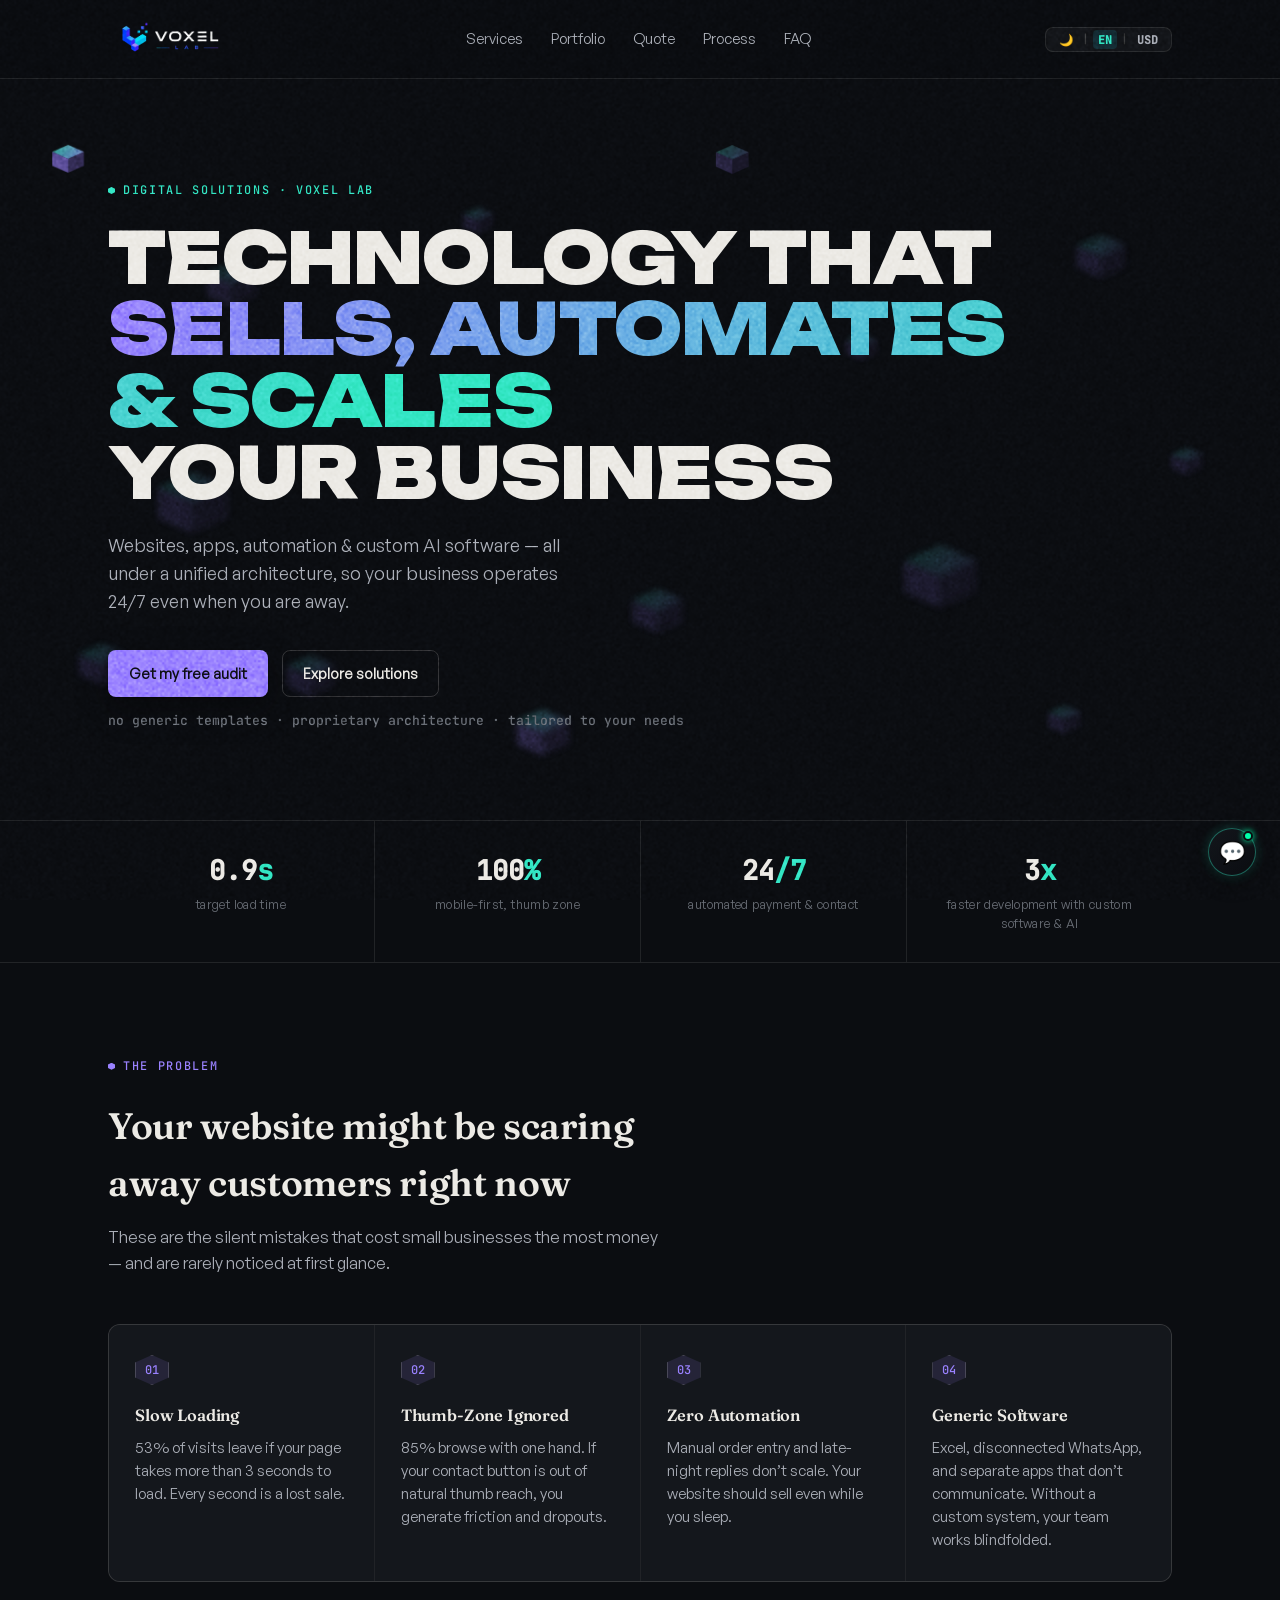
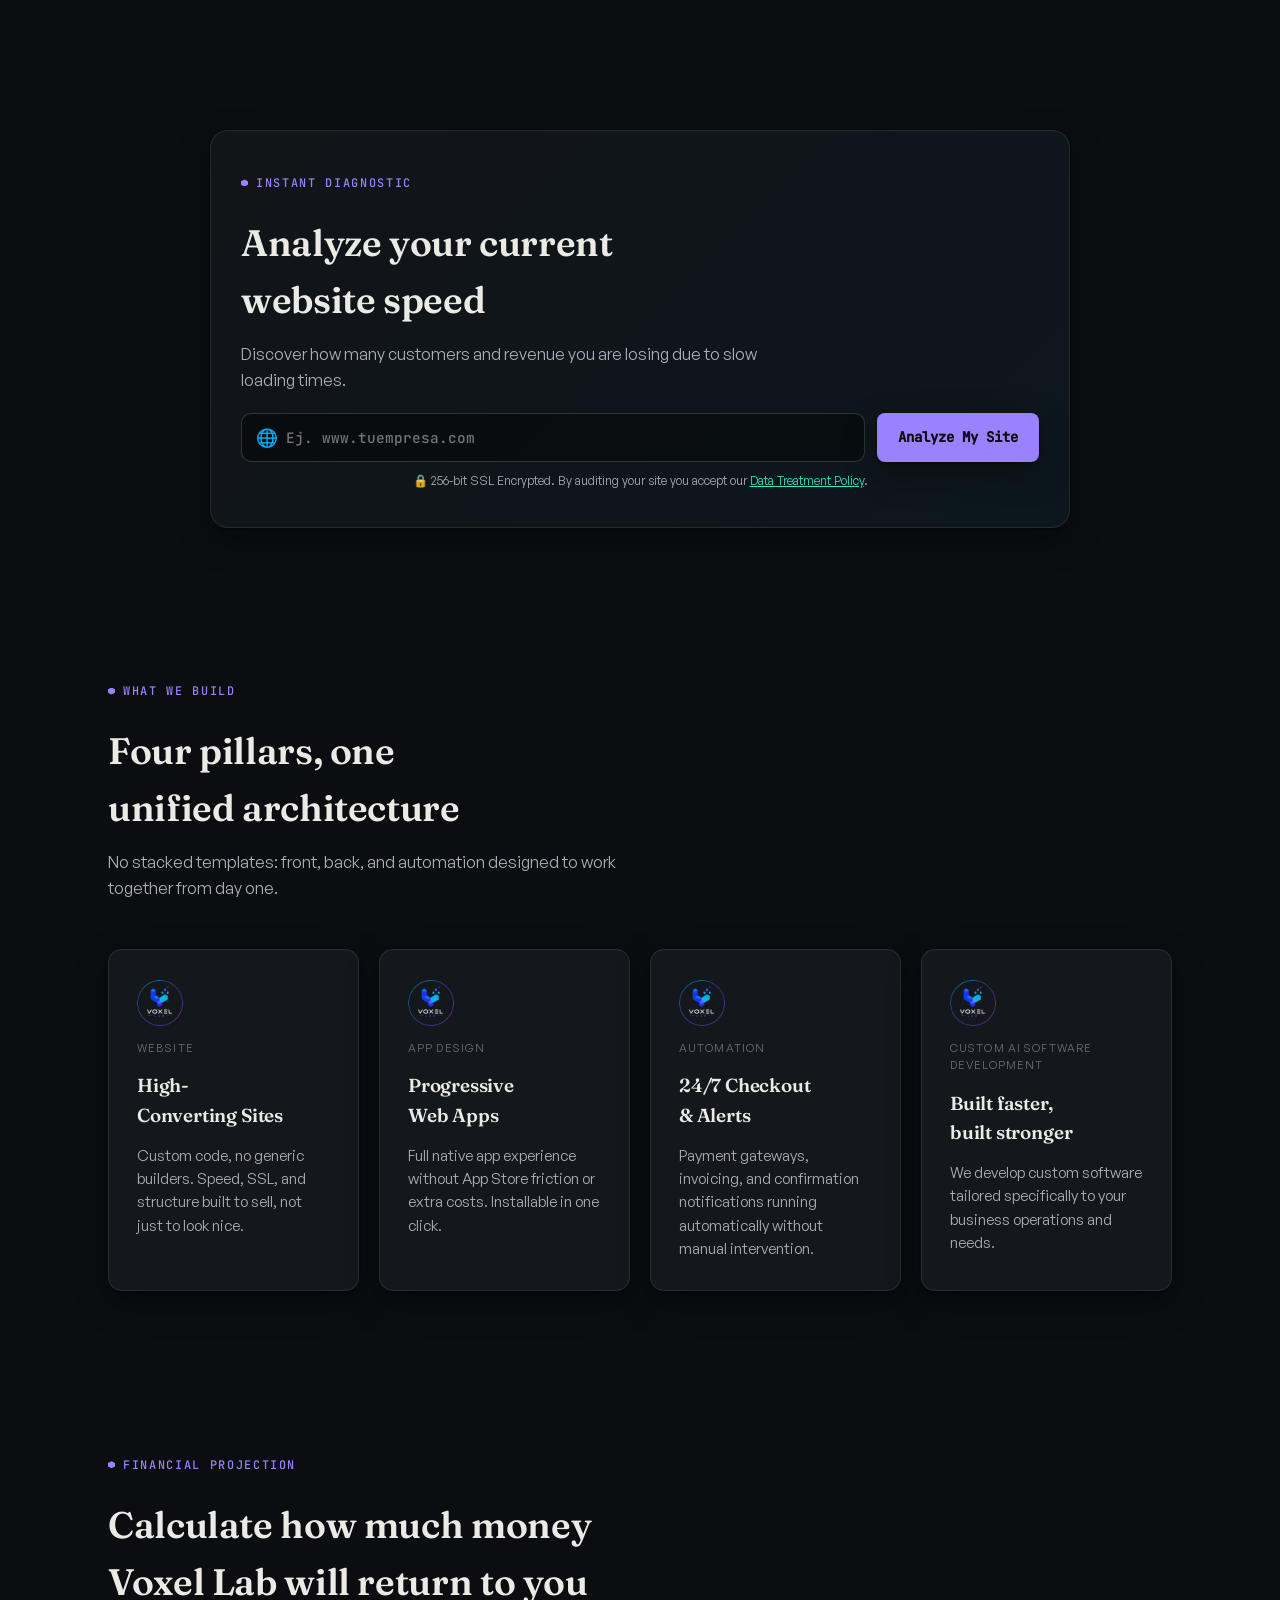
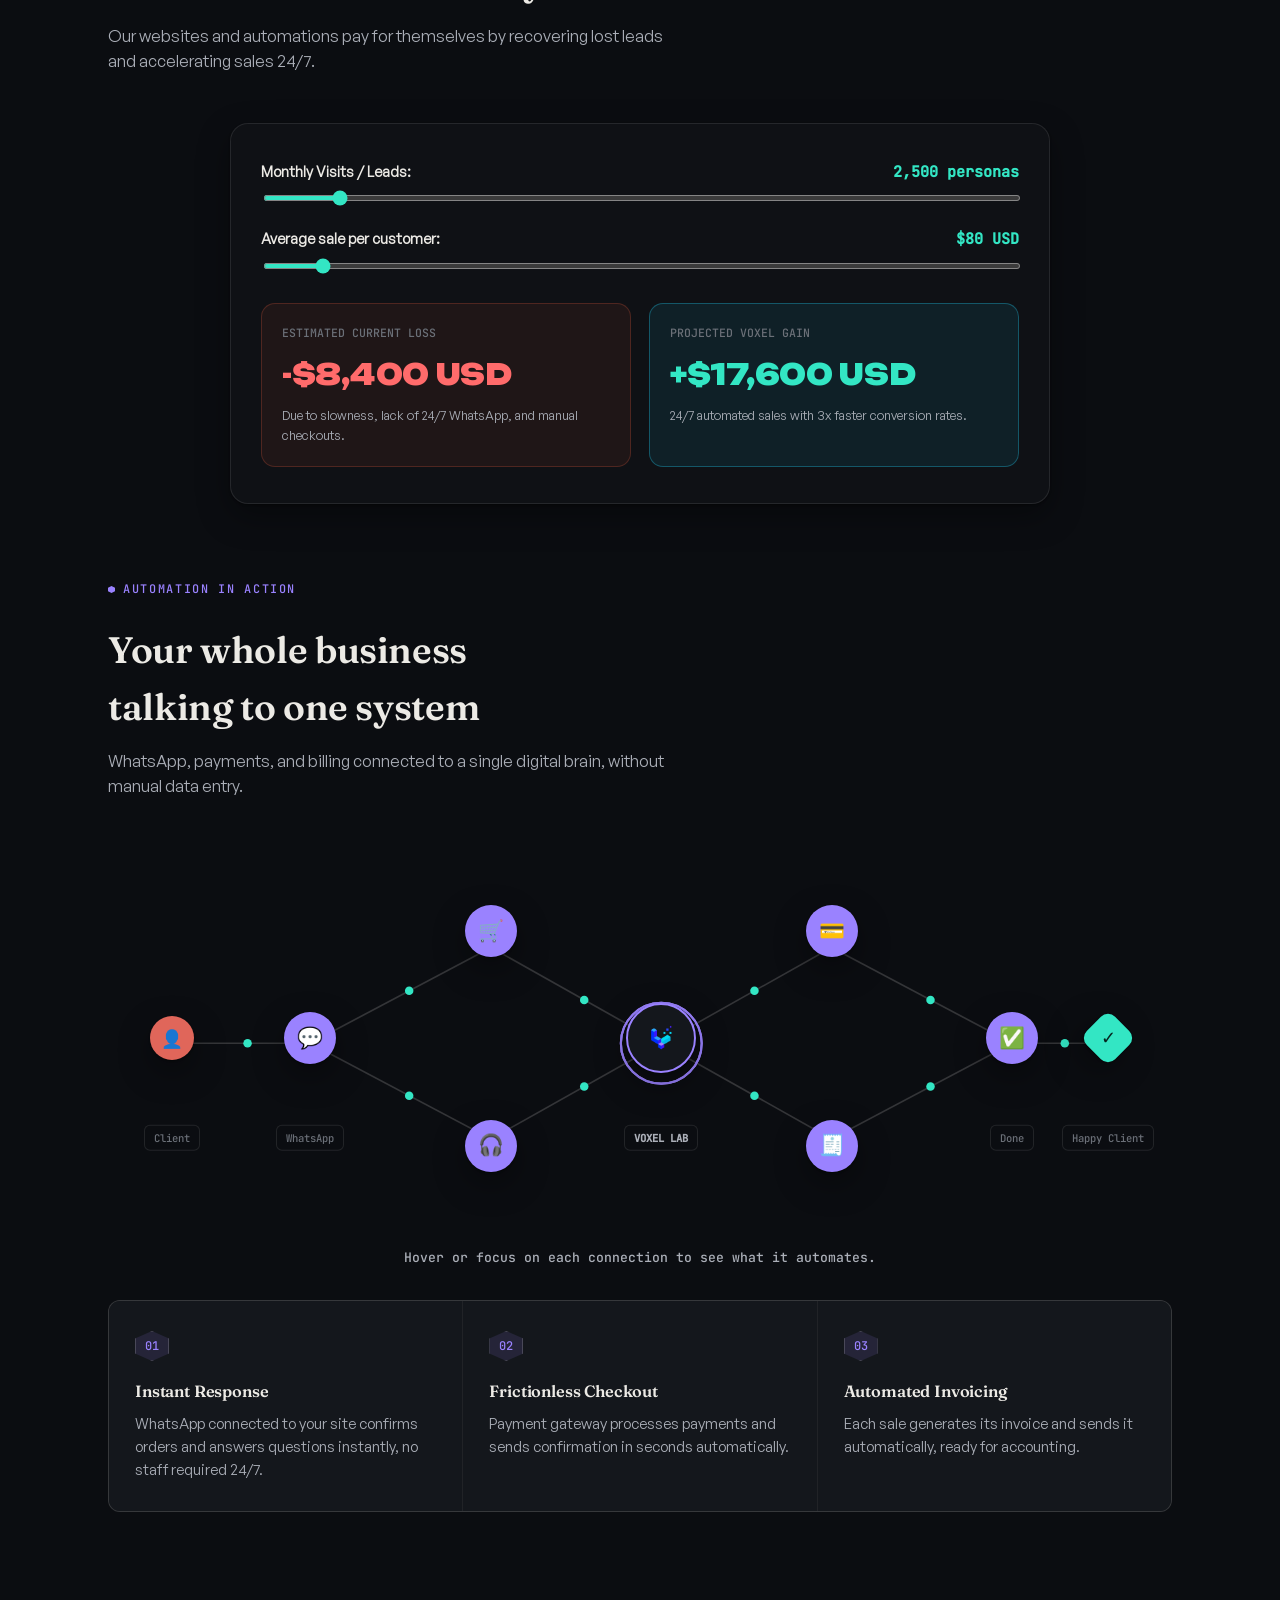
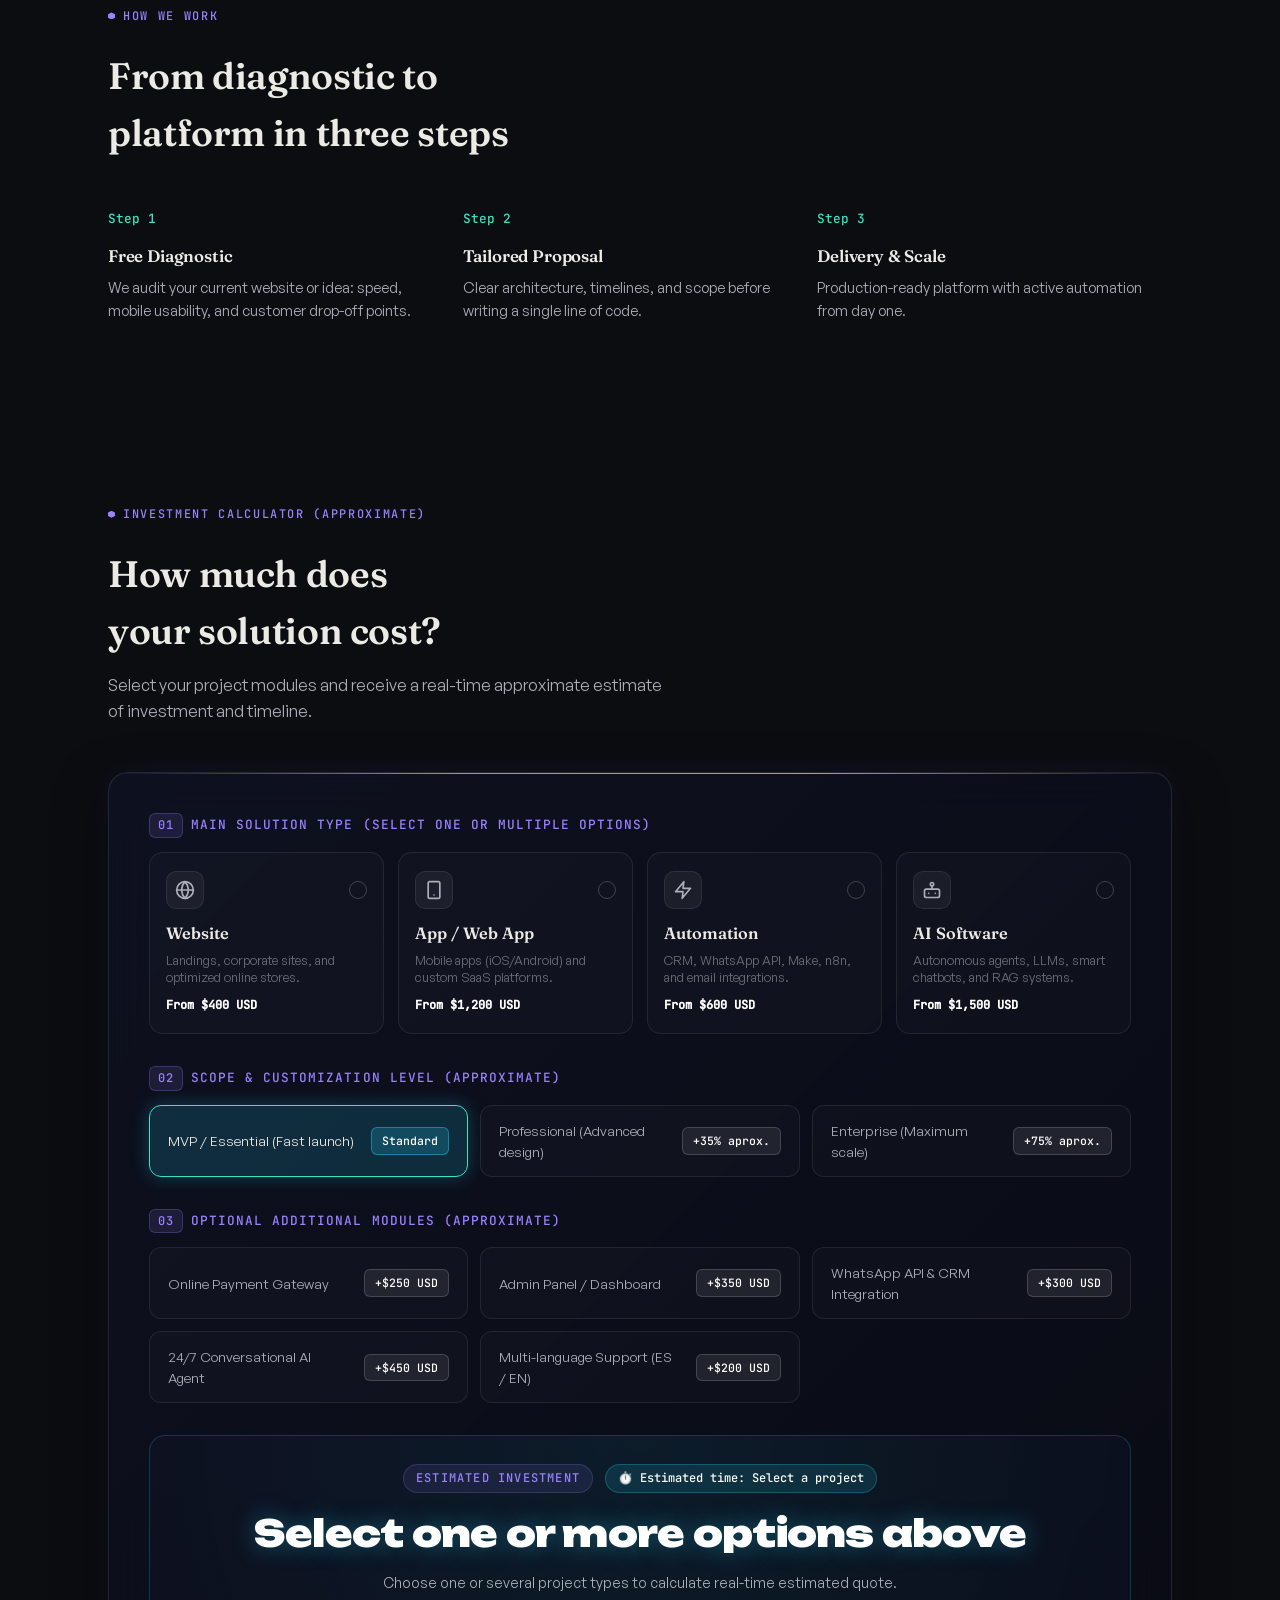
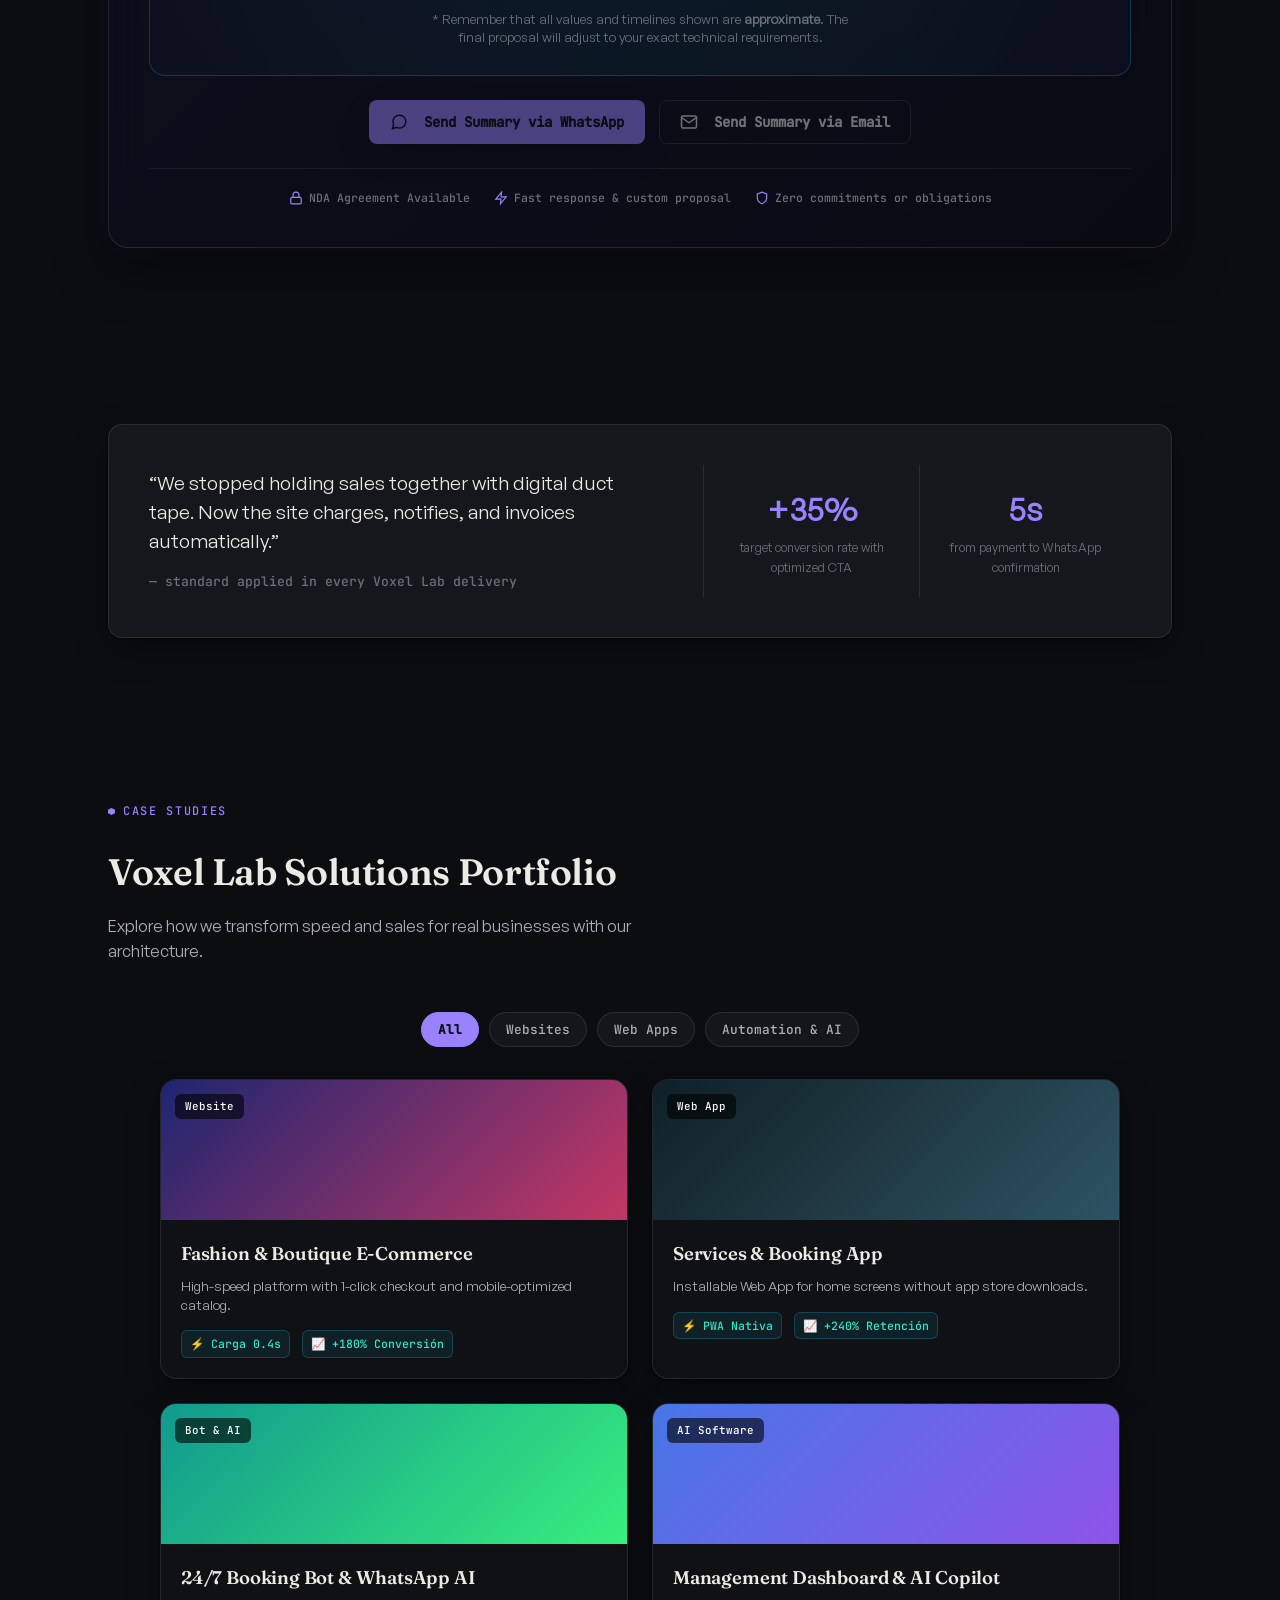
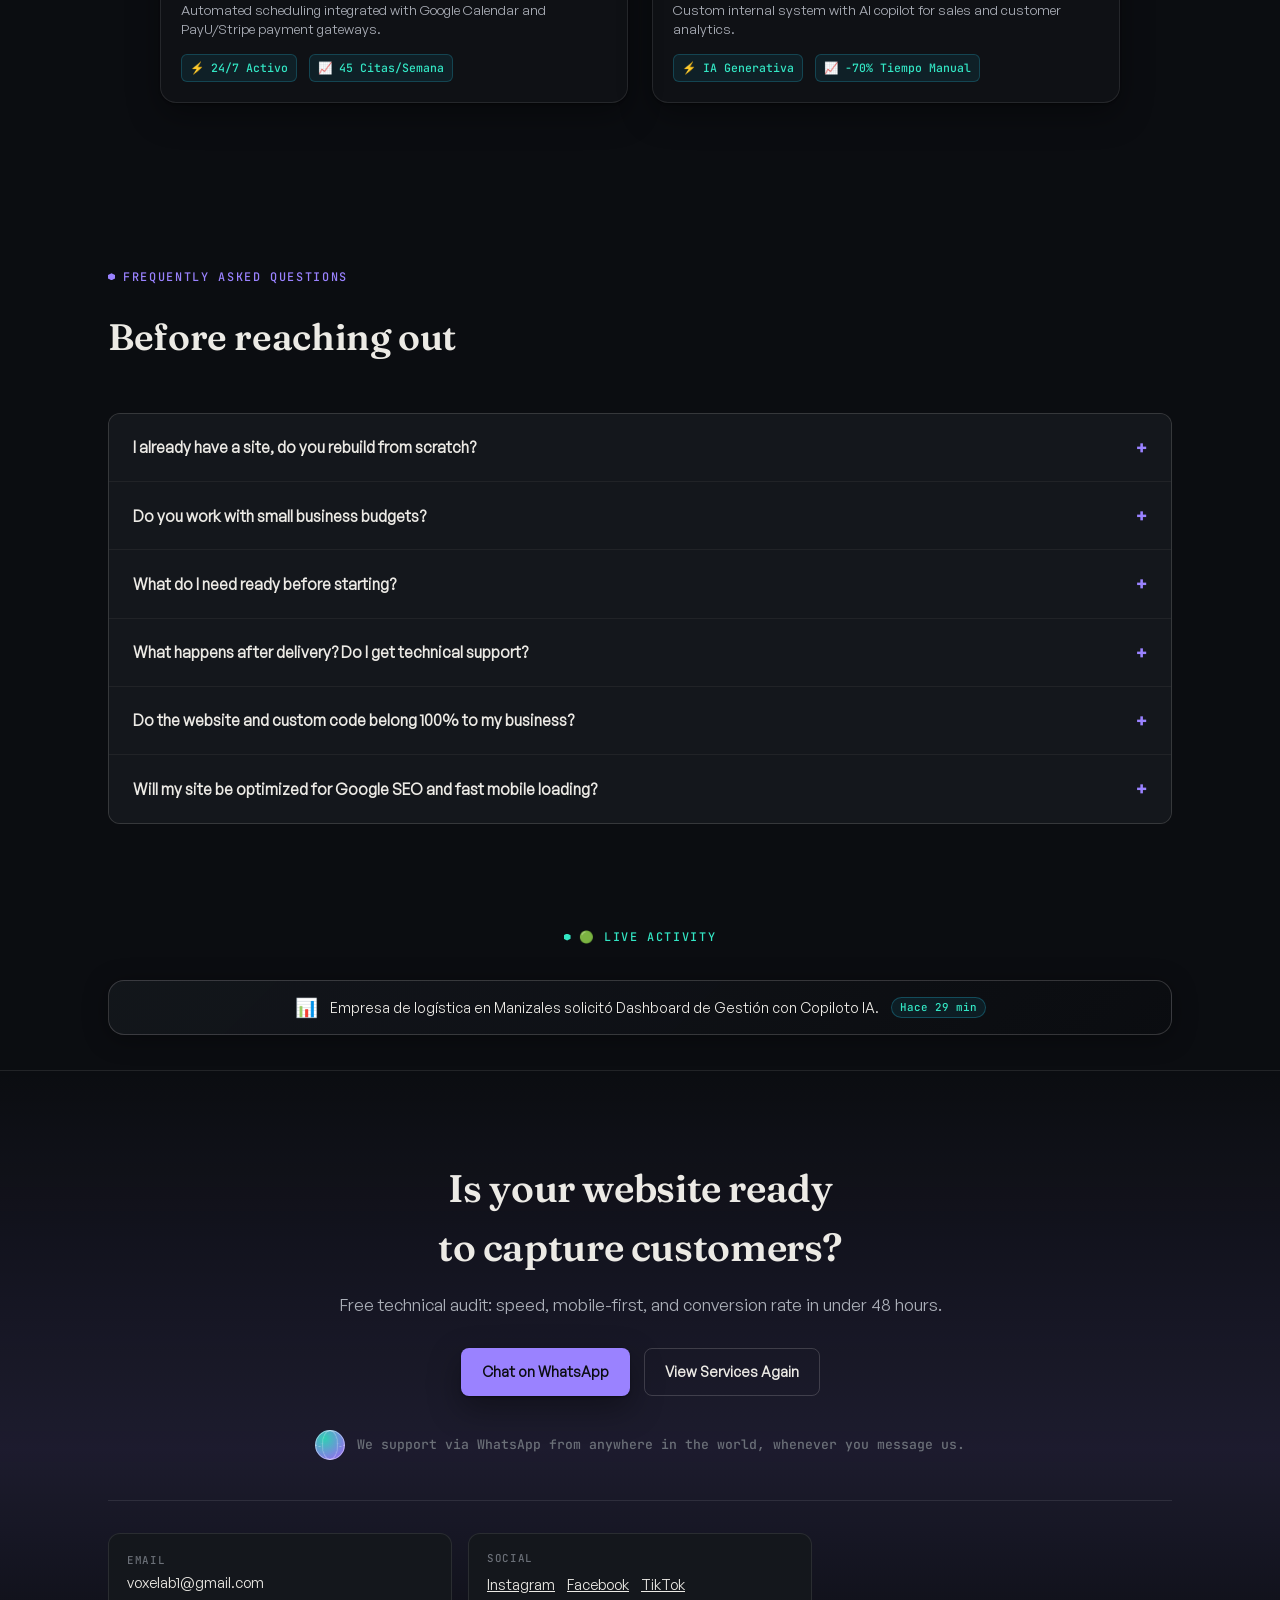
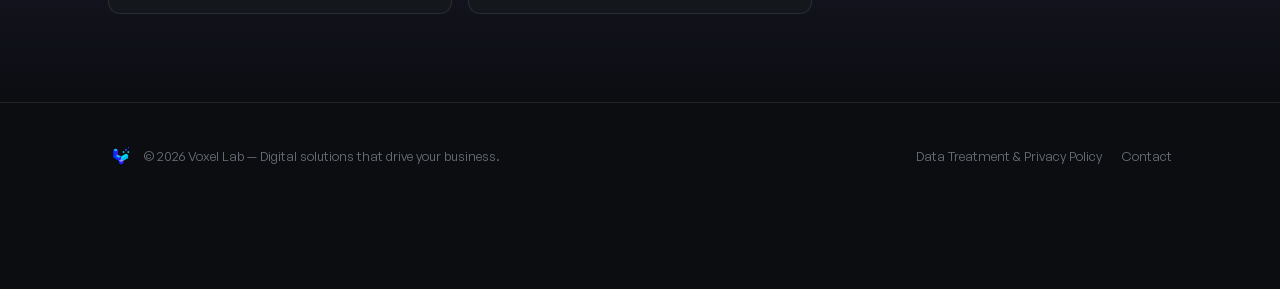
==== index.html @ 4554776f "fix: adjuntar el texto de la cotizacion directamente a la URL de WhatsApp phone=573217014186 para qu" ====
<!DOCTYPE html>
<html lang="es">
<head>
<meta charset="UTF-8">
<meta name="viewport" content="width=device-width, initial-scale=1.0">
<!-- 🛡️ Metaetiquetas de Seguridad & Habeas Data -->
<meta http-equiv="X-Content-Type-Options" content="nosniff">
<meta name="referrer" content="strict-origin-when-cross-origin">

<!-- 🔍 SEO Meta Tags Primarios -->
<title>Voxel Lab — Soluciones Digitales, Páginas Web Rápidas & Software con IA</title>
<meta name="title" content="Voxel Lab — Soluciones Digitales, Páginas Web Rápidas & Software con IA">
<meta name="description" content="Desarrollamos páginas web de ultra velocidad, web apps, automatización con WhatsApp API y software a medida con Inteligencia Artificial. Escala las ventas de tu negocio con arquitectura moderna.">
<meta name="keywords" content="desarrollo web Colombia, crear pagina web rapida, automatizacion whatsapp api, software a medida IA, agencia desarrollo web, web app PWA, landing page alta conversion, Voxel Lab">
<meta name="author" content="Voxel Lab">
<meta name="robots" content="index, follow">
<meta name="google-site-verification" content="9sSkZafLEkpD5tP87so7yAT3lLVw9qKUcCNNRIwWv0Q">
<link rel="canonical" href="https://voxelab.co/">

<!-- 🌐 Open Graph / Facebook / LinkedIn / WhatsApp -->
<meta property="og:type" content="website">
<meta property="og:url" content="https://voxelab.co/">
<meta property="og:title" content="Voxel Lab — Soluciones Digitales, Páginas Web Rápidas & Software con IA">
<meta property="og:description" content="Webs ultra rápidas (0.4s), automatizaciones 24/7 y software a medida con IA. Diseñadas para convertir visitas en ventas.">
<meta property="og:image" content="https://voxelab.co/logo-icon.webp">

<!-- 🐦 Twitter Cards -->
<meta property="twitter:card" content="summary_large_image">
<meta property="twitter:url" content="https://voxelab.co/">
<meta property="twitter:title" content="Voxel Lab — Soluciones Digitales, Páginas Web Rápidas & Software con IA">
<meta property="twitter:description" content="Webs ultra rápidas (0.4s), automatizaciones 24/7 y software a medida con IA. Diseñadas para convertir visitas en ventas.">
<meta property="twitter:image" content="https://voxelab.co/logo-icon.webp">

<!-- 🤖 Schema.org JSON-LD (Datos Estructurados para Google) -->
<script type="application/ld+json">
{
  "@context": "https://schema.org",
  "@graph": [
    {
      "@type": "Organization",
      "@id": "https://voxelab.co/#organization",
      "name": "Voxel Lab",
      "alternateName": ["VoxelLab", "Voxel Lab Soluciones Digitales"],
      "url": "https://voxelab.co",
      "logo": "https://voxelab.co/logo-icon.webp",
      "sameAs": [
        "https://www.instagram.com/voxel.lab1/",
        "https://www.facebook.com/share/1CRuGWPun2/",
        "https://www.tiktok.com/@voxel.lab1"
      ],
      "description": "Empresa especializada en soluciones digitales, desarrollo de software a medida, automatizaciones con WhatsApp API, Inteligencia Artificial y páginas web de alta velocidad."
    },
    {
      "@type": "WebSite",
      "@id": "https://voxelab.co/#website",
      "url": "https://voxelab.co",
      "name": "Voxel Lab — Soluciones Digitales, Desarrollo de Software & Automatizaciones",
      "publisher": {
        "@id": "https://voxelab.co/#organization"
      },
      "inLanguage": ["es-CO", "en-US"]
    },
    {
      "@type": "ProfessionalService",
      "@id": "https://voxelab.co/#service",
      "name": "Voxel Lab — Desarrollo de Software & Soluciones Digitales",
      "url": "https://voxelab.co",
      "priceRange": "$$$",
      "address": {
        "@type": "PostalAddress",
        "addressCountry": "CO"
      },
      "areaServed": ["Colombia", "United States", "Spain", "Latin America"],
      "hasOfferCatalog": {
        "@type": "OfferCatalog",
        "name": "Catálogo de Soluciones Digitales y Desarrollo de Software",
        "itemListElement": [
          {
            "@type": "Offer",
            "itemOffered": {
              "@type": "Service",
              "name": "Soluciones Digitales & Páginas Web de Ultra Velocidad",
              "description": "Desarrollo de sitios web corporativos, landings de conversión y tiendas virtuales optimizadas para cargar en 0.4 segundos."
            }
          },
          {
            "@type": "Offer",
            "itemOffered": {
              "@type": "Service",
              "name": "Desarrollo de Software a Medida & Web Apps (PWA)",
              "description": "Creación de software personalizado, plataformas SaaS y aplicaciones web instalables para optimizar procesos de negocio."
            }
          },
          {
            "@type": "Offer",
            "itemOffered": {
              "@type": "Service",
              "name": "Automatizaciones de Procesos con WhatsApp API & CRM",
              "description": "Integración de bots conversacionales 24/7, agendamiento de citas y confirmaciones de pago automáticas en tiempo real."
            }
          },
          {
            "@type": "Offer",
            "itemOffered": {
              "@type": "Service",
              "name": "Integración de Inteligencia Artificial & Copilotos a Medida",
              "description": "Sistemas RAG, agentes de IA conversacionales y tableros de gestión inteligente conectables a bases de datos."
            }
          }
        ]
      }
    },
    {
      "@type": "FAQPage",
      "@id": "https://voxelab.co/#faq",
      "mainEntity": [
        {
          "@type": "Question",
          "name": "¿Por qué elegir Voxel Lab para el Desarrollo de Software y Soluciones Digitales?",
          "acceptedAnswer": {
            "@type": "Answer",
            "text": "Voxel Lab combina velocidad extrema (0.4s de carga), arquitectura mobile-first optimizada para la zona del pulgar y automatizaciones inteligentes para aumentar las ventas y eficiencia operativa de negocios."
          }
        },
        {
          "@type": "Question",
          "name": "¿Qué tipo de Automatizaciones implementan?",
          "acceptedAnswer": {
            "@type": "Answer",
            "text": "Implementamos automatizaciones de WhatsApp API, bots de respuesta inmediata 24/7, agendamiento automático en Google Calendar, pasarelas de pago PayU/Stripe y webhooks en n8n/Make."
          }
        }
      ]
    }
  ]
}
</script>

<link rel="icon" type="image/png" href="logo-icon.webp">


<link rel="preload" href="fonts/unbounded-900.woff2" as="font" type="font/woff2" crossorigin>
<link rel="preload" href="fonts/generalsans-400.woff2" as="font" type="font/woff2" crossorigin>
<link rel="stylesheet" href="css/styles.min.css?v=1787885625">

<style>
.hero h1 {
  font-family: "UnboundedVL", "Futura", "Century Gothic", "Avenir Next", sans-serif !important;
  font-weight: 900 !important;
  text-transform: uppercase !important;
  font-size: clamp(2.1rem, 6.4vw, 4.4rem) !important;
  line-height: 1.02 !important;
  letter-spacing: -0.01em !important;
  max-width: 14ch !important;
}
.hero h1 em {
  font-style: normal !important;
  background: linear-gradient(100deg, var(--violet, #9A82FF), var(--cyan, #33E6C4) 85%) !important;
  -webkit-background-clip: text !important;
  background-clip: text !important;
  color: transparent !important;
}
</style>
</head>
<body>
<div class="site-root" style="width: 100%; max-width: 100%; overflow-x: clip; position: relative;">

<div class="preloader" id="preloader" aria-hidden="true">
  <div class="preloader-cubes"><span></span><span></span><span></span><span></span><span></span></div>
  <div class="preloader-count" id="preloaderCount">0%</div>
</div>
<div class="grain" id="grainLayer" aria-hidden="true"></div>

<header>
  <div class="wrap nav">
    <div class="brand brand--image" role="img" aria-label="Voxel Lab"></div>
    <nav class="links">
      <a href="#servicios" data-i18n="nav_services">Servicios</a>
      <a href="#portafolio" data-i18n="nav_portfolio">Portafolio</a>
      <a href="#cotizador" data-i18n="nav_quote">Cotizar</a>
      <a href="#proceso" data-i18n="nav_process">Proceso</a>
      <a href="#faq" data-i18n="nav_faq">Preguntas</a>
    </nav>
    <div style="display:flex; align-items:center; gap:10px;">
      <!-- Selector Sutil de Tema (Dark/Light), Idioma (ES/EN) y Moneda (USD/COP) -->
      <div class="lang-curr-picker">
        <button type="button" class="picker-btn" id="themeToggleBtn" onclick="toggleTheme()" title="Cambiar tema (Dark / Light)">🌙</button>
        <span class="picker-sep">|</span>
        <button type="button" class="picker-btn" id="langToggleBtn" onclick="toggleLanguage()" title="Cambiar idioma (ES / EN)">ES</button>
        <span class="picker-sep">|</span>
        <button type="button" class="picker-btn" id="currToggleBtn" onclick="toggleCurrency()" title="Cambiar moneda (USD / COP)">USD</button>
      </div>
      <button class="nav-toggle" id="navToggle" aria-expanded="false" aria-controls="mobileDrawer" aria-label="Abrir menú">
        <span></span>
      </button>
    </div>
  </div>
  <div class="wrap">
    <nav class="mobile-drawer" id="mobileDrawer">
      <a href="#servicios" data-i18n="nav_services">Servicios</a>
      <a href="#portafolio" data-i18n="nav_portfolio">Portafolio</a>
      <a href="#cotizador" data-i18n="nav_quote">Cotizar</a>
      <a href="#proceso" data-i18n="nav_process">Proceso</a>
      <a href="#faq" data-i18n="nav_faq">Preguntas</a>
      <a href="#contacto" data-i18n="nav_audit">Auditoría gratis</a>
    </nav>
  </div>
</header>

<main>
  <section class="hero">
    <div class="voxel-field" id="voxelField"></div>
    <div class="wrap relative">
      <span class="eyebrow" data-i18n="hero_eyebrow">Soluciones digitales · Voxel Lab</span>
      <h1 data-i18n="hero_h1">Tecnología que <em>vende, automatiza y escala</em> tu negocio</h1>
      <p class="sub" data-i18n="hero_sub">Webs, apps, automatizaciones y software a medida con IA &mdash; todo bajo una sola arquitectura, para que tu negocio funcione incluso cuando tú no estás.</p>
      <div class="actions">
        <a class="btn btn-primary" href="#contacto" data-i18n="hero_cta1">Quiero mi auditoría gratis</a>
        <a class="btn btn-ghost" href="#servicios" data-i18n="hero_cta2">Ver qué construimos</a>
      </div>
      <div class="fine" data-i18n="hero_fine">sin plantillas genéricas · arquitectura propia · acoplada a tus necesidades</div>
    </div>
  </section>

  <div class="stats">
    <div class="wrap">
      <div class="stat">
        <div class="stat-num" data-count-from="8.4" data-count-to="0.9" data-decimals="1" data-suffix="s">8.4<span class="unit">s</span></div>
        <div class="stat-label" data-i18n="stat_1">tiempo de carga en móvil (&lt;1s)</div>
      </div>
      <div class="stat">
        <div class="stat-num" data-count-from="0" data-count-to="100" data-decimals="0" data-suffix="%">0<span class="unit">%</span></div>
        <div class="stat-label" data-i18n="stat_2">mobile-first, zona del pulgar</div>
      </div>
      <div class="stat">
        <div class="stat-num" data-count-from="0" data-count-to="24" data-decimals="0" data-suffix="/7">0<span class="unit">/7</span></div>
        <div class="stat-label" data-i18n="stat_3">cobro y contacto automatizado</div>
      </div>
      <div class="stat">
        <div class="stat-num" data-count-from="1" data-count-to="3" data-decimals="0" data-suffix="x">1<span class="unit">x</span></div>
        <div class="stat-label" data-i18n="stat_4">desarrollo más rápido con software a medida e IA</div>
      </div>
    </div>
  </div>

  <section id="problema">
    <div class="wrap">
      <div class="section-head reveal">
        <span class="eyebrow" data-i18n="prob_eyebrow">El problema</span>
        <h2 data-i18n="prob_h2">Tu web puede estar espantando clientes ahora mismo</h2>
        <p data-i18n="prob_sub">Estos son los errores silenciosos que más le cuestan dinero a una pyme &mdash; y que casi nunca se notan a simple vista.</p>
      </div>
      <div class="pain-grid pain-grid--4 reveal">
        <div class="pain">
          <div class="glyph">01</div>
          <h3 data-i18n="prob_c1_t">Carga lenta</h3>
          <p data-i18n="prob_c1_d">El 53% de las visitas se va si tu página tarda más de 3 segundos en cargar. Cada segundo es venta perdida.</p>
        </div>
        <div class="pain">
          <div class="glyph">02</div>
          <h3 data-i18n="prob_c2_t">No piensa en el pulgar</h3>
          <p data-i18n="prob_c2_d">El 85% navega con una mano. Si tu botón de contacto está fuera de la zona de alcance, generas fricción y abandono.</p>
        </div>
        <div class="pain">
          <div class="glyph">03</div>
          <h3 data-i18n="prob_c3_t">Cero automatización</h3>
          <p data-i18n="prob_c3_d">Registrar ventas a mano y responder de madrugada no escala. Tu web debería vender aunque tú estés dormido.</p>
        </div>
        <div class="pain">
          <div class="glyph">04</div>
          <h3 data-i18n="prob_c4_t">Software genérico</h3>
          <p data-i18n="prob_c4_d">Excel, WhatsApp sin integrar y apps sueltas que no se hablan entre sí. Sin un sistema propio, cada área de tu negocio trabaja a ciegas.</p>
        </div>
      </div>
    </div>
  </section>

  <!-- ⚡ SECTION 1: AUDITORÍA DE VELOCIDAD EN TIEMPO REAL -->
  <section id="speedAudit" class="reveal" style="padding: 60px 0;">
    <div class="wrap">
      <div class="speed-audit-card">
        <div class="section-head" style="margin-bottom: 20px;">
          <span class="eyebrow" data-i18n="audit_eyebrow">Diagnóstico instantáneo</span>
          <h2 data-i18n="audit_h2">Analiza la velocidad de tu página web actual</h2>
          <p data-i18n="audit_sub">Descubre cuántos clientes y dinero estás dejando ir por tiempos de carga lentos.</p>
        </div>

        <div class="speed-input-box">
          <div class="input-wrap">
            <span class="input-icon">🌐</span>
            <input type="text" id="speedUrlInput" placeholder="Ej. www.tuempresa.com" aria-label="Dirección de tu página web">
          </div>
          <button type="button" class="btn btn-primary" id="speedAuditBtn" onclick="runSpeedAudit()" data-i18n="audit_btn">Analizar Mi Web</button>
        </div>
        <div class="audit-privacy-note" style="margin-top: 10px; font-size: 0.76rem; color: var(--ink-soft); display: flex; align-items: center; justify-content: center; gap: 6px;">
          <span data-i18n="audit_privacy_note">🔒 Cifrado SSL 256-bit · *Medido bajo la metodología oficial de Google PageSpeed & Lighthouse.</span>
        </div>

        <!-- Loader Animado durante el análisis -->
        <div class="speed-loader-box" id="speedLoaderBox" style="display: none;">
          <div class="speed-progress-bar-bg">
            <div class="speed-progress-bar-fill" id="auditProgressFill"></div>
          </div>
          <div class="speed-progress-text" id="auditProgressText">🔍 Conectando con Google Lighthouse Engine...</div>
        </div>

        <!-- Caja de Resultados Avanzada -->
        <div class="speed-result-box" id="speedResultBox" style="display: none;">
          <div class="speed-metrics-grid">
            <div class="speed-metric-card metric--danger">
              <span class="metric-title" data-i18n="audit_m1_t">Tiempo Carga Móvil</span>
              <span class="metric-val" id="auditTimeVal">4.8s</span>
              <span class="metric-sub" id="auditTimeSub" data-i18n="audit_m1_s">⚠️ 53% abandono de clientes</span>
            </div>

            <div class="speed-metric-card metric--warning">
              <span class="metric-title" data-i18n="audit_m2_t">Puntaje Google Speed</span>
              <span class="metric-val" id="auditScoreVal">38/100</span>
              <span class="metric-sub" id="auditScoreSub" data-i18n="audit_m2_s">Rendimiento SEO deficiente</span>
            </div>

            <div class="speed-metric-card metric--warning" id="auditUxCard">
              <span class="metric-title" data-i18n="audit_m4_t">UX Móvil & Pulgar</span>
              <span class="metric-val" id="auditUxVal">Fricción Alta</span>
              <span class="metric-sub" id="auditUxSub" data-i18n="audit_m4_s">Botones fuera de zona fácil</span>
            </div>

            <div class="speed-metric-card metric--success">
              <span class="metric-title" data-i18n="audit_m3_t">Solución Voxel Lab</span>
              <span class="metric-val">&lt; 0.9s</span>
              <span class="metric-sub" data-i18n="audit_m3_s">🚀 95+ Google Speed (Móvil)</span>
            </div>
          </div>

          <!-- Cuadro de Hallazgos Técnicos -->
          <div class="speed-findings-box">
            <div class="findings-title">
              <span>⚠️</span> <b data-i18n="audit_findings_t">Hallazgos Técnicos Principales:</b>
            </div>
            <ul class="findings-list" id="auditFindingsList">
              <li data-i18n="audit_f1">🔴 <b>Servidor & Carga:</b> Tiempos de respuesta inicial (TTFB) elevados e imágenes sin compresión moderna.</li>
              <li data-i18n="audit_f2">🟡 <b>Usabilidad Móvil:</b> Menú y botones de contacto fuera de la zona natural del pulgar.</li>
              <li data-i18n="audit_f3">🔴 <b>Conversión:</b> Sin pasarela de cobro rápido ni respuesta automática por WhatsApp 24/7.</li>
            </ul>
          </div>

          <div class="speed-audit-footer">
            <span data-i18n="audit_footer">💡 <b>Diagnóstico:</b> Tu sitio actual acumula fricción. Con la arquitectura Voxel Lab cargarás <b>6x más rápido</b>.</span>
            <div class="speed-audit-actions">
              <button type="button" class="btn btn-ghost btn-sm" id="auditWhatsappShareBtn" onclick="shareAuditWhatsApp()" data-i18n="audit_wa_share">💬 Enviar a WhatsApp</button>
              <a href="#cotizador" class="btn btn-cyan btn-sm" data-i18n="audit_opt_btn">Optimizar Mi Web Ahora ➔</a>
            </div>
          </div>
        </div>
      </div>
    </div>
  </section>

  <section id="servicios">
    <div class="wrap">
      <div class="section-head reveal">
        <span class="eyebrow" data-i18n="serv_eyebrow">Lo que construimos</span>
        <h2 data-i18n="serv_h2">Cuatro piezas, una sola arquitectura</h2>
        <p data-i18n="serv_sub">Nada de plantillas apiladas: front, back y automatización diseñados para trabajar juntos desde el primer día.</p>
      </div>
      <div class="pillars reveal">
        <div class="pillar">
          <div class="cube-icon"></div>
          <span class="tag" data-i18n="serv_p1_tag">Página web</span>
          <h3 data-i18n="serv_p1_t">Sitios que convierten</h3>
          <p data-i18n="serv_p1_d">Código a medida, no builders genéricos. Velocidad, SSL y estructura pensada para vender, no solo para verse bien.</p>
        </div>
        <div class="pillar">
          <div class="cube-icon"></div>
          <span class="tag" data-i18n="serv_p2_tag">Diseño de app</span>
          <h3 data-i18n="serv_p2_t">Web Apps progresivas</h3>
          <p data-i18n="serv_p2_d">Toda la experiencia de una app nativa, sin el costo ni la fricción de la App Store. Instalable a un clic.</p>
        </div>
        <div class="pillar">
          <div class="cube-icon"></div>
          <span class="tag" data-i18n="serv_p3_tag">Automatización</span>
          <h3 data-i18n="serv_p3_t">Cobro y aviso 24/7</h3>
          <p data-i18n="serv_p3_d">Pasarelas de pago, facturación y notificaciones de confirmación, integradas y corriendo solas, sin intervención manual.</p>
        </div>
        <div class="pillar">
          <div class="cube-icon"></div>
          <span class="tag" data-i18n="serv_p4_tag">Desarrollo de software a medida con IA</span>
          <h3 data-i18n="serv_p4_t">Construimos más rápido, no más frágil</h3>
          <p data-i18n="serv_p4_d">Desarrollamos soluciones a medida para tu empresa, enfocándonos en tus necesidades.</p>
        </div>
      </div>
    </div>
  </section>

  <!-- 💰 SECTION 2: CALCULADORA DE RETORNO DE INVERSIÓN (ROI) -->
  <section id="roiCalculator" class="reveal" style="padding: 70px 0;">
    <div class="wrap">
      <div class="section-head text-center">
        <span class="eyebrow" data-i18n="roi_eyebrow">Proyección financiera</span>
        <h2 data-i18n="roi_h2">Calcula cuánto dinero te devolverá Voxel Lab</h2>
        <p data-i18n="roi_sub">Nuestras webs y automatizaciones se pagan solas al recuperar clientes perdidos y acelerar ventas 24/7.</p>
      </div>

      <div class="roi-box">
        <div class="roi-sliders">
          <div class="roi-field">
            <div class="roi-label-row">
              <label for="roiVisitors" data-i18n="roi_l1">Visitas / Prospectos al mes:</label>
              <span class="roi-val" id="roiVisitorsVal">2,500 personas</span>
            </div>
            <input type="range" id="roiVisitors" min="200" max="25000" step="100" value="2500" oninput="recalcROI()">
          </div>

          <div class="roi-field">
            <div class="roi-label-row">
              <label for="roiTicket" data-i18n="roi_l2">Venta promedio por cliente:</label>
              <span class="roi-val" id="roiTicketVal">$80 USD</span>
            </div>
            <input type="range" id="roiTicket" min="10" max="1000" step="10" value="80" oninput="recalcROI()">
          </div>
        </div>

        <div class="roi-results-grid">
          <div class="roi-card card--loss">
            <span class="card-tag" data-i18n="roi_c1_tag">Pérdida Actual Estimada</span>
            <h3 id="roiLossVal">-$3,200 USD</h3>
            <p data-i18n="roi_c1_sub">Por lentitud, falta de WhatsApp 24/7 y cobros manuales.</p>
          </div>
          <div class="roi-card card--gain">
            <span class="card-tag" data-i18n="roi_c2_tag">Ganancia Proyectada Voxel</span>
            <h3 id="roiGainVal">+$5,400 USD</h3>
            <p data-i18n="roi_c2_sub">Ventas automáticas 24/7 con conversión 3x más rápida.</p>
          </div>
        </div>
      </div>
    </div>
  </section>
    <div class="wrap">
      <div class="section-head reveal">
        <span class="eyebrow" data-i18n="auto_eyebrow">Automatización en acción</span>
        <h2 data-i18n="auto_h2">Todo tu negocio hablándole a un mismo sistema</h2>
        <p data-i18n="auto_sub">WhatsApp, pagos y facturación conectados a un solo cerebro digital, sin que nadie tenga que cruzar datos a mano.</p>
      </div>
      <div class="flow flow--long reveal">
        <svg class="flow-svg" viewBox="0 0 1000 320" preserveAspectRatio="xMidYMid meet" aria-hidden="true">
          <path id="segStart" class="flow-line" d="M60,160 L190,160"></path>
          <path id="segB1" class="flow-line" d="M190,160 L360,70"></path>
          <path id="segB2" class="flow-line" d="M190,160 L360,250"></path>
          <path id="segC1" class="flow-line" d="M360,70 L520,160"></path>
          <path id="segC2" class="flow-line" d="M360,250 L520,160"></path>
          <path id="segD1" class="flow-line" d="M520,160 L680,70"></path>
          <path id="segD2" class="flow-line" d="M520,160 L680,250"></path>
          <path id="segE1" class="flow-line" d="M680,70 L850,160"></path>
          <path id="segE2" class="flow-line" d="M680,250 L850,160"></path>
          <path id="segEnd" class="flow-line" d="M850,160 L940,160"></path>
          <circle class="flow-ring" cx="520" cy="160" r="38"></circle>
          <circle class="flow-ring flow-ring--delay" cx="520" cy="160" r="38"></circle>
          <circle class="flow-dot" r="4"><animateMotion dur="0.7s" begin="0s" repeatCount="indefinite"><mpath href="#segStart"></mpath></animateMotion></circle>
          <circle class="flow-dot" r="4"><animateMotion dur="0.7s" begin="0.7s" repeatCount="indefinite"><mpath href="#segB1"></mpath></animateMotion></circle>
          <circle class="flow-dot" r="4"><animateMotion dur="0.7s" begin="0.7s" repeatCount="indefinite"><mpath href="#segB2"></mpath></animateMotion></circle>
          <circle class="flow-dot" r="4"><animateMotion dur="0.7s" begin="1.4s" repeatCount="indefinite"><mpath href="#segC1"></mpath></animateMotion></circle>
          <circle class="flow-dot" r="4"><animateMotion dur="0.7s" begin="1.4s" repeatCount="indefinite"><mpath href="#segC2"></mpath></animateMotion></circle>
          <circle class="flow-dot" r="4"><animateMotion dur="0.7s" begin="2.1s" repeatCount="indefinite"><mpath href="#segD1"></mpath></animateMotion></circle>
          <circle class="flow-dot" r="4"><animateMotion dur="0.7s" begin="2.1s" repeatCount="indefinite"><mpath href="#segD2"></mpath></animateMotion></circle>
          <circle class="flow-dot" r="4"><animateMotion dur="0.7s" begin="2.8s" repeatCount="indefinite"><mpath href="#segE1"></mpath></animateMotion></circle>
          <circle class="flow-dot" r="4"><animateMotion dur="0.7s" begin="2.8s" repeatCount="indefinite"><mpath href="#segE2"></mpath></animateMotion></circle>
          <circle class="flow-dot" r="4"><animateMotion dur="0.7s" begin="3.5s" repeatCount="indefinite"><mpath href="#segEnd"></mpath></animateMotion></circle>
        </svg>

        <div class="flow-icon-node flow-icon-node--start" style="left:6%; top:50%;" aria-hidden="true">&#128100;</div>
        <div class="flow-cap" style="left:6%; top:76%;" data-i18n="auto_c_client">Cliente</div>

        <button type="button" class="flow-icon-node" style="left:19%; top:50%;" data-flow-path="segStart segB1 segB2" data-flow-desc="WhatsApp: recibe el mensaje del cliente y dispara todo el proceso, sin que nadie conteste a mano." aria-describedby="flowInfo">&#128172;</button>
        <div class="flow-cap" style="left:19%; top:76%;">WhatsApp</div>

        <button type="button" class="flow-icon-node" style="left:36%; top:21.9%;" data-flow-path="segB1 segC1" data-flow-desc="Confirma el pedido apenas el cliente escribe, con el detalle correcto siempre." aria-describedby="flowInfo">&#128722;</button>
        <button type="button" class="flow-icon-node" style="left:36%; top:78.1%;" data-flow-path="segB2 segC2" data-flow-desc="Responde dudas frecuentes al instante, sin dejar a nadie esperando." aria-describedby="flowInfo">&#127911;</button>

        <div class="flow-icon-node flow-icon-node--hub" style="left:52%; top:50%;" aria-hidden="true"><span class="flow-icon-node--hub-cube"></span></div>
        <div class="flow-cap flow-cap--hub" style="left:52%; top:76%;">VOXEL LAB</div>

        <button type="button" class="flow-icon-node" style="left:68%; top:21.9%;" data-flow-path="segD1 segE1" data-flow-desc="Cobra el pago con pasarela segura y confirma la compra en segundos." aria-describedby="flowInfo">&#128179;</button>
        <button type="button" class="flow-icon-node" style="left:68%; top:78.1%;" data-flow-path="segD2 segE2" data-flow-desc="Genera la factura automáticamente, lista para tu contabilidad." aria-describedby="flowInfo">&#129534;</button>

        <button type="button" class="flow-icon-node" style="left:85%; top:50%;" data-flow-path="segE1 segE2 segEnd" data-flow-desc="Todo queda registrado y sincronizado, sin hojas de cálculo ni copiar y pegar." aria-describedby="flowInfo">&#9989;</button>
        <div class="flow-cap" style="left:85%; top:76%;" data-i18n="auto_c_ready">Listo</div>

        <div class="flow-icon-node flow-icon-node--end" style="left:94%; top:50%;" aria-hidden="true"><span class="icon-inner">&#10003;</span></div>
        <div class="flow-cap" style="left:94%; top:76%;" data-i18n="auto_c_happy">Cliente feliz</div>
      </div>
      <p class="flow-info" id="flowInfo" data-i18n="auto_info">Pasa el cursor o el foco sobre cada conexión para ver qué automatiza.</p>
      <div class="pain-grid reveal" style="margin-top: 32px;">
        <div class="pain">
          <div class="glyph">01</div>
          <h3 data-i18n="auto_p1_t">Respuesta instantánea</h3>
          <p data-i18n="auto_p1_d">WhatsApp conectado a tu web confirma pedidos y responde dudas al momento, sin que nadie esté pegado al teléfono.</p>
        </div>
        <div class="pain">
          <div class="glyph">02</div>
          <h3 data-i18n="auto_p2_t">Cobro sin fricción</h3>
          <p data-i18n="auto_p2_d">La pasarela procesa el pago y envía la confirmación en segundos, sin pasos manuales de por medio.</p>
        </div>
        <div class="pain">
          <div class="glyph">03</div>
          <h3 data-i18n="auto_p3_t">Papeleo automático</h3>
          <p data-i18n="auto_p3_d">Cada venta genera su factura y la envía sola, lista para tu contabilidad.</p>
        </div>
      </div>
    </div>
  </section>

  <section id="proceso">
    <div class="wrap">
      <div class="section-head reveal">
        <span class="eyebrow" data-i18n="proc_eyebrow">Cómo trabajamos</span>
        <h2 data-i18n="proc_h2">De diagnóstico a plataforma en tres pasos</h2>
      </div>
      <div class="process reveal">
        <div class="step">
          <span class="idx" data-i18n="proc_s1_idx">Paso 1</span>
          <h3 data-i18n="proc_s1_t">Diagnóstico gratuito</h3>
          <p data-i18n="proc_s1_d">Auditamos tu web o idea actual: velocidad, usabilidad móvil y puntos de fuga de clientes.</p>
        </div>
        <div class="step">
          <span class="idx" data-i18n="proc_s2_idx">Paso 2</span>
          <h3 data-i18n="proc_s2_t">Propuesta a medida</h3>
          <p data-i18n="proc_s2_d">Arquitectura, tiempos y alcance claros antes de escribir una sola línea de código.</p>
        </div>
        <div class="step">
          <span class="idx" data-i18n="proc_s3_idx">Paso 3</span>
          <h3 data-i18n="proc_s3_t">Entrega y escala</h3>
          <p data-i18n="proc_s3_d">Plataforma en producción, con automatización activa desde el primer cliente que llega.</p>
        </div>
      </div>
    </div>
  </section>



  <section id="cotizador">
    <div class="wrap">
      <div class="section-head reveal">
        <span class="eyebrow" data-i18n="quote_eyebrow">Calculadora de Inversión (Aproximada)</span>
        <h2 data-i18n="quote_h2">¿Cuánto cuesta lo que necesitas?</h2>
        <p data-i18n="quote_sub">Selecciona los módulos de tu proyecto y recibe una estimación aproximada de inversión y tiempo en tiempo real.</p>
      </div>
      <div class="quote-box reveal">

        <!-- Paso 1: Tipo de Proyecto con Tarjetas e Iconos SVG -->
        <div class="quote-field">
          <div class="quote-label" data-i18n="q_step1">
            <span class="quote-label-num">01</span> Tipo de solución principal (Puedes seleccionar una o varias opciones)
          </div>
          <div class="quote-cards-grid" id="quoteType">
            
            <!-- Web -->
            <div class="quote-card" data-min="400" data-max="1200" data-time-min="1" data-time-max="3" data-title="Página Web / E-commerce">
              <div class="quote-card-header">
                <div class="quote-card-icon">
                  <svg width="20" height="20" viewBox="0 0 24 24" fill="none" stroke="currentColor" stroke-width="2" stroke-linecap="round" stroke-linejoin="round"><circle cx="12" cy="12" r="10"/><line x1="2" y1="12" x2="22" y2="12"/><path d="M12 2a15.3 15.3 0 0 1 4 10 15.3 15.3 0 0 1-4 10 15.3 15.3 0 0 1-4-10 15.3 15.3 0 0 1 4-10z"/></svg>
                </div>
                <div class="quote-card-check"></div>
              </div>
              <div>
                <div class="quote-card-title" data-i18n="qc1_t">Página Web</div>
                <div class="quote-card-desc" data-i18n="qc1_d">Landings, sitios corporativos y tiendas online optimizadas.</div>
              </div>
              <div class="quote-card-price-tag">Desde $400 USD (aprox.)</div>
            </div>

            <!-- App / Web App -->
            <div class="quote-card" data-min="1200" data-max="3500" data-time-min="3" data-time-max="6" data-title="App Móvil / Web App">
              <div class="quote-card-header">
                <div class="quote-card-icon">
                  <svg width="20" height="20" viewBox="0 0 24 24" fill="none" stroke="currentColor" stroke-width="2" stroke-linecap="round" stroke-linejoin="round"><rect x="5" y="2" width="14" height="20" rx="2" ry="2"/><line x1="12" y1="18" x2="12.01" y2="18"/></svg>
                </div>
                <div class="quote-card-check"></div>
              </div>
              <div>
                <div class="quote-card-title" data-i18n="qc2_t">App / Web App</div>
                <div class="quote-card-desc" data-i18n="qc2_d">Aplicaciones móviles (iOS/Android) y plataformas SaaS a medida.</div>
              </div>
              <div class="quote-card-price-tag">Desde $1,200 USD (aprox.)</div>
            </div>

            <!-- Automatizacion -->
            <div class="quote-card" data-min="600" data-max="1800" data-time-min="1" data-time-max="3" data-title="Automatización & APIs">
              <div class="quote-card-header">
                <div class="quote-card-icon">
                  <svg width="20" height="20" viewBox="0 0 24 24" fill="none" stroke="currentColor" stroke-width="2" stroke-linecap="round" stroke-linejoin="round"><polygon points="13 2 3 14 12 14 11 22 21 10 12 10 13 2"/></svg>
                </div>
                <div class="quote-card-check"></div>
              </div>
              <div>
                <div class="quote-card-title" data-i18n="qc3_t">Automatización</div>
                <div class="quote-card-desc" data-i18n="qc3_d">Integración de CRM, WhatsApp API, Make, n8n y correos.</div>
              </div>
              <div class="quote-card-price-tag">Desde $600 USD (aprox.)</div>
            </div>

            <!-- Software a Medida con IA -->
            <div class="quote-card" data-min="1500" data-max="4500" data-time-min="2" data-time-max="5" data-title="Software a medida con IA">
              <div class="quote-card-header">
                <div class="quote-card-icon">
                  <svg width="20" height="20" viewBox="0 0 24 24" fill="none" stroke="currentColor" stroke-width="2" stroke-linecap="round" stroke-linejoin="round"><rect x="3" y="11" width="18" height="10" rx="2"/><circle cx="12" cy="5" r="2"/><path d="M12 7v4"/><line x1="8" y1="16" x2="8.01" y2="16"/><line x1="16" y1="16" x2="16.01" y2="16"/></svg>
                </div>
                <div class="quote-card-check"></div>
              </div>
              <div>
                <div class="quote-card-title" data-i18n="qc4_t">Software con IA</div>
                <div class="quote-card-desc" data-i18n="qc4_d">Agentes autónomos, LLMs, chatbots inteligentes y RAG.</div>
              </div>
              <div class="quote-card-price-tag">Desde $1,500 USD (aprox.)</div>
            </div>

          </div>
        </div>

        <!-- Paso 2: Nivel de Alcance / Complejidad -->
        <div class="quote-field">
          <div class="quote-label" data-i18n="q_step2">
            <span class="quote-label-num">02</span> Alcance y nivel de personalización (Aproximado)
          </div>
          <div class="quote-complexity-grid" id="quoteComplexity">
            
            <div class="quote-extra-chip is-active" data-mult="1.0" data-time-mult="1.0" data-level="MVP / Esencial">
              <span data-i18n="qcomp_1">MVP / Esencial (Salida rápida)</span>
              <span class="quote-extra-badge" data-i18n="qcomp_b1">Estándar</span>
            </div>

            <div class="quote-extra-chip" data-mult="1.35" data-time-mult="1.25" data-level="Profesional / Crecimiento">
              <span data-i18n="qcomp_2">Profesional (Diseño avanzado)</span>
              <span class="quote-extra-badge">+35% aprox.</span>
            </div>

            <div class="quote-extra-chip" data-mult="1.75" data-time-mult="1.5" data-level="Enterprise / Alta Escala">
              <span data-i18n="qcomp_3">Enterprise (Máxima escala)</span>
              <span class="quote-extra-badge">+75% aprox.</span>
            </div>

          </div>
        </div>

        <!-- Paso 3: Extras / Add-ons -->
        <div class="quote-field">
          <div class="quote-label" data-i18n="q_step3">
            <span class="quote-label-num">03</span> Módulos adicionales opcionales (Aproximados)
          </div>
          <div class="quote-extras-grid" id="quoteExtras">
            
            <div class="quote-extra-chip" data-add="250" data-time-add="1" data-extra="Pagos en línea">
              <span data-i18n="qex_1">Pasarela de Pagos en línea</span>
              <span class="quote-extra-badge">+$250 USD</span>
            </div>

            <div class="quote-extra-chip" data-add="350" data-time-add="1" data-extra="Panel de administración">
              <span data-i18n="qex_2">Panel de Administración / Dashboard</span>
              <span class="quote-extra-badge">+$350 USD</span>
            </div>

            <div class="quote-extra-chip" data-add="300" data-time-add="1" data-extra="Automatización WhatsApp & CRM">
              <span data-i18n="qex_3">Integración WhatsApp API & CRM</span>
              <span class="quote-extra-badge">+$300 USD</span>
            </div>

            <div class="quote-extra-chip" data-add="450" data-time-add="1.5" data-extra="Asistente de IA Entrenado">
              <span data-i18n="qex_4">Agente IA Conversacional 24/7</span>
              <span class="quote-extra-badge">+$450 USD</span>
            </div>

            <div class="quote-extra-chip" data-add="200" data-time-add="0.5" data-extra="Multilenguaje">
              <span data-i18n="qex_5">Soporte Multilenguaje (ES / EN)</span>
              <span class="quote-extra-badge">+$200 USD</span>
            </div>

          </div>
        </div>

        <!-- Caja de Resultados con Estimados Aproximados -->
        <div class="quote-result">
          <div class="quote-result-header">
            <span class="quote-result-label" data-i18n="qr_label">Inversión Estimada</span>
            <span class="quote-result-bundle-badge" id="quoteBundleBadge" style="display:none;"></span>
            <span class="quote-result-time-badge" id="quoteTimeBadge">⏱️ Tiempo estimado: Selecciona un proyecto</span>
          </div>
          <div class="quote-result-value" id="quoteValue">Selecciona una opción arriba</div>
          <div class="quote-result-summary" id="quoteSummary">Elige un tipo de proyecto para calcular la cotización estimada aproximada en tiempo real.</div>
          <div class="quote-result-note" data-i18n="qr_note">* Recuerda que todos los valores y plazos mostrados son **aproximados**. La propuesta final exacta se ajustará al alcance detallado de tus requerimientos.</div>
        </div>

        <!-- Acciones Directas -->
        <div class="quote-actions">
          <button type="button" class="btn btn-primary quote-action-btn" id="quoteWhatsappBtn" aria-disabled="true" data-i18n="qa_wa">
            <svg width="18" height="18" viewBox="0 0 24 24" fill="none" stroke="currentColor" stroke-width="2" stroke-linecap="round" stroke-linejoin="round" style="margin-right:8px;"><path d="M21 11.5a8.38 8.38 0 0 1-.9 3.8 8.5 8.5 0 0 1-7.6 4.7 8.38 8.38 0 0 1-3.8-.9L3 21l1.9-5.7a8.38 8.38 0 0 1-.9-3.8 8.5 8.5 0 0 1 4.7-7.6 8.38 8.38 0 0 1 3.8-.9h.5a8.48 8.48 0 0 1 8 8v.5z"/></svg>
            Enviar resumen por WhatsApp
          </button>
          <button type="button" class="btn btn-ghost quote-action-btn" id="quoteEmailBtn" aria-disabled="true" data-i18n="qa_email">
            <svg width="18" height="18" viewBox="0 0 24 24" fill="none" stroke="currentColor" stroke-width="2" stroke-linecap="round" stroke-linejoin="round" style="margin-right:8px;"><path d="M4 4h16c1.1 0 2 .9 2 2v12c0 1.1-.9 2-2 2H4c-1.1 0-2-.9-2-2V6c0-1.1.9-2 2-2z"/><polyline points="22,6 12,13 2,6"/></svg>
            Enviar resumen por Correo
          </button>
        </div>

        <!-- Bar de Garantías y Confianza -->
        <div class="quote-trust-bar">
          <div class="quote-trust-item">
            <svg width="14" height="14" viewBox="0 0 24 24" fill="none" stroke="currentColor" stroke-width="2"><rect x="3" y="11" width="18" height="11" rx="2" ry="2"/><path d="M7 11V7a5 5 0 0 1 10 0v4"/></svg>
            <span data-i18n="qt_1">Firma de NDA disponible</span>
          </div>
          <div class="quote-trust-item">
            <svg width="14" height="14" viewBox="0 0 24 24" fill="none" stroke="currentColor" stroke-width="2"><polygon points="13 2 3 14 12 14 11 22 21 10 12 10 13 2"/></svg>
            <span data-i18n="qt_2">Respuesta y presupuesto personalizado</span>
          </div>
          <div class="quote-trust-item">
            <svg width="14" height="14" viewBox="0 0 24 24" fill="none" stroke="currentColor" stroke-width="2"><path d="M12 22s8-4 8-10V5l-8-3-8 3v7c0 6 8 10 8 10z"/></svg>
            <span data-i18n="qt_3">0 compromisos u obligaciones</span>
          </div>
        </div>

      </div>
    </div>
  </section>

  <section id="resultados">
    <div class="wrap">
      <div class="proof reveal">
        <div class="proof-grid">
          <div>
            <blockquote data-i18n="proof_quote">&ldquo;Dejamos de sostener las ventas con cinta adhesiva digital. Ahora la web cobra, avisa y factura sola.&rdquo;</blockquote>
            <cite data-i18n="proof_cite">&mdash; estándar que aplicamos en cada entrega de Voxel Lab</cite>
          </div>
          <div class="metrics">
            <div class="metric">
              <div class="n">+35%</div>
              <div class="l" data-i18n="proof_m1">conversión objetivo con CTA optimizado</div>
            </div>
            <div class="metric">
              <div class="n">5s</div>
              <div class="l" data-i18n="proof_m2">de cobro a confirmación por WhatsApp</div>
            </div>
          </div>
        </div>
      </div>
    </div>
  </section>

  <!-- 🏆 SECTION 3: PORTAFOLIO INTERACTIVO DE CASOS DE ÉXITO -->
  <section id="portafolio" class="reveal" style="padding: 70px 0;">
    <div class="wrap">
      <div class="section-head text-center">
        <span class="eyebrow" data-i18n="port_eyebrow">Casos de éxito</span>
        <h2 data-i18n="port_h2">Portafolio de Soluciones Voxel Lab</h2>
        <p data-i18n="port_sub">Explora cómo transformamos la velocidad y ventas de negocios reales con nuestra arquitectura.</p>
      </div>

      <div class="portfolio-filter-bar">
        <button type="button" class="port-filter-btn is-active" onclick="filterPort('all', this)" data-i18n="port_f_all">Todos</button>
        <button type="button" class="port-filter-btn" onclick="filterPort('web', this)" data-i18n="port_f_web">Páginas Web</button>
        <button type="button" class="port-filter-btn" onclick="filterPort('app', this)" data-i18n="port_f_app">Web Apps</button>
        <button type="button" class="port-filter-btn" onclick="filterPort('bot', this)" data-i18n="port_f_bot">Automatización & IA</button>
      </div>

      <div class="portfolio-grid-cards">
        <div class="port-card" data-cat="web" onclick="openPortModal(1)">
          <div class="port-card-preview img-ecom">
            <span class="port-badge" data-i18n="port_b1">Página Web</span>
          </div>
          <div class="port-card-content">
            <h3 data-i18n="port_c1_t">E-Commerce Moda & Boutiques</h3>
            <p data-i18n="port_c1_d">Plataforma de alta velocidad con pago 1-clic y catálogo optimizado para celular.</p>
            <div class="port-metrics">
              <span>⚡ Carga 0.4s</span>
              <span>📈 +180% Conversión</span>
            </div>
          </div>
        </div>

        <div class="port-card" data-cat="app" onclick="openPortModal(2)">
          <div class="port-card-preview img-saas">
            <span class="port-badge" data-i18n="port_b2">Web App</span>
          </div>
          <div class="port-card-content">
            <h3 data-i18n="port_c2_t">App de Reservas & Servicios</h3>
            <p data-i18n="port_c2_d">Web app instalable en pantalla de inicio para clientes sin tiendas de aplicaciones.</p>
            <div class="port-metrics">
              <span>⚡ PWA Nativa</span>
              <span>📈 +240% Retención</span>
            </div>
          </div>
        </div>

        <div class="port-card" data-cat="bot" onclick="openPortModal(3)">
          <div class="port-card-preview img-bot">
            <span class="port-badge" data-i18n="port_b3">Bot & IA</span>
          </div>
          <div class="port-card-content">
            <h3 data-i18n="port_c3_t">Bot de Citas & WhatsApp 24/7</h3>
            <p data-i18n="port_c3_d">Agendamiento automático con integración a Google Calendar y pasarela PayU/Stripe.</p>
            <div class="port-metrics">
              <span>⚡ 24/7 Activo</span>
              <span>📈 45 Citas/Semana</span>
            </div>
          </div>
        </div>

        <div class="port-card" data-cat="bot" onclick="openPortModal(4)">
          <div class="port-card-preview img-soft">
            <span class="port-badge" data-i18n="port_b4">Software e IA</span>
          </div>
          <div class="port-card-content">
            <h3 data-i18n="port_c4_t">Dashboard de Gestión & Asistente IA</h3>
            <p data-i18n="port_c4_d">Sistema interno a medida con copiloto IA para análisis de ventas y clientes.</p>
            <div class="port-metrics">
              <span>⚡ IA Generativa</span>
              <span>📈 -70% Tiempo Manual</span>
            </div>
          </div>
        </div>
      </div>
    </div>
  </section>

  <section id="faq">
    <div class="wrap">
      <div class="section-head reveal">
        <span class="eyebrow" data-i18n="faq_eyebrow">Preguntas frecuentes</span>
        <h2 data-i18n="faq_h2">Antes de escribirnos</h2>
      </div>
      <div class="faq-list reveal">
        <details>
          <summary><span data-i18n="faq_q1">Ya tengo una web, ¿la reconstruyen desde cero?</span> <span class="plus">+</span></summary>
          <p class="faq-a" data-i18n="faq_a1">No siempre. Primero hacemos el diagnóstico gratuito: a veces basta con optimizar velocidad y estructura del CTA, sin tirar nada a la basura.</p>
        </details>
        <details>
          <summary><span data-i18n="faq_q2">¿Trabajan con presupuestos de pyme?</span> <span class="plus">+</span></summary>
          <p class="faq-a" data-i18n="faq_a2">Sí. Empezamos con la pieza que más impacto inmediato genera (landing o automatización de un canal) y escalamos por fases, no todo de una vez.</p>
        </details>
        <details>
          <summary><span data-i18n="faq_q3">¿Qué necesito tener listo antes de empezar?</span> <span class="plus">+</span></summary>
          <p class="faq-a" data-i18n="faq_a3">Nada técnico de tu parte: logo, textos o ideas si los tienes, y claridad sobre a quién le vendes. Nosotros estructuramos el resto.</p>
        </details>
        <details>
          <summary><span data-i18n="faq_q4">¿Qué pasa después de la entrega? ¿Tengo soporte técnico?</span> <span class="plus">+</span></summary>
          <p class="faq-a" data-i18n="faq_a4">Incluimos acompañamiento técnico y garantía tras la entrega. Además, tu plataforma queda optimizada para que puedas gestionar tus contenidos de forma autónoma sin depender de nadie.</p>
        </details>
        <details>
          <summary><span data-i18n="faq_q5">¿El sitio web y el código a medida pasan a ser 100% míos?</span> <span class="plus">+</span></summary>
          <p class="faq-a" data-i18n="faq_a5">Totalmente. A diferencia de agencias que te "alquilan" la web, el código, dominios y sistemas quedan a nombre de tu empresa desde el primer día.</p>
        </details>
        <details>
          <summary><span data-i18n="faq_q6">¿Mi sitio quedará optimizado para aparecer en Google y cargar rápido en celulares?</span> <span class="plus">+</span></summary>
          <p class="faq-a" data-i18n="faq_a6">Sí. Desarrollamos con arquitectura mobile-first pensada para la zona del pulgar y optimizada para lograr 90 a 100/100 en Google Lighthouse, garantizando máxima velocidad y posicionamiento.</p>
        </details>
      </div>
    </div>
  </section>

  <!-- ⚡ NOTIFICACIÓN DE ACTIVIDAD EN VIVO EN TIEMPO REAL (DESPUÉS DE FAQ) -->
  <section class="ticker-section" id="tickerSection" style="padding: 10px 0 35px;">
    <div class="wrap">
      <div style="text-align: center; margin-bottom: 12px;">
        <span class="eyebrow" data-i18n="ticker_eyebrow">🟢 Actividad en Vivo</span>
      </div>
      <div class="ticker-card-box" id="tickerCardBox">
        <div class="ticker-live-card" id="tickerLiveCard">
          <span class="t-card-icon" id="tickerCardIcon">⚡</span>
          <span class="t-card-text" id="tickerCardText">Un negocio en Bogotá analizó su web (32/100) y solicitó optimización técnica.</span>
          <span class="t-card-time" id="tickerCardTime">Hace 2 min</span>
        </div>
      </div>
    </div>
  </section>

  <section class="cta-band" id="contacto">
    <div class="wrap">
      <h2 data-i18n="cta_h2">¿Tu web está lista para recibir clientes?</h2>
      <p data-i18n="cta_p">Auditoría técnica gratuita: velocidad, mobile-first y conversión, en menos de 48 horas.</p>
      <div class="actions">
        <a class="btn btn-primary" href="https://wa.me/message/IIIEIUCWQF7DP1" target="_blank" rel="noopener noreferrer" data-i18n="cta_wa_btn">Escríbenos por WhatsApp</a>
        <a class="btn btn-ghost" href="#servicios" data-i18n="cta_serv_btn">Ver servicios de nuevo</a>
      </div>
      <div class="global-line">
        <div class="globe" aria-hidden="true">
          <div class="globe-inner">
            <div class="globe-sphere"></div>
            <div class="globe-ring"></div>
            <div class="globe-ring globe-ring--2"></div>
            <div class="globe-ring globe-ring--3"></div>
            <div class="globe-ring globe-ring--equator"></div>
          </div>
        </div>
        <span data-i18n="cta_globe_text">Atendemos por WhatsApp desde cualquier lugar, a la hora que nos escribas.</span>
      </div>
      <div class="contact-channels reveal">
        <a class="contact-channel" href="mailto:voxelab1@gmail.com">
          <span class="contact-channel-text">
            <span class="contact-channel-label" data-i18n="cc_email">Correo</span>
            <span class="contact-channel-value">voxelab1@gmail.com</span>
          </span>
        </a>
        <div class="contact-channel contact-channel--social">
          <span class="contact-channel-text">
            <span class="contact-channel-label" data-i18n="cc_social">Redes</span>
            <span class="contact-channel-social-list">
              <a href="https://www.instagram.com/voxel.lab1/" target="_blank" rel="noopener" class="contact-channel-value">Instagram</a>
              <a href="https://www.facebook.com/share/1CRuGWPun2/" target="_blank" rel="noopener" class="contact-channel-value">Facebook</a>
              <a href="https://www.tiktok.com/@voxel.lab1" target="_blank" rel="noopener" class="contact-channel-value">TikTok</a>
            </span>
          </span>
        </div>
      </div>
    </div>
  </section>
</main>

<!-- 📲 BOTÓN FLOTANTE MÓVIL SUTIL DE WHATSAPP -->
<div class="thumb-floating-btn" id="thumbFloatingBtn">
  <a href="https://wa.me/message/IIIEIUCWQF7DP1" target="_blank" rel="noopener noreferrer" class="thumb-btn-inner" title="WhatsApp Voxel Lab" aria-label="WhatsApp Voxel Lab">
    <span class="thumb-online-pulse"></span>
    <span class="thumb-btn-icon">💬</span>
  </a>
</div>

<!-- 📱 MODAL DE VISTA PREVIA INTERACTIVA DE CASOS DE ÉXITO -->
<div class="port-modal-overlay" id="portModal" style="display: none;" onclick="closePortModal(event)">
  <div class="port-modal-card" onclick="event.stopPropagation()">
    <button type="button" class="port-modal-close" onclick="closePortModal()">&times;</button>
    
    <div class="port-modal-header">
      <span class="tag" id="portModalCat">🌐 Página Web</span>
      <h3 id="portModalTitle">E-Commerce Moda & Boutiques</h3>
      <p id="portModalSub">Plataforma de alta velocidad con pago 1-clic y catálogo optimizado para celular.</p>
    </div>

    <div class="port-modal-preview-box">
      <div class="device-mock">
        <div style="font-size:2rem;" id="portModalIcon">🌐</div>
        <div class="device-mock-badge" id="portModalBadge">E-Commerce 0.4s</div>
      </div>
    </div>

    <div class="port-modal-stats-grid">
      <div class="p-stat">
        <span class="p-stat-val" id="portModalStat1">0.4s</span>
        <span class="p-stat-lbl" data-i18n="pmodal_s1">Velocidad Carga</span>
      </div>
      <div class="p-stat">
        <span class="p-stat-val" id="portModalStat2">99/100</span>
        <span class="p-stat-lbl" data-i18n="pmodal_s2">Google Speed</span>
      </div>
      <div class="p-stat">
        <span class="p-stat-val" id="portModalStat3">+180%</span>
        <span class="p-stat-lbl" data-i18n="pmodal_s3">Conversión</span>
      </div>
    </div>

    <div class="port-modal-tech-box">
      <div class="tech-title" data-i18n="pmodal_tech_t">⚙️ Arquitectura & Módulos Incluidos:</div>
      <div class="tech-tags" id="portModalTechTags">
        <span class="tech-tag">Código a Medida</span>
        <span class="tech-tag">WhatsApp API 24/7</span>
        <span class="tech-tag">Stripe / PayU</span>
        <span class="tech-tag">Facturación Auto</span>
      </div>
    </div>

    <div class="port-modal-footer">
      <a href="#cotizador" class="btn btn-cyan btn-sm" onclick="closePortModal();" data-i18n="pmodal_cta">Quiero una solución similar ➔</a>
    </div>
  </div>
</div>

<!-- 📜 MODAL DE POLÍTICA DE TRATAMIENTO DE DATOS PERSONALES & PRIVACIDAD (Habeas Data Ley 1581) -->
<div class="port-modal-overlay" id="privacyModal" style="display: none;" onclick="closePrivacyModal(event)">
  <div class="port-modal-card privacy-modal-card" onclick="event.stopPropagation()" style="max-width: 580px; width: 92%;">
    <button type="button" class="port-modal-close" onclick="closePrivacyModal()">&times;</button>
    
    <div class="port-modal-header">
      <span class="tag">⚖️ Habeas Data · Ley 1581</span>
      <h3 data-i18n="privacy_h3">Política de Tratamiento de Datos Personales & Privacidad</h3>
      <p data-i18n="privacy_sub">En Voxel Lab garantizamos la protección, confidencialidad y uso transparente de tu información.</p>
    </div>

    <div class="privacy-modal-body" style="max-height: 52vh; overflow-y: auto; text-align: left; font-size: 0.86rem; line-height: 1.6; color: var(--ink-soft); padding: 12px 4px; display: flex; flex-direction: column; gap: 14px;">
      <div>
        <strong style="color: var(--ink);" data-i18n="p_sec1_t">1. Responsable del Tratamiento de Datos</strong>
        <p data-i18n="p_sec1_d">Voxel Lab (voxelab.co), agencia de desarrollo de software y soluciones digitales en Colombia. Correo de contacto: voxelab1@gmail.com.</p>
      </div>
      <div>
        <strong style="color: var(--ink);" data-i18n="p_sec2_t">2. Datos Recolectados y Finalidad</strong>
        <p data-i18n="p_sec2_d">Recolectamos únicamente la dirección web (URL), teléfono/WhatsApp y correo electrónico ingresados voluntariamente. La finalidad exclusiva es entregar el diagnóstico de velocidad, enviar cotizaciones requeridas y brindar atención comercial.</p>
      </div>
      <div>
        <strong style="color: var(--ink);" data-i18n="p_sec3_t">3. Protección y No Transferencia a Terceros</strong>
        <p data-i18n="p_sec3_d">Tus datos están protegidos mediante cifrado SSL/TLS de 256 bits y jamás serán vendidos, cedidos ni compartidos con plataformas externas sin tu consentimiento expreso.</p>
      </div>
      <div>
        <strong style="color: var(--ink);" data-i18n="p_sec4_t">4. Derechos del Titular (Habeas Data)</strong>
        <p data-i18n="p_sec4_d">Tienes derecho a conocer, actualizar, rectificar o solicitar la eliminación total de tus datos de nuestras bases en cualquier momento escribiendo a voxelab1@gmail.com.</p>
      </div>
      <div>
        <strong style="color: var(--ink);" data-i18n="p_sec5_t">5. Seguridad de la Información</strong>
        <p data-i18n="p_sec5_d">Implementamos medidas técnicas y organizativas para prevenir el acceso no autorizado o alteración de datos.</p>
      </div>
    </div>

    <div class="port-modal-footer" style="margin-top: 14px;">
      <button type="button" class="btn btn-primary btn-sm" onclick="closePrivacyModal();" data-i18n="privacy_close_btn">Entendido y Acepto</button>
    </div>
  </div>
</div>

<footer>
  <div class="wrap foot-row">
    <div style="display:flex; align-items:center; gap:10px;" data-i18n="foot_copy">
      <span class="brand-mark"></span>
      &copy; 2026 Voxel Lab &mdash; Soluciones digitales que impulsan tu negocio.
    </div>
    <div class="foot-links">
      <a href="#privacyModal" onclick="openPrivacyModal(); return false;" data-i18n="foot_privacy">Tratamiento de Datos & Privacidad</a>
      <a href="#contacto" data-i18n="foot_contact">Contacto</a>
    </div>
  </div>
</footer>


</div>
<script src="js/main.min.js?v=1787885625" defer></script>
</body>
</html>
---- css/styles.min.css ----
@font-face{font-family:'UnboundedVL';font-weight:900;font-style:normal;font-display:swap;src:url('../fonts/unbounded-900.woff2') format('woff2');}@font-face{font-family:'FrauncesVL';font-weight:600;font-style:normal;font-display:swap;src:url('../fonts/fraunces-600.woff2') format('woff2');}@font-face{font-family:'GeneralSansVL';font-weight:400;font-style:normal;font-display:swap;src:url('../fonts/generalsans-400.woff2') format('woff2');}@font-face{font-family:'JetBrainsMonoVL';font-weight:500;font-style:normal;font-display:swap;src:url('../fonts/jetbrainsmono-500.woff2') format('woff2');}:root{--bg:#F7F5F1;--bg-raised:#FFFFFF;--ink:#16181D;--ink-soft:#4A4D57;--ink-faint:#8A8797;--line:rgba(22,24,29,0.12);--line-strong:rgba(22,24,29,0.22);--violet:#6E4CE0;--violet-ink:#FFFFFF;--cyan:#0E9E88;--cube-a:rgba(110,76,224,0.10);--cube-b:rgba(14,158,136,0.10);--shadow:0 1px 2px rgba(22,24,29,0.06),0 8px 24px rgba(22,24,29,0.06);--grain-opacity:0.45;--voxel-logo:url(../images/pattern_1.webp);--voxel-logo-badge:url(../images/pattern_2.webp);--voxel-logo-horizontal:url(../images/pattern_3.webp);}@media (prefers-color-scheme:dark){:root:not([data-theme="light"]){--bg:#0B0D11;--bg-raised:#14171C;--ink:#ECEAE5;--ink-soft:#ABAFB8;--ink-faint:#6B7078;--line:rgba(236,234,229,0.10);--line-strong:rgba(236,234,229,0.18);--violet:#9A82FF;--violet-ink:#0B0D11;--cyan:#33E6C4;--cube-a:rgba(154,130,255,0.12);--cube-b:rgba(51,230,196,0.10);--shadow:0 1px 2px rgba(0,0,0,0.4),0 12px 32px rgba(0,0,0,0.35);--grain-opacity:0.65;}}:root[data-theme="dark"]{--bg:#0B0D11;--bg-raised:#14171C;--ink:#ECEAE5;--ink-soft:#ABAFB8;--ink-faint:#6B7078;--line:rgba(236,234,229,0.10);--line-strong:rgba(236,234,229,0.18);--violet:#9A82FF;--violet-ink:#0B0D11;--cyan:#33E6C4;--cube-a:rgba(154,130,255,0.12);--cube-b:rgba(51,230,196,0.10);--shadow:0 1px 2px rgba(0,0,0,0.4),0 12px 32px rgba(0,0,0,0.35);--grain-opacity:0.65;}:root[data-theme="light"]{--bg:#F4F6F9;--bg-raised:#FFFFFF;--ink:#0B0D11;--ink-soft:#4A515E;--ink-faint:#787E8A;--line:rgba(11,13,17,0.12);--line-strong:rgba(11,13,17,0.22);--violet:#7B5CFF;--violet-ink:#FFFFFF;--cyan:#00B894;--cube-a:rgba(123,92,255,0.08);--cube-b:rgba(0,184,148,0.08);--shadow:0 4px 20px rgba(0,0,0,0.06),0 1px 3px rgba(0,0,0,0.08);--grain-opacity:0.15;--voxel-logo-horizontal:url('logo-horizontal-light.png');}*,*::before,*::after{box-sizing:border-box;}html{scroll-behavior:smooth;overflow-x:clip !important;overflow-y:auto !important;touch-action:pan-y !important;width:100% !important;max-width:100% !important;}body{margin:0;padding:0;background:var(--bg);color:var(--ink);font-family:"GeneralSansVL","Segoe UI",Roboto,Helvetica,Arial,sans-serif;font-size:17px;line-height:1.55;-webkit-font-smoothing:antialiased;overflow-x:clip !important;overflow-y:auto !important;touch-action:pan-y !important;width:100% !important;max-width:100% !important;position:relative !important;}main,section,header,footer,div,nav,article,aside{max-width:100%;box-sizing:border-box;}#comparador,.compare,.compare-pane,.compare-before,.compare-after,.site-shot{overflow:hidden !important;max-width:100% !important;}img,svg,video,iframe,canvas{max-width:100%;}h1,h2,h3,.display{font-family:"FrauncesVL","Futura","Century Gothic","Avenir Next",Avenir,"Segoe UI",serif;font-weight:600;letter-spacing:-0.01em;text-wrap:balance;color:var(--ink);margin:0;}.mono,.eyebrow,.cta,button,.pill,.stat-num{font-family:"JetBrainsMonoVL",ui-monospace,"SF Mono","Cascadia Code",Consolas,"Roboto Mono",monospace;}a{color:inherit;}.wrap{max-width:1120px;margin:0 auto;padding:0 28px;}.prose{max-width:62ch;}.voxel-field{position:absolute;inset:0;overflow:hidden;pointer-events:none;z-index:0;}.cube{position:absolute;top:0;left:0;width:48px;height:42px;opacity:0.85;will-change:transform,opacity,filter;transition:filter 0.35s cubic-bezier(0.16,1,0.3,1);pointer-events:none;}.cube--small{width:34px;height:30px;}.cube--large{width:62px;height:54px;}.cube span{position:absolute;inset:0;}.cube .cube-top{clip-path:polygon(50% 0%,100% 25%,50% 50%,0% 25%);background:linear-gradient(135deg,var(--cyan),var(--violet) 85%);box-shadow:inset 0 0 8px rgba(255,255,255,0.35);}.cube .cube-left{clip-path:polygon(0% 25%,50% 50%,50% 100%,0% 75%);background:color-mix(in srgb,var(--violet) 78%,black 22%);}.cube .cube-right{clip-path:polygon(100% 25%,50% 50%,50% 100%,100% 75%);background:color-mix(in srgb,var(--violet) 42%,black 58%);}@media (prefers-reduced-motion:reduce){.cube{animation:none;opacity:0.8;}html{scroll-behavior:auto;}}header{position:sticky;top:0;z-index:40;background:color-mix(in srgb,var(--bg) 88%,transparent);backdrop-filter:blur(10px);border-bottom:1px solid var(--line);}.nav{display:flex;align-items:center;justify-content:space-between;height:78px;}.brand{display:flex;align-items:center;gap:10px;font-family:"UnboundedVL","Futura","Century Gothic","Avenir Next",sans-serif;font-weight:900;font-size:1rem;letter-spacing:0.01em;}.brand-mark{width:26px;height:26px;background-image:var(--voxel-logo);background-size:contain;background-repeat:no-repeat;background-position:center;flex:none;}.brand--image{height:68px;aspect-ratio:1693 / 929;background-image:var(--voxel-logo-horizontal);background-size:contain;background-repeat:no-repeat;background-position:left center;}nav.links{display:flex;gap:28px;font-size:0.92rem;color:var(--ink-soft);}nav.links a{text-decoration:none;}nav.links a:hover{color:var(--ink);}@media (max-width:720px){nav.links{display:none;}}@media (max-width:640px){.wrap{padding:0 16px !important;}.brand--image{height:64px !important;}.nav{height:76px !important;}.btn-sm{padding:6px 10px !important;font-size:0.75rem !important;}}.btn{display:inline-flex;align-items:center;justify-content:center;text-align:center;gap:8px;padding:12px 20px;border-radius:8px;font-size:0.88rem;font-weight:600;text-decoration:none;border:1px solid transparent;cursor:pointer;transition:transform 0.15s ease,box-shadow 0.15s ease;}.btn:focus-visible{outline:2px solid var(--cyan);outline-offset:3px;}.btn-primary{background:var(--violet);color:var(--violet-ink);box-shadow:var(--shadow);}.btn-primary:hover{transform:translateY(-1px);}.btn-ghost{background:transparent;border-color:var(--line-strong);color:var(--ink);}.btn-ghost:hover{border-color:var(--violet);}.btn-sm{padding:9px 14px;font-size:0.8rem;}.hero{position:relative;padding:96px 0 88px;overflow:hidden;}.eyebrow{display:inline-flex;align-items:center;gap:8px;font-size:0.74rem;letter-spacing:0.14em;text-transform:uppercase;color:var(--cyan);margin-bottom:22px;}.eyebrow::before{content:"";width:7px;height:7px;background:var(--cyan);clip-path:polygon(50% 0%,100% 25%,100% 75%,50% 100%,0% 75%,0% 25%);}.hero h1{font-family:"UnboundedVL","Futura","Century Gothic","Avenir Next",sans-serif;font-weight:900;text-transform:uppercase;font-size:clamp(2.1rem,6.4vw,4.4rem);line-height:1.02;letter-spacing:-0.01em;max-width:14ch;}.hero h1 em{font-style:normal;background:linear-gradient(100deg,var(--violet),var(--cyan) 85%);-webkit-background-clip:text;background-clip:text;color:transparent;}.hero .sub{margin-top:22px;font-size:1.14rem;color:var(--ink-soft);max-width:46ch;}.hero .actions{margin-top:34px;display:flex;gap:14px;flex-wrap:wrap;align-items:center;}.hero .fine{margin-top:14px;font-size:0.82rem;color:var(--ink-faint);font-family:"JetBrainsMonoVL",ui-monospace,monospace;}.relative{position:relative;z-index:1;}.stats{border-top:1px solid var(--line);border-bottom:1px solid var(--line);}.stats .wrap{display:grid;grid-template-columns:repeat(4,1fr);gap:0;}@media (max-width:720px){.stats .wrap{grid-template-columns:repeat(2,1fr);}.stat:nth-child(3){border-top:1px solid var(--line);}.stat:nth-child(3),.stat:nth-child(4){border-left:none;}}.stat{padding:28px 20px;text-align:center;border-left:1px solid var(--line);}.stat:first-child{border-left:none;}.stat-num{font-size:1.7rem;font-weight:700;color:var(--ink);font-variant-numeric:tabular-nums;}.stat-num .unit{color:var(--cyan);}.stat-label{margin-top:4px;font-size:0.78rem;color:var(--ink-faint);letter-spacing:0.03em;}@media (max-width:640px){.stats .wrap{grid-template-columns:1fr;}.stat{border-left:none;border-top:1px solid var(--line);}.stat:first-child{border-top:none;}}section{padding:88px 0;}.section-head{max-width:56ch;margin-bottom:48px;}.section-head .eyebrow{color:var(--violet);}.section-head .eyebrow::before{background:var(--violet);}.section-head h2{font-size:clamp(1.6rem,3.4vw,2.3rem);}.section-head p{margin-top:14px;color:var(--ink-soft);font-size:1.02rem;}.pain-grid{display:grid;grid-template-columns:repeat(3,1fr);gap:1px;background:var(--line);border:1px solid var(--line);border-radius:12px;overflow:hidden;}.pain{background:var(--bg-raised);padding:30px 26px;}.pain .glyph{width:34px;height:30px;margin-bottom:18px;background:var(--cube-a);border:1px solid var(--line-strong);clip-path:polygon(50% 0%,100% 25%,100% 75%,50% 100%,0% 75%,0% 25%);display:flex;align-items:center;justify-content:center;font-family:"JetBrainsMonoVL",ui-monospace,monospace;font-size:0.75rem;color:var(--violet);}.pain h3{font-size:1.02rem;margin-bottom:8px;}.pain p{color:var(--ink-soft);font-size:0.93rem;margin:0;}.pain-grid--4{grid-template-columns:repeat(4,1fr);}@media (max-width:980px){.pain-grid--4{grid-template-columns:repeat(2,1fr);}}@media (max-width:820px){.pain-grid{grid-template-columns:1fr;}}.pillars{display:grid;grid-template-columns:repeat(4,1fr);gap:20px;}.pillar{background:var(--bg-raised);border:1px solid var(--line);border-radius:14px;padding:30px 28px;box-shadow:var(--shadow);display:flex;flex-direction:column;gap:14px;}.pillar .tag{font-size:0.7rem;letter-spacing:0.1em;text-transform:uppercase;color:var(--ink-faint);}.pillar h3{font-size:1.18rem;}.pillar p{color:var(--ink-soft);font-size:0.94rem;margin:0;}.pillar .cube-icon{width:46px;height:46px;background-image:var(--voxel-logo-badge);background-size:contain;background-repeat:no-repeat;background-position:left center;}@media (max-width:980px){.pillars{grid-template-columns:repeat(2,1fr);}}@media (max-width:560px){.pillars{grid-template-columns:1fr;}}.process{display:grid;grid-template-columns:repeat(3,1fr);gap:0;position:relative;}.step{padding:0 24px 0 0;position:relative;}.step .idx{font-family:"JetBrainsMonoVL",ui-monospace,monospace;font-size:0.8rem;color:var(--cyan);margin-bottom:14px;display:block;}.step h3{font-size:1.05rem;margin-bottom:8px;}.step p{color:var(--ink-soft);font-size:0.92rem;margin:0;}@media (max-width:820px){.process{grid-template-columns:1fr;gap:32px;}}.proof{background:var(--bg-raised);border:1px solid var(--line);border-radius:14px;padding:40px;box-shadow:var(--shadow);}.proof-grid{display:grid;grid-template-columns:1.2fr 1fr;gap:40px;align-items:center;}.proof blockquote{margin:0;font-size:1.2rem;line-height:1.5;}.proof cite{display:block;margin-top:16px;font-style:normal;font-family:"JetBrainsMonoVL",ui-monospace,monospace;font-size:0.82rem;color:var(--ink-faint);}.proof .metric{text-align:center;padding:20px 12px;border-left:1px solid var(--line);}.proof .metric .n{font-size:2rem;font-weight:700;color:var(--violet);font-variant-numeric:tabular-nums;}.proof .metric .l{font-size:0.78rem;color:var(--ink-faint);margin-top:4px;}.proof .metrics{display:flex;}@media (max-width:820px){.proof-grid{grid-template-columns:1fr;}.proof .metrics{flex-direction:column;}.proof .metric{border-left:none;border-top:1px solid var(--line);padding:16px 0;}}.cta-band{text-align:center;background:linear-gradient(180deg,transparent,var(--cube-a) 60%,transparent);border-top:1px solid var(--line);border-bottom:1px solid var(--line);}.cta-band h2{font-size:clamp(1.6rem,4vw,2.4rem);max-width:20ch;margin:0 auto;}.cta-band p{margin-top:14px;color:var(--ink-soft);}.cta-band .actions{margin-top:30px;display:flex;justify-content:center;gap:14px;flex-wrap:wrap;}.global-line{margin-top:34px;display:flex;align-items:center;justify-content:center;gap:12px;font-family:"JetBrainsMonoVL",ui-monospace,monospace;font-size:0.82rem;color:var(--ink-faint);}.globe{width:30px;height:30px;flex:none;perspective:200px;}.globe-inner{width:100%;height:100%;position:relative;transform-style:preserve-3d;animation:globeSpin 5s linear infinite;}.globe-sphere{position:absolute;inset:0;border-radius:50%;background:radial-gradient(circle at 32% 28%,var(--cyan),var(--violet) 75%);opacity:0.9;}.globe-ring{position:absolute;inset:0;border:1px solid rgba(255,255,255,0.4);border-radius:50%;}.globe-ring--2{transform:rotateY(60deg);}.globe-ring--3{transform:rotateY(120deg);}.globe-ring--equator{transform:rotateX(82deg);border-color:rgba(255,255,255,0.55);}@keyframes globeSpin{from{transform:rotateY(0deg);}to{transform:rotateY(360deg);}}@media (prefers-reduced-motion:reduce){.globe-inner{animation:none;}}.contact-channels{margin-top:40px;padding-top:32px;border-top:1px solid var(--line);display:grid;grid-template-columns:repeat(3,1fr);gap:16px;}.contact-channel{display:flex;align-items:center;gap:14px;padding:16px 18px;border:1px solid var(--line);border-radius:12px;background:var(--bg-raised);text-decoration:none;color:var(--ink);text-align:left;}.contact-channel-icon{font-size:1.3rem;flex:none;}.contact-channel-text{display:flex;flex-direction:column;gap:3px;min-width:0;}.contact-channel-label{font-family:"JetBrainsMonoVL",ui-monospace,monospace;font-size:0.68rem;letter-spacing:0.06em;text-transform:uppercase;color:var(--ink-faint);}.contact-channel-value{font-family:"GeneralSansVL",sans-serif;font-size:0.92rem;color:var(--ink);}.contact-channel-value.is-placeholder{color:#E0A54A;font-family:"JetBrainsMonoVL",ui-monospace,monospace;font-size:0.72rem;border:1px dashed #E0A54A;border-radius:6px;padding:3px 8px;display:inline-block;width:fit-content;}.contact-channel--social{cursor:default;}.contact-channel-social-list{display:flex;gap:12px;align-items:center;flex-wrap:wrap;margin-top:4px;}.contact-channel-social-list a.contact-channel-value{text-decoration:underline;color:var(--ink);font-weight:500;transition:color 0.2s ease;}.contact-channel-social-list a.contact-channel-value:hover{color:var(--cyan);}@media (max-width:780px){.contact-channels{grid-template-columns:1fr;}}footer{padding:40px 0 120px;}footer .foot-row{display:flex;justify-content:space-between;align-items:center;flex-wrap:wrap;gap:16px;font-size:0.82rem;color:var(--ink-faint);}footer .foot-links{display:flex;gap:20px;}footer .foot-links a{text-decoration:none;}footer .foot-links a:hover{color:var(--ink);}.nav-toggle{display:none;width:40px;height:40px;align-items:center;justify-content:center;background:transparent;border:1px solid var(--line-strong);border-radius:8px;cursor:pointer;}.nav-toggle span,.nav-toggle span::before,.nav-toggle span::after{display:block;width:16px;height:2px;background:var(--ink);position:relative;transition:transform 0.2s ease,opacity 0.2s ease;}.nav-toggle span::before,.nav-toggle span::after{content:"";position:absolute;left:0;}.nav-toggle span::before{top:-5px;}.nav-toggle span::after{top:5px;}.nav-toggle[aria-expanded="true"] span{background:transparent;}.nav-toggle[aria-expanded="true"] span::before{transform:translateY(5px) rotate(45deg);}.nav-toggle[aria-expanded="true"] span::after{transform:translateY(-5px) rotate(-45deg);}.mobile-drawer{display:none;flex-direction:column;gap:2px;padding:8px 0 16px;border-bottom:1px solid var(--line);}.mobile-drawer.open{display:flex;}.mobile-drawer a{padding:12px 4px;text-decoration:none;color:var(--ink-soft);font-size:0.95rem;border-top:1px solid var(--line);}.mobile-drawer a:first-child{border-top:none;}@media (max-width:720px){.nav-toggle{display:flex;}}.reveal{opacity:0;transform:translateY(16px);transition:opacity 0.6s ease,transform 0.6s ease;}.reveal.in{opacity:1;transform:translateY(0);}@media (prefers-reduced-motion:reduce){.reveal{opacity:1;transform:none;transition:none;}}.compare{position:relative;border-radius:14px;overflow:hidden;border:1px solid var(--line);box-shadow:var(--shadow);aspect-ratio:16/13;background:var(--bg-raised);user-select:none;}@media (max-width:520px){.compare{aspect-ratio:3/4;}}.compare-pane{position:absolute;inset:0;display:flex;flex-direction:column;padding:22px 24px;}.compare-pane .badge{align-self:flex-start;font-family:"JetBrainsMonoVL",ui-monospace,monospace;font-size:0.72rem;padding:4px 10px;border-radius:999px;margin-bottom:14px;}.compare-after{background:var(--bg-raised);}.compare-after .badge{background:var(--cube-b);color:var(--cyan);}.compare-before{background:var(--bg-raised);clip-path:inset(0 0 0 0);}.compare-before .badge{background:rgba(220,90,60,0.14);color:#C24A2E;}.compare-metric{margin-top:auto;font-family:"JetBrainsMonoVL",ui-monospace,monospace;font-size:0.82rem;color:var(--ink-faint);}.compare-metric b{color:var(--ink);font-size:1.1rem;}.site-mock{position:relative;flex:1;display:flex;flex-direction:column;min-height:0;gap:8px;}.site-url-bar{display:flex;align-items:center;gap:6px;font-family:"JetBrainsMonoVL",ui-monospace,monospace;font-size:0.6rem;color:var(--ink-faint);background:var(--bg);border:1px solid var(--line);border-radius:6px;padding:4px 10px;}.site-url-bar .lock{color:var(--cyan);font-size:0.62rem;}.compare-before .site-url-bar .lock{color:#C24A2E;}.site-nav{display:flex;align-items:center;gap:14px;padding-bottom:10px;border-bottom:1px solid var(--line);}.site-logo{width:24px;height:24px;background-image:var(--voxel-logo);background-size:contain;background-repeat:no-repeat;background-position:center;flex:none;}.site-links{display:flex;gap:10px;margin-left:4px;}.site-links span{width:30px;height:6px;border-radius:3px;background:var(--line-strong);}.site-nav-btn{margin-left:auto;font-size:0.62rem;padding:5px 10px;border-radius:6px;background:var(--violet);color:var(--violet-ink);font-weight:700;}.site-hero-split{display:flex;gap:14px;align-items:center;flex:1;min-height:0;}.site-hero-copy{flex:1.2;display:flex;flex-direction:column;gap:7px;min-width:0;position:relative;}.site-heading{font-family:"Futura","Century Gothic","Avenir Next",sans-serif;font-weight:700;font-size:1rem;color:var(--ink);line-height:1.15;}.site-sub{font-size:0.72rem;color:var(--ink-soft);}.site-cta{margin-top:6px;align-self:flex-start;font-size:0.66rem;font-weight:700;padding:7px 14px;border-radius:7px;background:var(--cyan);color:#06231D;}.site-hero-visual{flex:1;align-self:stretch;min-height:64px;border-radius:10px;position:relative;overflow:hidden !important;contain:paint;background:linear-gradient(135deg,var(--violet),var(--cyan));}.site-hero-visual::after{content:"";position:absolute;width:65%;height:65%;top:-12%;left:-12%;border-radius:50%;background:radial-gradient(circle,rgba(255,255,255,0.4),transparent 70%);}.site-hero-visual .blob{position:absolute;border-radius:50%;filter:blur(9px);}.site-hero-visual .blob1{width:65%;height:65%;top:-18%;left:-12%;background:radial-gradient(circle,rgba(255,255,255,0.55),transparent 70%);animation:blobDrift 5s ease-in-out infinite alternate;}.site-hero-visual .blob2{width:55%;height:55%;bottom:-16%;right:-10%;background:radial-gradient(circle,var(--cyan),transparent 70%);opacity:0.7;animation:blobDrift 6.5s ease-in-out infinite alternate;animation-delay:0.6s;}.site-hero-visual .blob3{width:38%;height:38%;top:28%;right:16%;background:radial-gradient(circle,var(--violet),transparent 70%);opacity:0.55;animation:blobDrift 4.5s ease-in-out infinite alternate;animation-delay:1.1s;}@keyframes blobDrift{from{transform:translate(0,0) scale(1);}to{transform:translate(6%,-5%) scale(1.12);}}.compare-before .site-hero-visual .blob1{background:radial-gradient(circle,#ffe08a,transparent 70%);animation:blobGlitch 1.2s steps(4) infinite;}.compare-before .site-hero-visual .blob2{background:radial-gradient(circle,#ff5da2,transparent 70%);animation:blobGlitch 0.9s steps(3) infinite;animation-delay:0.2s;}.compare-before .site-hero-visual .blob3{background:radial-gradient(circle,#4fd1ff,transparent 70%);animation:blobGlitch 1.5s steps(5) infinite;animation-delay:0.4s;}@keyframes blobGlitch{0%{transform:translate(0,0);}25%{transform:translate(3%,-4%);}50%{transform:translate(-4%,3%);}75%{transform:translate(2%,2%);}100%{transform:translate(0,0);}}.fake-cursor{position:absolute;width:14px;height:14px;z-index:5;pointer-events:none;filter:drop-shadow(0 1px 2px rgba(0,0,0,0.45));}.fake-cursor::before{content:"";position:absolute;inset:0;background:var(--ink);clip-path:polygon(0 0,0 70%,30% 55%,45% 100%,60% 92%,42% 55%,100% 45%);}.fake-cursor::after{content:"";position:absolute;left:-7px;top:-7px;width:28px;height:28px;border-radius:50%;border:2px solid var(--cyan);opacity:0;}.fake-cursor.is-after{animation:cursorMoveAfter 3.4s ease-in-out infinite;}.fake-cursor.is-after::after{animation:rippleAfter 3.4s ease-in-out infinite;}.fake-cursor.is-before{animation:cursorMoveBefore 3.4s ease-in-out infinite;}.fake-cursor.is-before::after{border-color:#C24A2E;animation:rippleBefore 3.4s ease-in-out infinite;}@keyframes cursorMoveAfter{0%{left:6%;top:88%;opacity:0;}10%{opacity:1;}38%{left:27%;top:63%;}46%{left:27%;top:63%;transform:scale(0.82);}54%{transform:scale(1);}88%{left:27%;top:63%;opacity:1;}97%{opacity:0;}100%{left:6%;top:88%;opacity:0;}}@keyframes rippleAfter{0%,42%{opacity:0;transform:scale(0.4);}46%{opacity:0.85;transform:scale(1);}58%{opacity:0;transform:scale(1.7);}100%{opacity:0;}}@keyframes cursorMoveBefore{0%{left:6%;top:90%;opacity:0;}10%{opacity:1;}36%{left:22%;top:76%;}42%{left:24%;top:74%;}48%{left:21%;top:77%;}54%{left:23%;top:75%;}88%{left:22%;top:76%;opacity:1;}97%{opacity:0;}100%{left:6%;top:90%;opacity:0;}}@keyframes rippleBefore{0%,40%{opacity:0;transform:scale(0.4);}44%{opacity:0.8;transform:scale(0.9);}50%{opacity:0;transform:scale(1.2);}54%{opacity:0.8;transform:scale(0.9);}62%{opacity:0;transform:scale(1.3);}100%{opacity:0;}}.notify-toast{position:absolute;left:6%;bottom:5%;z-index:6;background:var(--bg-raised);border:1px solid var(--line);border-radius:8px;padding:5px 10px;font-size:0.58rem;font-family:"JetBrainsMonoVL",ui-monospace,monospace;color:var(--ink-soft);box-shadow:var(--shadow);opacity:0;white-space:nowrap;animation:toastPop 3.4s ease-in-out infinite;}@keyframes toastPop{0%,44%{opacity:0;transform:translateY(8px);}50%,82%{opacity:1;transform:translateY(0);}92%,100%{opacity:0;transform:translateY(8px);}}@media (prefers-reduced-motion:reduce){.site-hero-visual .blob,.fake-cursor,.fake-cursor::after,.notify-toast{animation:none;}.fake-cursor,.notify-toast{display:none;}}.site-features{display:flex;gap:14px;padding-top:4px;}.site-features span{display:flex;align-items:center;gap:5px;font-size:0.6rem;color:var(--ink-faint);}.site-features span::before{content:"";width:6px;height:6px;border-radius:50%;background:var(--cyan);flex:none;}.site-links--real{gap:14px;}.site-links--real span{width:auto;height:auto;background:none;border-radius:0;font-size:0.62rem;color:var(--ink-soft);}.compare-before .site-mock{background:#E4DAB8;background-image:repeating-linear-gradient(45deg,rgba(0,0,0,0.035) 0 6px,transparent 6px 14px);border-radius:8px;padding:10px;}.compare-before .site-heading,.compare-before .site-sub,.compare-before .site-cta,.compare-before .site-links--real span,.compare-before .retro-marquee,.compare-before .retro-badge,.compare-before .popup-ad,.compare-before .site-nav-btn{font-family:"Comic Sans MS","Comic Sans",cursive;}.compare-before .site-nav{gap:8px;border-bottom-color:#b7ac8a;}.compare-before .site-url-bar{background:#f2ecd8;border-color:#b7ac8a;color:#5a5238;}.compare-before .site-links--real span{color:#1a4fb4;text-decoration:underline;}.compare-before .site-nav-btn{background:#C24A2E;transform:rotate(-2deg);}.compare-before .site-heading{color:#1a3d6d;text-shadow:1px 1px 0 rgba(255,255,255,0.6);transform:translateY(2px);}.compare-before .site-sub{color:#4a4430;}.compare-before .site-cta{background:linear-gradient(180deg,#8fd147,#5a9c2b);border:1px solid #3f7a1c;box-shadow:inset 0 1px 0 rgba(255,255,255,0.6),0 2px 3px rgba(0,0,0,0.3);color:#1a3d0a;text-shadow:0 1px 0 rgba(255,255,255,0.5);transform:rotate(-1.5deg);}.compare-before .site-cta.alt{background:linear-gradient(180deg,#7fb8e8,#3f7ec2);border-color:#2a5a8c;color:#0a2440;margin-left:10px;transform:rotate(2deg);}.compare-before .cta-row{display:flex;}.compare-before .site-hero-visual{background:linear-gradient(135deg,#ff7a3c,#c23fd0 55%,#3fa9f5);border-radius:4px;}.compare-before .site-features span{color:#4a4430;}.compare-before .site-features span::before{background:#C24A2E;}.retro-badge{display:inline-block;background:#ffe14d;color:#7a4a00;font-size:0.56rem;font-weight:700;padding:2px 6px;border:1px solid #c99a00;border-radius:3px;margin-left:6px;vertical-align:middle;animation:retroBlink 1s step-start infinite;}@keyframes retroBlink{50%{opacity:0.2;}}.retro-marquee{overflow:hidden;white-space:nowrap;background:#1a3d6d;color:#ffe14d;font-size:0.56rem;padding:3px 0;margin:0 0 8px;border-radius:3px;}.retro-marquee span{display:inline-block;padding-left:100%;animation:marqueeScroll 8s linear infinite;}@keyframes marqueeScroll{from{transform:translateX(0);}to{transform:translateX(-100%);}}@media (prefers-reduced-motion:reduce){.retro-badge,.retro-marquee span{animation:none;}}.cookie-banner{position:absolute;left:-2px;right:-2px;bottom:-2px;background:var(--ink);color:var(--bg);font-size:0.56rem;padding:6px 10px;display:flex;justify-content:space-between;align-items:center;gap:8px;border-radius:0 0 10px 10px;}.cookie-banner button{font-size:0.54rem;padding:3px 8px;border-radius:4px;background:#C24A2E;color:#fff;font-weight:700;border:none;flex:none;}.popup-ad{position:absolute;top:-4px;right:-6px;background:repeating-linear-gradient(45deg,#C24A2E,#C24A2E 8px,#D9663F 8px,#D9663F 16px);color:#fff;font-weight:700;font-size:0.66rem;padding:8px 14px;border-radius:6px;transform:rotate(6deg);box-shadow:0 6px 14px rgba(0,0,0,0.25);z-index:2;animation:blink 1s step-start infinite;}@keyframes blink{50%{opacity:0.55;}}.spinner{position:absolute;top:8px;right:8px;width:16px;height:16px;border-radius:50%;border:2px solid var(--line-strong);border-top-color:var(--ink-faint);animation:spin 0.8s linear infinite;z-index:2;}@keyframes spin{to{transform:rotate(360deg);}}@media (prefers-reduced-motion:reduce){.popup-ad,.spinner{animation:none;}}.compare-handle{position:absolute;top:0;bottom:0;height:100%;width:3px;background:var(--violet);left:50%;transform:translateX(-50%);pointer-events:none;z-index:10;}.compare-handle::after{content:"⇔";position:absolute;top:50%;left:50%;transform:translate(-50%,-50%);width:34px;height:34px;border-radius:50%;background:var(--violet);color:var(--violet-ink);display:flex;align-items:center;justify-content:center;font-size:0.9rem;box-shadow:var(--shadow);}.compare-range{position:absolute;top:0;left:0;width:100%;height:100%;margin:0;opacity:0;cursor:ew-resize;z-index:11;}.lang-curr-picker{display:inline-flex;align-items:center;gap:4px;background:rgba(255,255,255,0.04);border:1px solid var(--line);border-radius:8px;padding:2px 8px;font-family:"JetBrainsMonoVL",monospace;font-size:0.72rem;color:var(--ink-soft);}.picker-btn{background:transparent;border:none;color:var(--ink-soft);font-family:inherit;font-size:inherit;font-weight:600;cursor:pointer;padding:2px 5px;border-radius:4px;transition:color 0.2s ease,background 0.2s ease;}.picker-btn:hover,.picker-btn.is-active{color:var(--cyan);background:rgba(36,216,255,0.12);}.picker-sep{color:var(--line-strong);user-select:none;}.compare-labels{display:flex;justify-content:space-between;margin-top:12px;font-size:0.78rem;color:var(--ink-faint);font-family:"JetBrainsMonoVL",ui-monospace,monospace;}.site-shot{position:relative;flex:1;overflow:hidden !important;width:100% !important;max-width:100% !important;background:var(--bg);border-radius:8px;contain:layout paint;}.site-shot--generic{background:#ffffff;}.site-shot-frame{width:1400px;max-width:none !important;transform-origin:top left;contain:layout paint;}header.shot-header{position:static;z-index:auto;backdrop-filter:none;}section.shot-services{padding:40px 0 60px;}.shot-services .section-head{margin-bottom:28px;}.real-mock-services{background:#f0ede0;padding:40px 0 60px;}.real-mock-services h3{font-family:"Times New Roman",Times,serif;font-size:1.6rem;color:#1a3d6d;margin:0 0 24px;}.real-mock-service-grid{display:grid;grid-template-columns:repeat(4,1fr);gap:18px;}.real-mock-service{background:#ffffff;border:1px solid #c9c2a8;border-radius:4px;padding:18px 14px;font-family:Arial,Helvetica,sans-serif;font-size:1.05rem;color:#333;text-align:center;}.real-mock-header{background:#f4f1e8;border-bottom:3px solid #1a3d6d;padding:22px 0;}.real-mock-wrap{max-width:1120px;margin:0 auto;padding:0 40px;box-sizing:border-box;}.real-mock-nav{display:flex;align-items:center;gap:24px;}.real-mock-logo{font-family:"Times New Roman",Times,serif;font-weight:700;font-size:1.7rem;color:#1a3d6d;}.real-mock-links{display:flex;gap:22px;margin-left:auto;font-family:Arial,Helvetica,sans-serif;font-size:1.05rem;}.real-mock-links span{color:#1a4fb4;text-decoration:underline;}.real-mock-cta-small{margin-left:24px;background:#c0392b;color:#fff;padding:10px 20px;border-radius:3px;font-family:Arial,sans-serif;font-size:0.95rem;font-weight:bold;box-shadow:0 2px 0 #7a2318;white-space:nowrap;}.real-mock-hero{position:relative;background:#ffffff;padding:60px 0;}.real-mock-hero-inner{display:flex;align-items:center;gap:48px;}.real-mock-copy{flex:1.2;font-family:Arial,Helvetica,sans-serif;}.real-mock-copy h2{font-size:2.3rem;color:#222;margin:0 0 18px;font-weight:700;}.real-mock-copy p{font-size:1.15rem;color:#555;margin:0 0 26px;line-height:1.5;}.real-mock-cta{background:linear-gradient(180deg,#5b9bd5,#2e6da4);color:#fff;padding:16px 32px;border-radius:4px;font-family:Arial,sans-serif;font-weight:bold;font-size:1.05rem;box-shadow:inset 0 1px 0 rgba(255,255,255,0.5),0 2px 3px rgba(0,0,0,0.3);display:inline-block;}.real-mock-photo{flex:1;height:300px;border-radius:6px;background:linear-gradient(160deg,#ffb199,#ff8fb1 40%,#6fb1fc);position:relative;overflow:hidden;}.real-mock-photo::after{content:"";position:absolute;inset:0;background:radial-gradient(circle at 30% 30%,rgba(255,255,255,0.5),transparent 60%);}.bot-chat-container{max-width:760px;margin:0 auto;background:rgba(255,255,255,0.025);border:1px solid var(--line);border-radius:16px;box-shadow:var(--shadow);overflow:hidden;display:flex;flex-direction:column;}.bot-chat-header{background:rgba(255,255,255,0.03);padding:16px 24px;border-bottom:1px solid var(--line);display:flex;align-items:center;justify-content:space-between;}.bot-profile{display:flex;align-items:center;gap:12px;}.bot-avatar{font-size:1.6rem;width:42px;height:42px;border-radius:50%;background:var(--cube-b);display:flex;align-items:center;justify-content:center;}.bot-info{display:flex;flex-direction:column;}.bot-name{font-family:"UnboundedVL",sans-serif;font-size:0.9rem;font-weight:700;color:var(--ink);}.bot-status{font-family:"JetBrainsMonoVL",monospace;font-size:0.72rem;color:var(--cyan);display:flex;align-items:center;gap:6px;}.pulse-dot{width:8px;height:8px;border-radius:50%;background:var(--cyan);box-shadow:0 0 8px var(--cyan);animation:pulseDot 2s infinite;}@keyframes pulseDot{0%,100%{opacity:1;}50%{opacity:0.4;}}.bot-badge{font-family:"JetBrainsMonoVL",monospace;font-size:0.7rem;padding:4px 10px;border-radius:999px;background:rgba(154,130,255,0.12);color:var(--violet);border:1px solid rgba(154,130,255,0.25);}.bot-chat-body{padding:24px;min-height:220px;max-height:380px;overflow-y:auto;display:flex;flex-direction:column;gap:16px;background:rgba(0,0,0,0.2);}.chat-msg{display:flex;max-width:85%;}.msg-bot{align-self:flex-start;}.msg-user{align-self:flex-end;}.msg-bubble{padding:14px 18px;border-radius:14px;font-size:0.9rem;line-height:1.5;color:var(--ink);}.msg-bot .msg-bubble{background:rgba(255,255,255,0.05);border:1px solid var(--line);border-bottom-left-radius:2px;}.msg-user .msg-bubble{background:var(--violet);color:var(--violet-ink);font-weight:600;border-bottom-right-radius:2px;}.bot-quick-actions{padding:16px 24px;background:rgba(255,255,255,0.02);border-top:1px solid var(--line);display:flex;flex-wrap:wrap;gap:10px;}.bot-action-btn{font-family:"JetBrainsMonoVL",monospace;font-size:0.78rem;padding:8px 14px;border-radius:8px;background:rgba(36,216,255,0.08);color:var(--cyan);border:1px solid rgba(36,216,255,0.25);cursor:pointer;transition:all 0.2s ease;}.bot-action-btn:hover{background:rgba(36,216,255,0.2);transform:translateY(-1px);}.speed-audit-card{background:linear-gradient(135deg,rgba(255,255,255,0.03) 0%,rgba(36,216,255,0.05) 100%);border:1px solid var(--line);border-radius:18px;padding:36px 30px;max-width:860px;margin:0 auto;box-shadow:var(--shadow);position:relative;overflow:hidden;}.speed-input-box{display:flex;gap:12px;margin-top:20px;}@media (max-width:600px){.speed-input-box{flex-direction:column;}}.input-wrap{flex:1;display:flex;align-items:center;background:rgba(0,0,0,0.4);border:1px solid var(--line-strong);border-radius:10px;padding:0 14px;transition:border-color 0.25s ease;}.input-wrap:focus-within{border-color:var(--cyan);}.input-icon{margin-right:8px;font-size:1.1rem;}.input-wrap input{width:100%;background:transparent;border:none;outline:none;color:var(--ink);font-family:"JetBrainsMonoVL",monospace;font-size:0.9rem;padding:14px 0;}.speed-loader-box{margin-top:24px;padding:20px;background:rgba(0,0,0,0.3);border:1px solid var(--line);border-radius:12px;text-align:center;animation:fadeIn 0.3s ease;}.speed-progress-bar-bg{width:100%;height:8px;background:rgba(255,255,255,0.08);border-radius:4px;overflow:hidden;margin-bottom:12px;}.speed-progress-bar-fill{height:100%;width:0%;background:linear-gradient(90deg,var(--cyan) 0%,#00ffaa 100%);border-radius:4px;transition:width 0.3s ease;box-shadow:0 0 12px rgba(36,216,255,0.5);}.speed-progress-text{font-family:"JetBrainsMonoVL",monospace;font-size:0.82rem;color:var(--cyan);}.speed-result-box{margin-top:28px;animation:fadeIn 0.4s ease;}.speed-metrics-grid{display:grid;grid-template-columns:repeat(4,1fr);gap:12px;}@media (max-width:768px){.speed-metrics-grid{grid-template-columns:repeat(2,1fr);}}@media (max-width:480px){.speed-metrics-grid{grid-template-columns:1fr;}}.speed-metric-card{padding:16px 14px;border-radius:12px;display:flex;flex-direction:column;border:1px solid var(--line);background:rgba(255,255,255,0.02);}.metric--danger{background:rgba(220,90,60,0.08);border-color:rgba(220,90,60,0.25);}.metric--warning{background:rgba(255,193,7,0.08);border-color:rgba(255,193,7,0.25);}.metric--success{background:rgba(36,216,255,0.08);border-color:rgba(36,216,255,0.3);}.metric-title{font-family:"JetBrainsMonoVL",monospace;font-size:0.7rem;color:var(--ink-faint);text-transform:uppercase;letter-spacing:0.5px;}.metric-val{font-family:"UnboundedVL",sans-serif;font-size:1.5rem;font-weight:700;color:var(--ink);margin:6px 0;}.metric--danger .metric-val{color:#ff6b6b;}.metric--warning .metric-val{color:#ffd166;}.metric--success .metric-val{color:var(--cyan);}.metric-sub{font-size:0.73rem;color:var(--ink-soft);line-height:1.3;}.speed-findings-box{margin-top:18px;padding:16px 18px;background:rgba(0,0,0,0.25);border:1px solid var(--line);border-radius:12px;}.findings-title{font-family:"JetBrainsMonoVL",monospace;font-size:0.78rem;color:var(--ink-soft);margin-bottom:10px;display:flex;align-items:center;gap:6px;}.findings-list{list-style:none;padding:0;margin:0;display:flex;flex-direction:column;gap:8px;}.findings-list li{font-size:0.82rem;color:var(--ink);display:flex;align-items:center;gap:8px;}.speed-audit-footer{margin-top:20px;padding:16px 18px;border-radius:12px;background:rgba(36,216,255,0.04);border:1px solid rgba(36,216,255,0.2);display:flex;align-items:center;justify-content:space-between;gap:16px;font-size:0.85rem;}.speed-audit-actions{display:flex;gap:10px;flex-wrap:wrap;}@media (max-width:680px){.speed-audit-footer{flex-direction:column;text-align:center;}.speed-audit-actions{width:100%;justify-content:center;}}.roi-box{max-width:820px;margin:0 auto;background:rgba(255,255,255,0.02);border:1px solid var(--line);border-radius:18px;padding:36px 30px;box-shadow:var(--shadow);}.roi-sliders{display:flex;flex-direction:column;gap:24px;}.roi-field{display:flex;flex-direction:column;gap:10px;}.roi-label-row{display:flex;justify-content:space-between;font-size:0.9rem;font-weight:600;color:var(--ink);}.roi-val{font-family:"JetBrainsMonoVL",monospace;color:var(--cyan);font-size:0.95rem;}.roi-field input[type="range"]{width:100%;accent-color:var(--cyan);height:6px;border-radius:3px;background:var(--line-strong);cursor:pointer;}.roi-results-grid{display:grid;grid-template-columns:repeat(2,1fr);gap:18px;margin-top:32px;}@media (max-width:580px){.roi-results-grid{grid-template-columns:1fr;}}.roi-card{padding:20px;border-radius:14px;display:flex;flex-direction:column;gap:6px;border:1px solid var(--line);}.card--loss{background:rgba(220,90,60,0.08);border-color:rgba(220,90,60,0.25);}.card--gain{background:rgba(36,216,255,0.08);border-color:rgba(36,216,255,0.3);}.card-tag{font-family:"JetBrainsMonoVL",monospace;font-size:0.72rem;color:var(--ink-faint);text-transform:uppercase;}.roi-card h3{font-family:"UnboundedVL",sans-serif;font-size:1.8rem;font-weight:700;margin:4px 0;}.card--loss h3{color:#ff6b6b;}.card--gain h3{color:var(--cyan);}.roi-card p{font-size:0.8rem;color:var(--ink-soft);margin:0;}.portfolio-filter-bar{display:flex;justify-content:center;gap:10px;flex-wrap:wrap;margin-bottom:32px;}.port-filter-btn{font-family:"JetBrainsMonoVL",monospace;font-size:0.8rem;padding:8px 16px;border-radius:999px;background:rgba(255,255,255,0.04);color:var(--ink-soft);border:1px solid var(--line);cursor:pointer;transition:all 0.2s ease;}.port-filter-btn.is-active,.port-filter-btn:hover{background:var(--violet);color:var(--violet-ink);font-weight:700;border-color:var(--violet);}.portfolio-grid-cards{display:grid;grid-template-columns:repeat(2,1fr);gap:24px;max-width:960px;margin:0 auto;}@media (max-width:680px){.portfolio-grid-cards{grid-template-columns:1fr;}}.port-card{background:rgba(255,255,255,0.02);border:1px solid var(--line);border-radius:16px;overflow:hidden;box-shadow:var(--shadow);transition:transform 0.3s ease,border-color 0.3s ease;}.port-card:hover{transform:translateY(-4px);border-color:var(--cyan);}.port-card-preview{height:140px;position:relative;padding:14px;display:flex;align-items:flex-start;}.img-ecom{background:linear-gradient(135deg,#1d2671,#c33764);}.img-saas{background:linear-gradient(135deg,#0f2027,#203a43,#2c5364);}.img-bot{background:linear-gradient(135deg,#11998e,#38ef7d);}.img-soft{background:linear-gradient(135deg,#4776e6,#8e54e9);}.port-badge{font-family:"JetBrainsMonoVL",monospace;font-size:0.68rem;padding:4px 10px;border-radius:6px;background:rgba(0,0,0,0.6);color:#fff;backdrop-filter:blur(4px);}.port-card-content{padding:20px;}.port-card-content h3{font-family:"FrauncesVL",serif;font-size:1.15rem;color:var(--ink);margin:0 0 8px;}.port-card-content p{font-size:0.84rem;color:var(--ink-soft);line-height:1.4;margin:0 0 16px;}.port-metrics{display:flex;gap:12px;font-family:"JetBrainsMonoVL",monospace;font-size:0.72rem;color:var(--cyan);}.port-metrics span{background:rgba(36,216,255,0.08);padding:4px 8px;border-radius:6px;border:1px solid rgba(36,216,255,0.2);}.real-mock-popup{position:absolute;top:30px;left:50%;transform:translateX(-50%);background:#d9534f;color:#ffffff;padding:18px 36px;font-family:Arial,sans-serif;font-weight:bold;font-size:1.3rem;border-radius:6px;box-shadow:0 12px 35px rgba(0,0,0,0.45);z-index:10;text-align:center;border:3px solid #ffffff;animation:popupBounce 2s infinite ease-in-out;white-space:nowrap;}@keyframes popupBounce{0%,100%{transform:translateX(-50%) translateY(0);}50%{transform:translateX(-50%) translateY(-8px);}}.real-mock-loader-banner{position:absolute;bottom:25px;left:40px;right:40px;background:#fff8e1;border:2px solid #ffe082;border-radius:6px;padding:14px 24px;font-family:Arial,sans-serif;font-size:1.05rem;color:#856404;display:flex;align-items:center;justify-content:space-between;z-index:9;box-shadow:0 6px 16px rgba(0,0,0,0.18);}.real-mock-loader-bar{width:240px;height:12px;background:#e0e0e0;border-radius:6px;overflow:hidden;}.real-mock-loader-fill{width:65%;height:100%;background:#f0ad4e;animation:loadBar 3s infinite linear;}@keyframes loadBar{0%{width:20%;}50%{width:75%;}100%{width:20%;}}.voxel-showcase-container{position:relative;width:100%;height:100%;display:flex;flex-direction:column;background:linear-gradient(145deg,#090B14 0%,#121626 100%);border-radius:10px;overflow:hidden;padding:16px;box-sizing:border-box;}.voxel-showcase-bar{display:flex;align-items:center;justify-content:space-between;padding-bottom:12px;border-bottom:1px solid rgba(255,255,255,0.08);margin-bottom:14px;}.voxel-showcase-brand{display:flex;align-items:center;gap:8px;font-family:"UnboundedVL",sans-serif;font-size:0.85rem;font-weight:700;color:var(--ink);}.voxel-showcase-brand .dot{width:10px;height:10px;border-radius:50%;background:var(--cyan);box-shadow:0 0 8px var(--cyan);}.voxel-showcase-pills{display:flex;gap:8px;}.voxel-showcase-pill{font-family:"JetBrainsMonoVL",monospace;font-size:0.68rem;padding:3px 8px;border-radius:6px;background:rgba(154,130,255,0.12);color:var(--violet);border:1px solid rgba(154,130,255,0.25);}.voxel-showcase-pill--speed{background:rgba(36,216,255,0.12);color:var(--cyan);border-color:rgba(36,216,255,0.3);}.portfolio-grid{display:grid;grid-template-columns:repeat(4,1fr);gap:20px;}.proj-card{border:1px solid var(--line);border-radius:14px;overflow:hidden;background:var(--bg-raised);box-shadow:var(--shadow);}.proj-chrome{display:flex;gap:6px;padding:10px 14px;border-bottom:1px solid var(--line);}.proj-chrome span{width:8px;height:8px;border-radius:50%;background:var(--line-strong);}.proj-mock{padding:18px 16px;display:flex;flex-direction:column;gap:8px;min-height:130px;}.proj-mock .block{border-radius:4px;}.proj-ecom .b1{height:26px;width:55%;background:var(--cube-a);}.proj-ecom .b2{height:44px;width:100%;background:var(--line);border-radius:8px;}.proj-ecom .b3{height:12px;width:70%;background:var(--line-strong);}.proj-serv .b1{height:12px;width:40%;background:var(--cube-b);}.proj-serv .b2{height:60px;width:100%;background:var(--line);border-radius:8px;}.proj-serv .b3{height:26px;width:45%;background:var(--violet);opacity:0.5;border-radius:6px;}.proj-book .b1{display:flex;gap:6px;}.proj-book .b1 span{flex:1;height:26px;background:var(--line);border-radius:4px;}.proj-book .b1 span:nth-child(2){background:var(--cube-a);}.proj-book .b2{height:40px;width:100%;background:var(--line-strong);border-radius:6px;}.proj-custom .b1{height:12px;width:34%;background:var(--cube-b);}.proj-custom .b2{display:flex;gap:4px;height:44px;width:100%;background:var(--line);border-radius:8px;padding:6px;}.proj-custom .b2 span{flex:1;background:var(--cube-a);border-radius:4px;}.proj-custom .b3{height:12px;width:45%;background:var(--violet);opacity:0.6;border-radius:6px;}.proj-info{padding:16px 18px 20px;border-top:1px solid var(--line);}.proj-info .tag{font-size:0.7rem;letter-spacing:0.08em;text-transform:uppercase;color:var(--ink-faint);}.proj-info h3{font-size:1.02rem;margin:6px 0;}.proj-info p{font-size:0.88rem;color:var(--ink-soft);margin:0;}@media (max-width:980px){.portfolio-grid{grid-template-columns:repeat(2,1fr);}}@media (max-width:560px){.portfolio-grid{grid-template-columns:1fr;}}.quote-box{background:linear-gradient(135deg,rgba(15,18,36,0.75) 0%,rgba(9,11,20,0.9) 100%);backdrop-filter:blur(20px);-webkit-backdrop-filter:blur(20px);border:1px solid rgba(255,255,255,0.1);border-radius:20px;padding:40px;box-shadow:0 20px 50px rgba(0,0,0,0.5),0 0 30px rgba(154,130,255,0.08);position:relative;overflow:hidden;}.quote-box::before{content:"";position:absolute;top:-1px;left:-1px;right:-1px;height:2px;background:linear-gradient(90deg,transparent,var(--violet),#A78BFA,transparent);}.quote-field{margin-bottom:32px;}.quote-label{font-family:"JetBrainsMonoVL",ui-monospace,monospace;font-size:0.8rem;letter-spacing:0.08em;text-transform:uppercase;color:var(--violet);margin-bottom:14px;display:flex;align-items:center;gap:8px;}.quote-label-num{background:rgba(154,130,255,0.12);color:var(--violet);border:1px solid rgba(154,130,255,0.25);padding:2px 8px;border-radius:6px;font-size:0.75rem;}.quote-cards-grid{display:grid;grid-template-columns:repeat(4,1fr);gap:14px;}.quote-card{background:rgba(255,255,255,0.02);border:1px solid rgba(255,255,255,0.08);border-radius:14px;padding:18px 16px;cursor:pointer;text-align:left;transition:all 0.25s cubic-bezier(0.16,1,0.3,1);position:relative;display:flex;flex-direction:column;justify-content:space-between;}.quote-card:hover{background:rgba(255,255,255,0.04);border-color:rgba(36,216,255,0.4);transform:translateY(-3px);box-shadow:0 10px 25px -5px rgba(0,0,0,0.5),0 0 15px rgba(36,216,255,0.18);}.quote-card.is-active{background:linear-gradient(135deg,rgba(36,216,255,0.16) 0%,rgba(20,23,28,0.85) 100%);border-color:var(--cyan);box-shadow:0 0 22px rgba(36,216,255,0.3),inset 0 0 15px rgba(36,216,255,0.15);}.quote-card-header{display:flex;align-items:center;justify-content:space-between;margin-bottom:12px;}.quote-card-icon{width:38px;height:38px;border-radius:10px;background:rgba(255,255,255,0.05);display:flex;align-items:center;justify-content:center;color:var(--ink-soft);border:1px solid rgba(255,255,255,0.08);transition:all 0.2s ease;}.quote-card.is-active .quote-card-icon{background:var(--cyan);color:#090b14;border-color:var(--cyan);box-shadow:0 0 14px rgba(36,216,255,0.6);}.quote-card-check{width:18px;height:18px;border-radius:50%;border:1.5px solid rgba(255,255,255,0.2);display:flex;align-items:center;justify-content:center;transition:all 0.2s ease;}.quote-card.is-active .quote-card-check{background:var(--cyan);border-color:var(--cyan);}.quote-card.is-active .quote-card-check::after{content:"✓";font-size:0.7rem;font-weight:900;color:#090b14;}.quote-card-title{font-family:"FrauncesVL",serif;font-size:1.02rem;font-weight:600;color:var(--ink);margin-bottom:6px;}.quote-card-desc{font-family:"GeneralSansVL",sans-serif;font-size:0.8rem;color:var(--ink-faint);line-height:1.35;}.quote-card-price-tag{font-family:"JetBrainsMonoVL",monospace;font-size:0.75rem;color:#FFFFFF;margin-top:10px;font-weight:600;}.quote-complexity-grid{display:grid;grid-template-columns:repeat(auto-fit,minmax(240px,1fr));gap:12px;}.quote-extras-grid{display:grid;grid-template-columns:repeat(auto-fill,minmax(240px,1fr));gap:12px;}.quote-extra-chip{font-family:"GeneralSansVL",sans-serif;font-size:0.85rem;padding:14px 18px;border-radius:12px;border:1px solid rgba(255,255,255,0.08);background:rgba(255,255,255,0.02);color:var(--ink-soft);cursor:pointer;display:flex;align-items:center;justify-content:space-between;gap:16px;transition:all 0.2s ease;}.quote-extra-chip:hover{border-color:rgba(36,216,255,0.4);color:var(--ink);background:rgba(255,255,255,0.04);}.quote-extra-chip.is-active{background:rgba(36,216,255,0.15);border-color:var(--cyan);color:var(--ink);box-shadow:0 0 18px rgba(36,216,255,0.25);}.quote-extra-badge{font-family:"JetBrainsMonoVL",monospace;font-size:0.72rem;color:#FFFFFF !important;background:rgba(255,255,255,0.08);padding:4px 10px;border-radius:6px;border:1px solid rgba(255,255,255,0.16);flex-shrink:0;margin-left:auto;white-space:nowrap;}.quote-extra-chip.is-active .quote-extra-badge{background:rgba(36,216,255,0.18);border-color:rgba(36,216,255,0.4);color:#FFFFFF !important;}.quote-result{background:radial-gradient(circle at top center,rgba(36,216,255,0.08) 0%,rgba(15,18,36,0.5) 100%);border:1px solid rgba(36,216,255,0.2);border-radius:16px;padding:28px;margin-bottom:24px;text-align:center;position:relative;}.quote-result-header{display:flex;align-items:center;justify-content:center;gap:12px;margin-bottom:12px;flex-wrap:wrap;}.quote-result-label{font-family:"JetBrainsMonoVL",ui-monospace,monospace;font-size:0.75rem;letter-spacing:0.1em;text-transform:uppercase;color:var(--violet);background:rgba(154,130,255,0.1);border:1px solid rgba(154,130,255,0.2);padding:4px 12px;border-radius:20px;}.quote-result-bundle-badge{font-family:"JetBrainsMonoVL",monospace;font-size:0.75rem;font-weight:700;color:#FFFFFF;background:rgba(36,216,255,0.15);border:1px solid var(--cyan);padding:4px 12px;border-radius:20px;box-shadow:0 0 14px rgba(36,216,255,0.35);}.quote-result-time-badge{font-family:"JetBrainsMonoVL",monospace;font-size:0.75rem;color:#FFFFFF;background:rgba(36,216,255,0.12);border:1px solid rgba(36,216,255,0.25);padding:4px 12px;border-radius:20px;}.quote-result-value{font-family:"UnboundedVL",sans-serif;font-weight:700;font-size:2.3rem;color:#FFFFFF;margin:10px 0;letter-spacing:-0.02em;text-shadow:0 0 25px rgba(36,216,255,0.35);}.quote-result-summary{font-family:"GeneralSansVL",sans-serif;font-size:0.88rem;color:var(--ink-soft);margin:8px 0 14px;min-height:24px;}.quote-result-note{font-family:"GeneralSansVL",sans-serif;font-size:0.82rem;color:var(--ink-faint);max-width:55ch;margin:0 auto;line-height:1.4;}.quote-actions{display:flex;justify-content:center;gap:14px;flex-wrap:wrap;}.quote-action-btn[aria-disabled="true"]{opacity:0.45;pointer-events:none;}.quote-trust-bar{display:flex;justify-content:center;gap:24px;margin-top:24px;padding-top:20px;border-top:1px solid rgba(255,255,255,0.06);flex-wrap:wrap;}.quote-trust-item{display:flex;align-items:center;gap:6px;font-family:"JetBrainsMonoVL",monospace;font-size:0.72rem;color:var(--ink-faint);}.quote-trust-item svg{color:var(--violet);}@media (max-width:900px){.quote-cards-grid{grid-template-columns:repeat(2,1fr);}.quote-complexity-grid{grid-template-columns:1fr;}}@media (max-width:640px){.quote-box{padding:24px 16px;}.quote-cards-grid,.quote-extras-grid{grid-template-columns:1fr;}.quote-result-value{font-size:1.6rem;}.quote-trust-bar{flex-direction:column;gap:10px;align-items:center;}}.faq-list{display:flex;flex-direction:column;gap:1px;background:var(--line);border:1px solid var(--line);border-radius:12px;overflow:hidden;}.faq-list details{background:var(--bg-raised);}.faq-list summary{list-style:none;cursor:pointer;padding:20px 24px;display:flex;justify-content:space-between;align-items:center;gap:16px;font-weight:600;font-size:0.98rem;}.faq-list summary::-webkit-details-marker{display:none;}.faq-list summary .plus{font-family:"JetBrainsMonoVL",ui-monospace,monospace;color:var(--violet);font-size:1.1rem;flex:none;transition:transform 0.2s ease;}.faq-list details[open] summary .plus{transform:rotate(45deg);}.faq-list .faq-a{padding:0 24px 22px;color:var(--ink-soft);font-size:0.93rem;max-width:60ch;}.grain{position:fixed;inset:0;z-index:60;pointer-events:none;opacity:var(--grain-opacity);mix-blend-mode:overlay;background-repeat:repeat;background-size:180px 180px;animation:grainShift 0.5s steps(1) infinite;}@keyframes grainShift{0%,100%{background-position:0px 0px;}10%{background-position:-5% -10%;}20%{background-position:-15% 5%;}30%{background-position:7% -25%;}40%{background-position:20% 25%;}50%{background-position:-25% 10%;}60%{background-position:15% 5%;}70%{background-position:0% 15%;}80%{background-position:25% 35%;}90%{background-position:-10% 10%;}}@media (prefers-reduced-motion:reduce){.grain{animation:none;}}.preloader{position:fixed;inset:0;z-index:200;background:var(--bg);display:flex;flex-direction:column;align-items:center;justify-content:center;gap:22px;transition:opacity 0.5s ease,visibility 0.5s ease;}.preloader.done{opacity:0;visibility:hidden;pointer-events:none;}.preloader-cubes{display:flex;gap:8px;}.preloader-cubes span{width:16px;height:14px;background:linear-gradient(155deg,var(--violet),var(--cyan));clip-path:polygon(50% 0%,100% 25%,100% 75%,50% 100%,0% 75%,0% 25%);opacity:0.18;animation:cubeLoad 1s ease-in-out infinite;}.preloader-cubes span:nth-child(1){animation-delay:0s;}.preloader-cubes span:nth-child(2){animation-delay:0.1s;}.preloader-cubes span:nth-child(3){animation-delay:0.2s;}.preloader-cubes span:nth-child(4){animation-delay:0.3s;}.preloader-cubes span:nth-child(5){animation-delay:0.4s;}@keyframes cubeLoad{0%,100%{opacity:0.18;transform:translateY(0);}50%{opacity:1;transform:translateY(-7px);}}.preloader-count{font-family:"JetBrainsMonoVL",ui-monospace,monospace;font-size:0.8rem;letter-spacing:0.1em;color:var(--ink-faint);font-variant-numeric:tabular-nums;}@media (prefers-reduced-motion:reduce){.preloader-cubes span{animation:none;opacity:0.7;}}.flow{position:relative;padding:20px 0 10px;max-width:100%;overflow-x:hidden;}.flow-svg{width:100%;height:auto;display:block;overflow:hidden;}.flow-svg .flow-line{fill:none;stroke:var(--line-strong);stroke-width:1.5;transition:stroke 0.25s ease,stroke-width 0.25s ease;}.flow-svg .flow-line.is-active{stroke:var(--violet);stroke-width:2.5;}.flow-hub{fill:var(--bg-raised);stroke:var(--violet);stroke-width:2.5;}.flow-dot{fill:var(--cyan);transition:opacity 0.25s ease;}.flow-dot.is-dimmed{opacity:0.15;}.flow-endpoint{fill:var(--ink-faint);opacity:0.5;}.flow-ring{fill:none;stroke:var(--violet);stroke-width:2;transform-box:fill-box;transform-origin:center;animation:flowRing 2.4s ease-out infinite;}.flow-ring--delay{animation-delay:1.2s;}@keyframes flowRing{0%{transform:scale(1);opacity:0.55;}100%{transform:scale(1.9);opacity:0;}}.flow--long{padding:26px 0 16px;max-width:100%;overflow-x:hidden;}.flow-cap{position:absolute;transform:translate(-50%,-50%);font-family:"JetBrainsMonoVL",ui-monospace,monospace;font-size:0.66rem;color:var(--ink-faint);background:var(--bg);border:1px solid var(--line);border-radius:6px;padding:4px 9px;white-space:nowrap;max-width:120px;overflow:hidden;text-overflow:ellipsis;}.flow-icon-node{position:absolute;transform:translate(-50%,-50%);width:clamp(30px,5.8vw,52px);height:clamp(30px,5.8vw,52px);border-radius:50%;background:var(--violet);color:var(--violet-ink);border:none;display:flex;align-items:center;justify-content:center;font-size:clamp(0.8rem,1.8vw,1.3rem);line-height:1;box-shadow:var(--shadow);cursor:pointer;padding:0;transition:transform 0.2s ease,box-shadow 0.2s ease;}button.flow-icon-node:hover,button.flow-icon-node:focus-visible{transform:translate(-50%,-50%) scale(1.1);box-shadow:var(--shadow),0 0 0 4px var(--cube-a);outline:none;}button.flow-icon-node[data-flow-path]:nth-of-type(1){animation:flowIconPulse 2.1s linear infinite;}button.flow-icon-node[data-flow-path]:nth-of-type(2){animation:flowIconPulse 2.1s linear 0.35s infinite;}button.flow-icon-node[data-flow-path]:nth-of-type(3){animation:flowIconPulse 2.1s linear 0.7s infinite;}button.flow-icon-node[data-flow-path]:nth-of-type(4){animation:flowIconPulse 2.1s linear 1.05s infinite;}button.flow-icon-node[data-flow-path]:nth-of-type(5){animation:flowIconPulse 2.1s linear 1.4s infinite;}button.flow-icon-node[data-flow-path]:nth-of-type(6){animation:flowIconPulse 2.1s linear 1.75s infinite;}@keyframes flowIconPulse{0%,82%{box-shadow:var(--shadow);}92%{box-shadow:var(--shadow),0 0 0 4px var(--cube-b);}100%{box-shadow:var(--shadow);}}.flow-icon-node--start{background:#E0665A;color:#fff;width:clamp(26px,4.8vw,44px);height:clamp(26px,4.8vw,44px);font-size:clamp(0.7rem,1.5vw,1.1rem);cursor:default;}.flow-icon-node--hub{width:clamp(40px,7.5vw,70px);height:clamp(40px,7.5vw,70px);background:var(--bg-raised);border:2.5px solid var(--violet);cursor:default;}.flow-icon-node--hub-cube{width:clamp(18px,3.5vw,34px);height:clamp(18px,3.5vw,34px);background-image:var(--voxel-logo);background-size:contain;background-repeat:no-repeat;background-position:center;}.flow-icon-node--end{width:clamp(24px,4.2vw,40px);height:clamp(24px,4.2vw,40px);border-radius:10px;background:var(--cyan);color:#06231D;transform:translate(-50%,-50%) rotate(45deg);font-size:clamp(0.7rem,1.5vw,1.1rem);cursor:default;}.flow-icon-node--end .icon-inner{display:block;transform:rotate(-45deg);}.flow-cap--hub{font-weight:700;color:var(--ink-soft);}.flow-info{margin:18px 0 0;text-align:center;font-family:"JetBrainsMonoVL",ui-monospace,monospace;font-size:0.82rem;color:var(--ink-soft);min-height:1.4em;}@media (max-width:640px){.flow-cap{font-size:0.55rem;padding:2px 5px;max-width:80px;}}@media (max-width:540px){.flow-cap{display:none !important;}}.thumb-floating-btn{position:fixed;bottom:24px;right:24px;z-index:990;}.thumb-btn-inner{display:flex;align-items:center;justify-content:center;width:48px;height:48px;background:linear-gradient(135deg,rgba(20,23,28,0.92) 0%,rgba(11,13,17,0.95) 100%);border:1.5px solid rgba(51,230,196,0.4);box-shadow:0 6px 20px rgba(0,0,0,0.4),0 0 12px rgba(51,230,196,0.25);backdrop-filter:blur(10px);border-radius:50%;color:var(--cyan);text-decoration:none;font-size:1.35rem;transition:transform 0.25s ease,box-shadow 0.25s ease,border-color 0.25s ease;cursor:pointer;position:relative;}.thumb-btn-inner:hover{transform:scale(1.1);box-shadow:0 10px 28px rgba(0,0,0,0.5),0 0 20px rgba(51,230,196,0.4);border-color:var(--cyan);}.thumb-online-pulse{position:absolute;top:2px;right:2px;width:10px;height:10px;background:#00ffaa;border-radius:50%;box-shadow:0 0 6px #00ffaa;border:2px solid var(--bg);animation:pulse 1.8s infinite;}@media (max-width:600px){.thumb-floating-btn{bottom:16px;right:16px;}}.ticker-card-box{background:linear-gradient(135deg,rgba(20,23,28,0.92) 0%,rgba(11,13,17,0.96) 100%);border:1px solid var(--line-strong);border-radius:16px;padding:16px 24px;box-shadow:0 4px 24px rgba(0,0,0,0.35);display:flex;align-items:center;justify-content:center;text-align:center;min-height:54px;width:100%;box-sizing:border-box;overflow:hidden;}.ticker-live-card{display:inline-flex;align-items:center;justify-content:center;gap:12px;font-family:var(--font-sans),system-ui,-apple-system,BlinkMacSystemFont,"Segoe UI",Roboto,sans-serif;font-size:0.88rem;font-weight:500;color:var(--ink);line-height:1.35;transition:opacity 0.4s ease,transform 0.4s ease;opacity:1;transform:translateY(0);}.ticker-live-card.is-changing{opacity:0;transform:translateY(-8px);}.t-card-icon{font-size:1.15rem;flex-shrink:0;line-height:1;}.t-card-text{color:var(--ink);}.t-card-time{font-family:"JetBrainsMonoVL",monospace;font-size:0.68rem;color:var(--cyan);background:rgba(36,216,255,0.08);border:1px solid rgba(36,216,255,0.25);padding:2px 8px;border-radius:12px;flex-shrink:0;white-space:nowrap;}@media (max-width:600px){.ticker-card-box{padding:12px 14px;min-height:48px;}.ticker-live-card{font-size:0.78rem;gap:6px;flex-wrap:wrap;}.t-card-icon{font-size:1.02rem;}.t-card-time{font-size:0.63rem;padding:2px 6px;}}.port-modal-overlay{position:fixed;top:0;left:0;width:100vw;height:100vh;background:rgba(0,0,0,0.82);backdrop-filter:blur(12px);z-index:1000;display:flex;align-items:center;justify-content:center;padding:20px;animation:fadeIn 0.3s ease;}.port-modal-card{background:linear-gradient(135deg,rgba(20,23,28,0.98) 0%,rgba(11,13,17,0.98) 100%);border:1px solid var(--cyan);box-shadow:0 20px 50px rgba(0,0,0,0.6),0 0 30px rgba(51,230,196,0.25);border-radius:20px;max-width:580px;width:100%;max-height:90vh;overflow-y:auto;padding:30px;position:relative;color:var(--ink);}.port-modal-close{position:absolute;top:18px;right:20px;background:rgba(255,255,255,0.08);border:1px solid var(--line);border-radius:50%;width:34px;height:34px;color:var(--ink);font-size:1.2rem;cursor:pointer;display:flex;align-items:center;justify-content:center;transition:background 0.2s ease;}.port-modal-close:hover{background:rgba(255,255,255,0.2);}.port-modal-header{margin-bottom:20px;}.port-modal-header h3{font-family:"UnboundedVL",sans-serif;font-size:1.25rem;margin:10px 0 6px 0;color:var(--ink);}.port-modal-header p{font-size:0.88rem;color:var(--ink-soft);margin:0;line-height:1.4;}.port-modal-preview-box{background:rgba(0,0,0,0.5);border:1px solid var(--line);border-radius:14px;padding:24px 16px;display:flex;justify-content:center;margin-bottom:20px;}.device-mock{width:240px;height:145px;background:linear-gradient(135deg,rgba(36,216,255,0.15) 0%,rgba(154,130,255,0.15) 100%);border:2px solid var(--cyan);border-radius:12px;display:flex;flex-direction:column;align-items:center;justify-content:center;position:relative;box-shadow:0 8px 24px rgba(0,0,0,0.4);text-align:center;padding:12px;}.device-mock-badge{font-family:"JetBrainsMonoVL",monospace;font-size:0.78rem;color:var(--cyan);font-weight:700;margin-top:6px;}.port-modal-stats-grid{display:grid;grid-template-columns:repeat(3,1fr);gap:10px;margin-bottom:20px;}.p-stat{background:rgba(255,255,255,0.03);border:1px solid var(--line);border-radius:10px;padding:12px 10px;text-align:center;}.p-stat-val{font-family:"UnboundedVL",sans-serif;font-size:1.15rem;font-weight:700;color:var(--cyan);display:block;}.p-stat-lbl{font-size:0.7rem;color:var(--ink-soft);text-transform:uppercase;}.port-modal-tech-box{background:rgba(0,0,0,0.3);border:1px solid var(--line);border-radius:12px;padding:14px;margin-bottom:20px;}.tech-title{font-family:"JetBrainsMonoVL",monospace;font-size:0.78rem;color:var(--ink-soft);margin-bottom:10px;}.tech-tags{display:flex;flex-wrap:wrap;gap:8px;}.tech-tag{font-size:0.75rem;background:rgba(154,130,255,0.12);border:1px solid rgba(154,130,255,0.3);color:var(--ink);padding:4px 10px;border-radius:20px;}.port-modal-footer{display:flex;justify-content:flex-end;}.port-card{cursor:pointer;transition:transform 0.25s ease,border-color 0.25s ease;}.port-card:hover{transform:translateY(-4px);border-color:var(--cyan);}:root[data-theme="light"] .quote-box,:root[data-theme="light"] .audit-box{background:#FFFFFF !important;border:1px solid rgba(11,13,17,0.12) !important;box-shadow:0 10px 40px rgba(0,0,0,0.05) !important;}:root[data-theme="light"] .quote-field{background:#F8FAFC !important;border:1px solid rgba(11,13,17,0.08) !important;border-radius:16px;padding:20px;}:root[data-theme="light"] .quote-label{color:#5B38EC !important;}:root[data-theme="light"] .quote-label-num{background:rgba(123,92,255,0.12) !important;border-color:rgba(123,92,255,0.25) !important;color:#5B38EC !important;}:root[data-theme="light"] .quote-card{background:#FFFFFF !important;border:1px solid rgba(11,13,17,0.14) !important;box-shadow:0 2px 8px rgba(0,0,0,0.03) !important;}:root[data-theme="light"] .quote-card:hover{background:#F1F5F9 !important;border-color:var(--cyan) !important;box-shadow:0 6px 18px rgba(0,0,0,0.06) !important;}:root[data-theme="light"] .quote-card.is-active{background:linear-gradient(135deg,rgba(0,184,148,0.12) 0%,#FFFFFF 100%) !important;border-color:var(--cyan) !important;box-shadow:0 0 16px rgba(0,184,148,0.2) !important;}:root[data-theme="light"] .quote-card-icon{background:rgba(11,13,17,0.05) !important;color:#0B0D11 !important;border:1px solid rgba(11,13,17,0.12) !important;}:root[data-theme="light"] .quote-card.is-active .quote-card-icon{background:var(--cyan) !important;color:#FFFFFF !important;border-color:var(--cyan) !important;}:root[data-theme="light"] .quote-card-title{color:#0B0D11 !important;}:root[data-theme="light"] .quote-card-desc{color:#4A515E !important;}:root[data-theme="light"] .quote-card-price-tag{color:#0B0D11 !important;}:root[data-theme="light"] .quote-extra-chip{background:#FFFFFF !important;border:1px solid rgba(11,13,17,0.14) !important;color:#0B0D11 !important;}:root[data-theme="light"] .quote-extra-chip:hover{background:#F1F5F9 !important;border-color:var(--cyan) !important;color:#0B0D11 !important;}:root[data-theme="light"] .quote-extra-chip.is-active{background:rgba(0,184,148,0.12) !important;border-color:var(--cyan) !important;color:#0B0D11 !important;}:root[data-theme="light"] .quote-extra-badge{background:rgba(11,13,17,0.06) !important;border:1px solid rgba(11,13,17,0.14) !important;color:#0B0D11 !important;}:root[data-theme="light"] .quote-extra-chip.is-active .quote-extra-badge{background:rgba(0,184,148,0.18) !important;border-color:rgba(0,184,148,0.4) !important;color:#0B0D11 !important;}:root[data-theme="light"] .quote-result{background:linear-gradient(135deg,#FFFFFF 0%,#F8FAFC 100%) !important;border:1px solid rgba(11,13,17,0.14) !important;box-shadow:0 8px 24px rgba(0,0,0,0.05) !important;}:root[data-theme="light"] .quote-result-value{color:#0B0D11 !important;text-shadow:none !important;}:root[data-theme="light"] .quote-result-bundle-badge,:root[data-theme="light"] .quote-result-time-badge{color:#0B0D11 !important;background:rgba(0,184,148,0.12) !important;border-color:rgba(0,184,148,0.3) !important;}:root[data-theme="light"] .quote-trust-bar{border-top:1px solid rgba(11,13,17,0.12) !important;color:#4A515E !important;}:root[data-theme="light"] .quote-trust-item{color:#4A515E !important;}:root[data-theme="light"] .ticker-card-box{background:#FFFFFF !important;border:1px solid rgba(11,13,17,0.14) !important;box-shadow:0 4px 20px rgba(0,0,0,0.06) !important;}:root[data-theme="light"] .t-card-text{color:#0B0D11 !important;}:root[data-theme="light"] .t-card-time{color:#007088 !important;background:rgba(0,184,148,0.1) !important;border-color:rgba(0,184,148,0.3) !important;}:root[data-theme="light"] .speed-metric-card,:root[data-theme="light"] .speed-findings-box,:root[data-theme="light"] .speed-loader-box{background:#F8FAFC !important;border:1px solid rgba(11,13,17,0.12) !important;}:root[data-theme="light"] .speed-finding-item{background:#FFFFFF !important;border:1px solid rgba(11,13,17,0.1) !important;color:#0B0D11 !important;}:root[data-theme="light"] .port-modal-overlay{background:rgba(240,242,245,0.88) !important;backdrop-filter:blur(12px) !important;}:root[data-theme="light"] .port-modal-card{background:#FFFFFF !important;border:1px solid rgba(11,13,17,0.16) !important;box-shadow:0 20px 60px rgba(0,0,0,0.14),0 0 30px rgba(0,184,148,0.12) !important;color:#0B0D11 !important;}:root[data-theme="light"] .port-modal-close{background:rgba(11,13,17,0.06) !important;border:1px solid rgba(11,13,17,0.15) !important;color:#0B0D11 !important;}:root[data-theme="light"] .port-modal-close:hover{background:rgba(11,13,17,0.14) !important;}:root[data-theme="light"] .port-modal-header h3{color:#0B0D11 !important;}:root[data-theme="light"] .port-modal-header p{color:#4A515E !important;}:root[data-theme="light"] .port-modal-preview-box{background:#F8FAFC !important;border:1px solid rgba(11,13,17,0.12) !important;}:root[data-theme="light"] .device-mock{background:linear-gradient(135deg,rgba(0,184,148,0.1) 0%,rgba(123,92,255,0.1) 100%) !important;border:2px solid var(--cyan) !important;box-shadow:0 6px 20px rgba(0,0,0,0.08) !important;}:root[data-theme="light"] .device-mock-badge{color:#007088 !important;}:root[data-theme="light"] .p-stat{background:#F8FAFC !important;border:1px solid rgba(11,13,17,0.12) !important;}:root[data-theme="light"] .p-stat-val{color:#007088 !important;}:root[data-theme="light"] .p-stat-lbl{color:#4A515E !important;}:root[data-theme="light"] .port-modal-tech-box{background:#F8FAFC !important;border:1px solid rgba(11,13,17,0.12) !important;}:root[data-theme="light"] .tech-title{color:#4A515E !important;}:root[data-theme="light"] .tech-tag{background:rgba(123,92,255,0.1);border:1px solid rgba(123,92,255,0.25);color:#4F35C7 !important;}100%{opacity:0;visibility:hidden;pointer-events:none;}}.preloader.done{opacity:0 !important;visibility:hidden !important;pointer-events:none !important;}
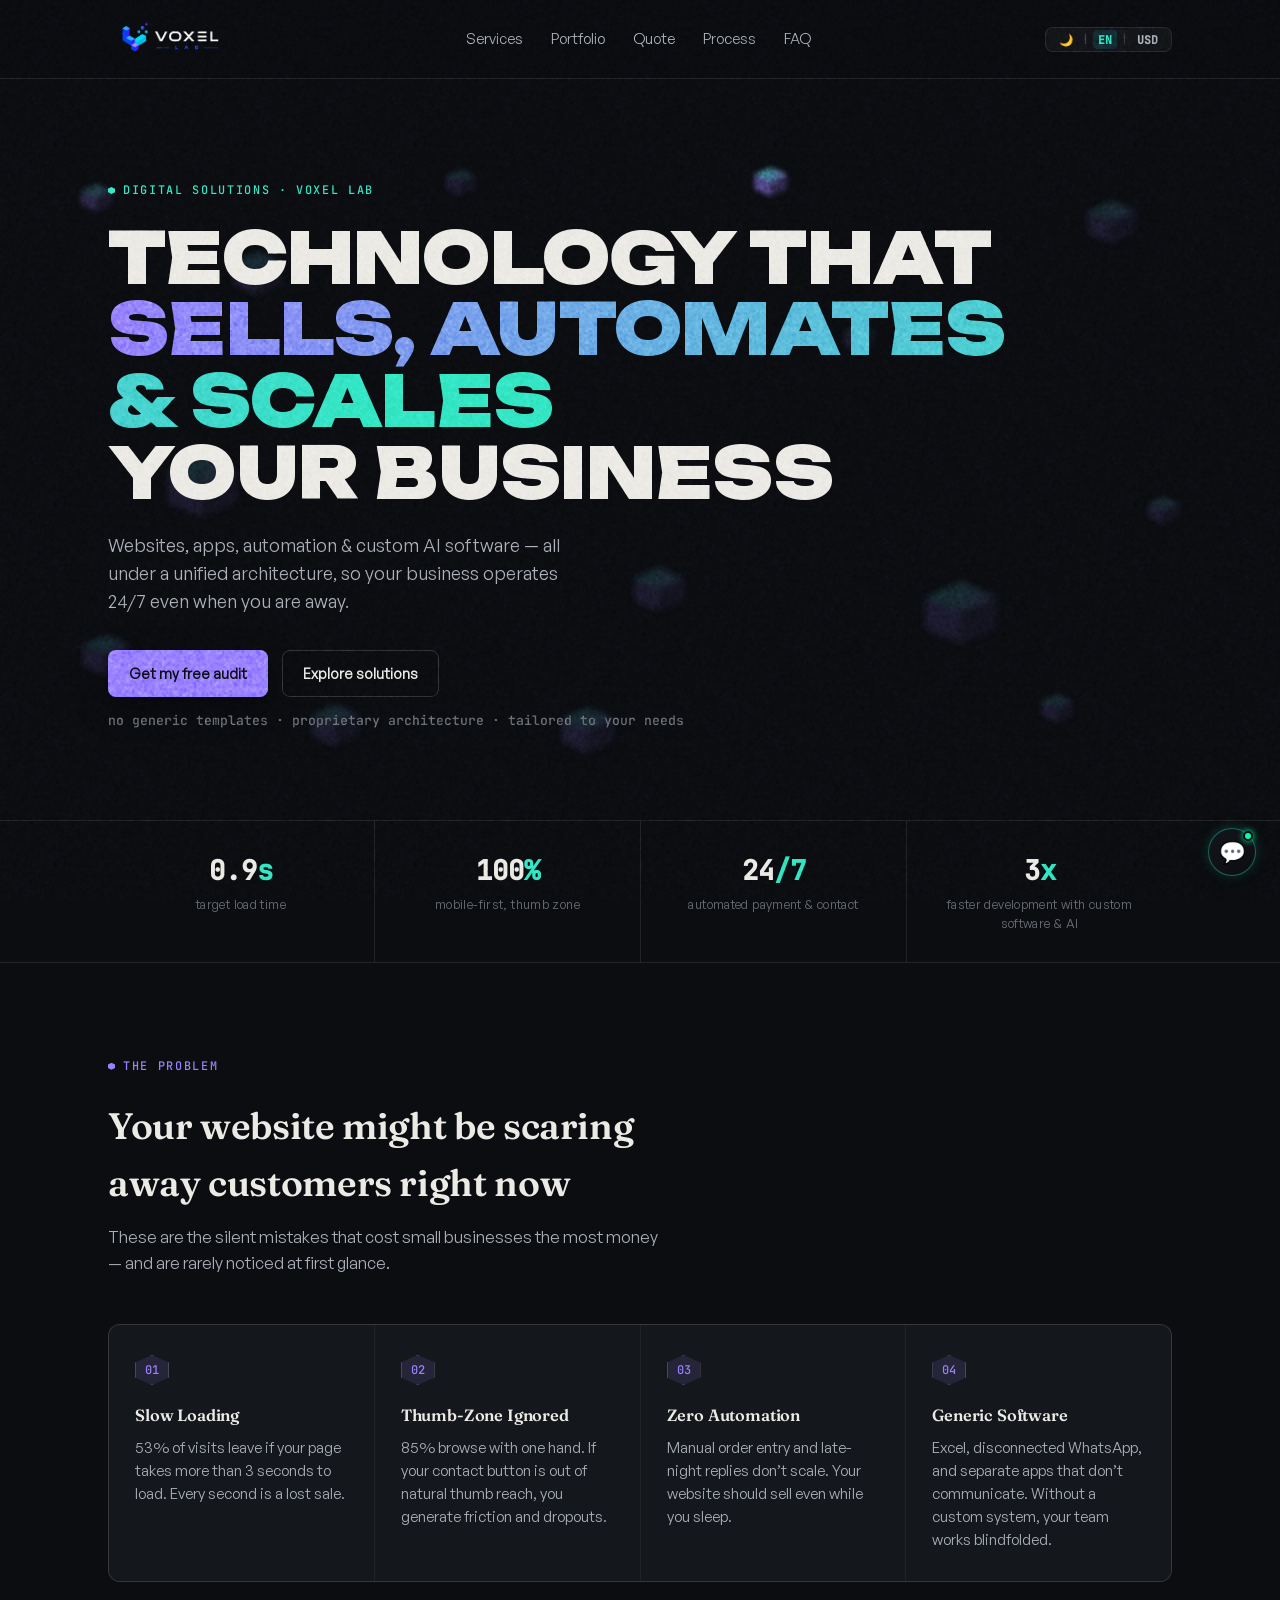
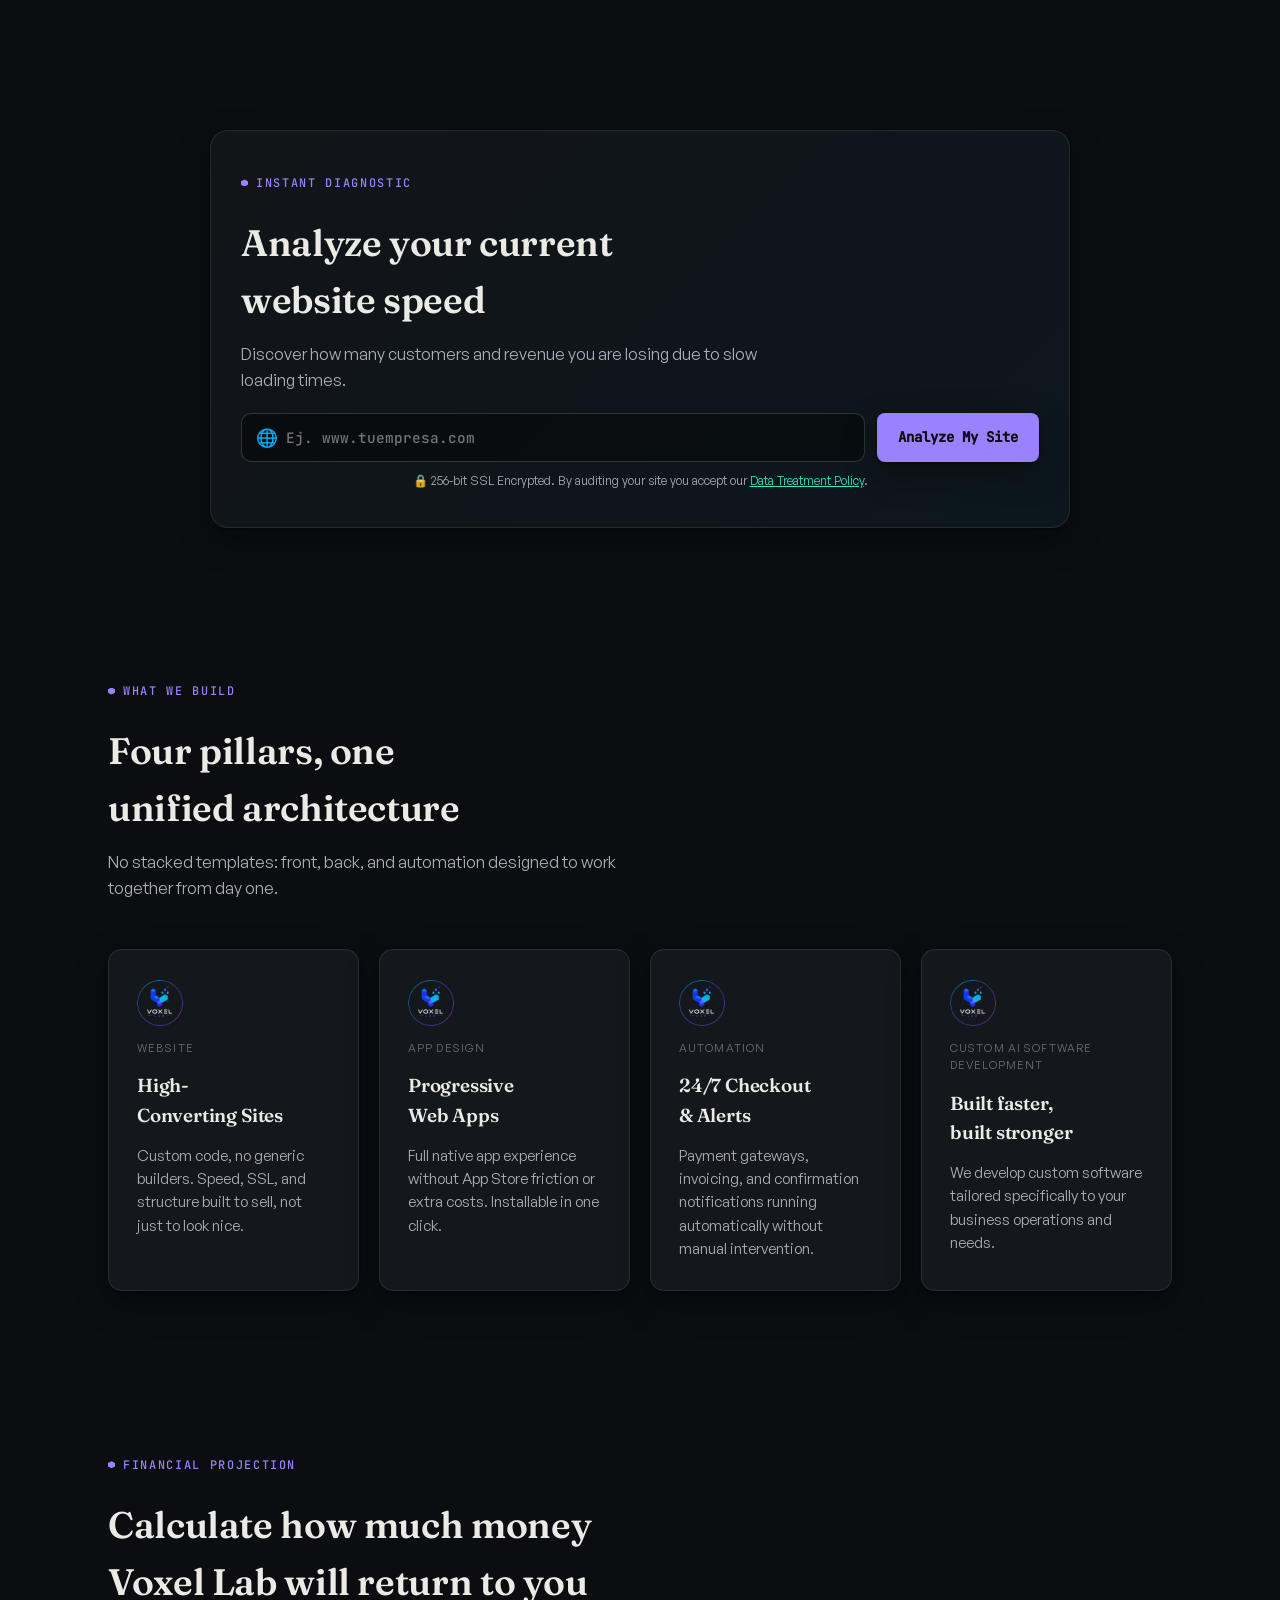
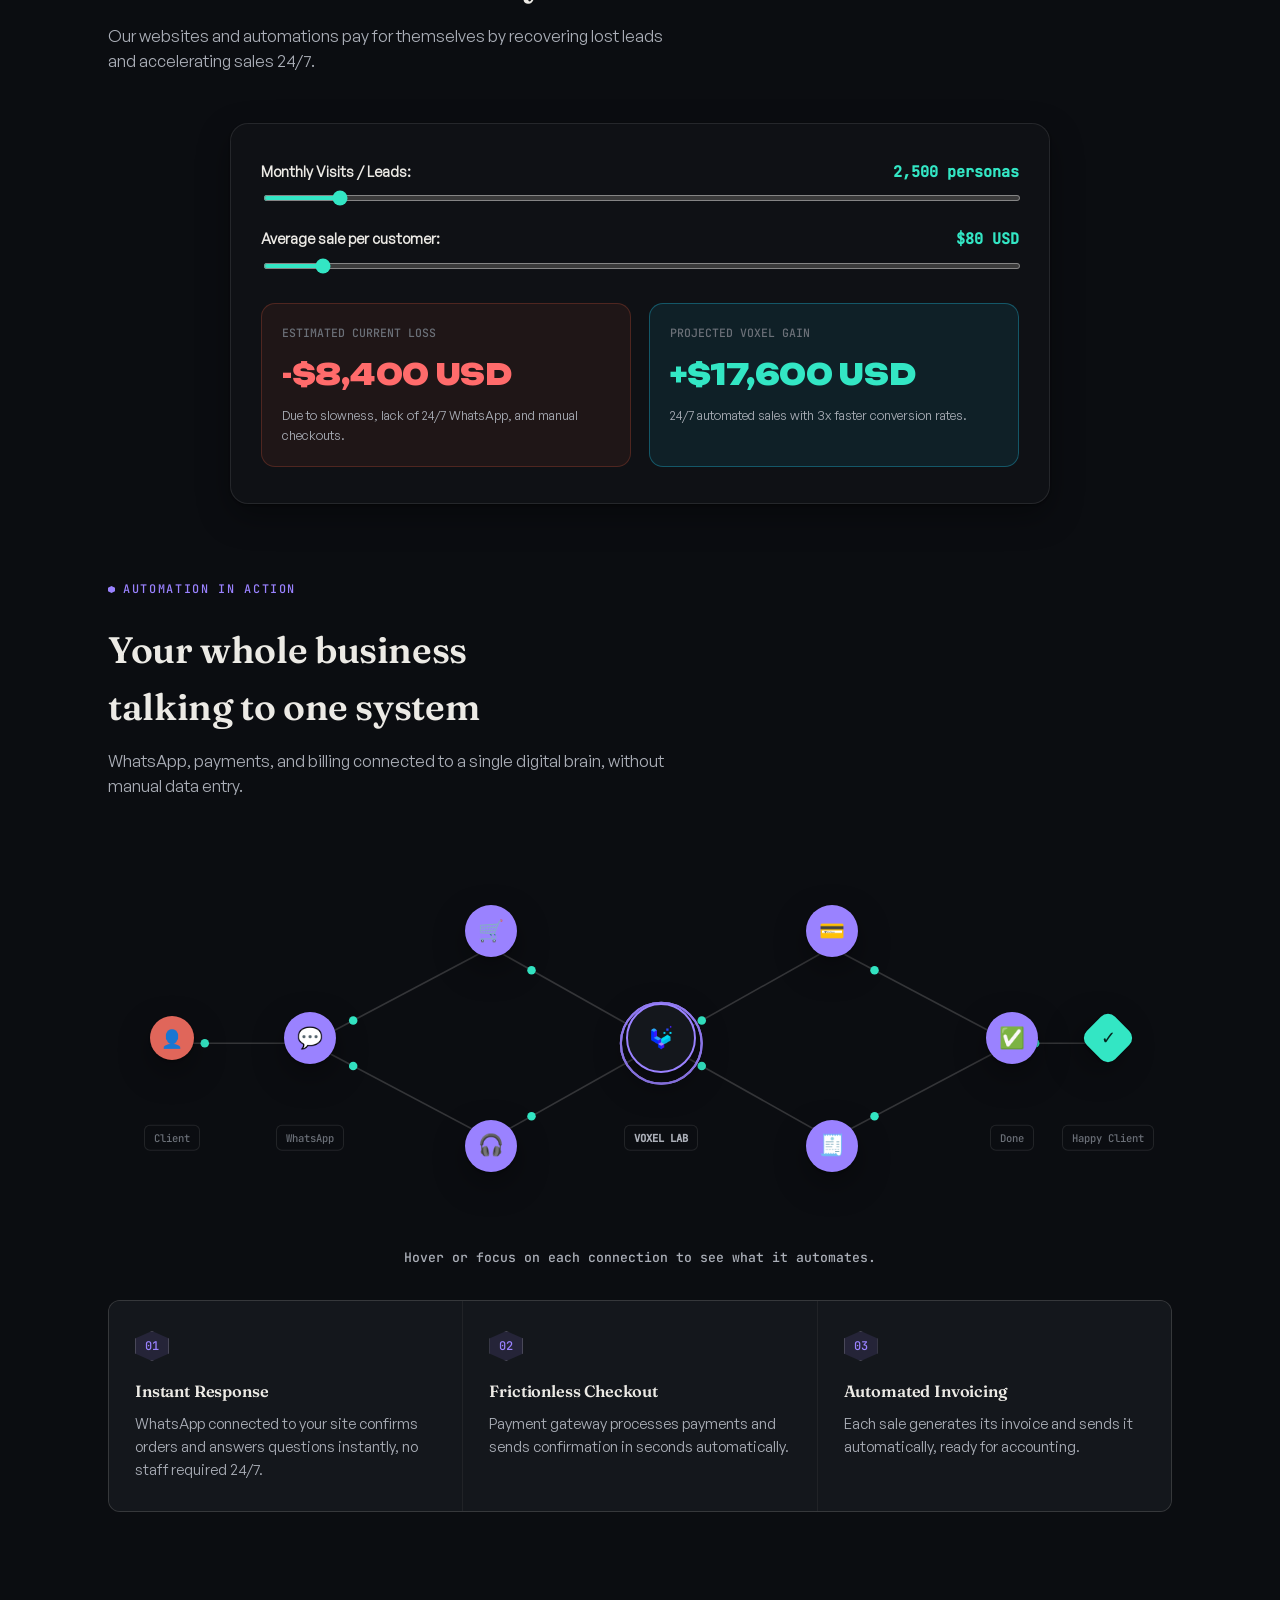
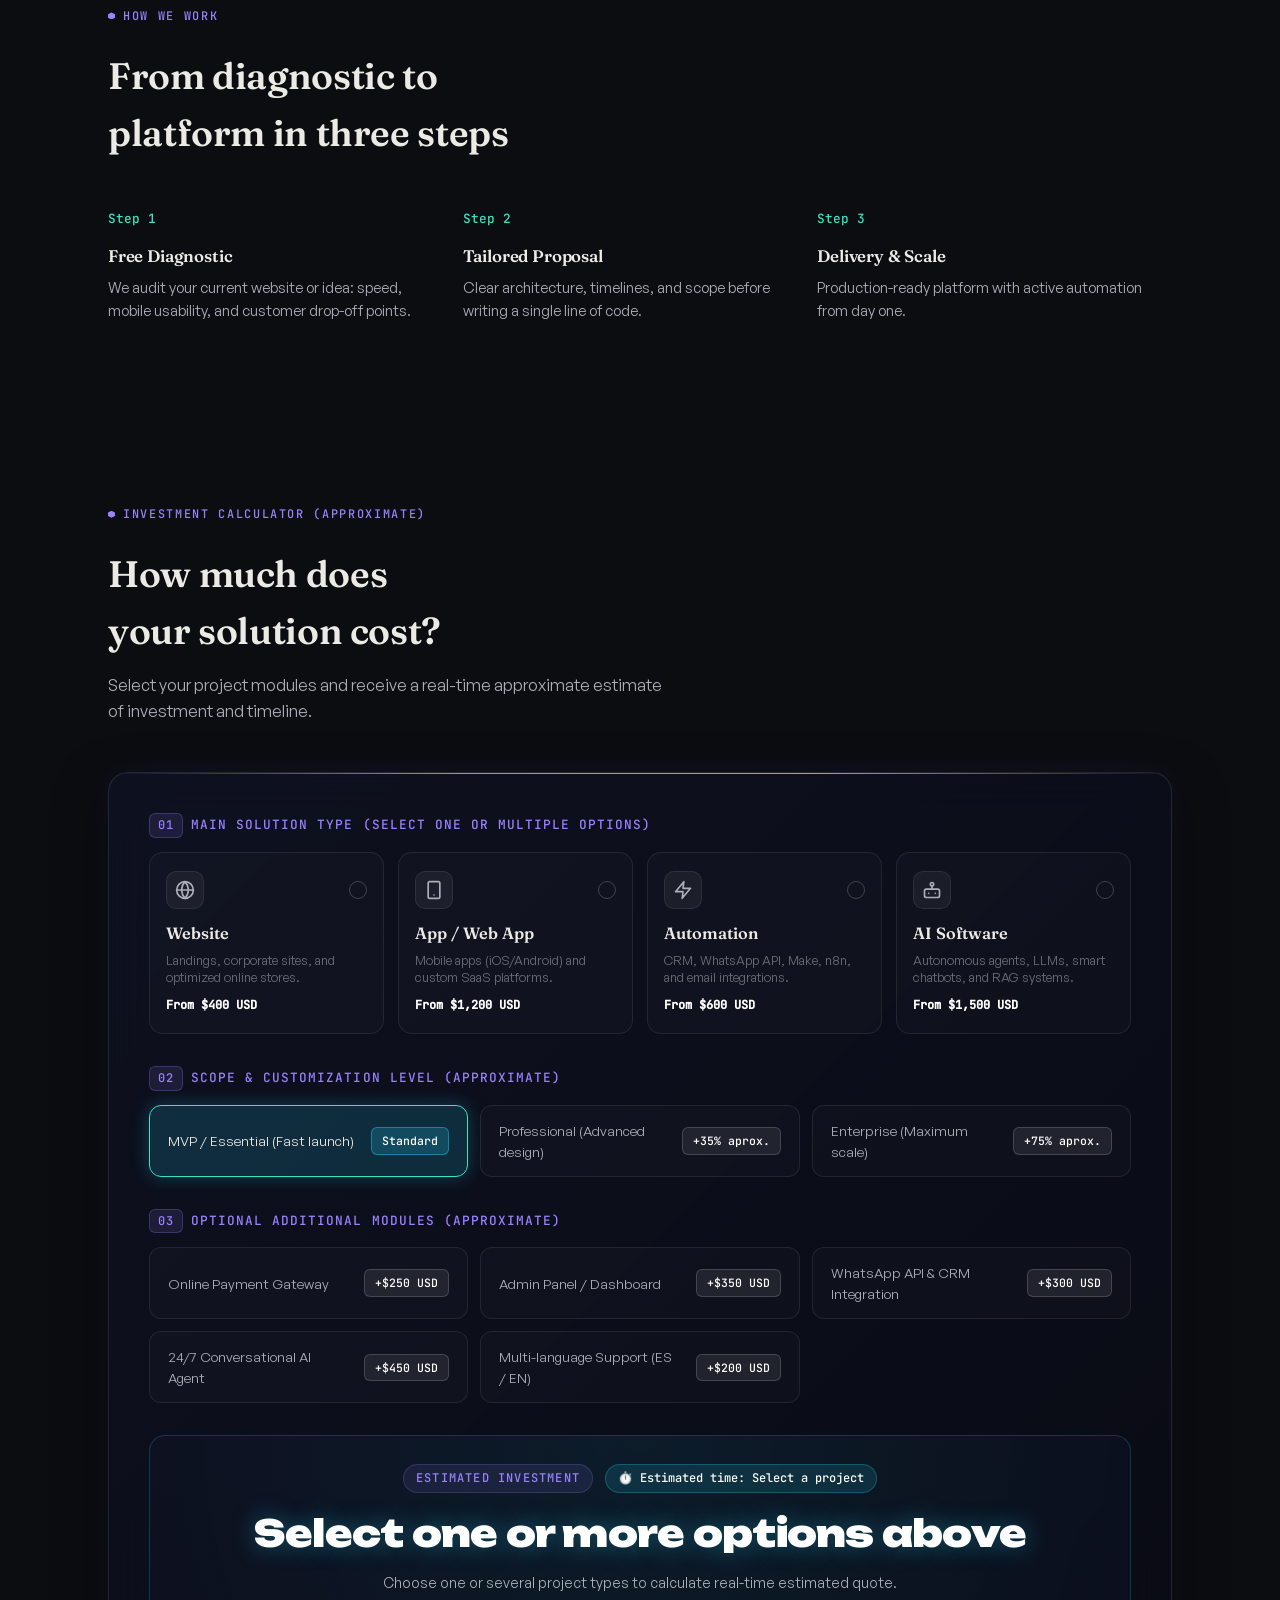
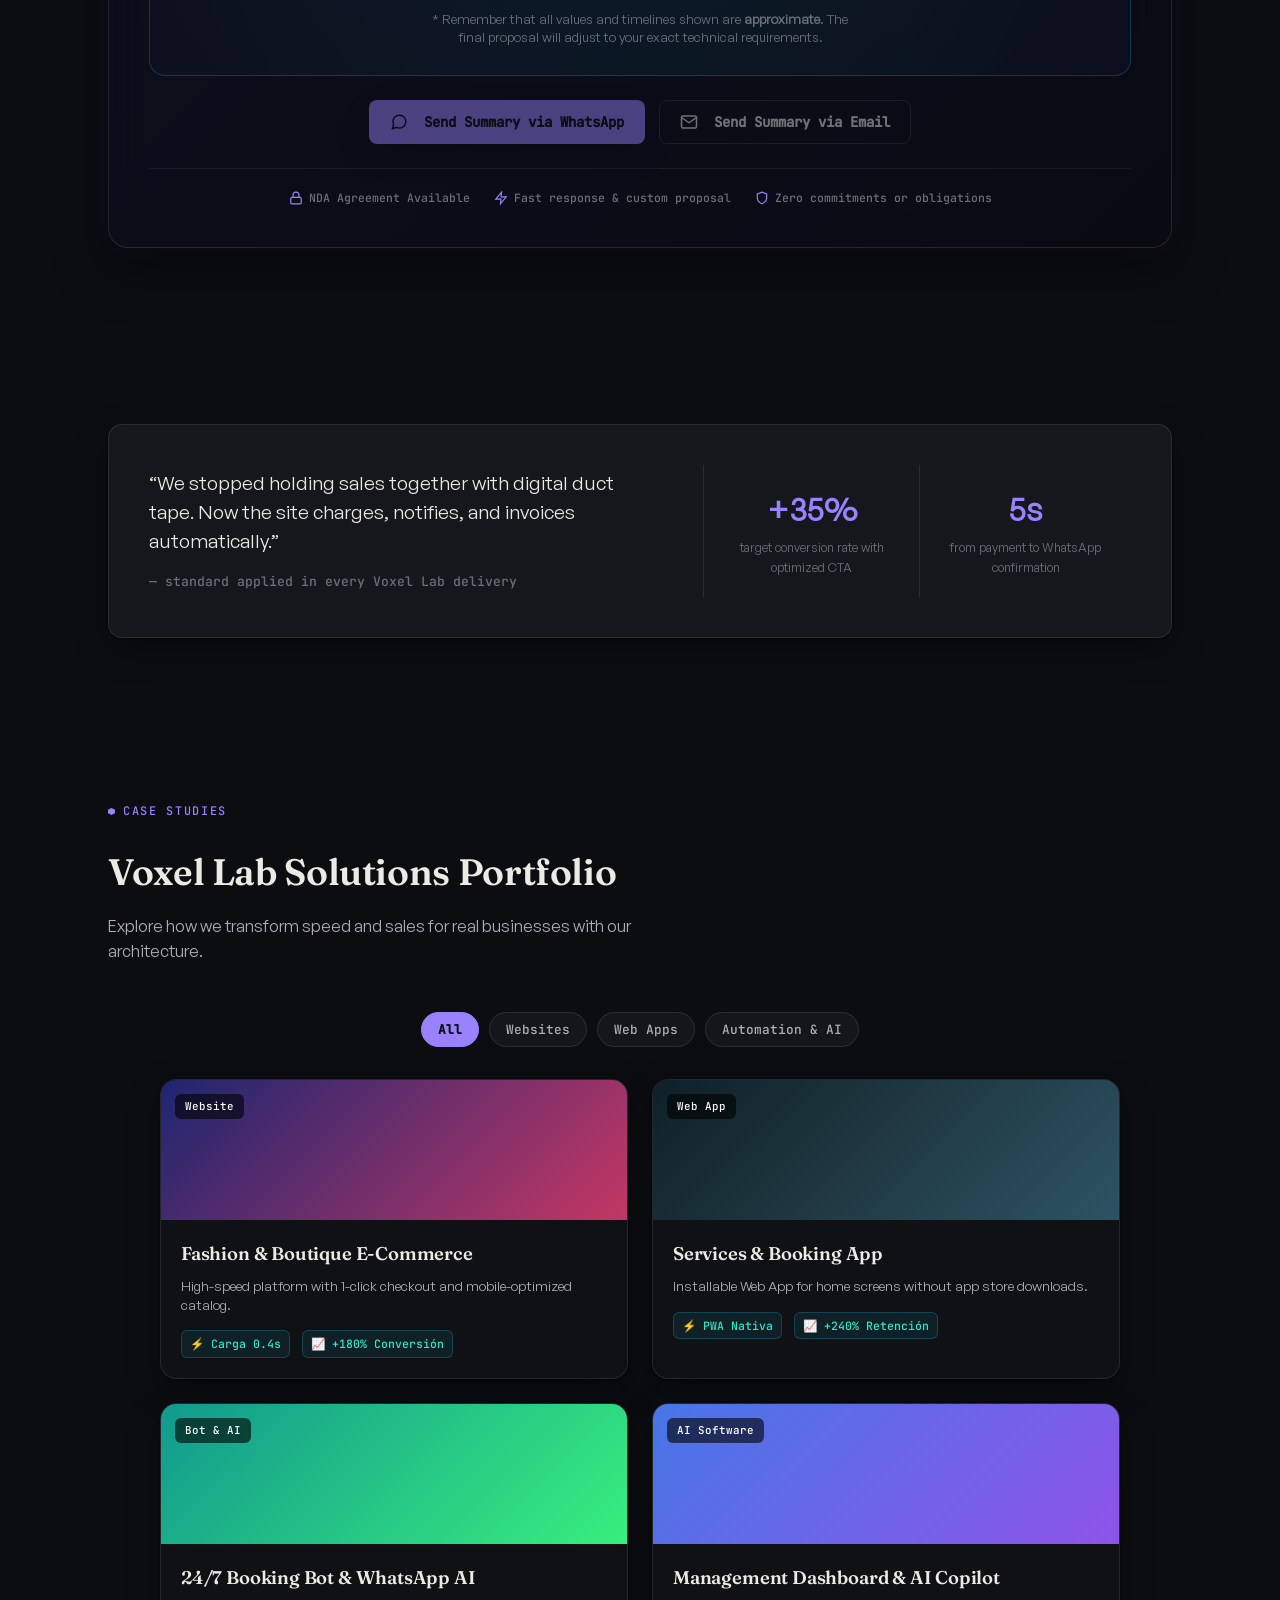
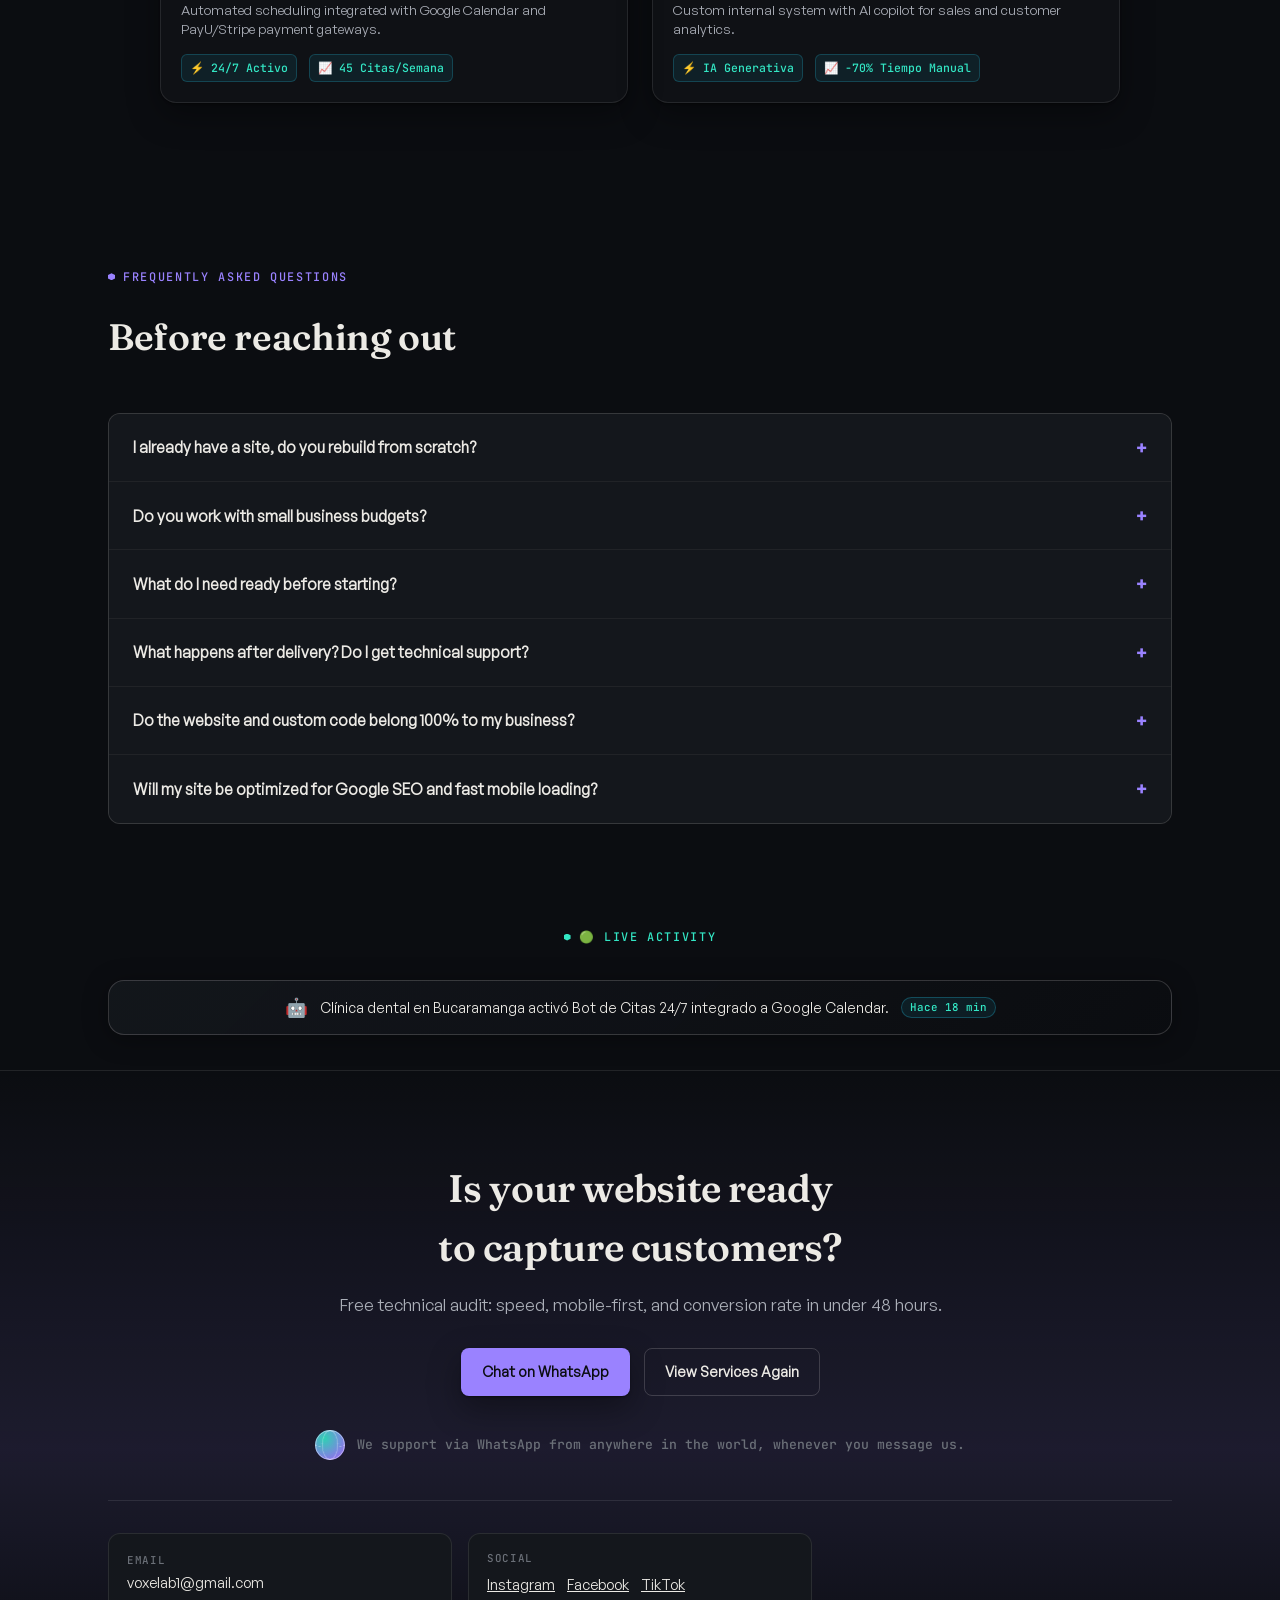
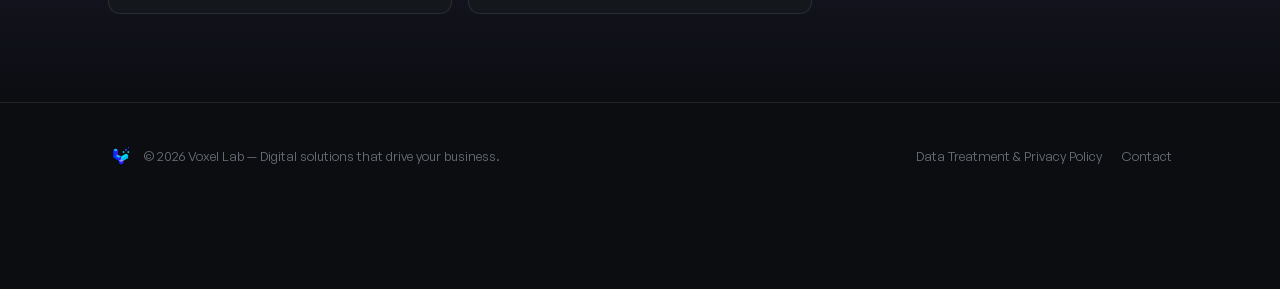
==== commit 35c498e5: "fix: adjuntar mensajes predeterminados especificos por cada seccion a las URLs de WhatsApp (Boton Fl" ====
--- a/index.html
+++ b/index.html
@@ -141,7 +141,7 @@
 
 <link rel="preload" href="fonts/unbounded-900.woff2" as="font" type="font/woff2" crossorigin>
 <link rel="preload" href="fonts/generalsans-400.woff2" as="font" type="font/woff2" crossorigin>
-<link rel="stylesheet" href="css/styles.min.css?v=1787885625">
+<link rel="stylesheet" href="css/styles.min.css?v=1787885791">
 
 <style>
 .hero h1 {
@@ -875,7 +875,7 @@
       <h2 data-i18n="cta_h2">¿Tu web está lista para recibir clientes?</h2>
       <p data-i18n="cta_p">Auditoría técnica gratuita: velocidad, mobile-first y conversión, en menos de 48 horas.</p>
       <div class="actions">
-        <a class="btn btn-primary" href="https://wa.me/message/IIIEIUCWQF7DP1" target="_blank" rel="noopener noreferrer" data-i18n="cta_wa_btn">Escríbenos por WhatsApp</a>
+        <a class="btn btn-primary" href="https://api.whatsapp.com/send?phone=573217014186&text=Hola%20Voxel%20Lab%2C%20quisiera%20consultar%20sobre%20mi%20proyecto" target="_blank" rel="noopener noreferrer" data-i18n="cta_wa_btn">Escríbenos por WhatsApp</a>
         <a class="btn btn-ghost" href="#servicios" data-i18n="cta_serv_btn">Ver servicios de nuevo</a>
       </div>
       <div class="global-line">
@@ -914,7 +914,7 @@
 
 <!-- 📲 BOTÓN FLOTANTE MÓVIL SUTIL DE WHATSAPP -->
 <div class="thumb-floating-btn" id="thumbFloatingBtn">
-  <a href="https://wa.me/message/IIIEIUCWQF7DP1" target="_blank" rel="noopener noreferrer" class="thumb-btn-inner" title="WhatsApp Voxel Lab" aria-label="WhatsApp Voxel Lab">
+  <a href="https://api.whatsapp.com/send?phone=573217014186&text=Hola%20Voxel%20Lab%2C%20quisiera%20consultar%20sobre%20mi%20proyecto" target="_blank" rel="noopener noreferrer" class="thumb-btn-inner" title="WhatsApp Voxel Lab" aria-label="WhatsApp Voxel Lab">
     <span class="thumb-online-pulse"></span>
     <span class="thumb-btn-icon">💬</span>
   </a>
@@ -1024,6 +1024,6 @@
 
 
 </div>
-<script src="js/main.min.js?v=1787885625" defer></script>
+<script src="js/main.min.js?v=1787885791" defer></script>
 </body>
 </html>
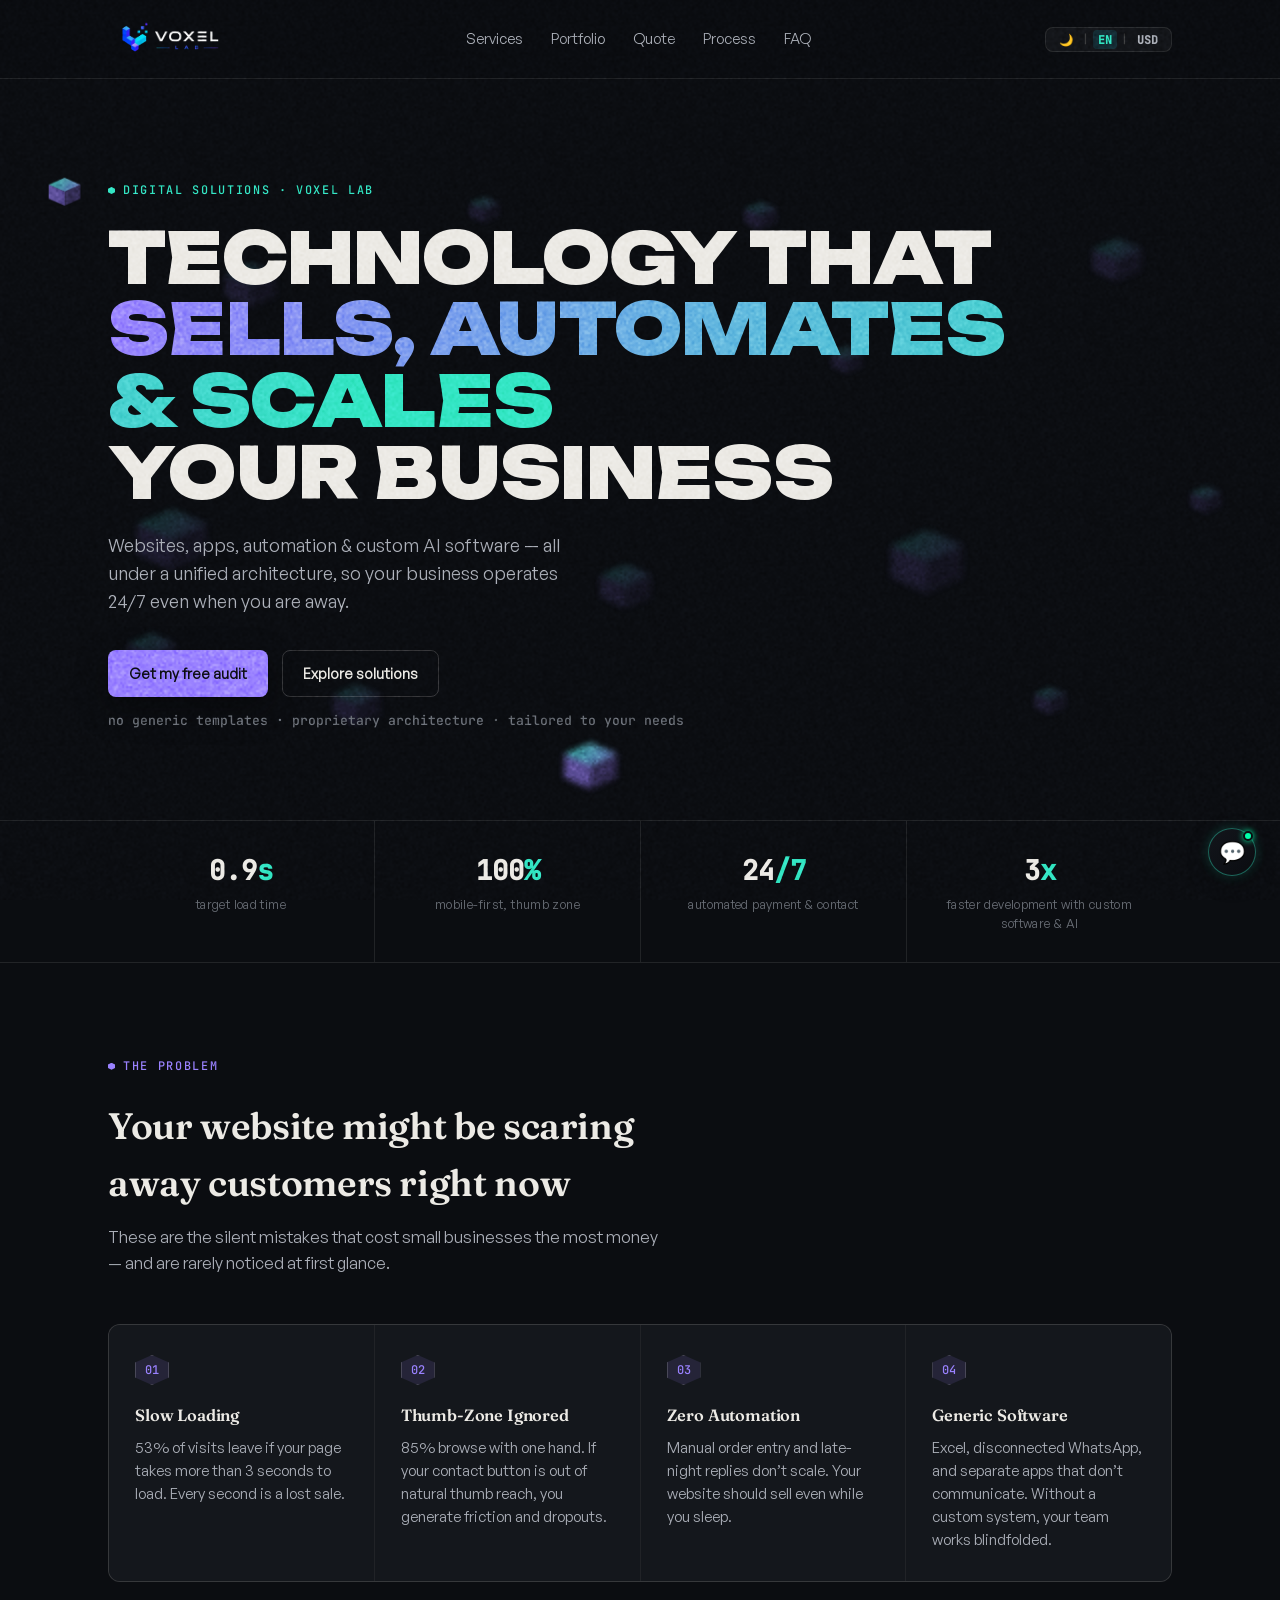
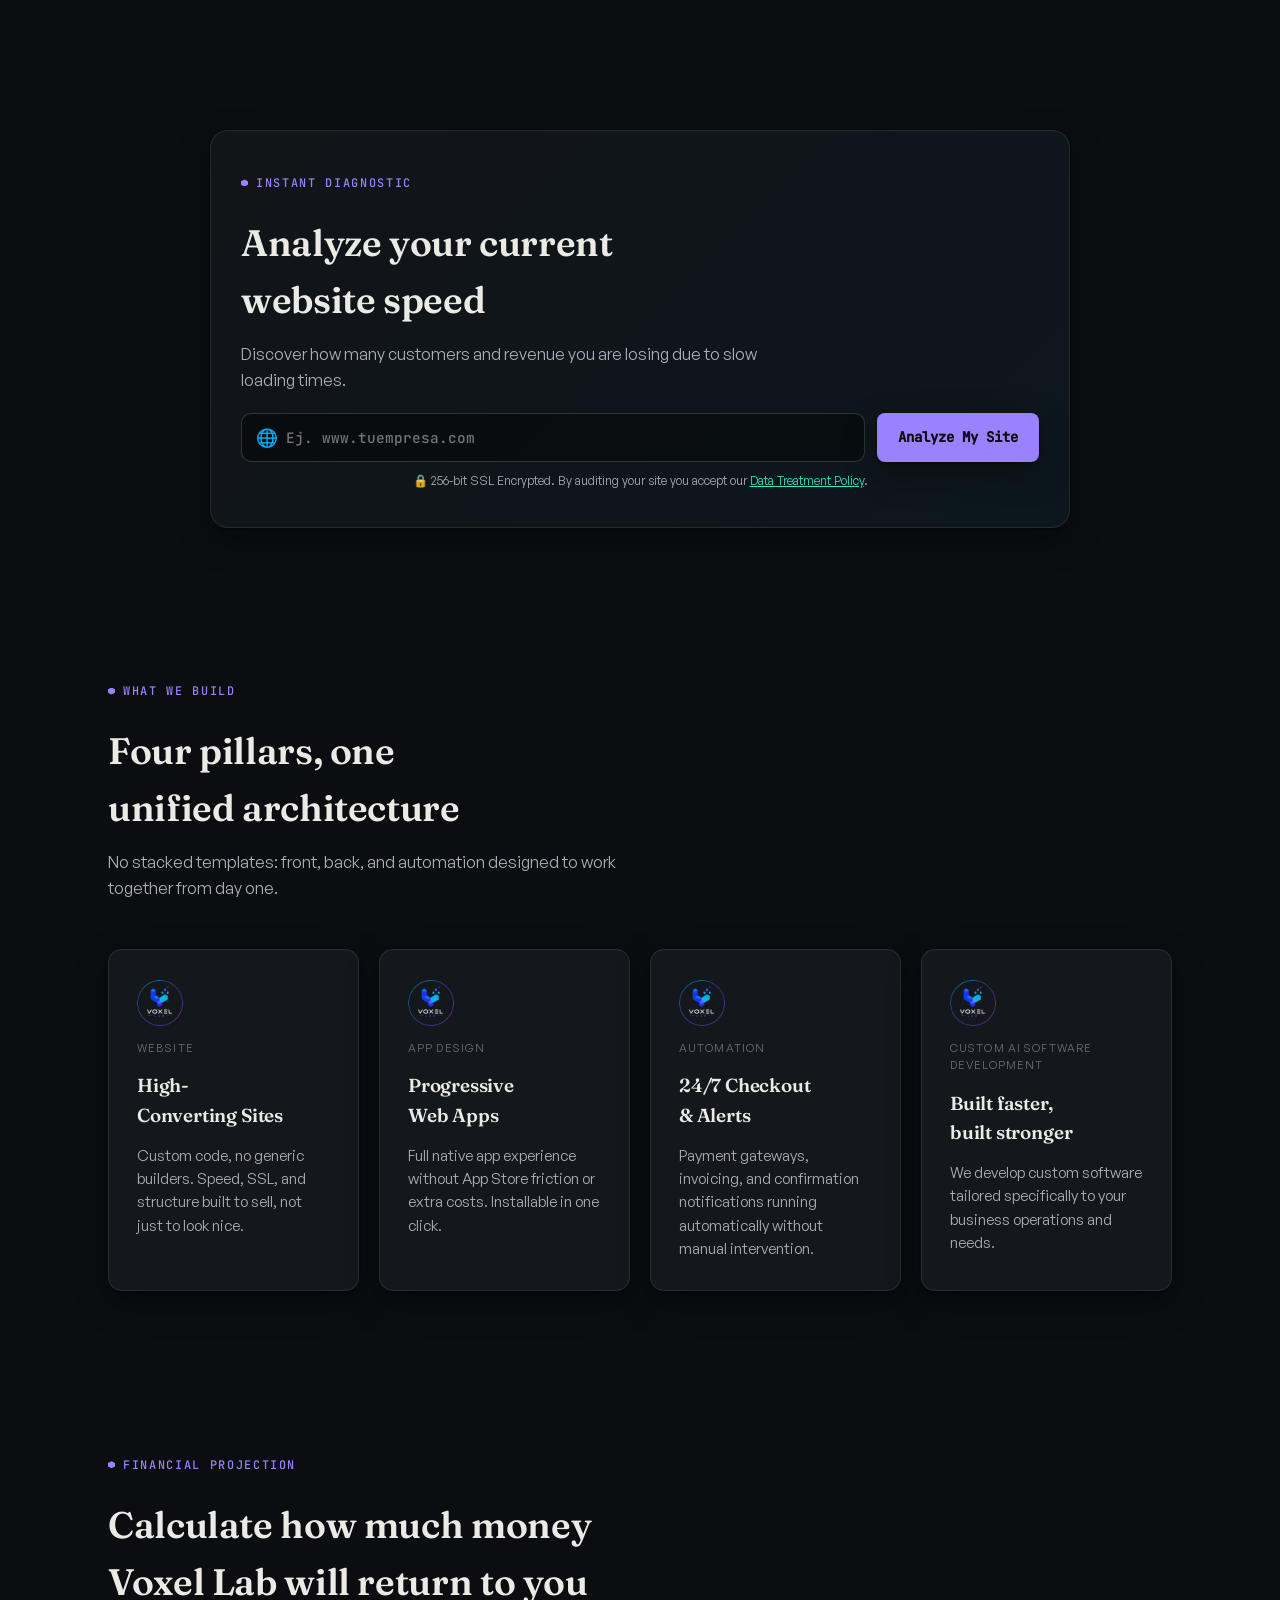
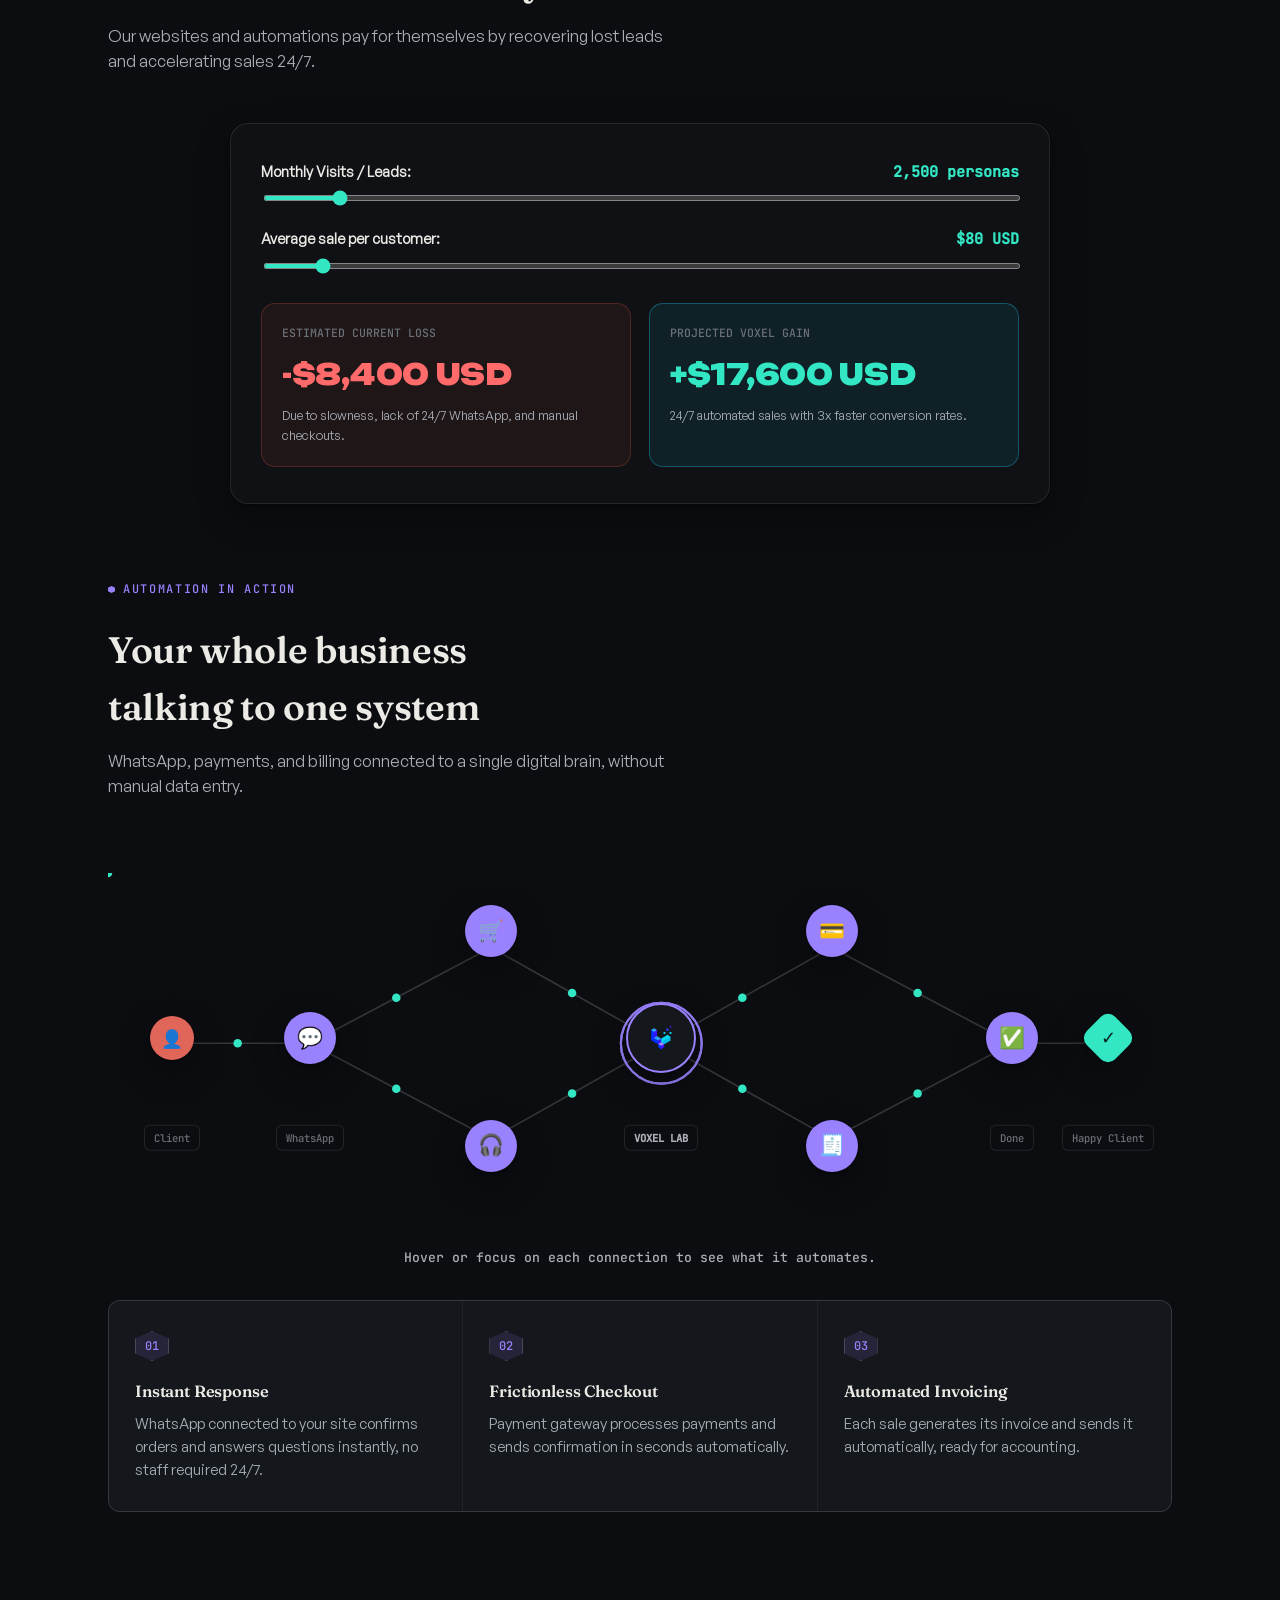
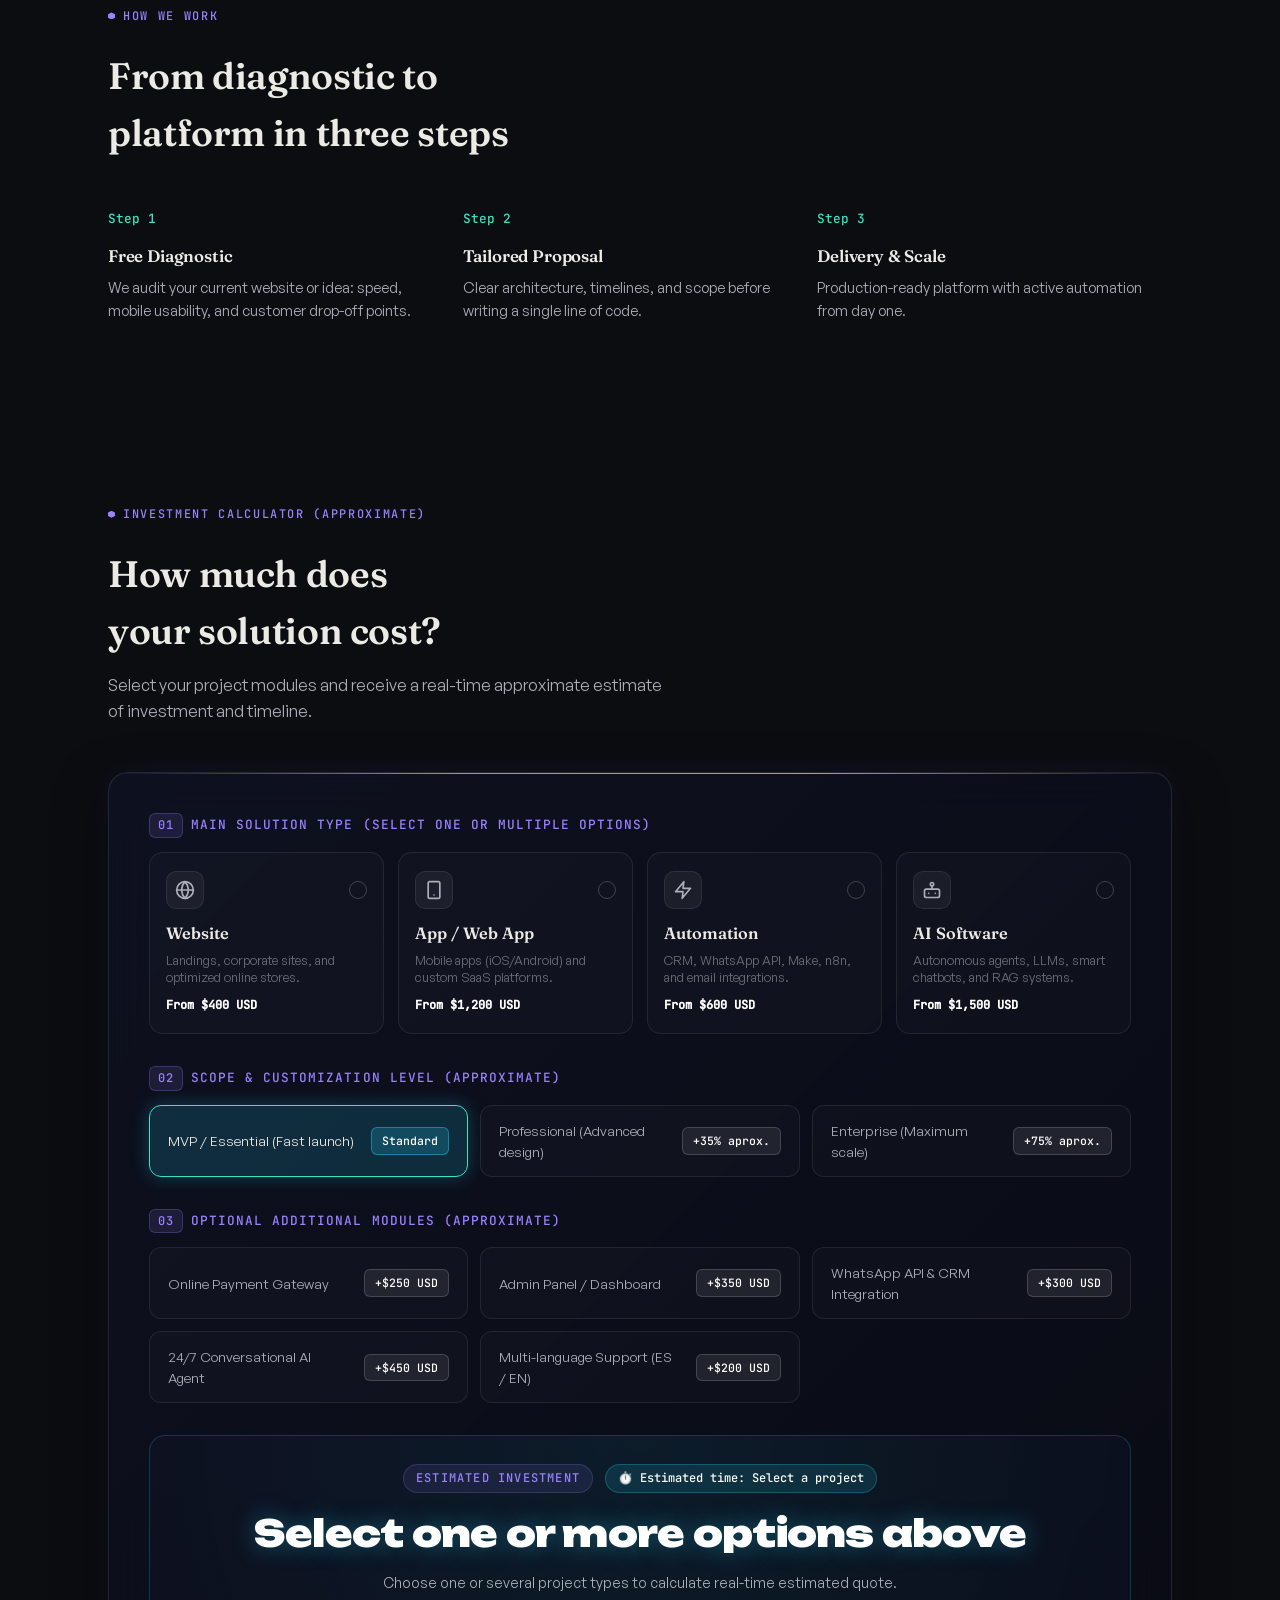
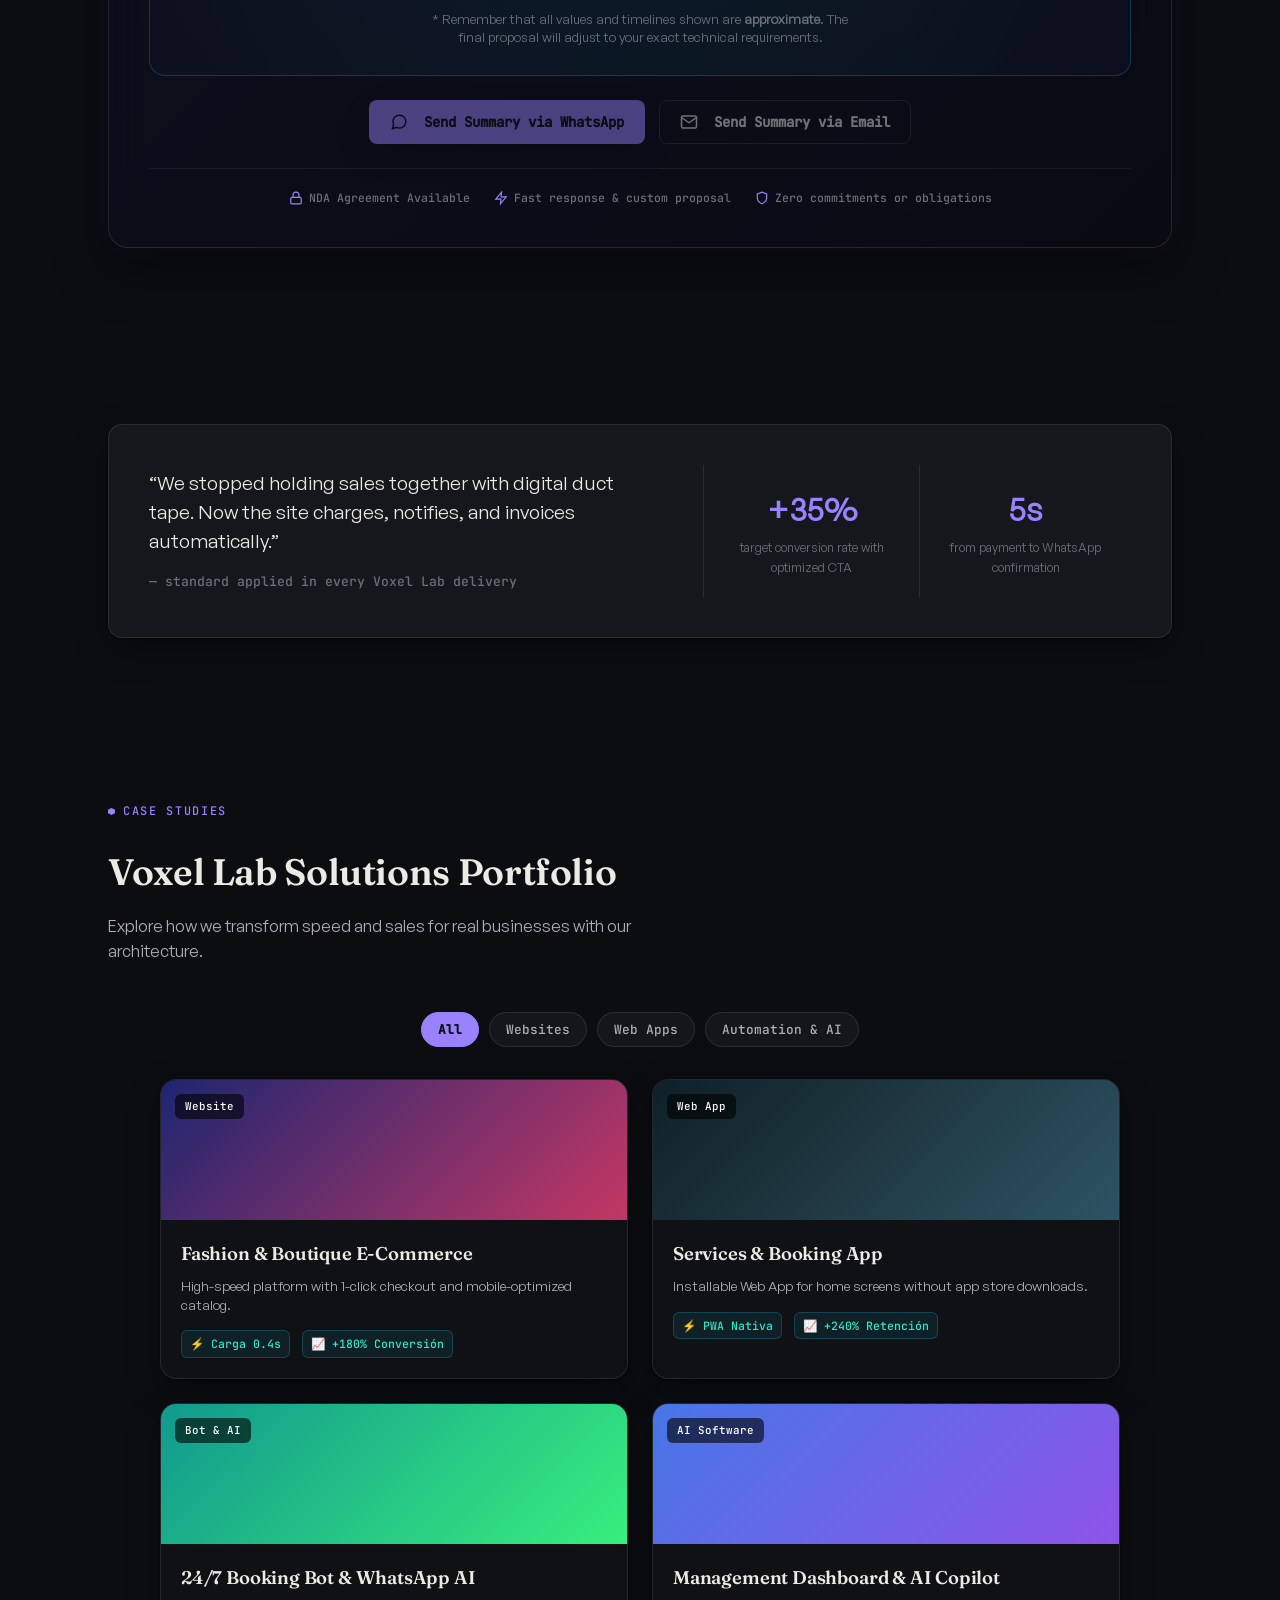
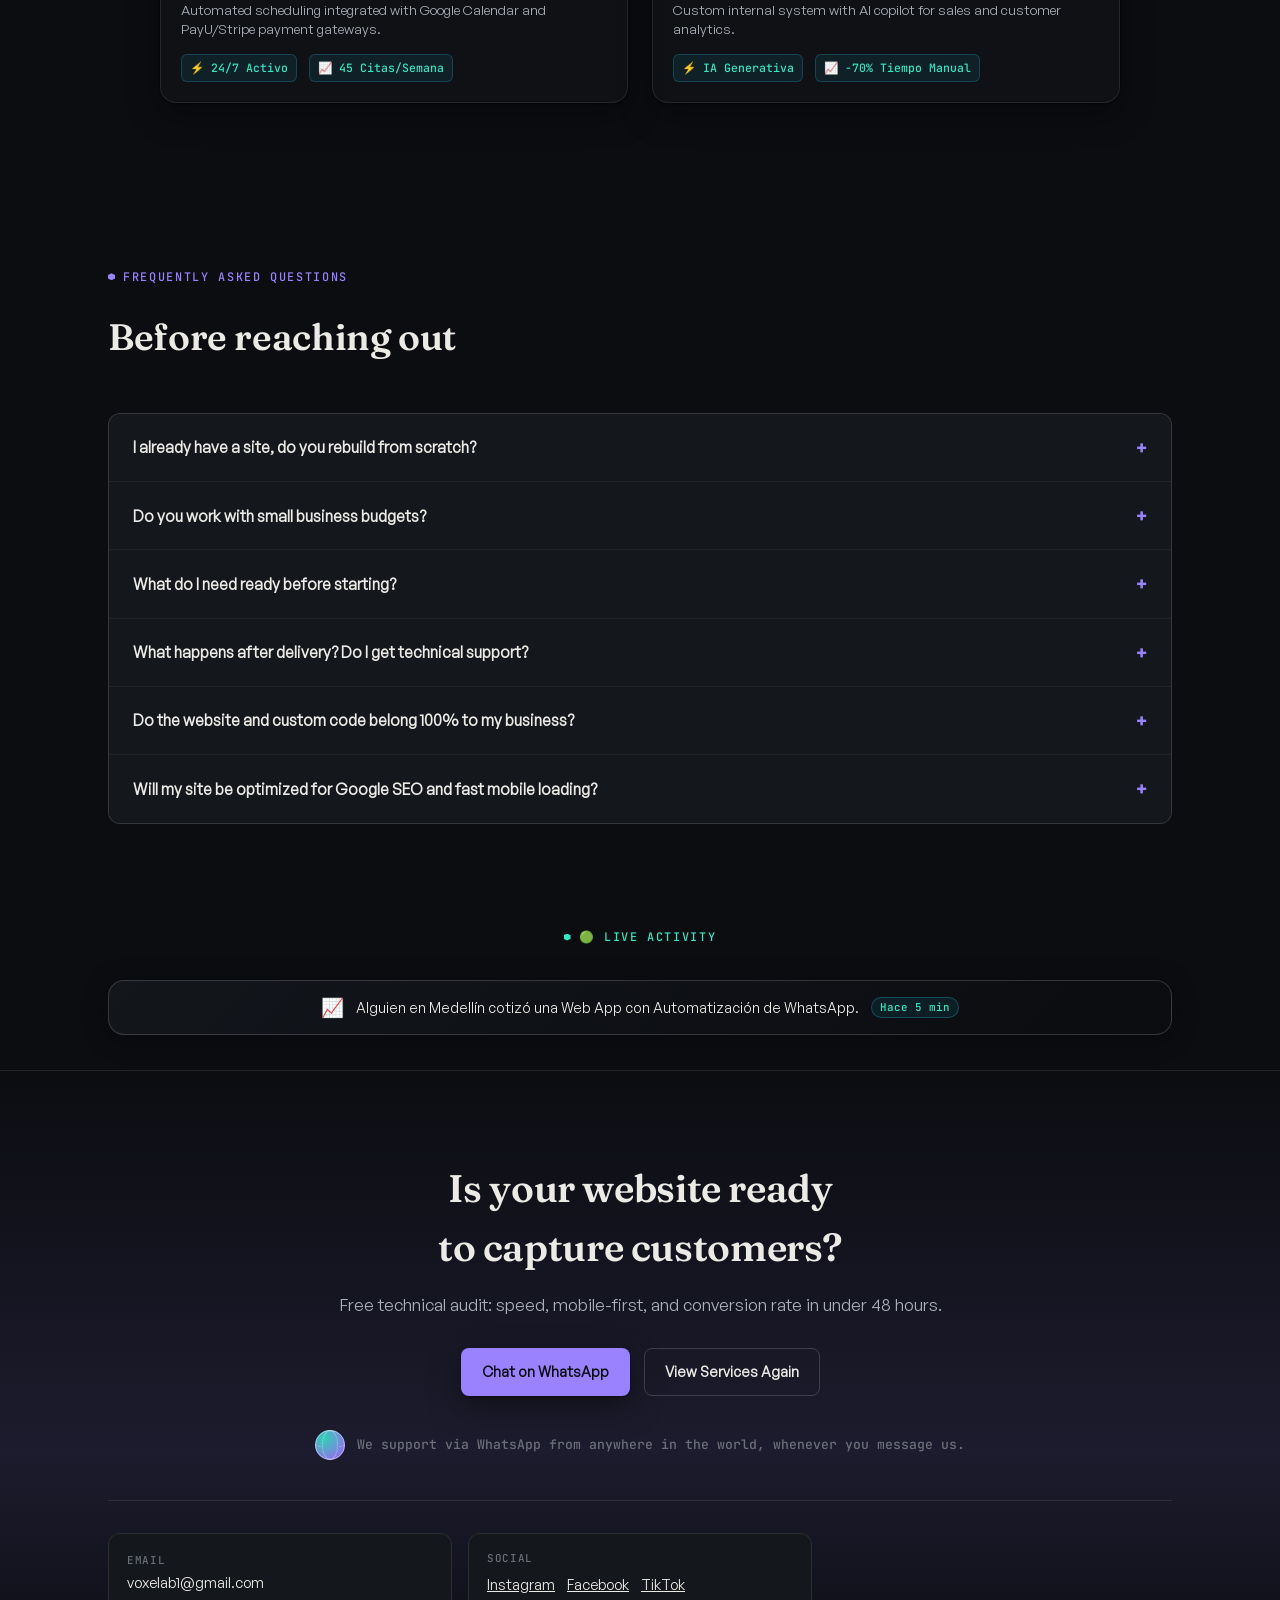
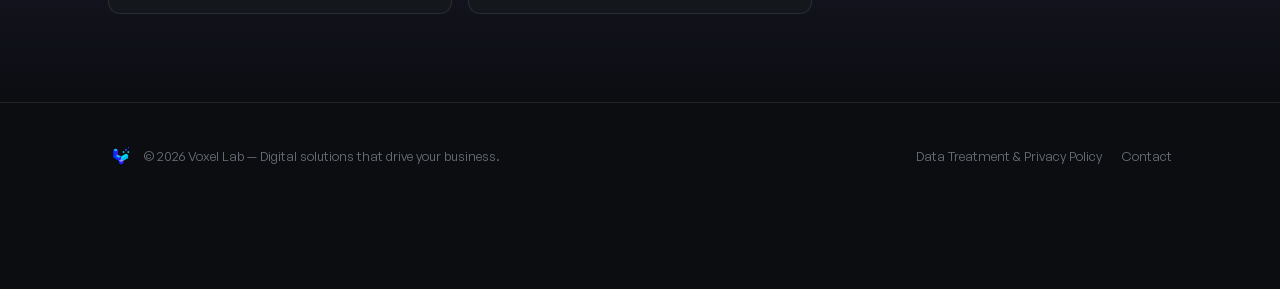
==== commit 17f944fa: "feat: actualizar mensaje predeterminado formal de WhatsApp elegido por el usuario para Boton Flotant" ====
--- a/index.html
+++ b/index.html
@@ -141,7 +141,7 @@
 
 <link rel="preload" href="fonts/unbounded-900.woff2" as="font" type="font/woff2" crossorigin>
 <link rel="preload" href="fonts/generalsans-400.woff2" as="font" type="font/woff2" crossorigin>
-<link rel="stylesheet" href="css/styles.min.css?v=1787885791">
+<link rel="stylesheet" href="css/styles.min.css?v=1787887076">
 
 <style>
 .hero h1 {
@@ -875,7 +875,7 @@
       <h2 data-i18n="cta_h2">¿Tu web está lista para recibir clientes?</h2>
       <p data-i18n="cta_p">Auditoría técnica gratuita: velocidad, mobile-first y conversión, en menos de 48 horas.</p>
       <div class="actions">
-        <a class="btn btn-primary" href="https://api.whatsapp.com/send?phone=573217014186&text=Hola%20Voxel%20Lab%2C%20quisiera%20consultar%20sobre%20mi%20proyecto" target="_blank" rel="noopener noreferrer" data-i18n="cta_wa_btn">Escríbenos por WhatsApp</a>
+        <a class="btn btn-primary" href="https://api.whatsapp.com/send?phone=573217014186&text=Hola%20equipo%20Voxel%20Lab%20me%20interesa%20conocer%20los%20servicios%20%28desarrollo%20web%2C%20apps%2C%20automatizaci%C3%B3n%20e%20IA%29%20y%20recibir%20asesor%C3%ADa%20para%20mi%20proyecto." target="_blank" rel="noopener noreferrer" data-i18n="cta_wa_btn">Escríbenos por WhatsApp</a>
         <a class="btn btn-ghost" href="#servicios" data-i18n="cta_serv_btn">Ver servicios de nuevo</a>
       </div>
       <div class="global-line">
@@ -914,7 +914,7 @@
 
 <!-- 📲 BOTÓN FLOTANTE MÓVIL SUTIL DE WHATSAPP -->
 <div class="thumb-floating-btn" id="thumbFloatingBtn">
-  <a href="https://api.whatsapp.com/send?phone=573217014186&text=Hola%20Voxel%20Lab%2C%20quisiera%20consultar%20sobre%20mi%20proyecto" target="_blank" rel="noopener noreferrer" class="thumb-btn-inner" title="WhatsApp Voxel Lab" aria-label="WhatsApp Voxel Lab">
+  <a href="https://api.whatsapp.com/send?phone=573217014186&text=Hola%20equipo%20Voxel%20Lab%20me%20interesa%20conocer%20los%20servicios%20%28desarrollo%20web%2C%20apps%2C%20automatizaci%C3%B3n%20e%20IA%29%20y%20recibir%20asesor%C3%ADa%20para%20mi%20proyecto." target="_blank" rel="noopener noreferrer" class="thumb-btn-inner" title="WhatsApp Voxel Lab" aria-label="WhatsApp Voxel Lab">
     <span class="thumb-online-pulse"></span>
     <span class="thumb-btn-icon">💬</span>
   </a>
@@ -1024,6 +1024,6 @@
 
 
 </div>
-<script src="js/main.min.js?v=1787885791" defer></script>
+<script src="js/main.min.js?v=1787887076" defer></script>
 </body>
 </html>
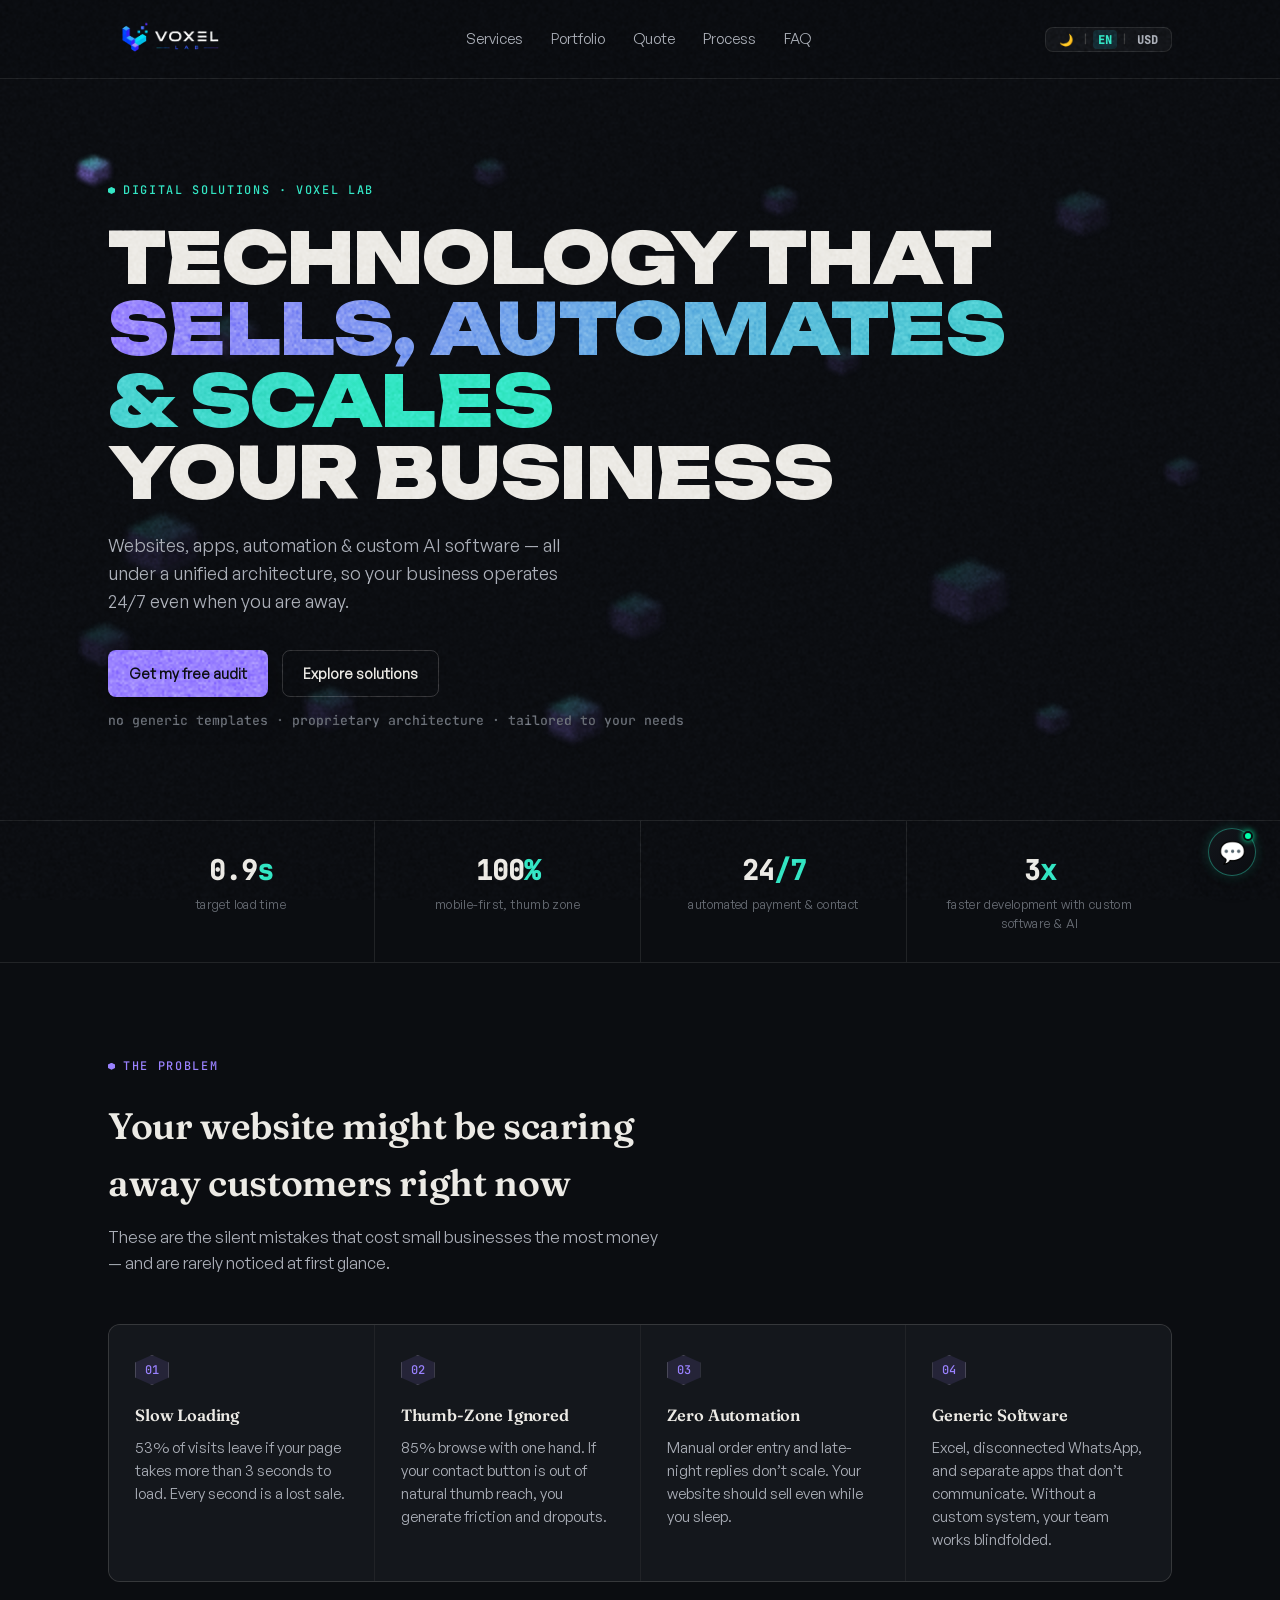
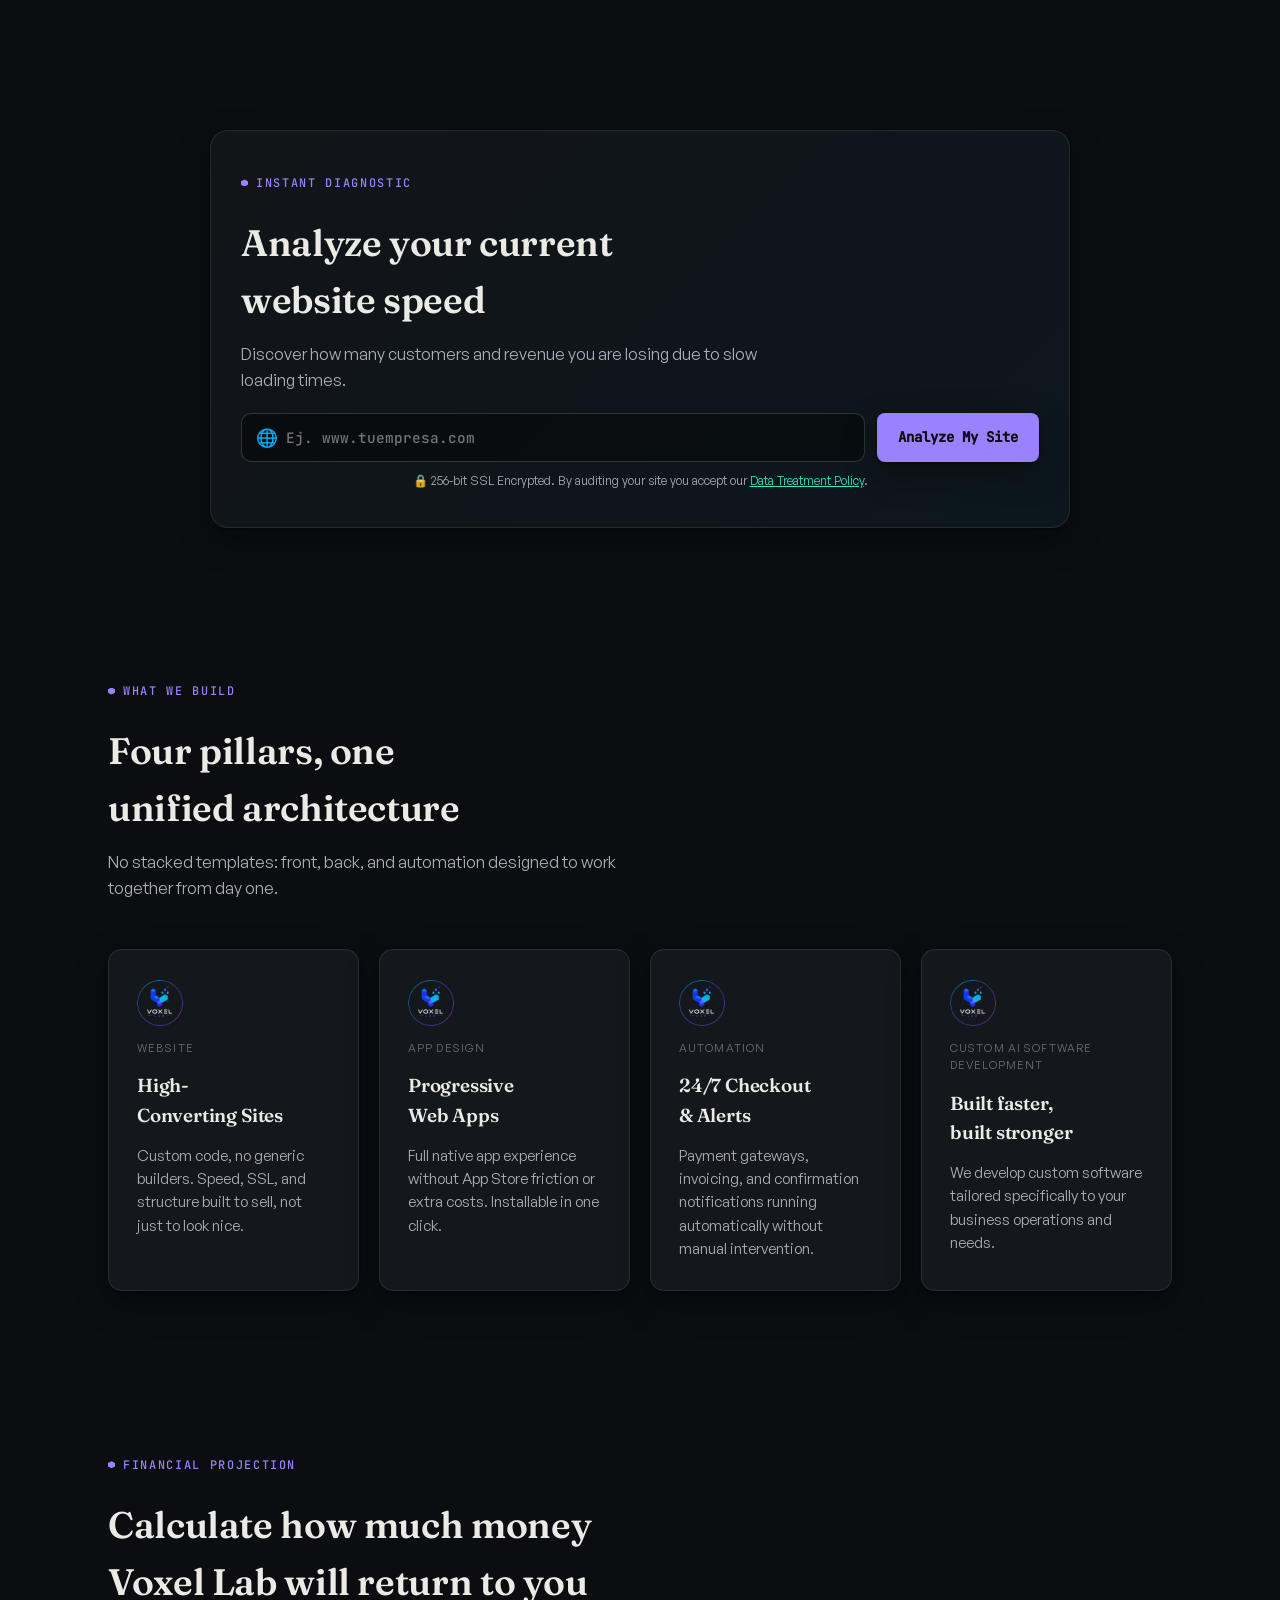
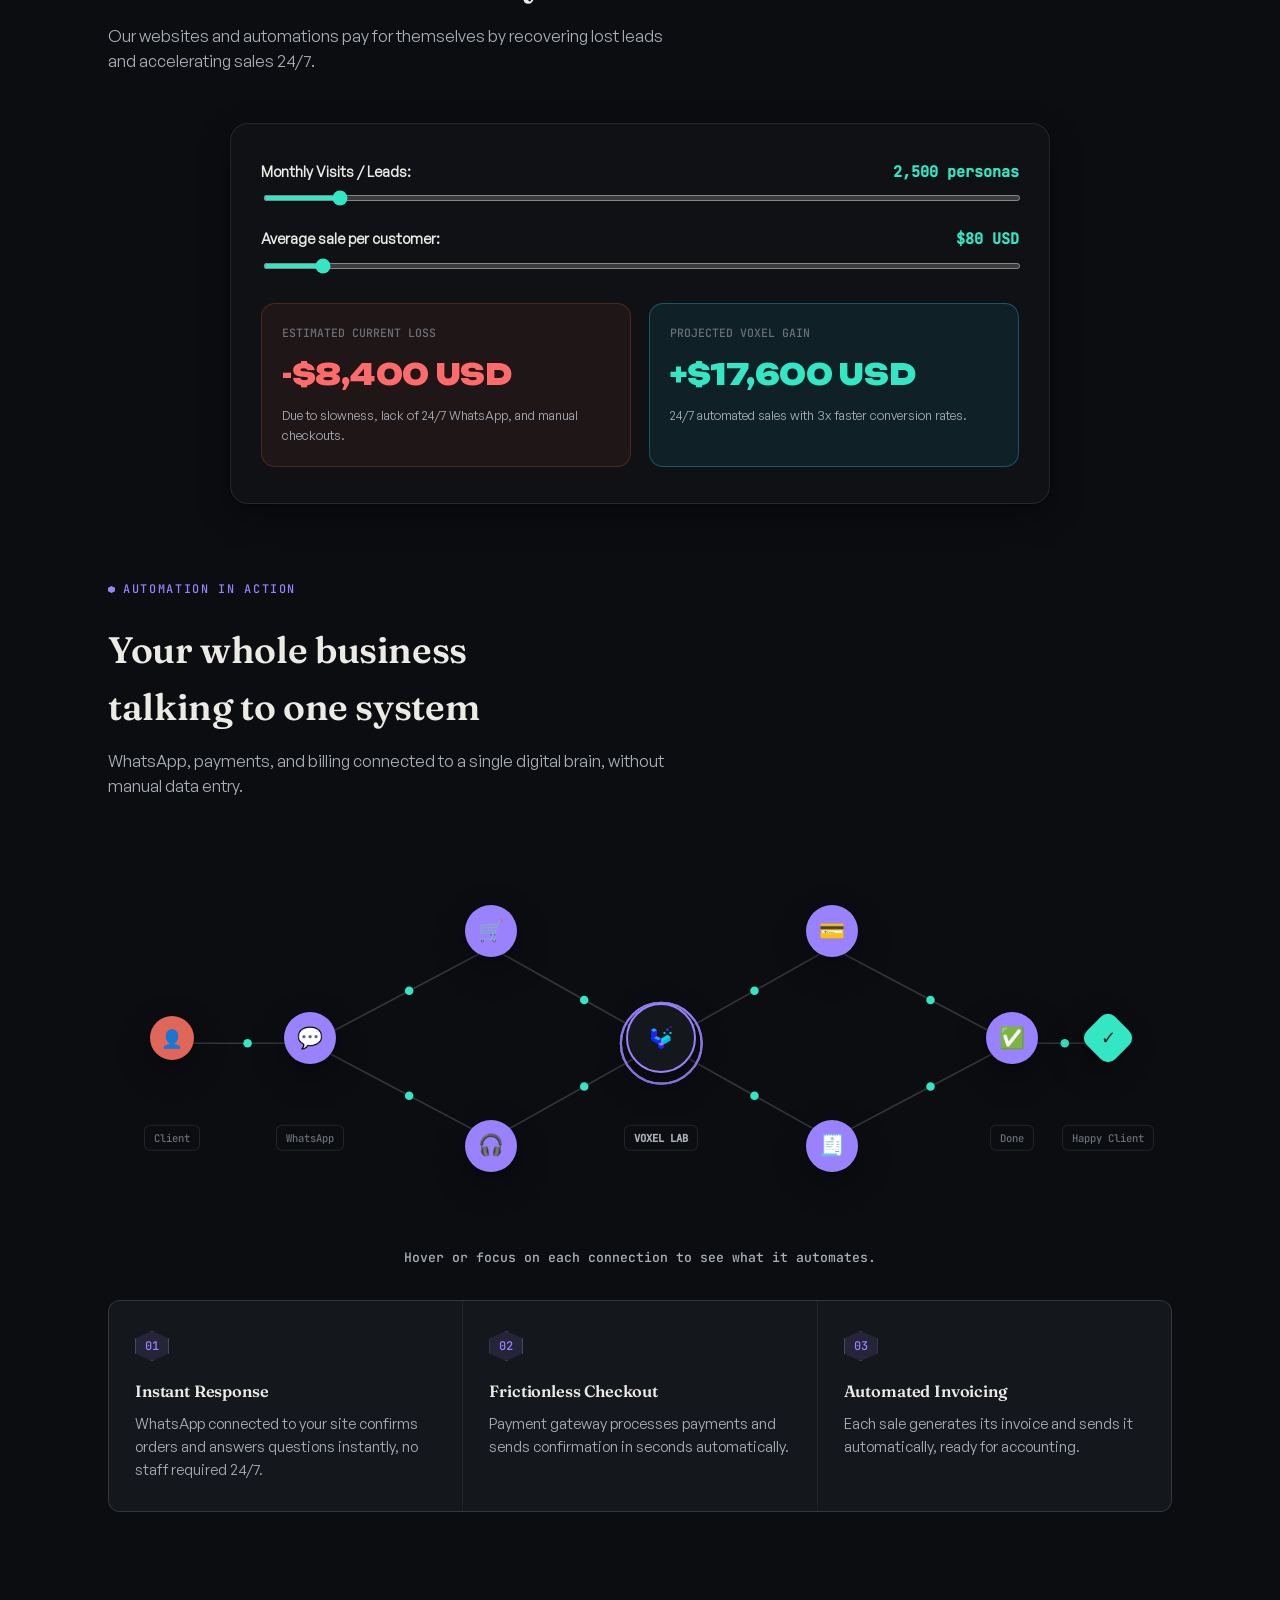
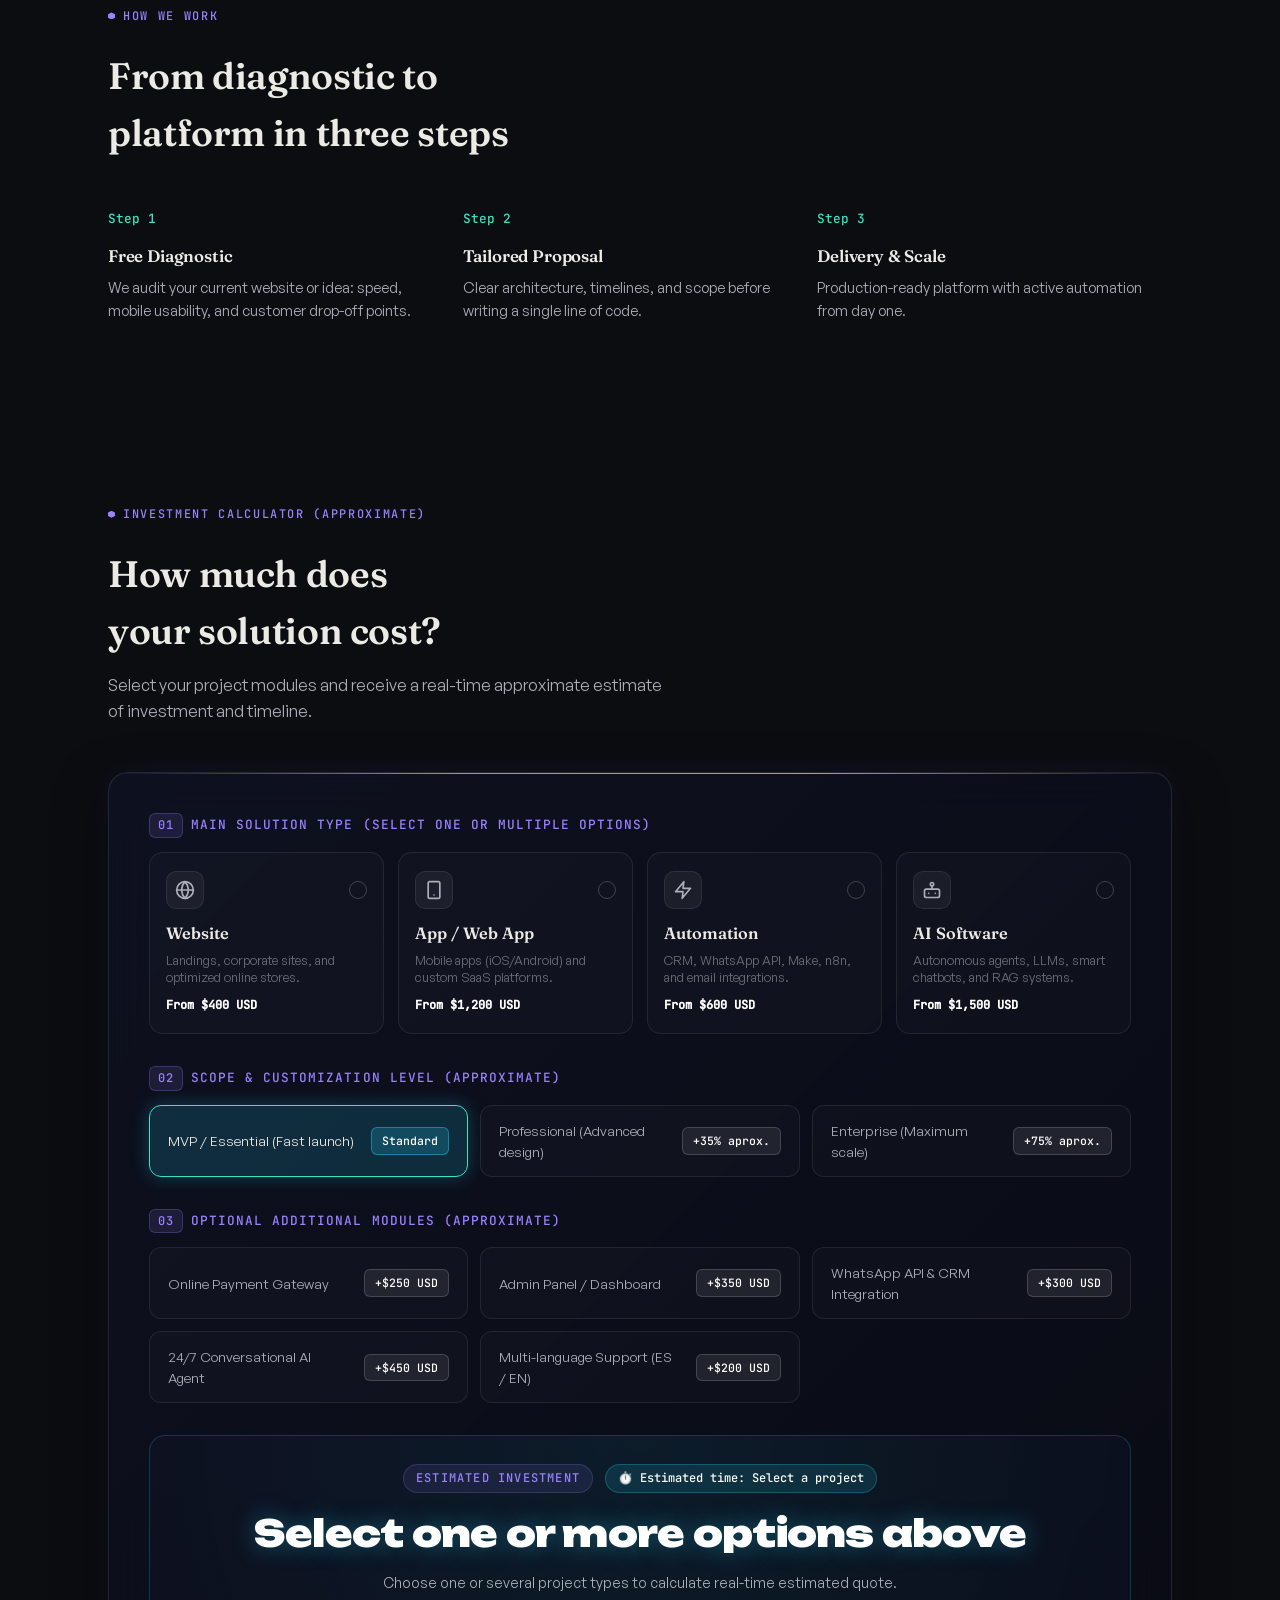
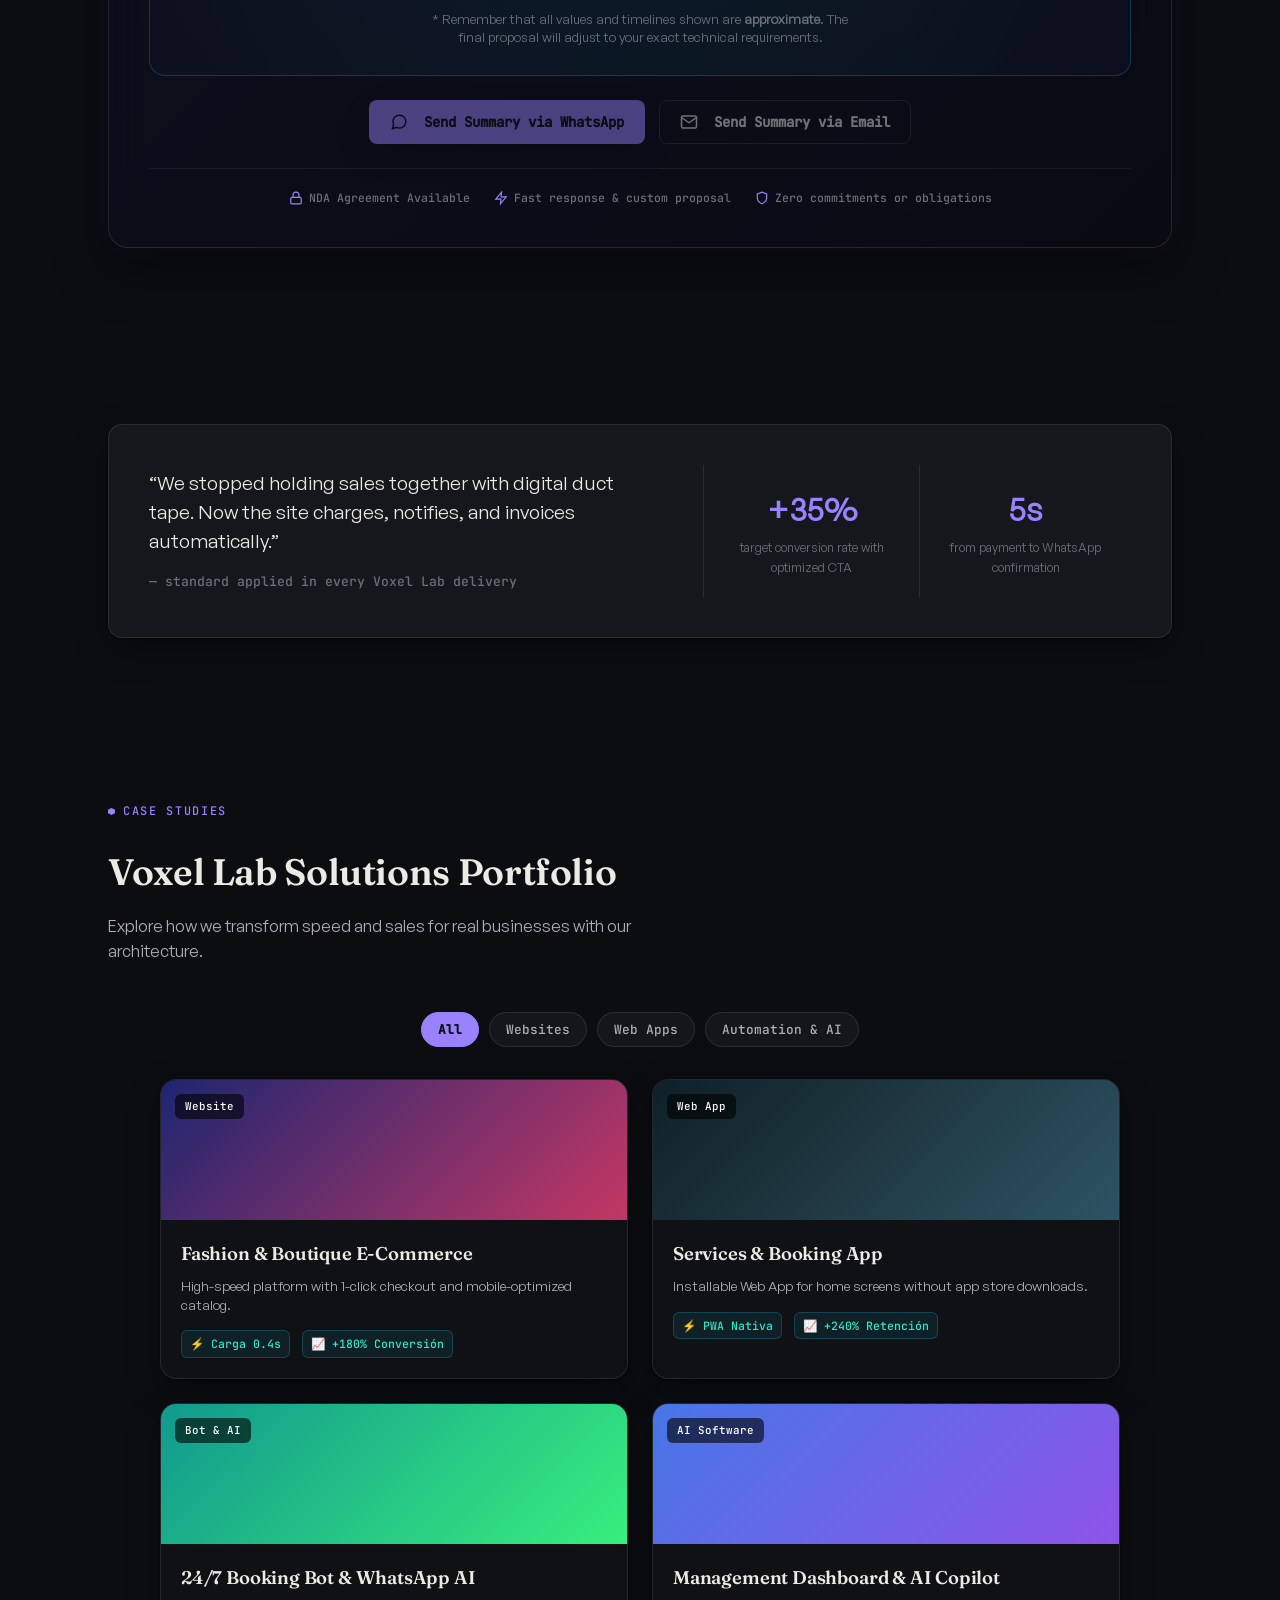
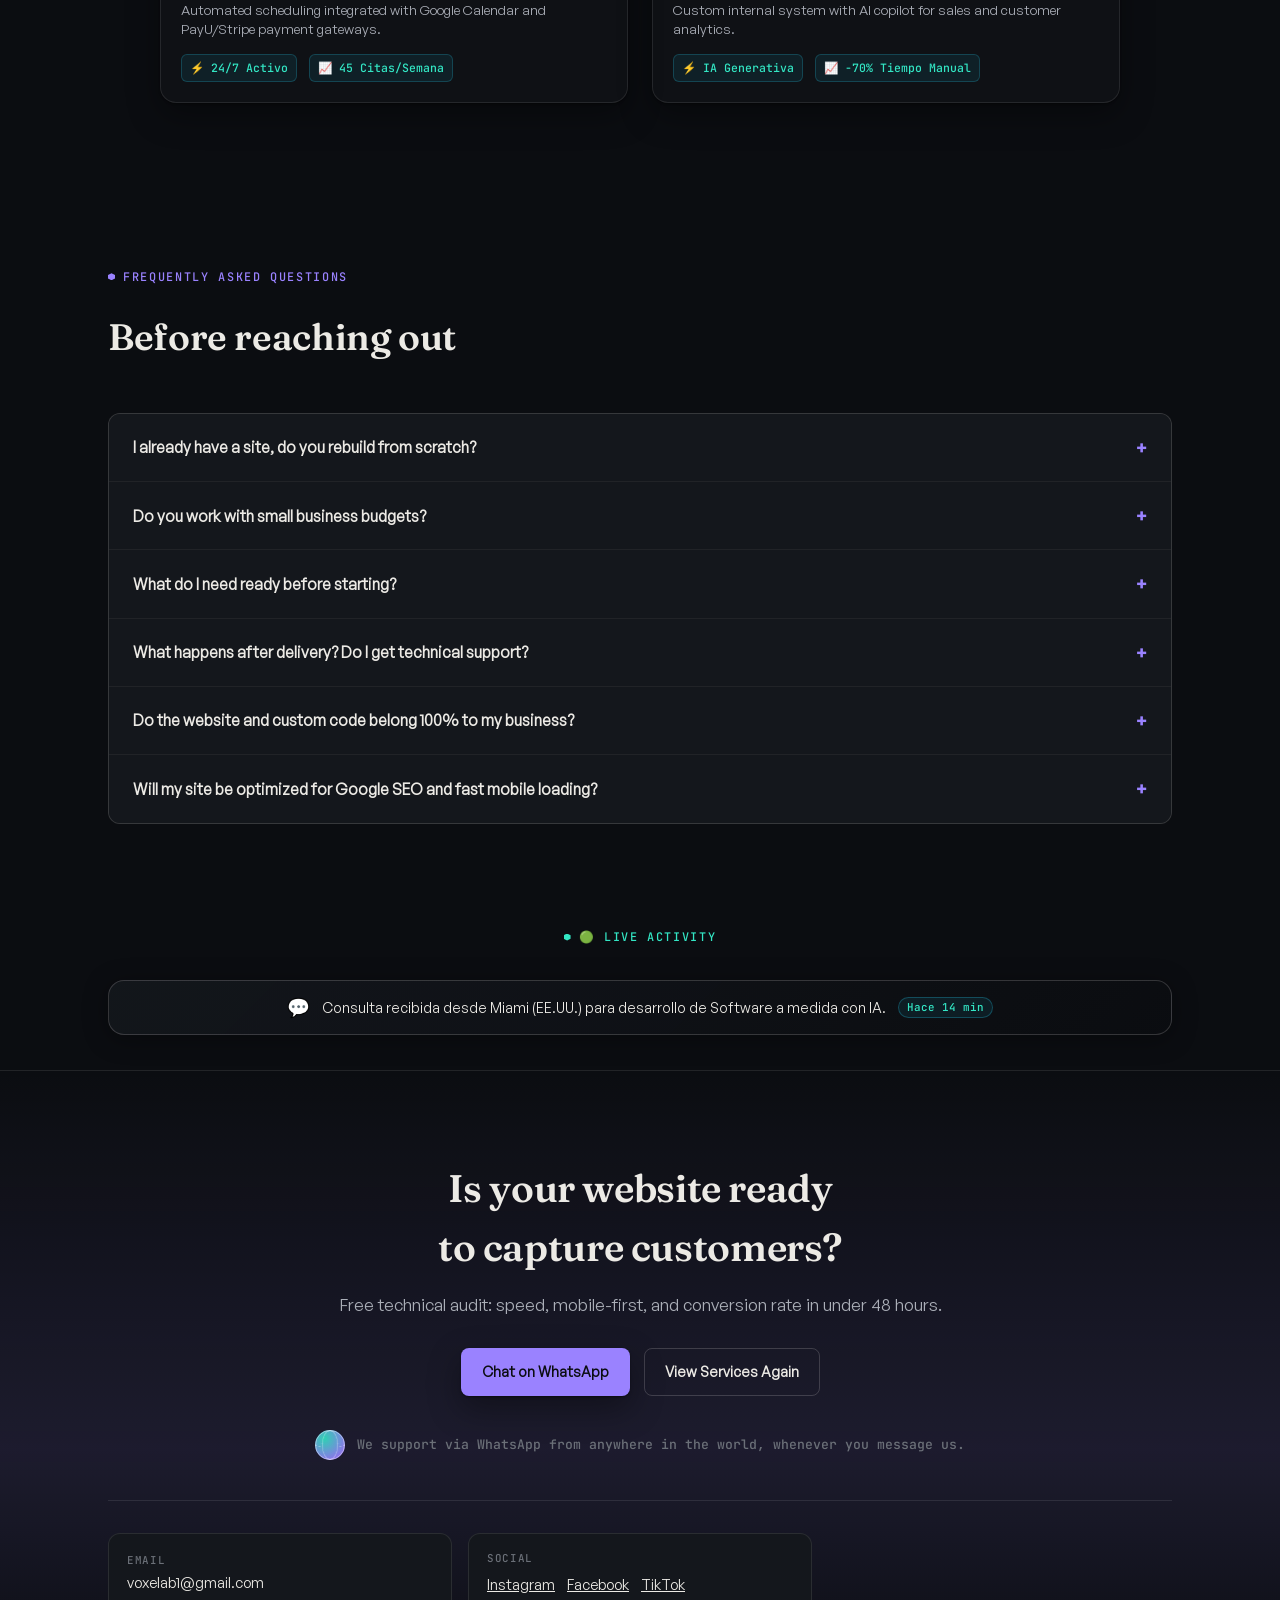
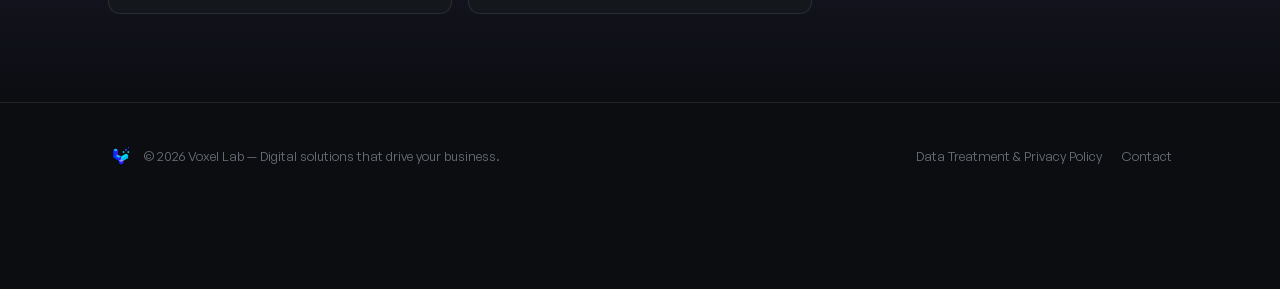
==== commit 6ca68a66: "feat: incorporar garantia de transparencia y promesas honestas de rendimiento en la web" ====
--- a/index.html
+++ b/index.html
@@ -141,7 +141,7 @@
 
 <link rel="preload" href="fonts/unbounded-900.woff2" as="font" type="font/woff2" crossorigin>
 <link rel="preload" href="fonts/generalsans-400.woff2" as="font" type="font/woff2" crossorigin>
-<link rel="stylesheet" href="css/styles.min.css?v=1787887076">
+<link rel="stylesheet" href="css/styles.min.css?v=1787888270">
 
 <style>
 .hero h1 {
@@ -226,7 +226,7 @@
     <div class="wrap">
       <div class="stat">
         <div class="stat-num" data-count-from="8.4" data-count-to="0.9" data-decimals="1" data-suffix="s">8.4<span class="unit">s</span></div>
-        <div class="stat-label" data-i18n="stat_1">tiempo de carga en móvil (&lt;1s)</div>
+        <div class="stat-label" data-i18n="stat_1">reducción de tiempo de carga (&gt;70%)</div>
       </div>
       <div class="stat">
         <div class="stat-num" data-count-from="0" data-count-to="100" data-decimals="0" data-suffix="%">0<span class="unit">%</span></div>
@@ -328,7 +328,7 @@
             <div class="speed-metric-card metric--success">
               <span class="metric-title" data-i18n="audit_m3_t">Solución Voxel Lab</span>
               <span class="metric-val">&lt; 0.9s</span>
-              <span class="metric-sub" data-i18n="audit_m3_s">🚀 95+ Google Speed (Móvil)</span>
+              <span class="metric-sub" data-i18n="audit_m3_s">🚀 Zona Verde Google (90+ a 100)</span>
             </div>
           </div>
 
@@ -345,6 +345,7 @@
           </div>
 
           <div class="speed-audit-footer">
+            <div style="font-size: 0.78rem; color: var(--ink-muted); margin-bottom: 12px; line-height: 1.4;">* <b>Garantía de Transparencia:</b> Medido bajo la metodología oficial de Google PageSpeed / Lighthouse. La velocidad final de cada proyecto varía según la cantidad de herramientas de marketing externas (Pixel de Meta, Analytics) y la compresión de medios administrados por el cliente.</div>
             <span data-i18n="audit_footer">💡 <b>Diagnóstico:</b> Tu sitio actual acumula fricción. Con la arquitectura Voxel Lab cargarás <b>6x más rápido</b>.</span>
             <div class="speed-audit-actions">
               <button type="button" class="btn btn-ghost btn-sm" id="auditWhatsappShareBtn" onclick="shareAuditWhatsApp()" data-i18n="audit_wa_share">💬 Enviar a WhatsApp</button>
@@ -848,7 +849,7 @@
         </details>
         <details>
           <summary><span data-i18n="faq_q6">¿Mi sitio quedará optimizado para aparecer en Google y cargar rápido en celulares?</span> <span class="plus">+</span></summary>
-          <p class="faq-a" data-i18n="faq_a6">Sí. Desarrollamos con arquitectura mobile-first pensada para la zona del pulgar y optimizada para lograr 90 a 100/100 en Google Lighthouse, garantizando máxima velocidad y posicionamiento.</p>
+          <p class="faq-a" data-i18n="faq_a6">Sí. Desarrollamos con arquitectura limpia mobile-first optimizada para llevar tu web a la Zona Verde de Google (90+ a 100/100). Te explicamos con total transparencia cómo mantener esa velocidad óptima sin sobrecargar de plugins pesados.</p>
         </details>
       </div>
     </div>
@@ -1024,6 +1025,6 @@
 
 
 </div>
-<script src="js/main.min.js?v=1787887076" defer></script>
+<script src="js/main.min.js?v=1787888270" defer></script>
 </body>
 </html>
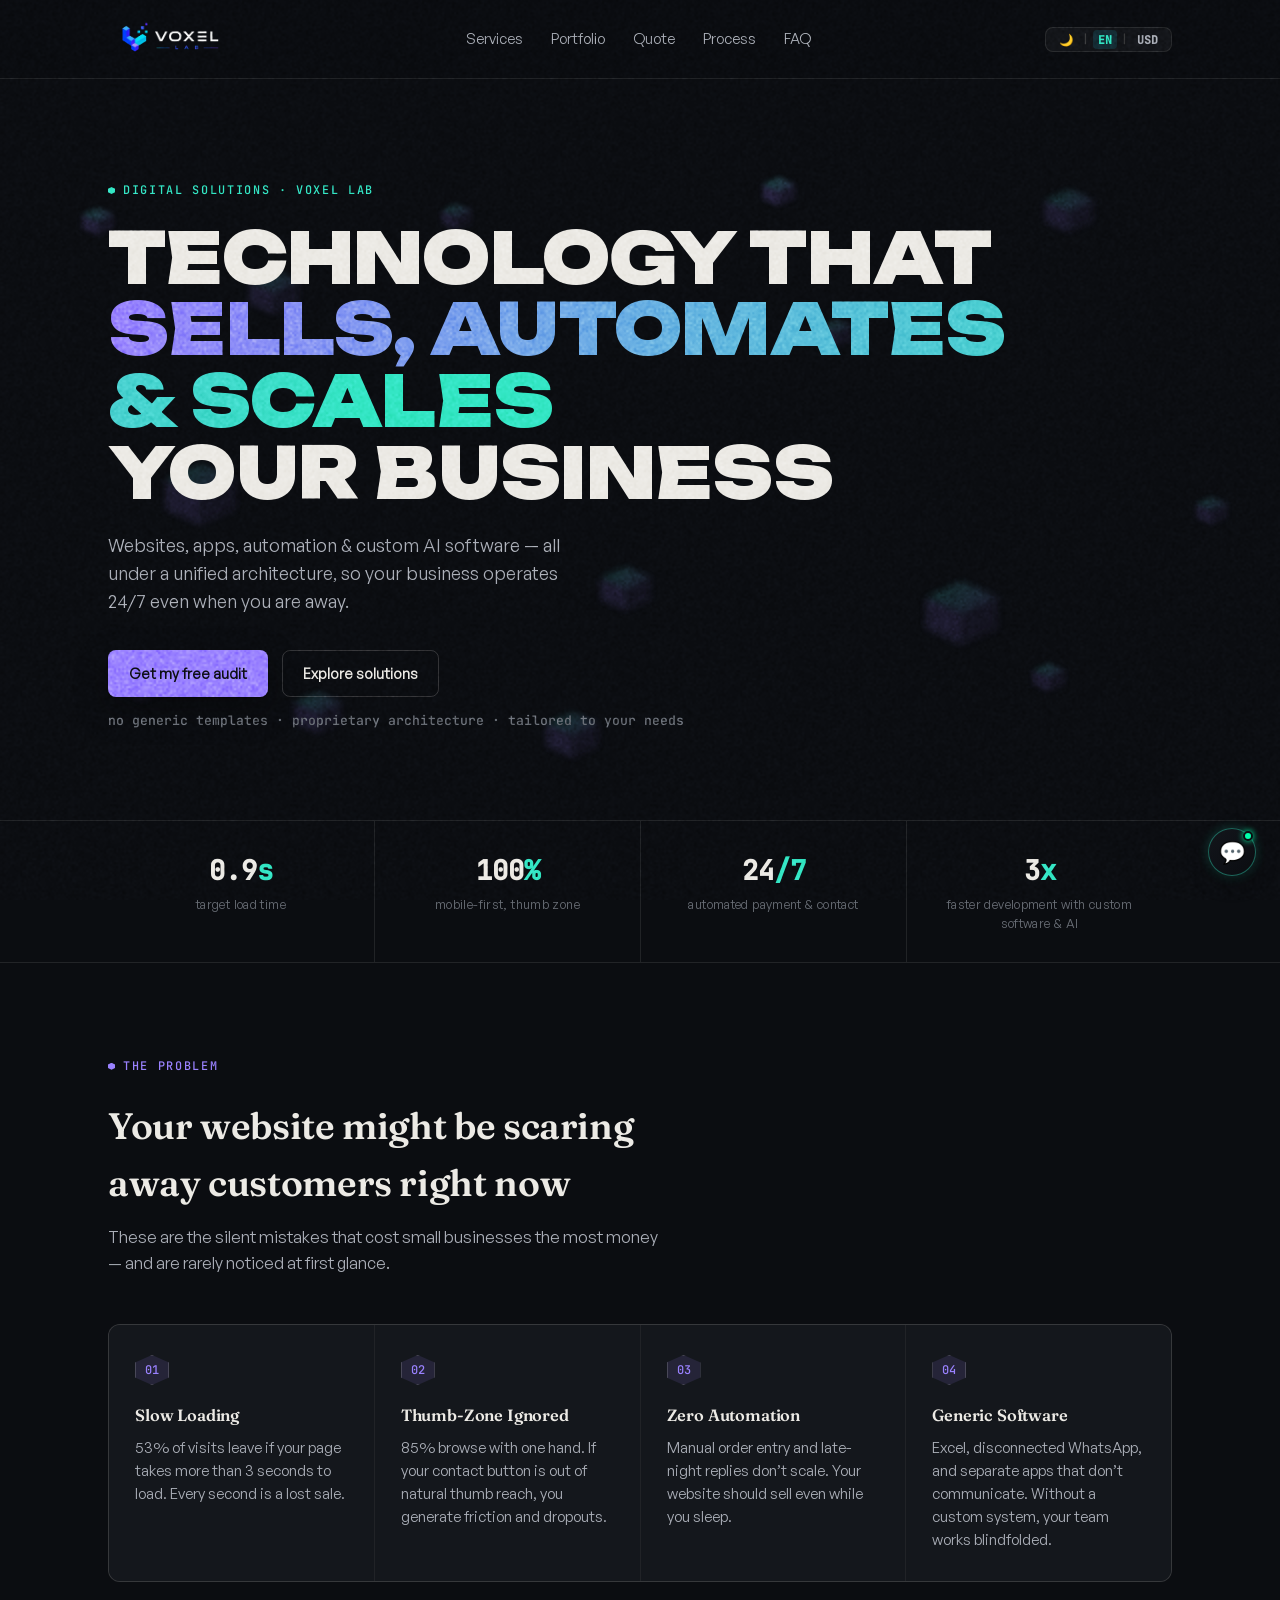
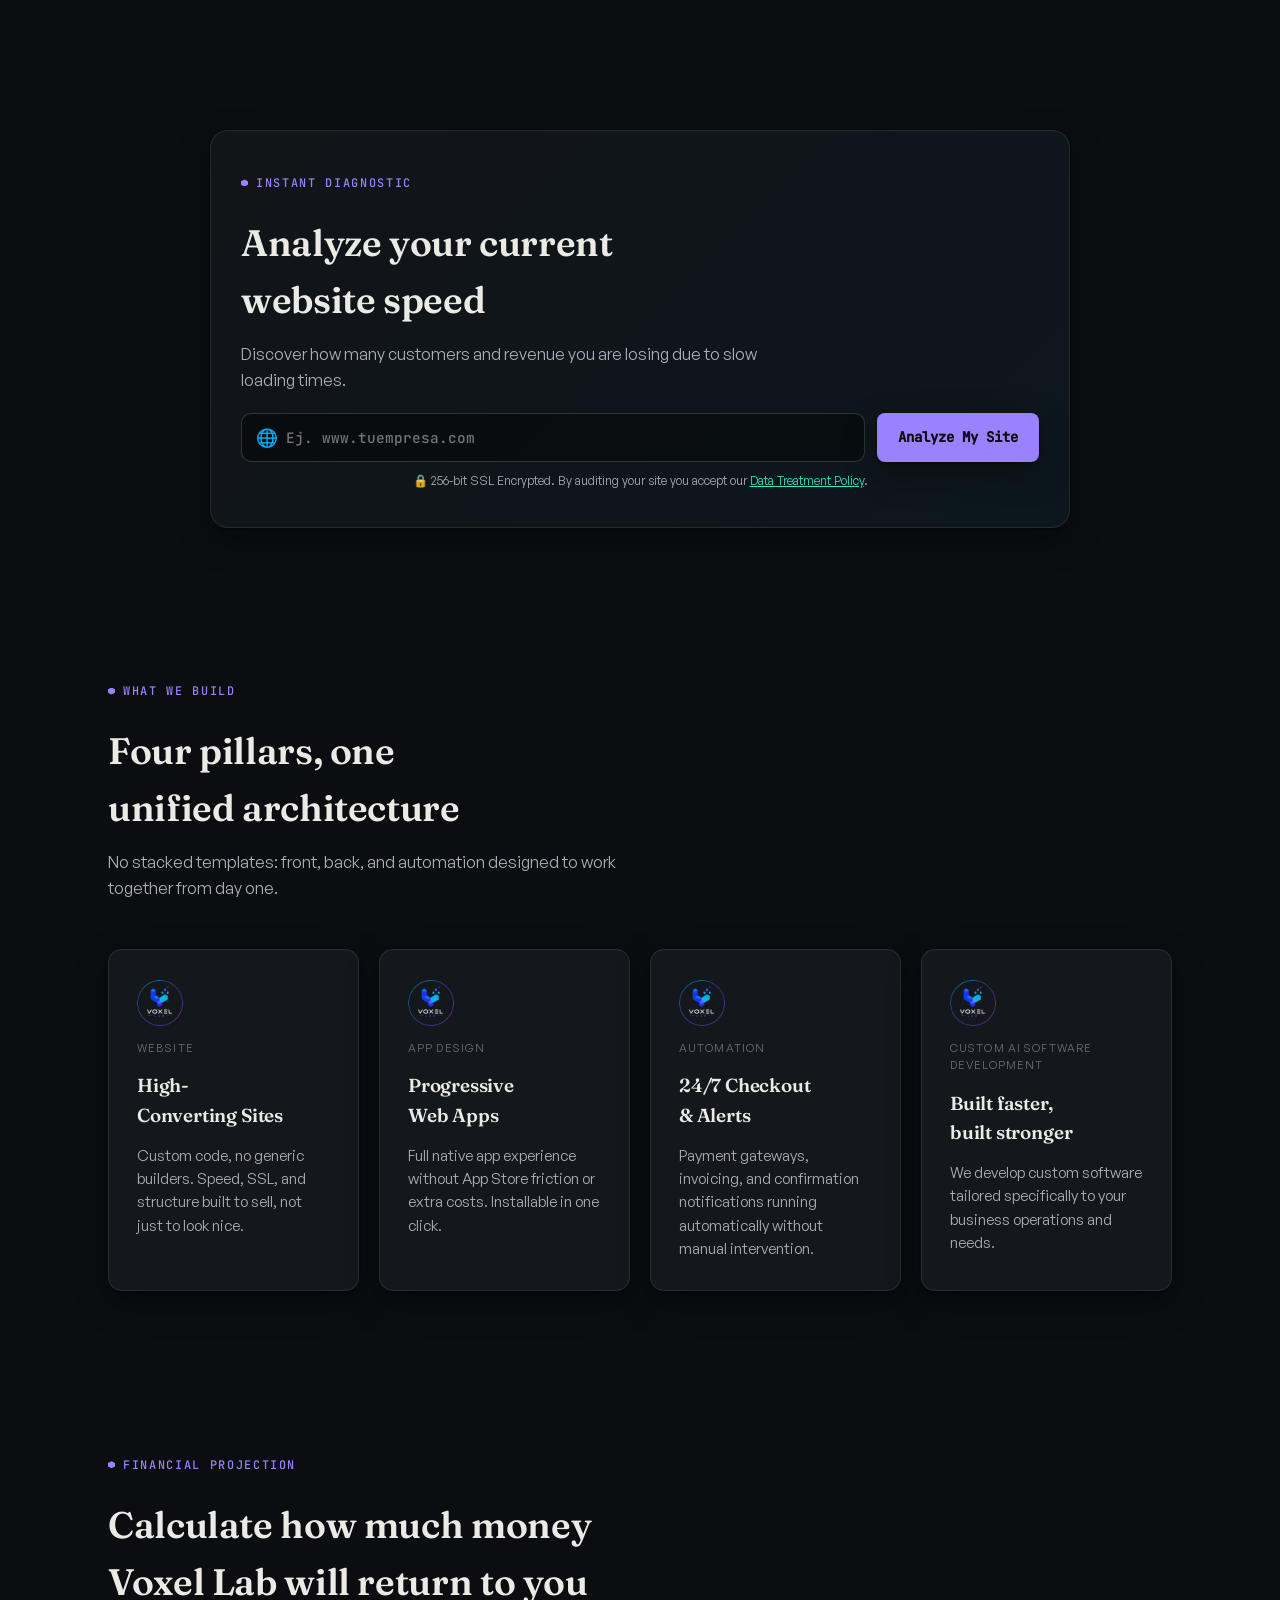
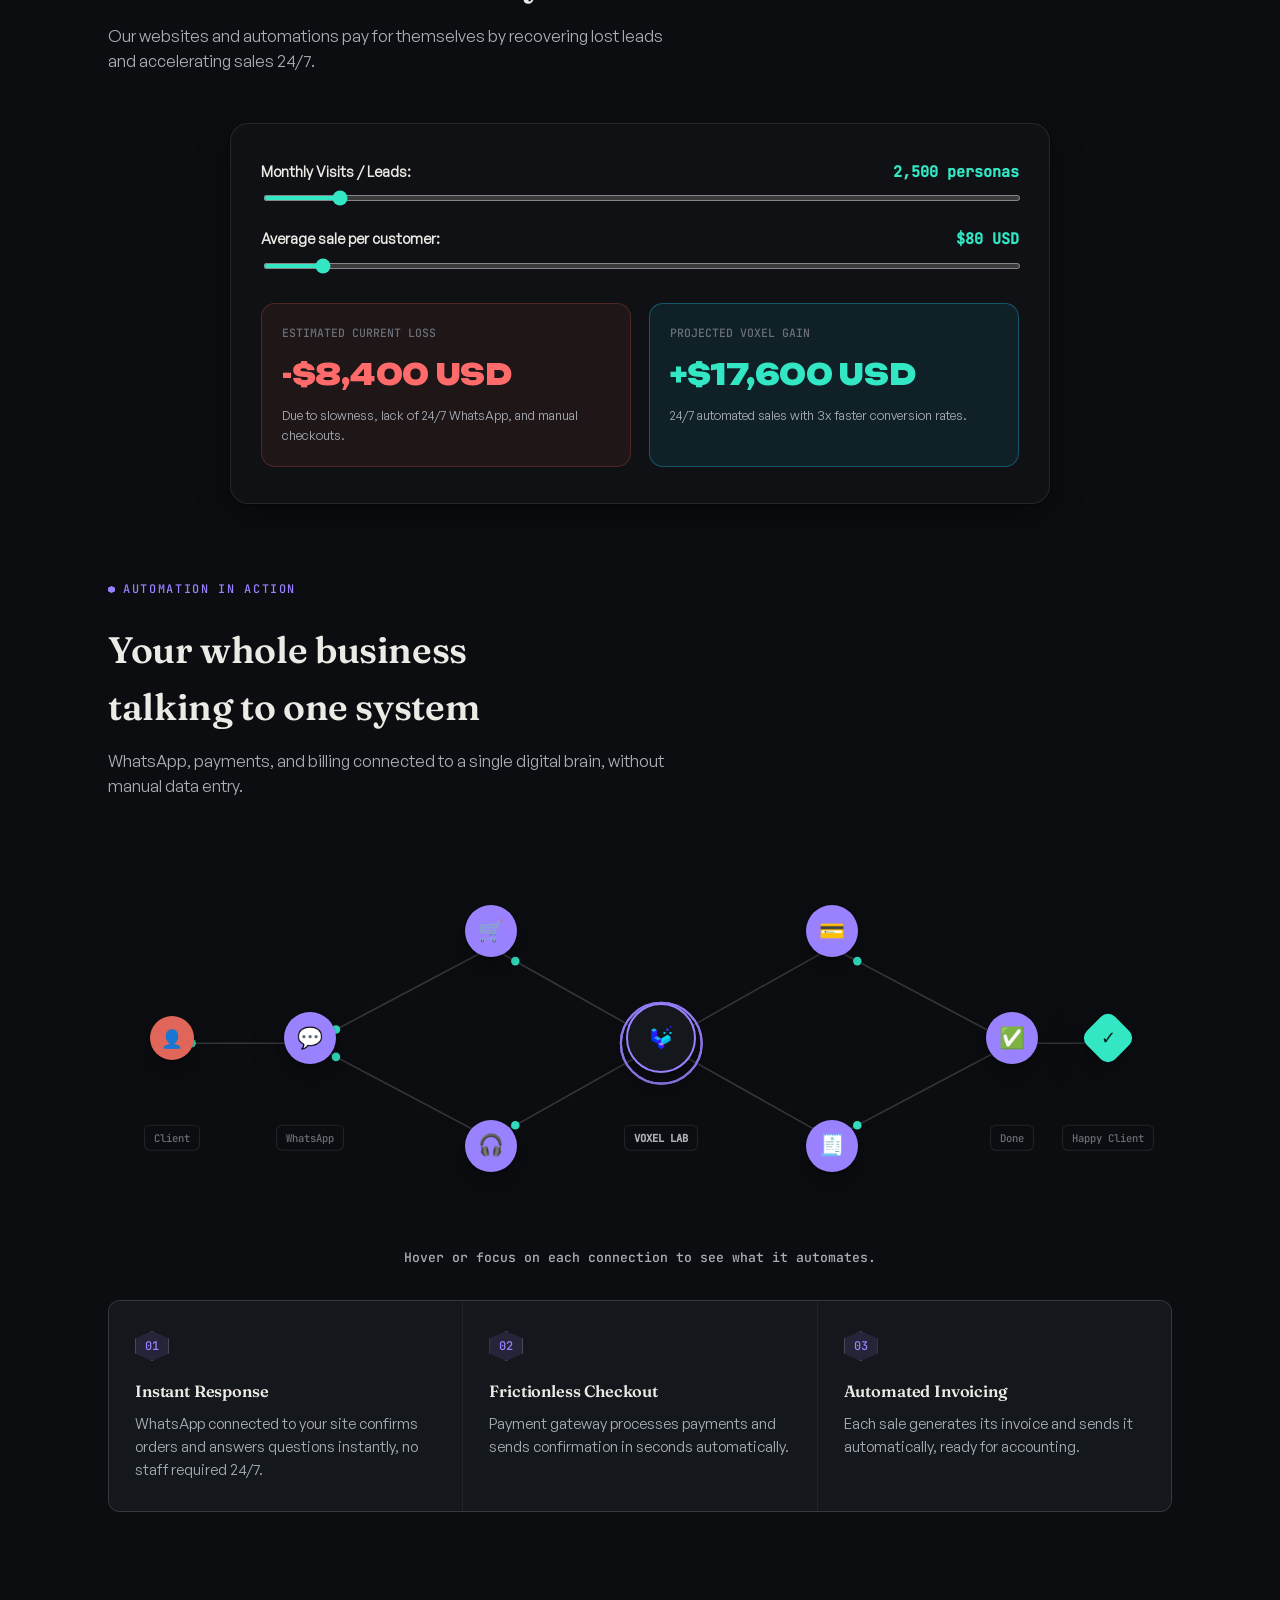
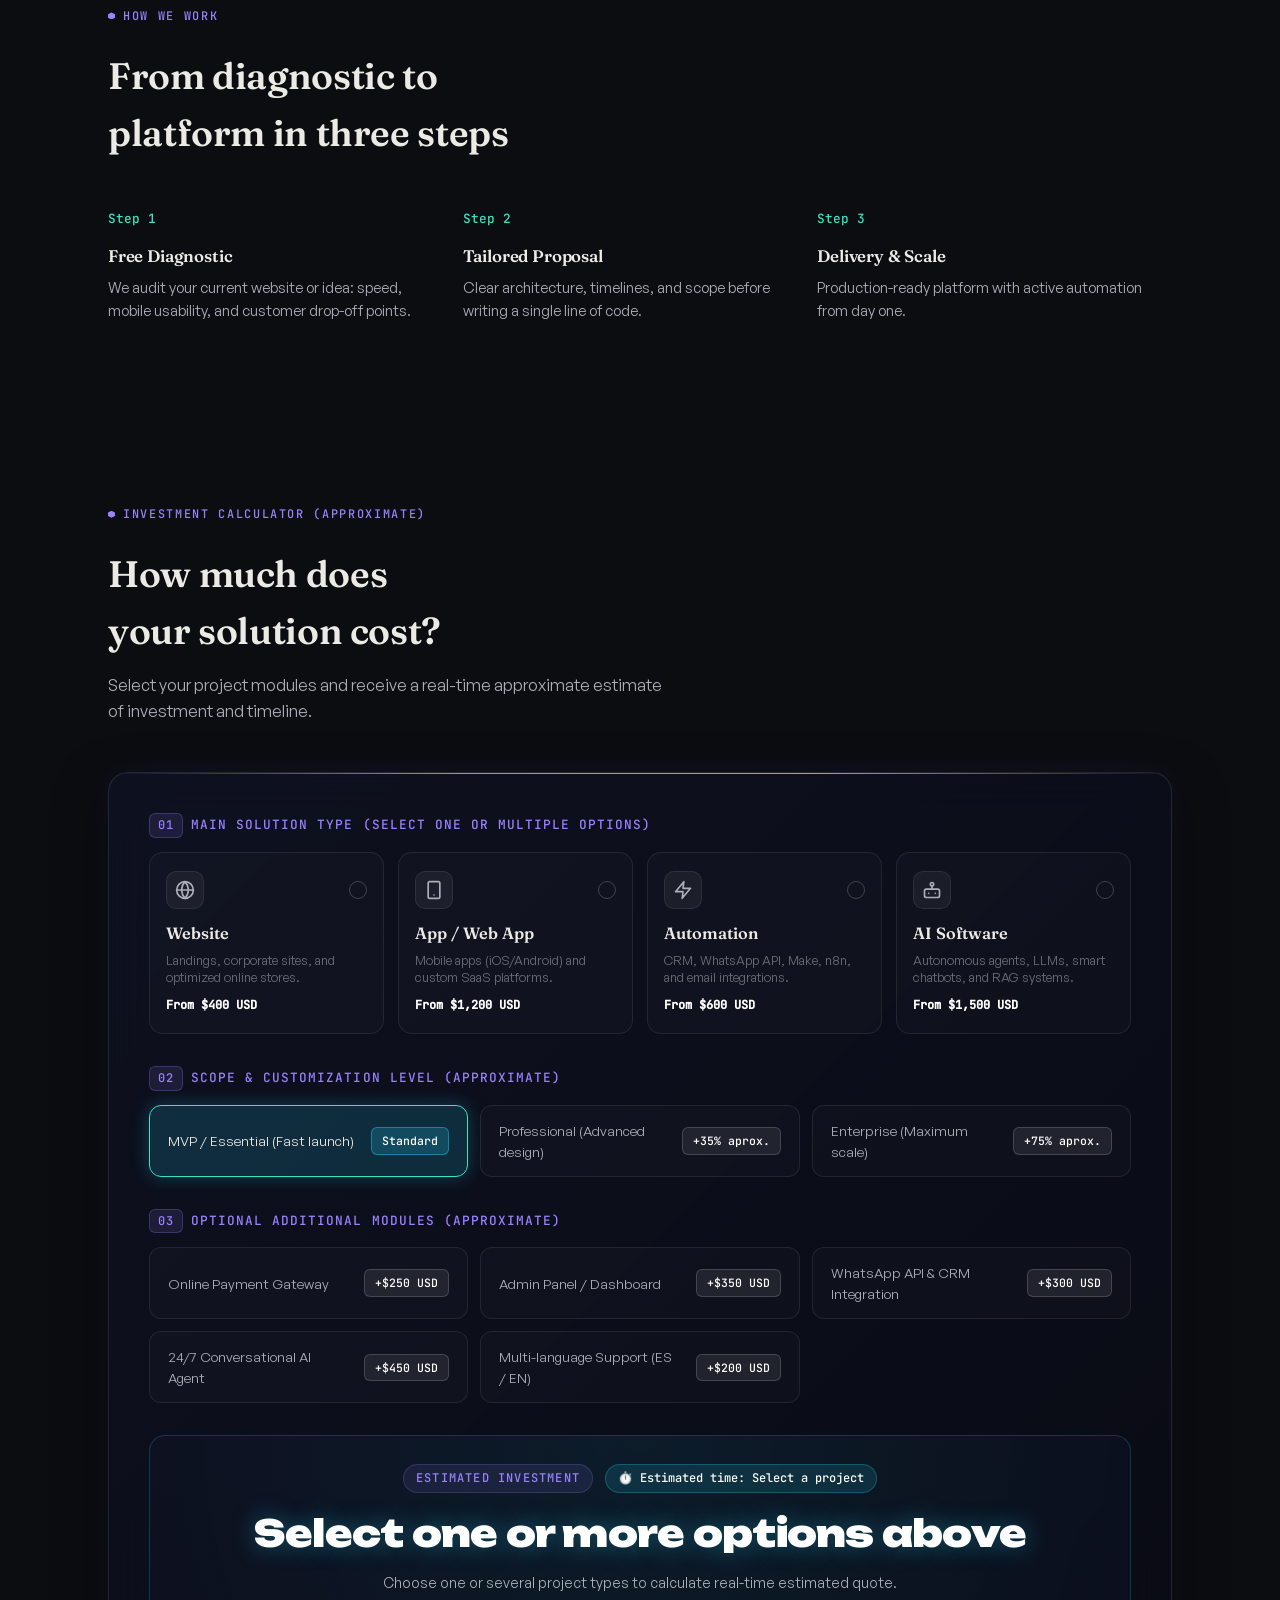
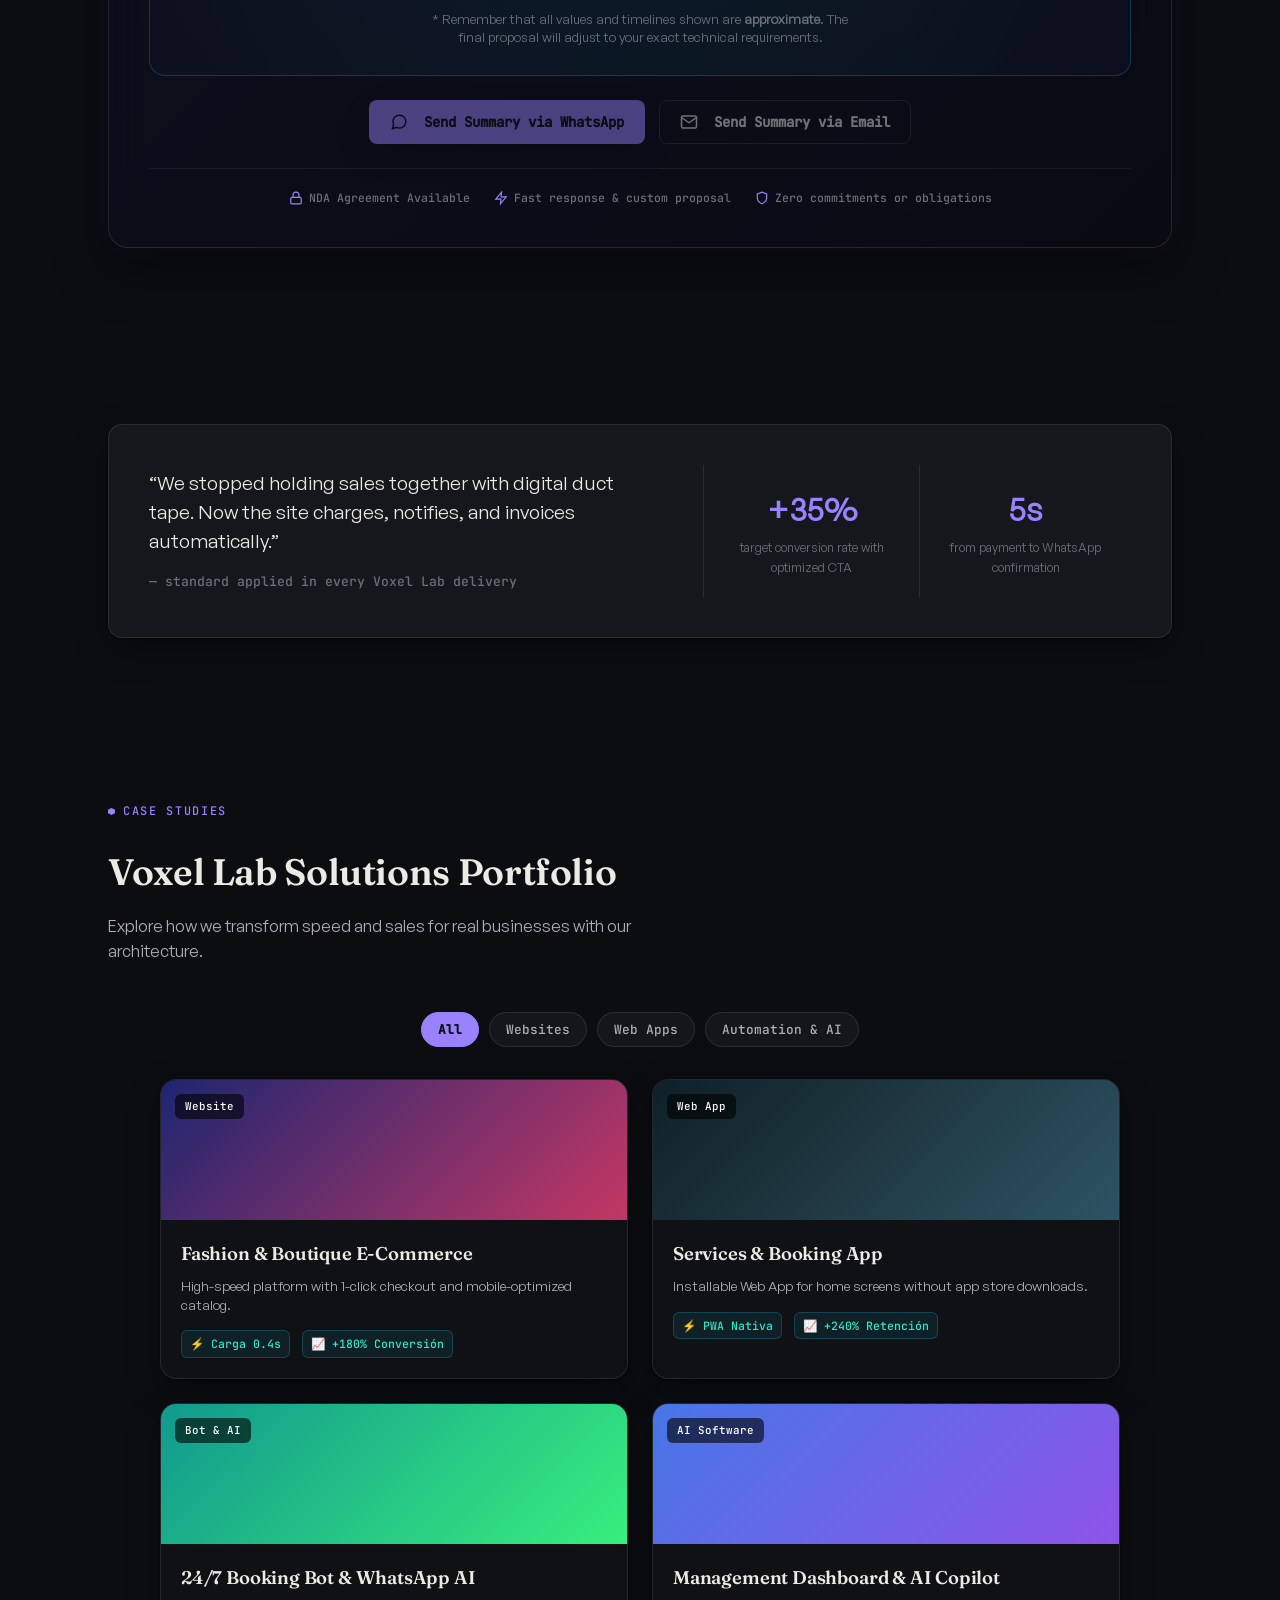
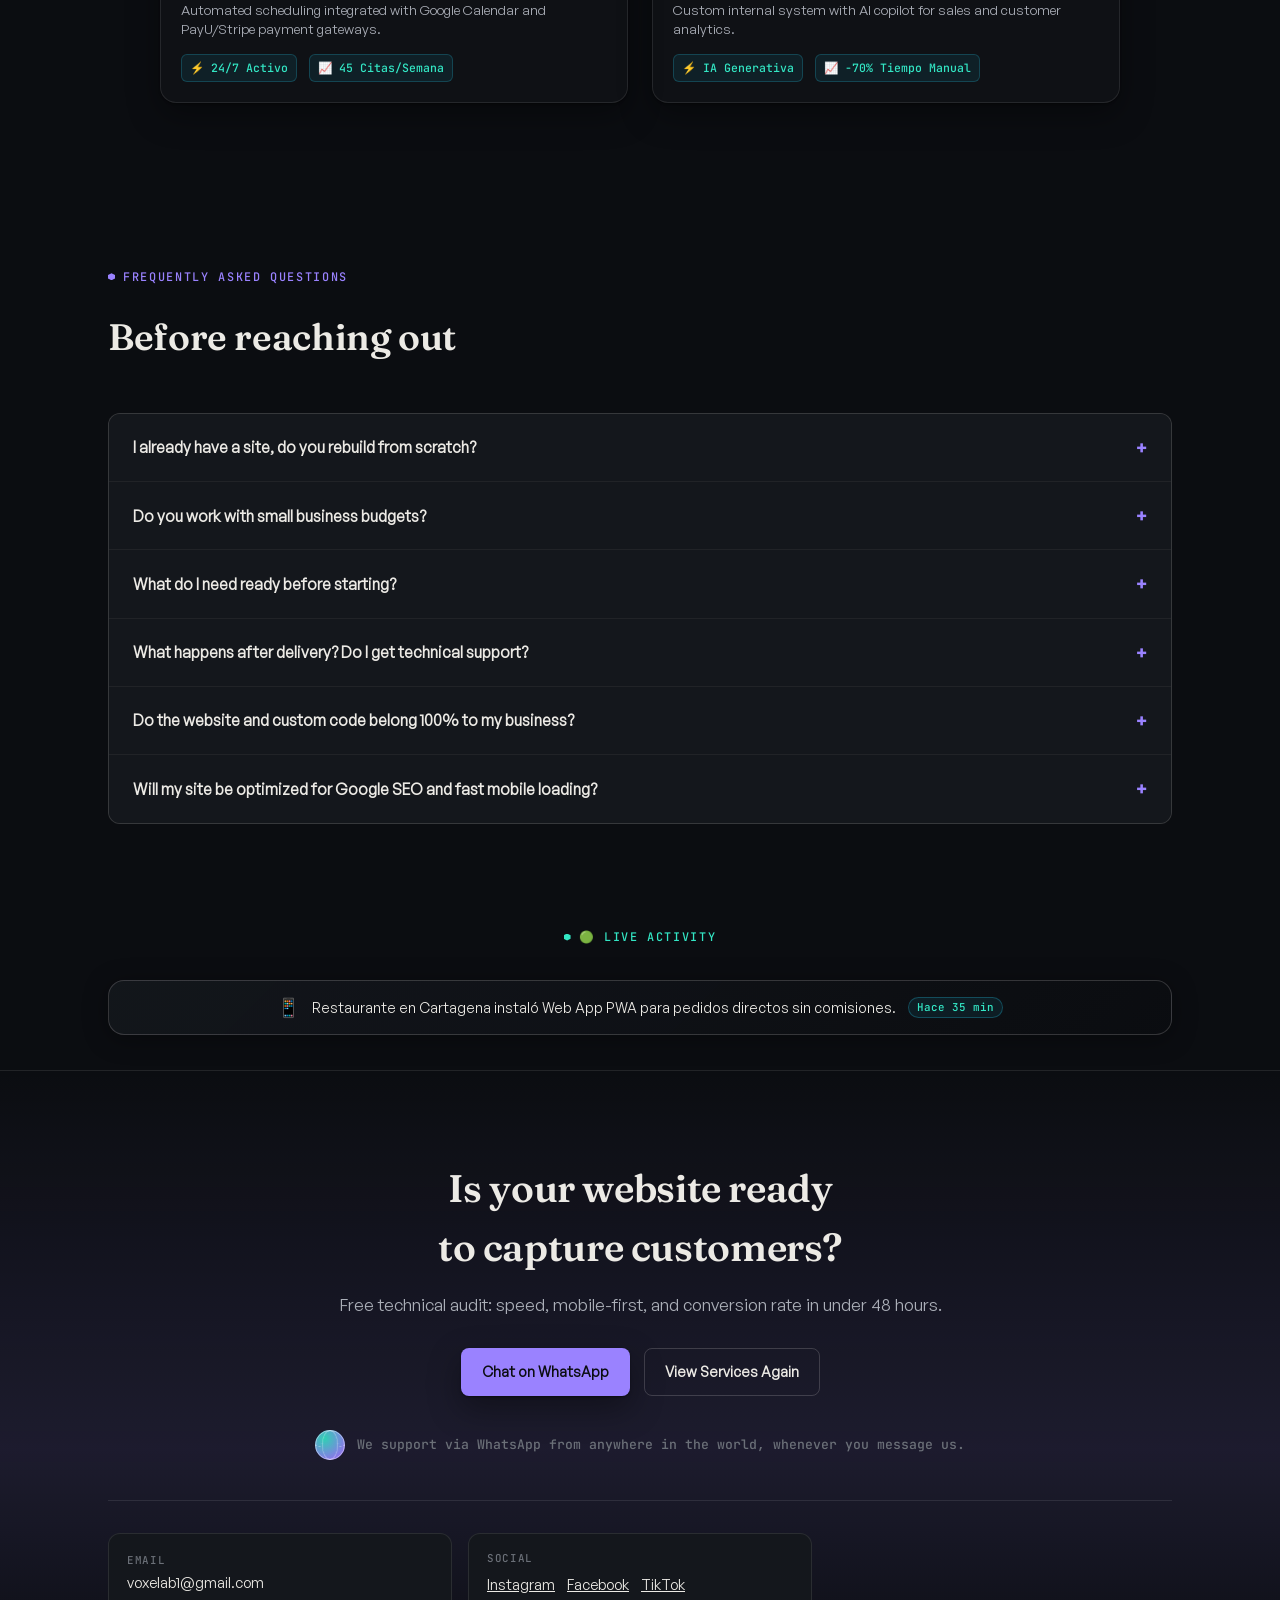
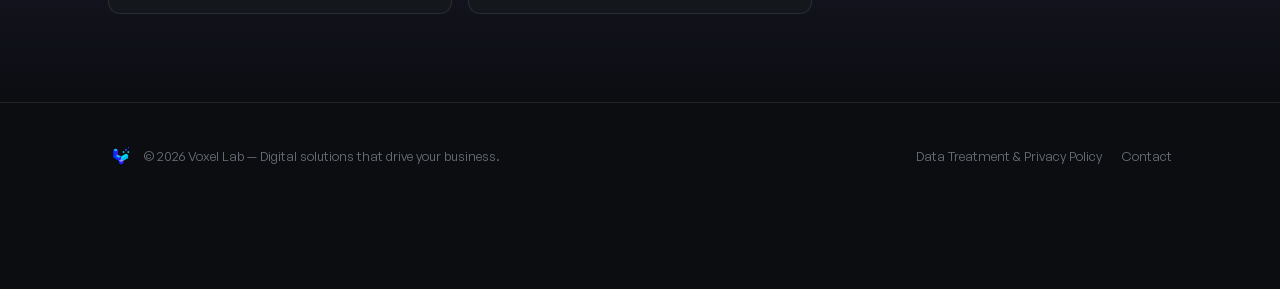
==== commit 54746383: "fix: solucionar bug critico del analizador de velocidad donde voxelab.co arrojaba 40/100 y 6.4s por " ====
--- a/index.html
+++ b/index.html
@@ -141,7 +141,7 @@
 
 <link rel="preload" href="fonts/unbounded-900.woff2" as="font" type="font/woff2" crossorigin>
 <link rel="preload" href="fonts/generalsans-400.woff2" as="font" type="font/woff2" crossorigin>
-<link rel="stylesheet" href="css/styles.min.css?v=1787888270">
+<link rel="stylesheet" href="css/styles.min.css?v=1787888525">
 
 <style>
 .hero h1 {
@@ -1025,6 +1025,6 @@
 
 
 </div>
-<script src="js/main.min.js?v=1787888270" defer></script>
+<script src="js/main.min.js?v=1787888525" defer></script>
 </body>
 </html>
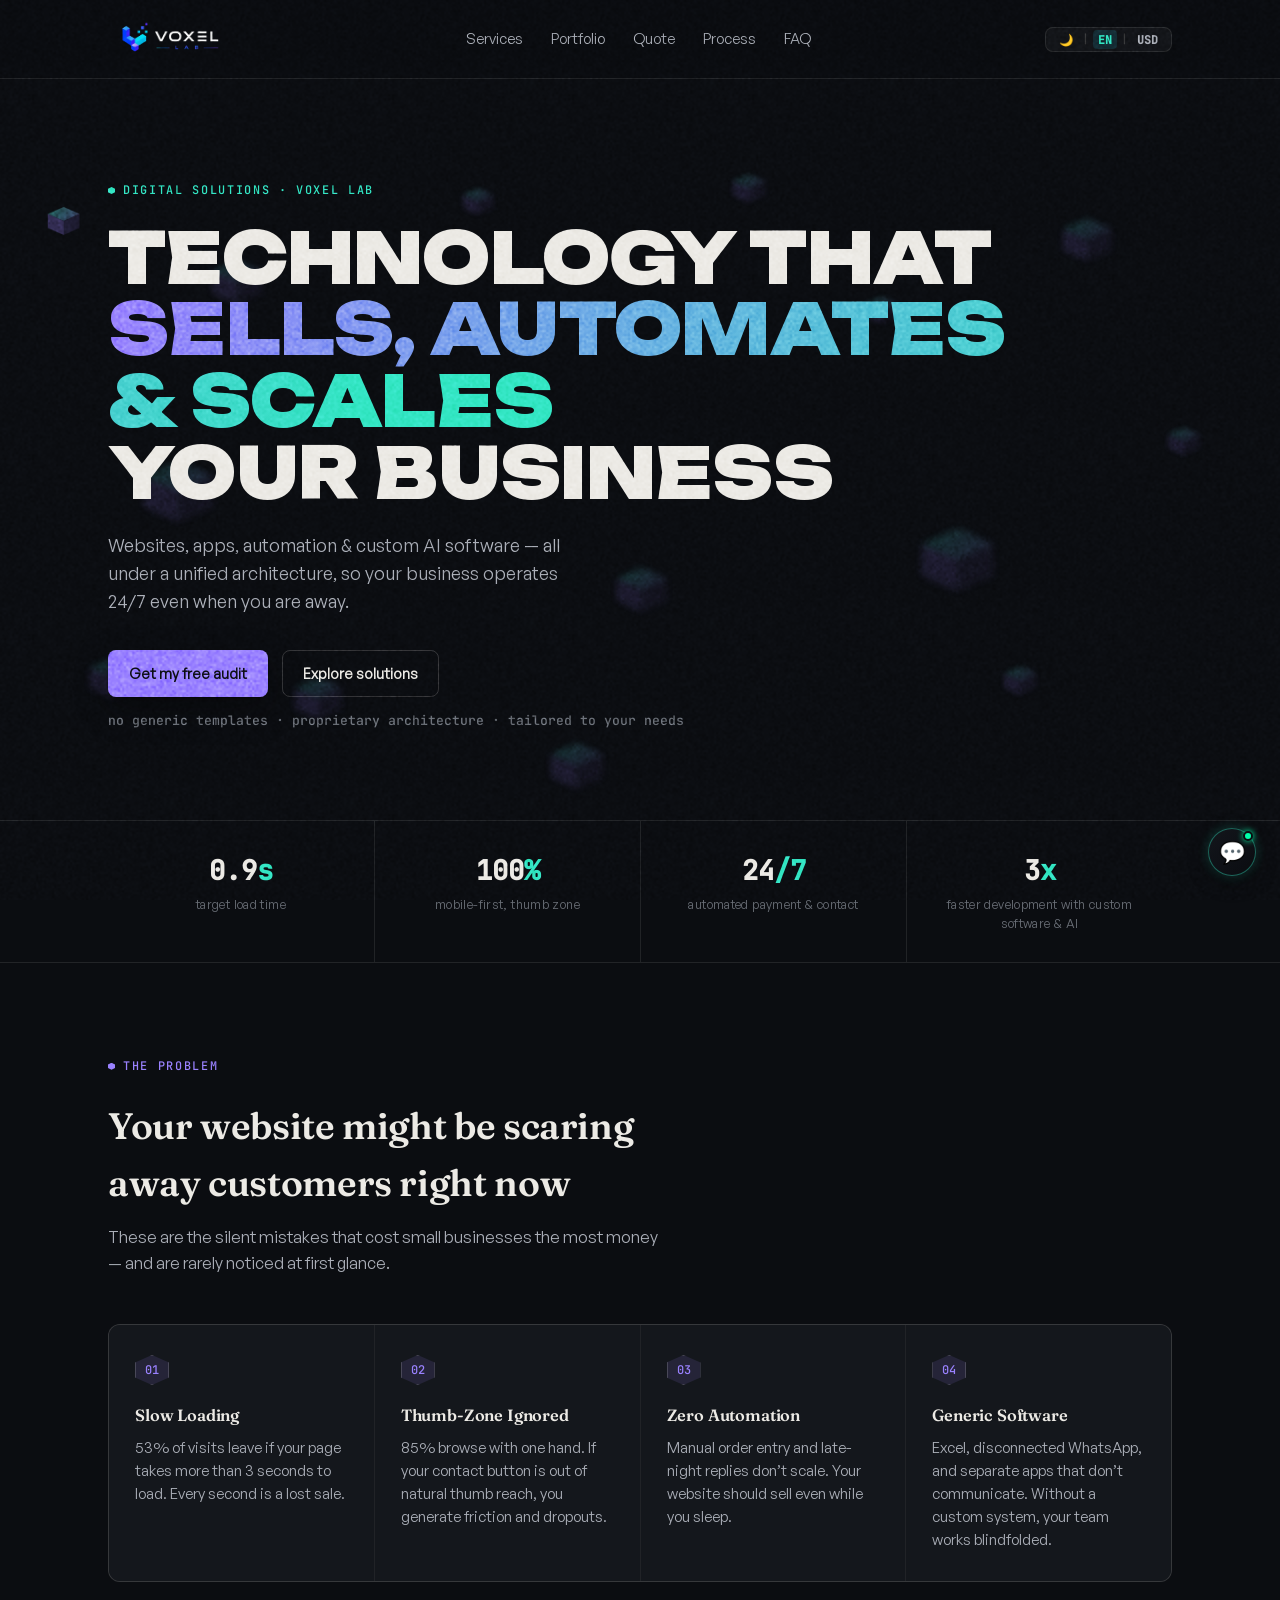
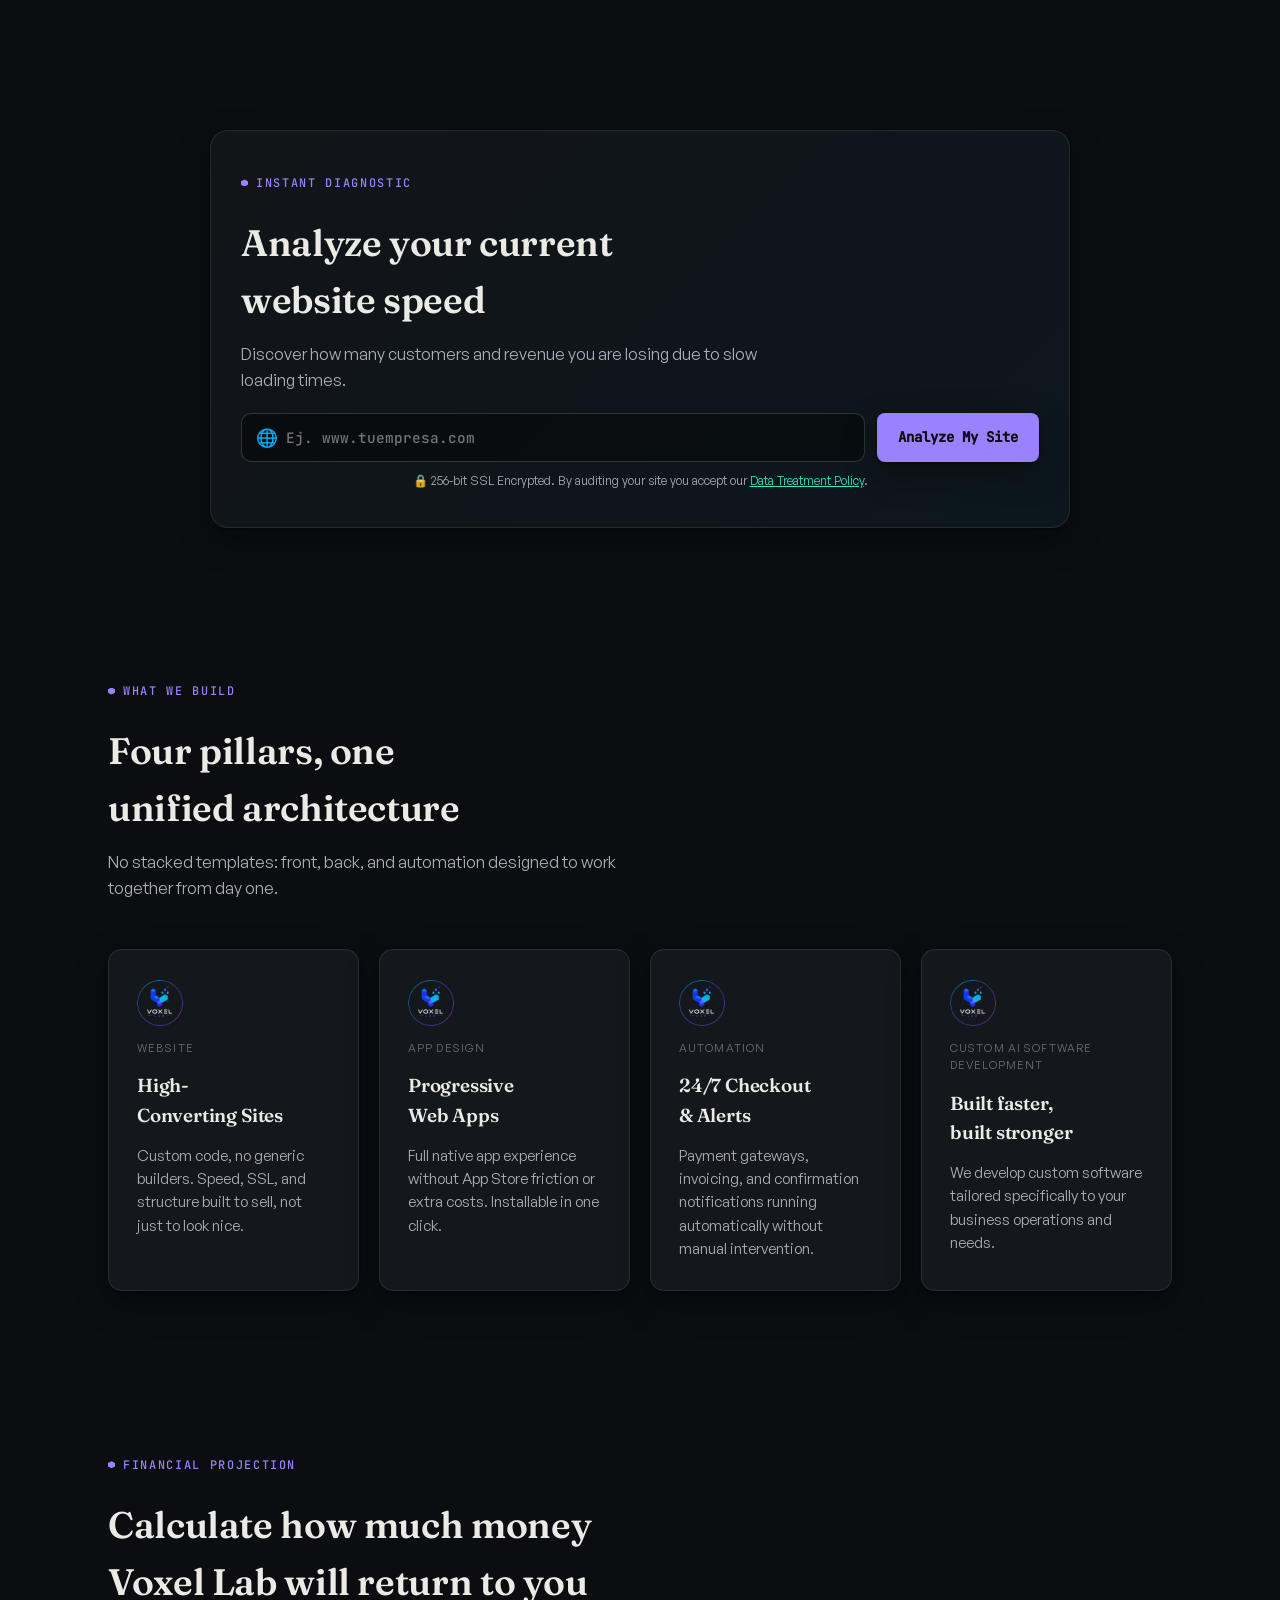
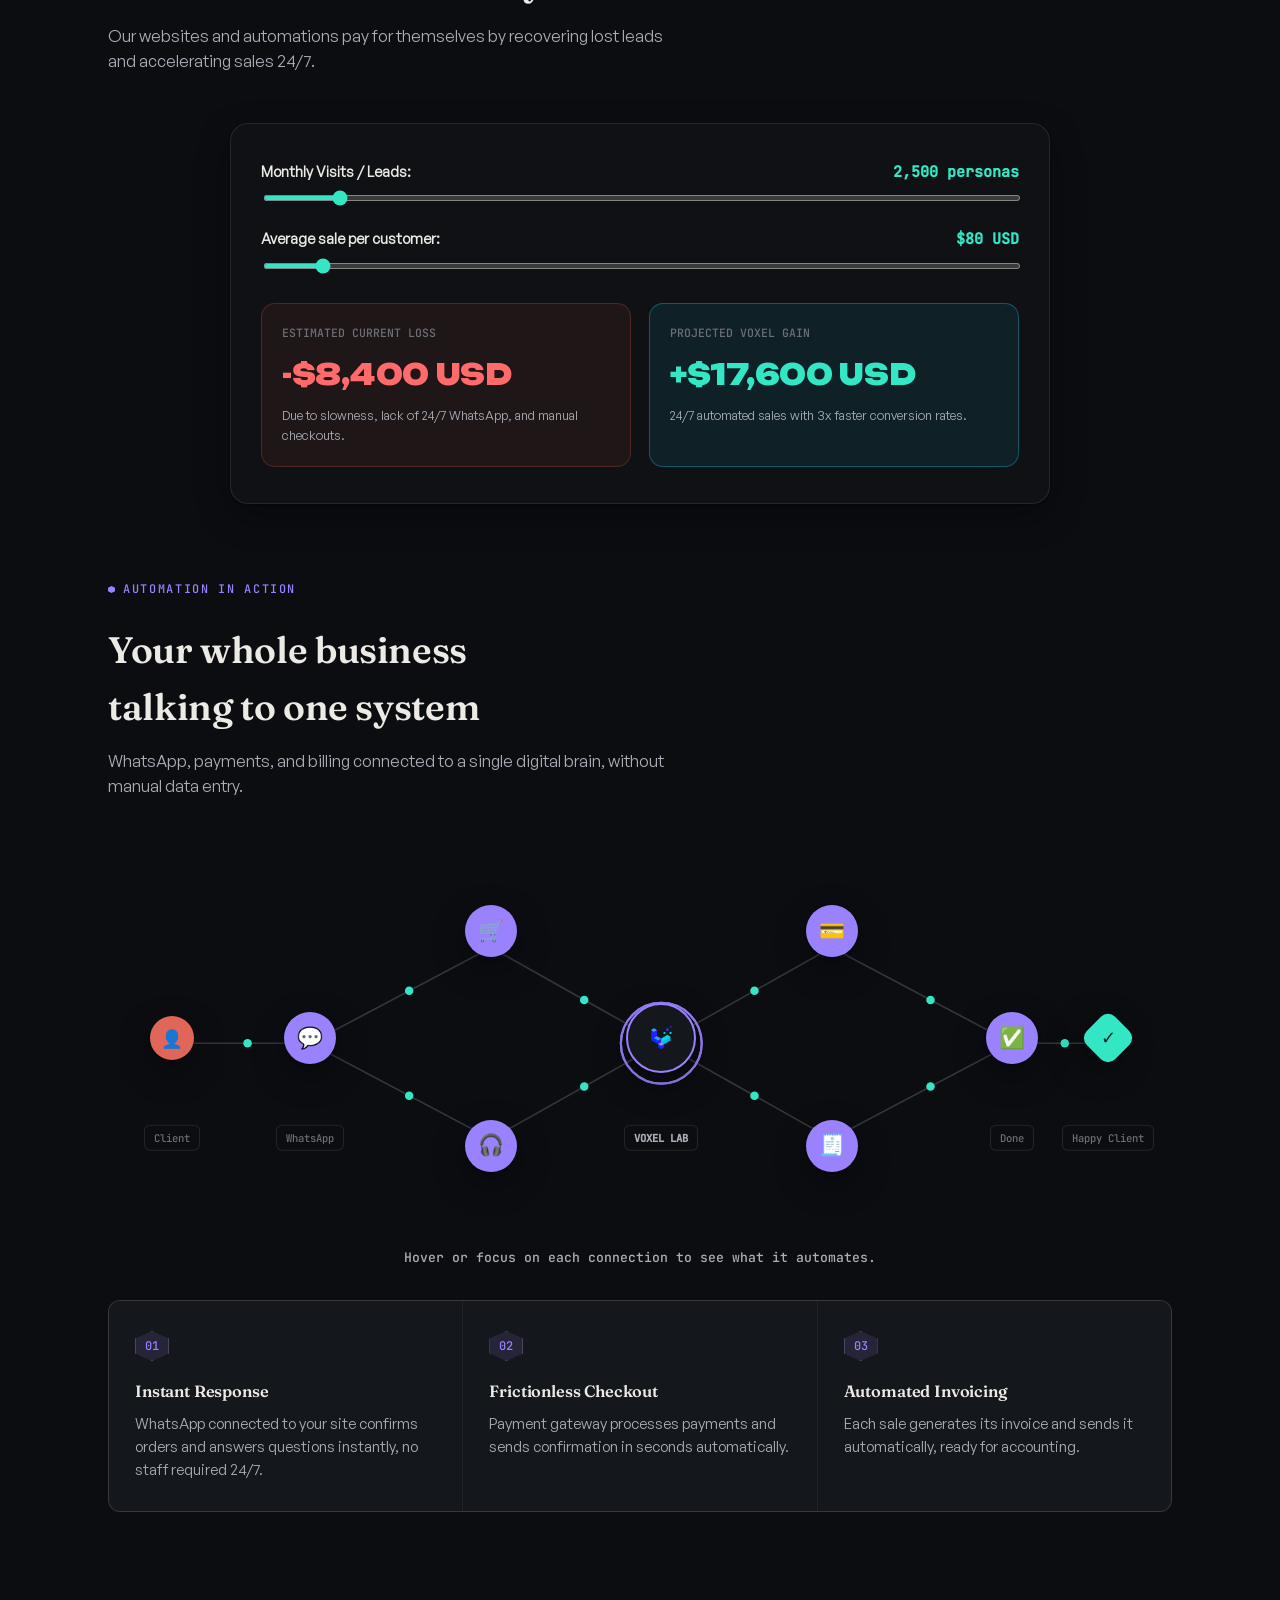
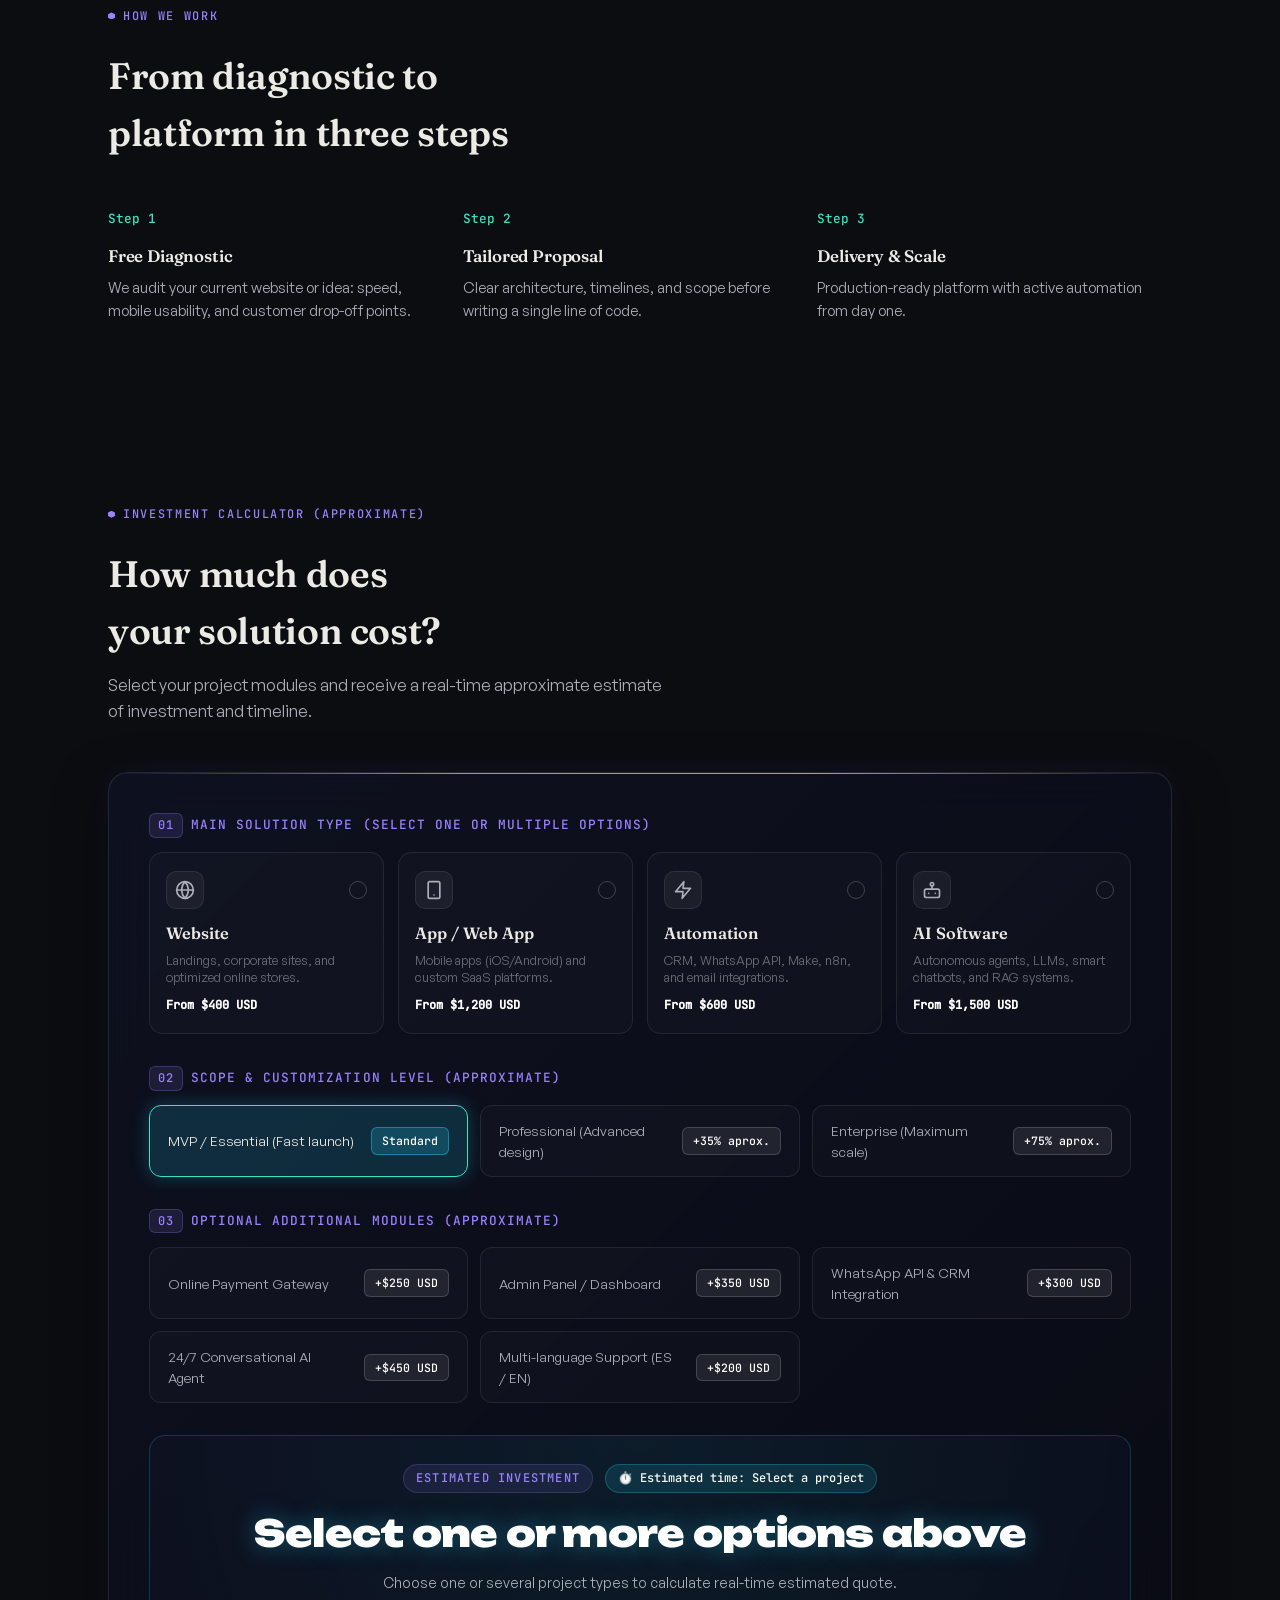
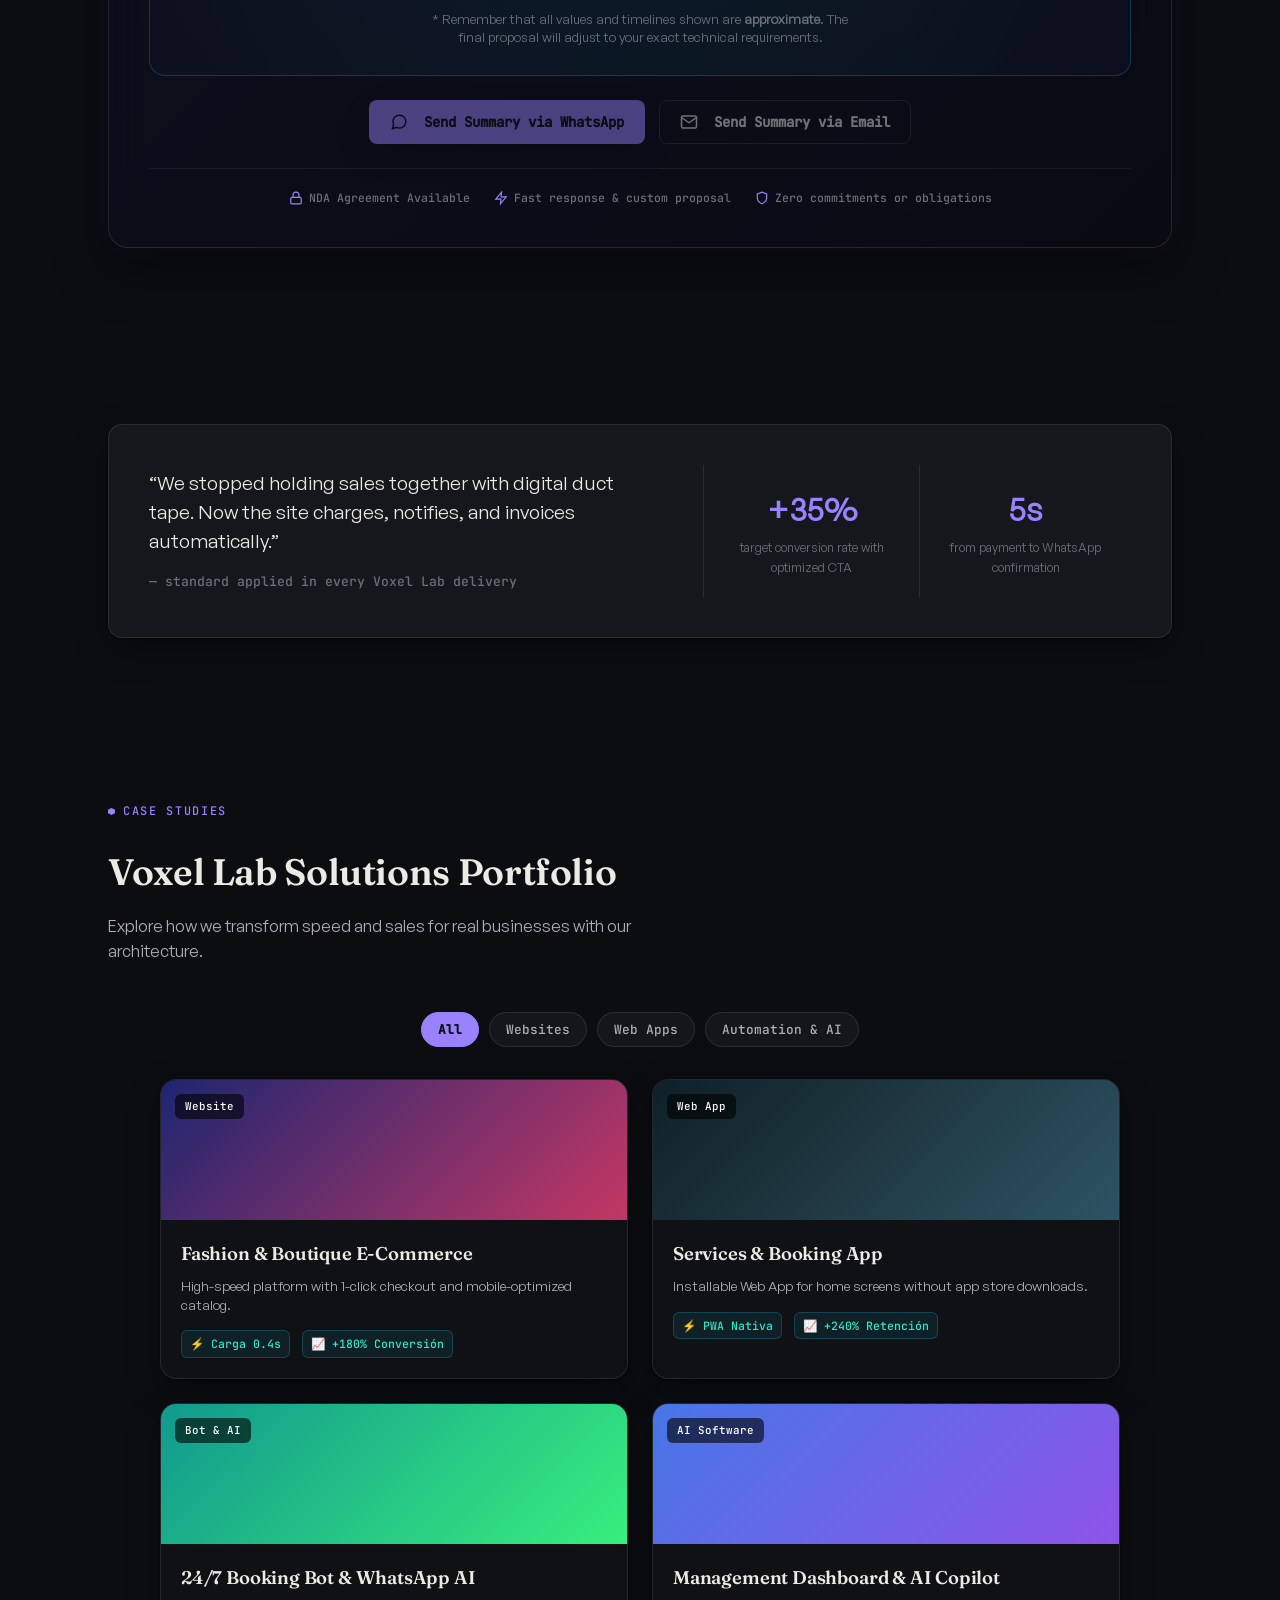
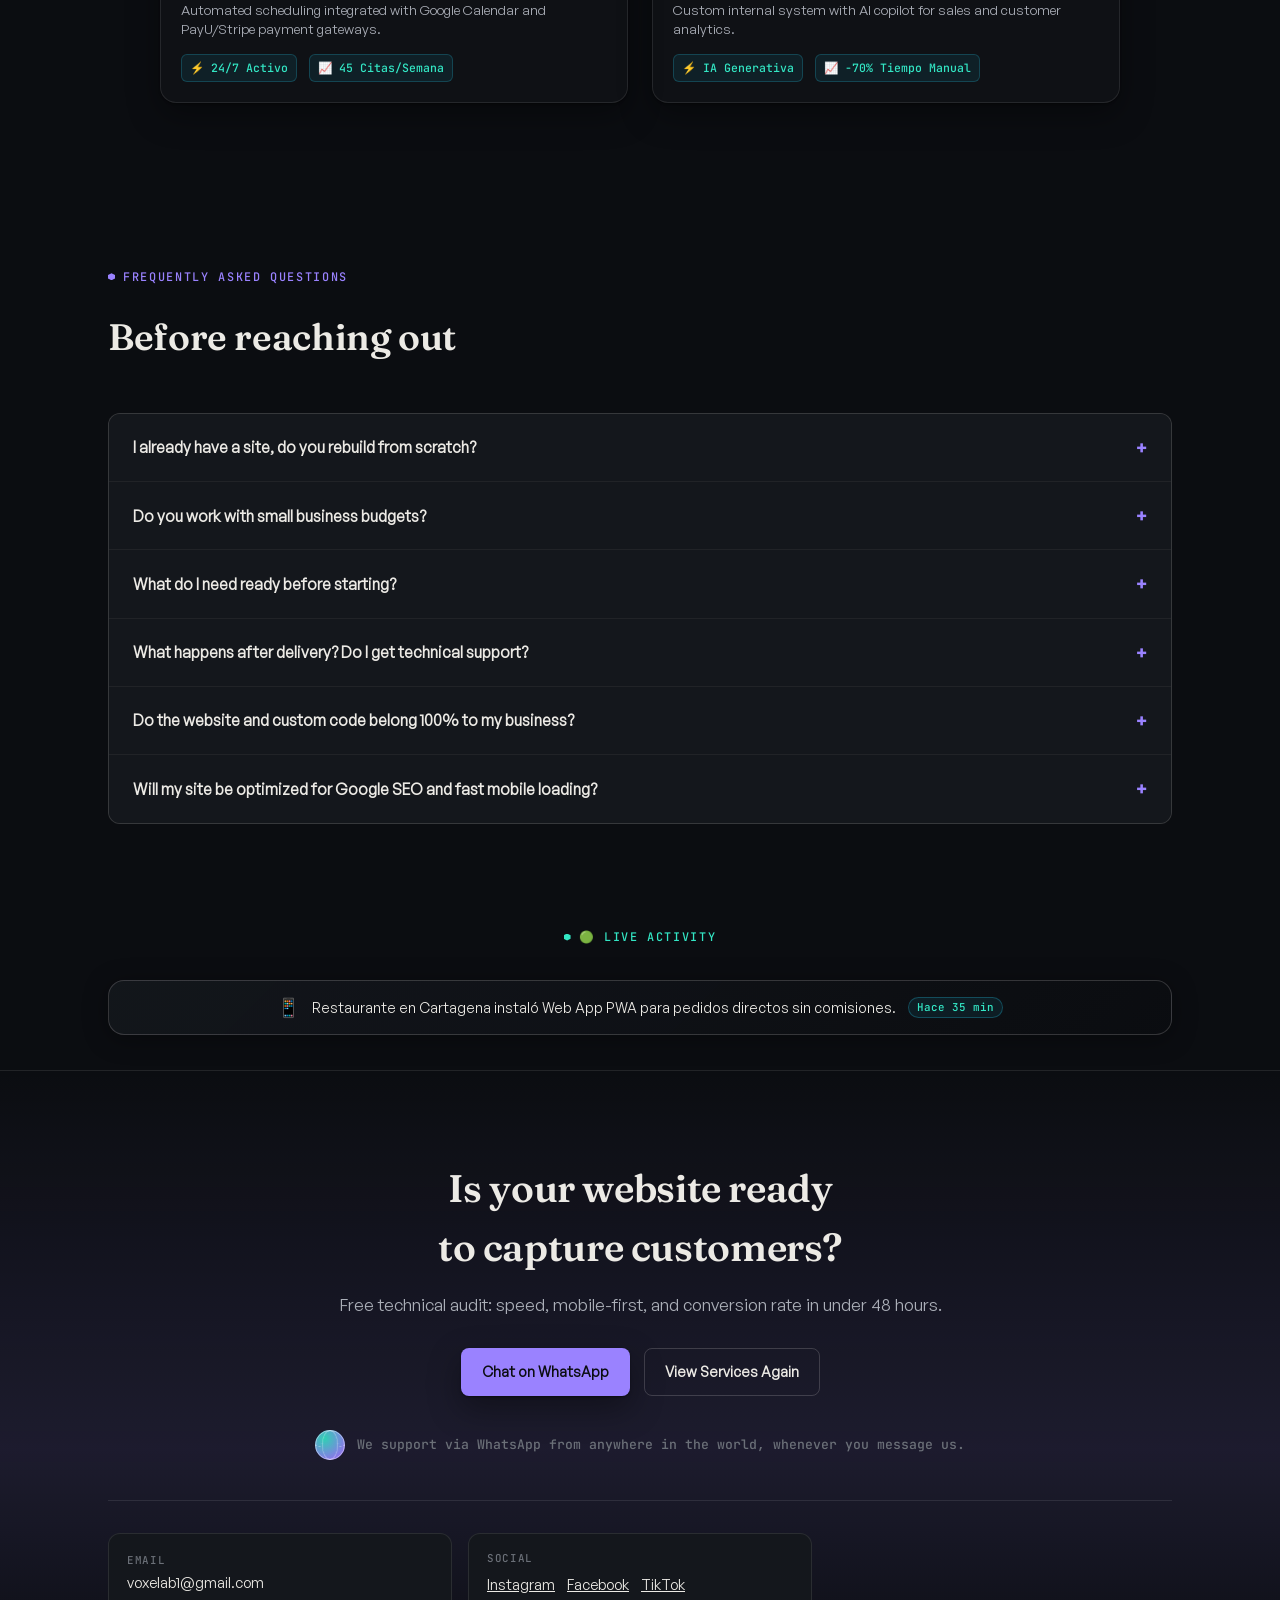
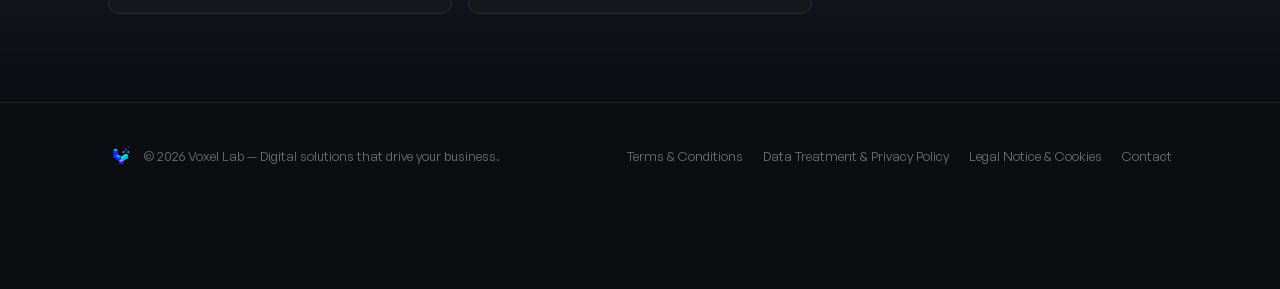
==== commit e4dc7b6d: "feat: incorporar marco legal completo (Terminos y Condiciones, Habeas Data Ley 1581, Aviso Legal y C" ====
--- a/index.html
+++ b/index.html
@@ -141,7 +141,7 @@
 
 <link rel="preload" href="fonts/unbounded-900.woff2" as="font" type="font/woff2" crossorigin>
 <link rel="preload" href="fonts/generalsans-400.woff2" as="font" type="font/woff2" crossorigin>
-<link rel="stylesheet" href="css/styles.min.css?v=1787888525">
+<link rel="stylesheet" href="css/styles.min.css?v=1787888984">
 
 <style>
 .hero h1 {
@@ -913,6 +913,79 @@
   </section>
 </main>
 
+
+<!-- 📄 MODAL 1: TÉRMINOS Y CONDICIONES DE USO Y COTIZACIÓN -->
+<div class="port-modal-overlay" id="termsModal" style="display:none;" onclick="closeTermsModal()">
+  <div class="port-modal-card privacy-modal-card" onclick="event.stopPropagation()" style="max-width: 620px; width: 92%;">
+    <button type="button" class="port-modal-close" onclick="closeTermsModal()">&times;</button>
+    
+    <div class="port-modal-header">
+      <span class="tag">📜 Términos del Servicio · Voxel Lab</span>
+      <h3 data-i18n="terms_h3">Términos y Condiciones de Uso & Cotización</h3>
+      <p data-i18n="terms_sub">Regulación del uso del portal web, herramientas de estimación y contratación de servicios.</p>
+    </div>
+
+    <div class="privacy-modal-body" style="max-height: 54vh; overflow-y: auto; text-align: left; font-size: 0.86rem; line-height: 1.6; color: var(--ink-soft); padding: 12px 4px; display: flex; flex-direction: column; gap: 14px;">
+      <div>
+        <strong style="color: var(--ink);" data-i18n="t_sec1_t">1. Objeto y Titularidad del Portal</strong>
+        <p data-i18n="t_sec1_d">El presente sitio web (https://www.voxelab.co/) es propiedad exclusiva de Voxel Lab. El acceso y uso del sitio atribuye la condición de usuario e implica la aceptación de estas condiciones.</p>
+      </div>
+      <div>
+        <strong style="color: var(--ink);" data-i18n="t_sec2_t">2. Carácter Informativo y No Vinculante del Cotizador</strong>
+        <p data-i18n="t_sec2_d">Los precios, módulos y plazos arrojados en la Calculadora de Inversión y en el Diagnóstico de Velocidad representan <b>estimaciones orientativas e informativas</b>. No constituyen una oferta comercial formal ni contrato vinculante hasta la firma de la propuesta técnica personalizada.</p>
+      </div>
+      <div>
+        <strong style="color: var(--ink);" data-i18n="t_sec3_t">3. Propiedad Intelectual e Industrial</strong>
+        <p data-i18n="t_sec3_d">Voxel Lab reserva todos los derechos de propiedad intelectual sobre el código fuente, diseño visual Cyber-Glass, logotipos y contenidos de la marca. Queda prohibida su reproducción sin autorización previa.</p>
+      </div>
+      <div>
+        <strong style="color: var(--ink);" data-i18n="t_sec4_t">4. Delimitación de Garantía y Servicios de Terceros</strong>
+        <p data-i18n="t_sec4_d">Voxel Lab no se responsabiliza por interrupciones ajenas a su control directo, tales como caídas de proveedores de infraestructura (AWS/Vercel), apis externas (Meta/WhatsApp) o pasarelas de pago (PayU/Stripe).</p>
+      </div>
+      <div>
+        <strong style="color: var(--ink);" data-i18n="t_sec5_t">5. Ley Aplicable y Jurisdicción</strong>
+        <p data-i18n="t_sec5_d">Estos términos se rigen e interpretan conforme a las leyes de la República de Colombia.</p>
+      </div>
+    </div>
+
+    <div class="port-modal-footer" style="margin-top: 14px;">
+      <button type="button" class="btn btn-primary btn-sm" onclick="closeTermsModal();" data-i18n="privacy_close_btn">Entendido y Acepto</button>
+    </div>
+  </div>
+</div>
+
+<!-- ⚖️ MODAL 3: AVISO LEGAL & POLÍTICA DE COOKIES -->
+<div class="port-modal-overlay" id="legalModal" style="display:none;" onclick="closeLegalModal()">
+  <div class="port-modal-card privacy-modal-card" onclick="event.stopPropagation()" style="max-width: 620px; width: 92%;">
+    <button type="button" class="port-modal-close" onclick="closeLegalModal()">&times;</button>
+    
+    <div class="port-modal-header">
+      <span class="tag">⚖️ Aviso Legal & Cookies</span>
+      <h3 data-i18n="legal_h3">Aviso Legal, Cookies & Garantía de Servicio (SLA)</h3>
+      <p data-i18n="legal_sub">Transparencia sobre almacenamiento local, seguridad e infraestructura.</p>
+    </div>
+
+    <div class="privacy-modal-body" style="max-height: 54vh; overflow-y: auto; text-align: left; font-size: 0.86rem; line-height: 1.6; color: var(--ink-soft); padding: 12px 4px; display: flex; flex-direction: column; gap: 14px;">
+      <div>
+        <strong style="color: var(--ink);" data-i18n="l_sec1_t">1. Política de Cookies y Almacenamiento Local</strong>
+        <p data-i18n="l_sec1_d">Este sitio utiliza únicamente almacenamiento técnico del navegador (localStorage) para guardar tus preferencias de uso (modo oscuro/claro, idioma ES/EN y cotización borrador). No utilizamos cookies rastreadoras ni vendemos datos a terceros.</p>
+      </div>
+      <div>
+        <strong style="color: var(--ink);" data-i18n="l_sec2_t">2. Compromiso de Rendimiento y Velocidad</strong>
+        <p data-i18n="l_sec2_d">Garantizamos llevar la puntuación de tus proyectos a la Zona Verde de Google (90+ a 100/100). La velocidad final estará sujeta a la entrega oportuna de contenidos y al uso de medios adecuadamente optimizados.</p>
+      </div>
+      <div>
+        <strong style="color: var(--ink);" data-i18n="l_sec3_t">3. Canales Oficiales de Contacto Legal</strong>
+        <p data-i18n="l_sec3_d">Para cualquier solicitud legal, consulta de Habeas Data o atención a clientes, puedes escribirnos al correo oficial: <b>voxelab1@gmail.com</b>.</p>
+      </div>
+    </div>
+
+    <div class="port-modal-footer" style="margin-top: 14px;">
+      <button type="button" class="btn btn-primary btn-sm" onclick="closeLegalModal();" data-i18n="privacy_close_btn">Entendido y Acepto</button>
+    </div>
+  </div>
+</div>
+
 <!-- 📲 BOTÓN FLOTANTE MÓVIL SUTIL DE WHATSAPP -->
 <div class="thumb-floating-btn" id="thumbFloatingBtn">
   <a href="https://api.whatsapp.com/send?phone=573217014186&text=Hola%20equipo%20Voxel%20Lab%20me%20interesa%20conocer%20los%20servicios%20%28desarrollo%20web%2C%20apps%2C%20automatizaci%C3%B3n%20e%20IA%29%20y%20recibir%20asesor%C3%ADa%20para%20mi%20proyecto." target="_blank" rel="noopener noreferrer" class="thumb-btn-inner" title="WhatsApp Voxel Lab" aria-label="WhatsApp Voxel Lab">
@@ -1017,7 +1090,9 @@
       &copy; 2026 Voxel Lab &mdash; Soluciones digitales que impulsan tu negocio.
     </div>
     <div class="foot-links">
+      <a href="#termsModal" onclick="openTermsModal(); return false;" data-i18n="foot_terms">Términos y Condiciones</a>
       <a href="#privacyModal" onclick="openPrivacyModal(); return false;" data-i18n="foot_privacy">Tratamiento de Datos & Privacidad</a>
+      <a href="#legalModal" onclick="openLegalModal(); return false;" data-i18n="foot_legal">Aviso Legal & Cookies</a>
       <a href="#contacto" data-i18n="foot_contact">Contacto</a>
     </div>
   </div>
@@ -1025,6 +1100,6 @@
 
 
 </div>
-<script src="js/main.min.js?v=1787888525" defer></script>
+<script src="js/main.min.js?v=1787888984" defer></script>
 </body>
 </html>
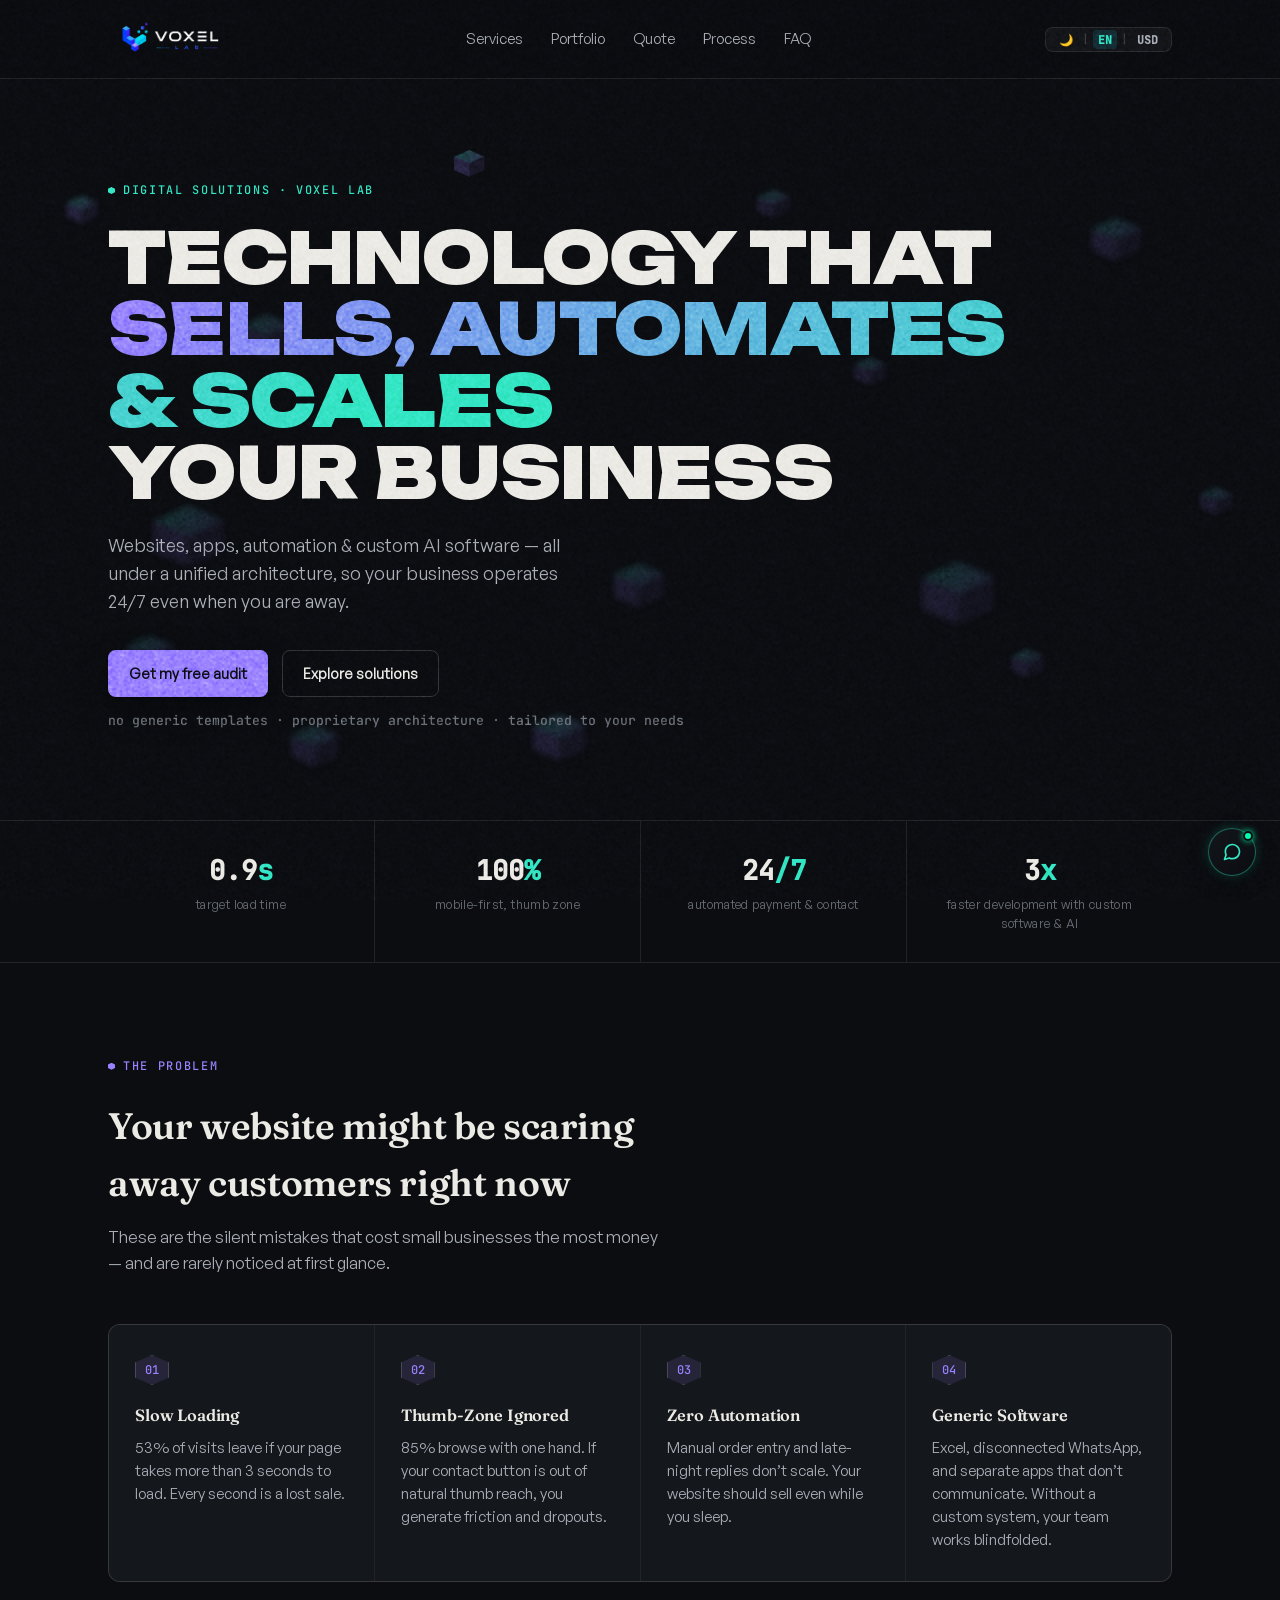
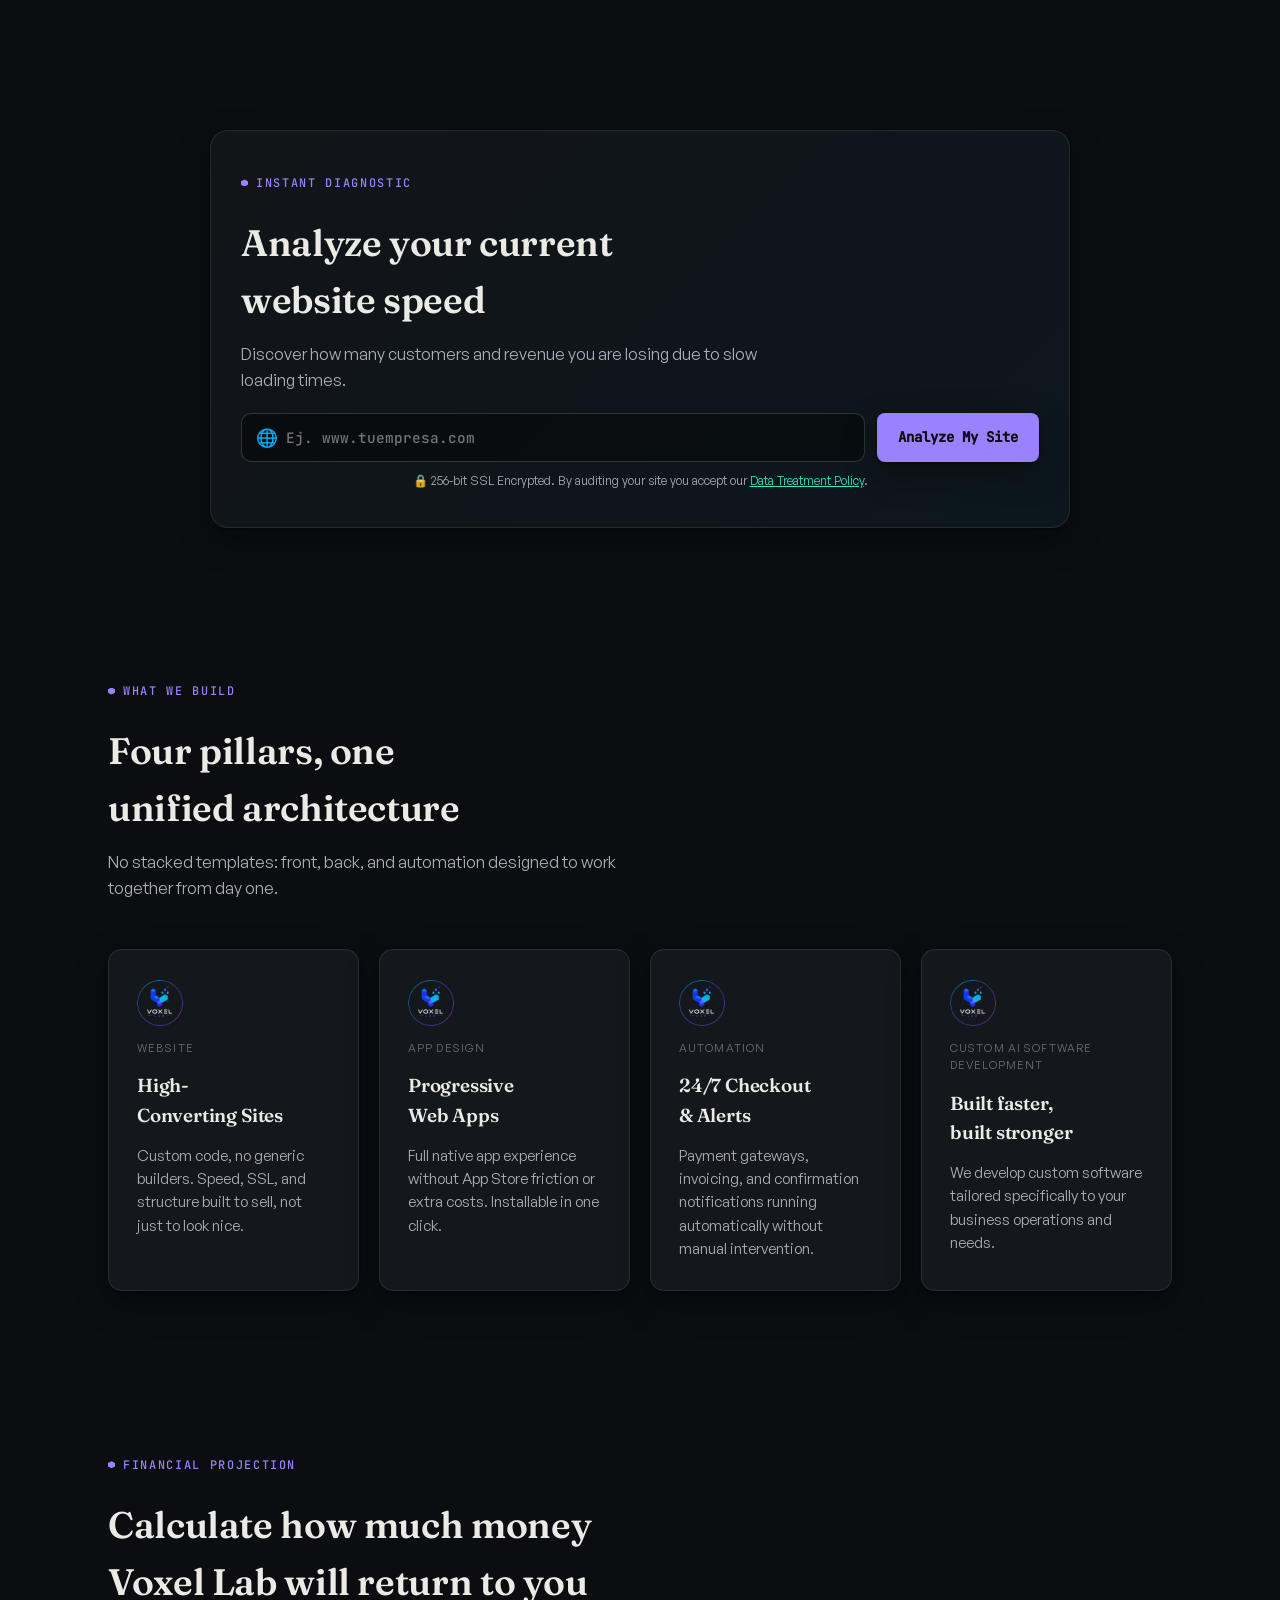
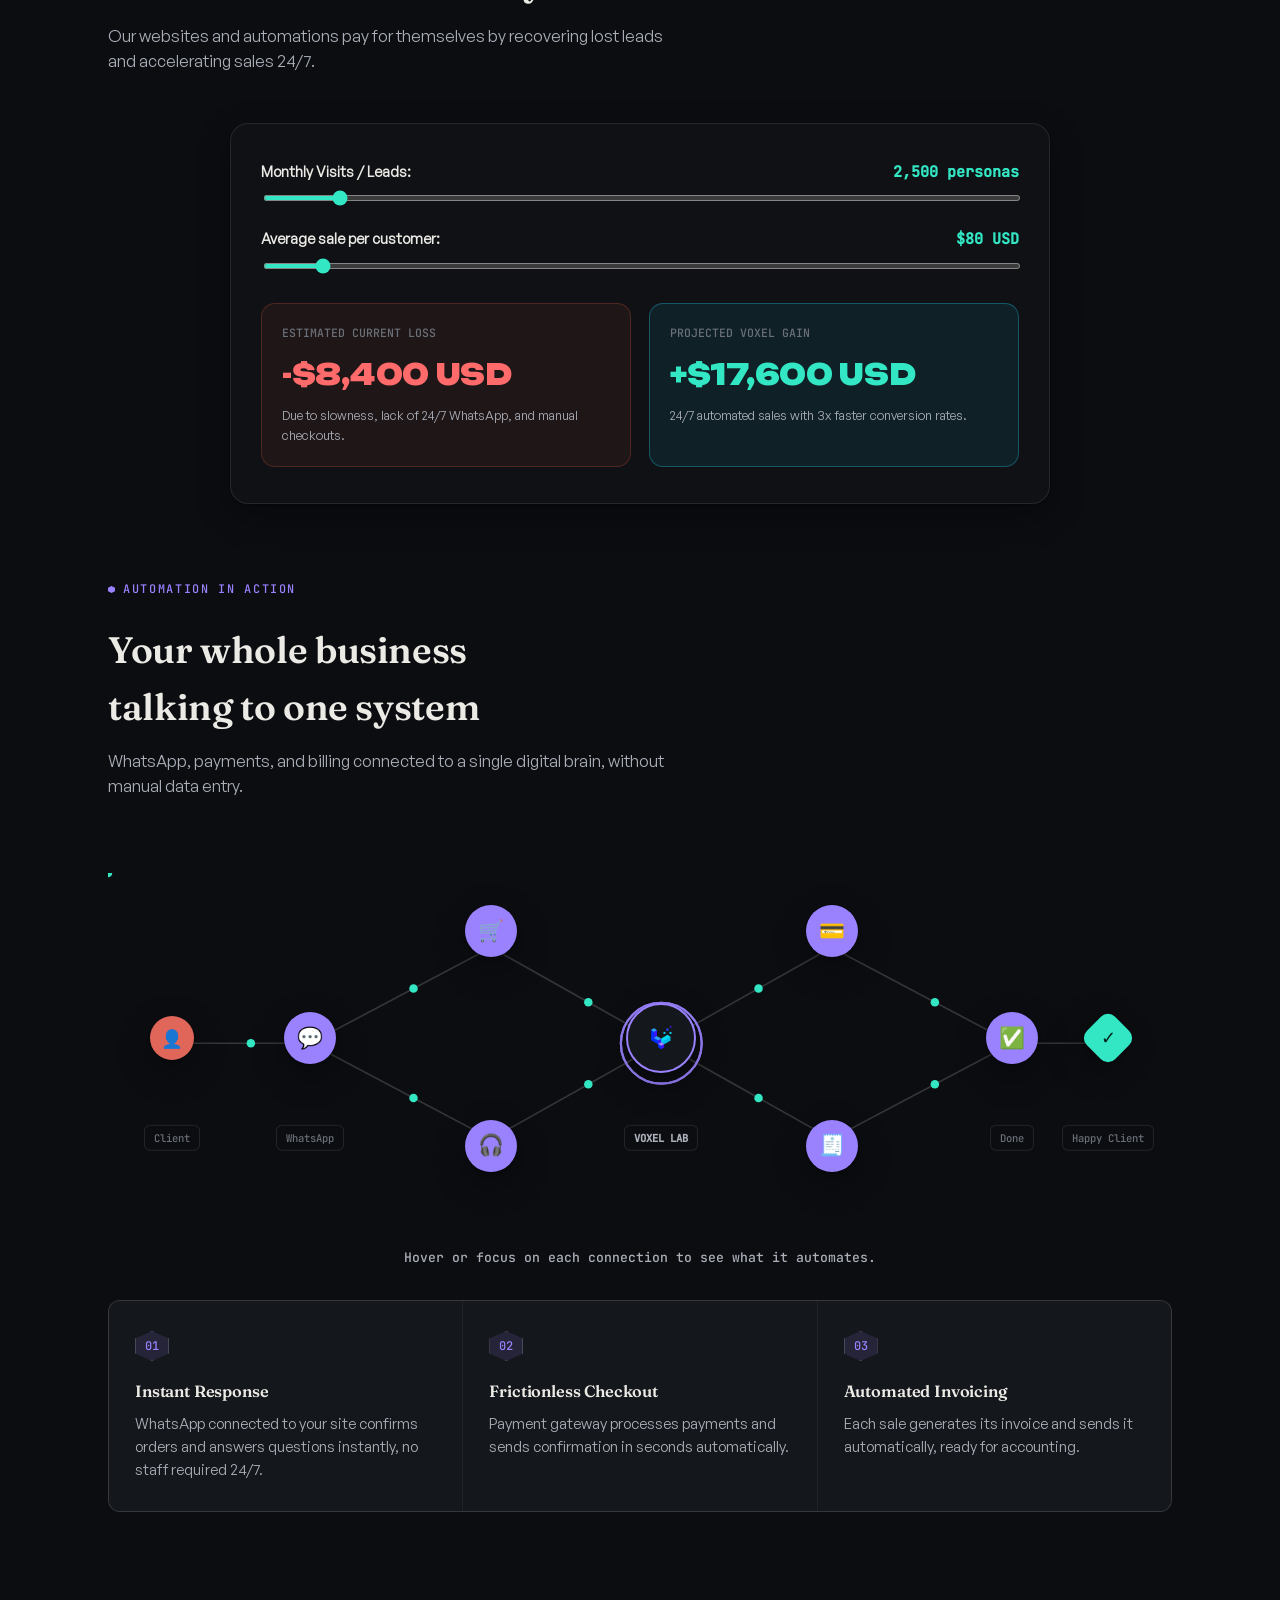
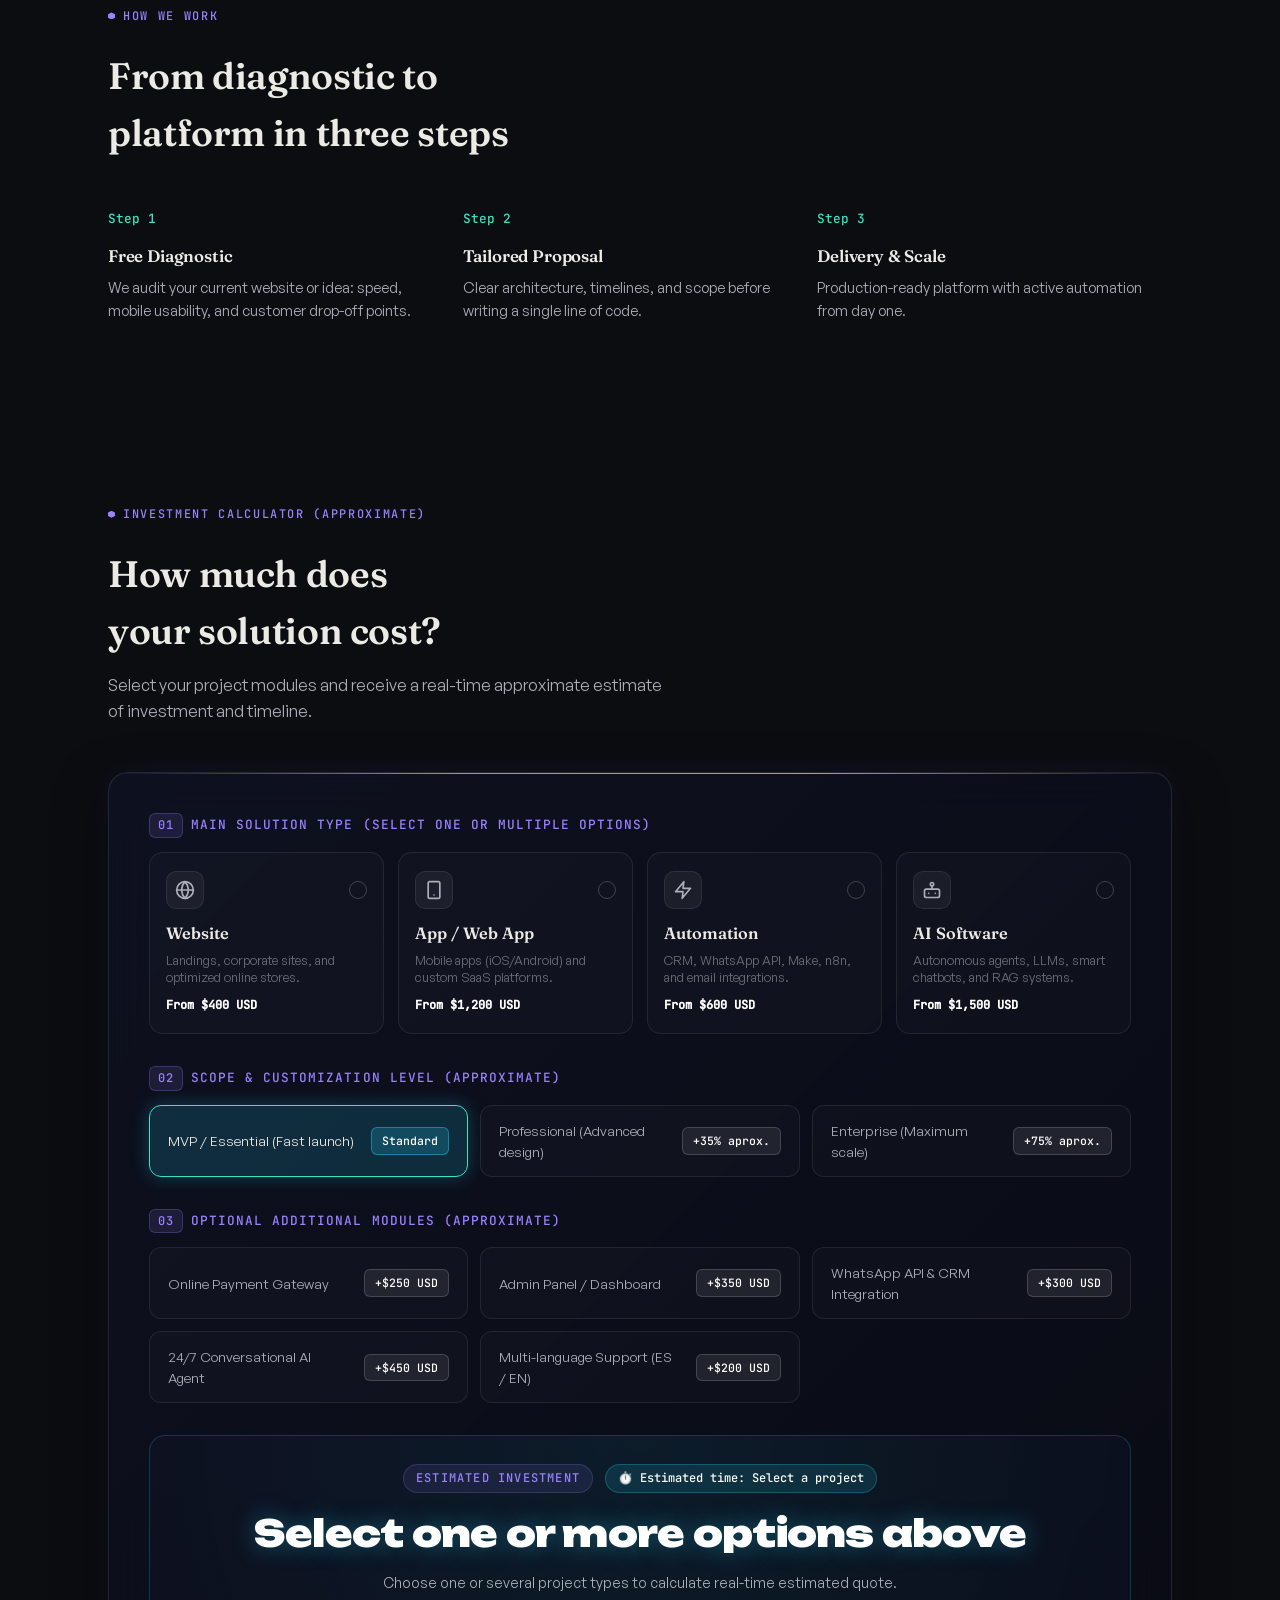
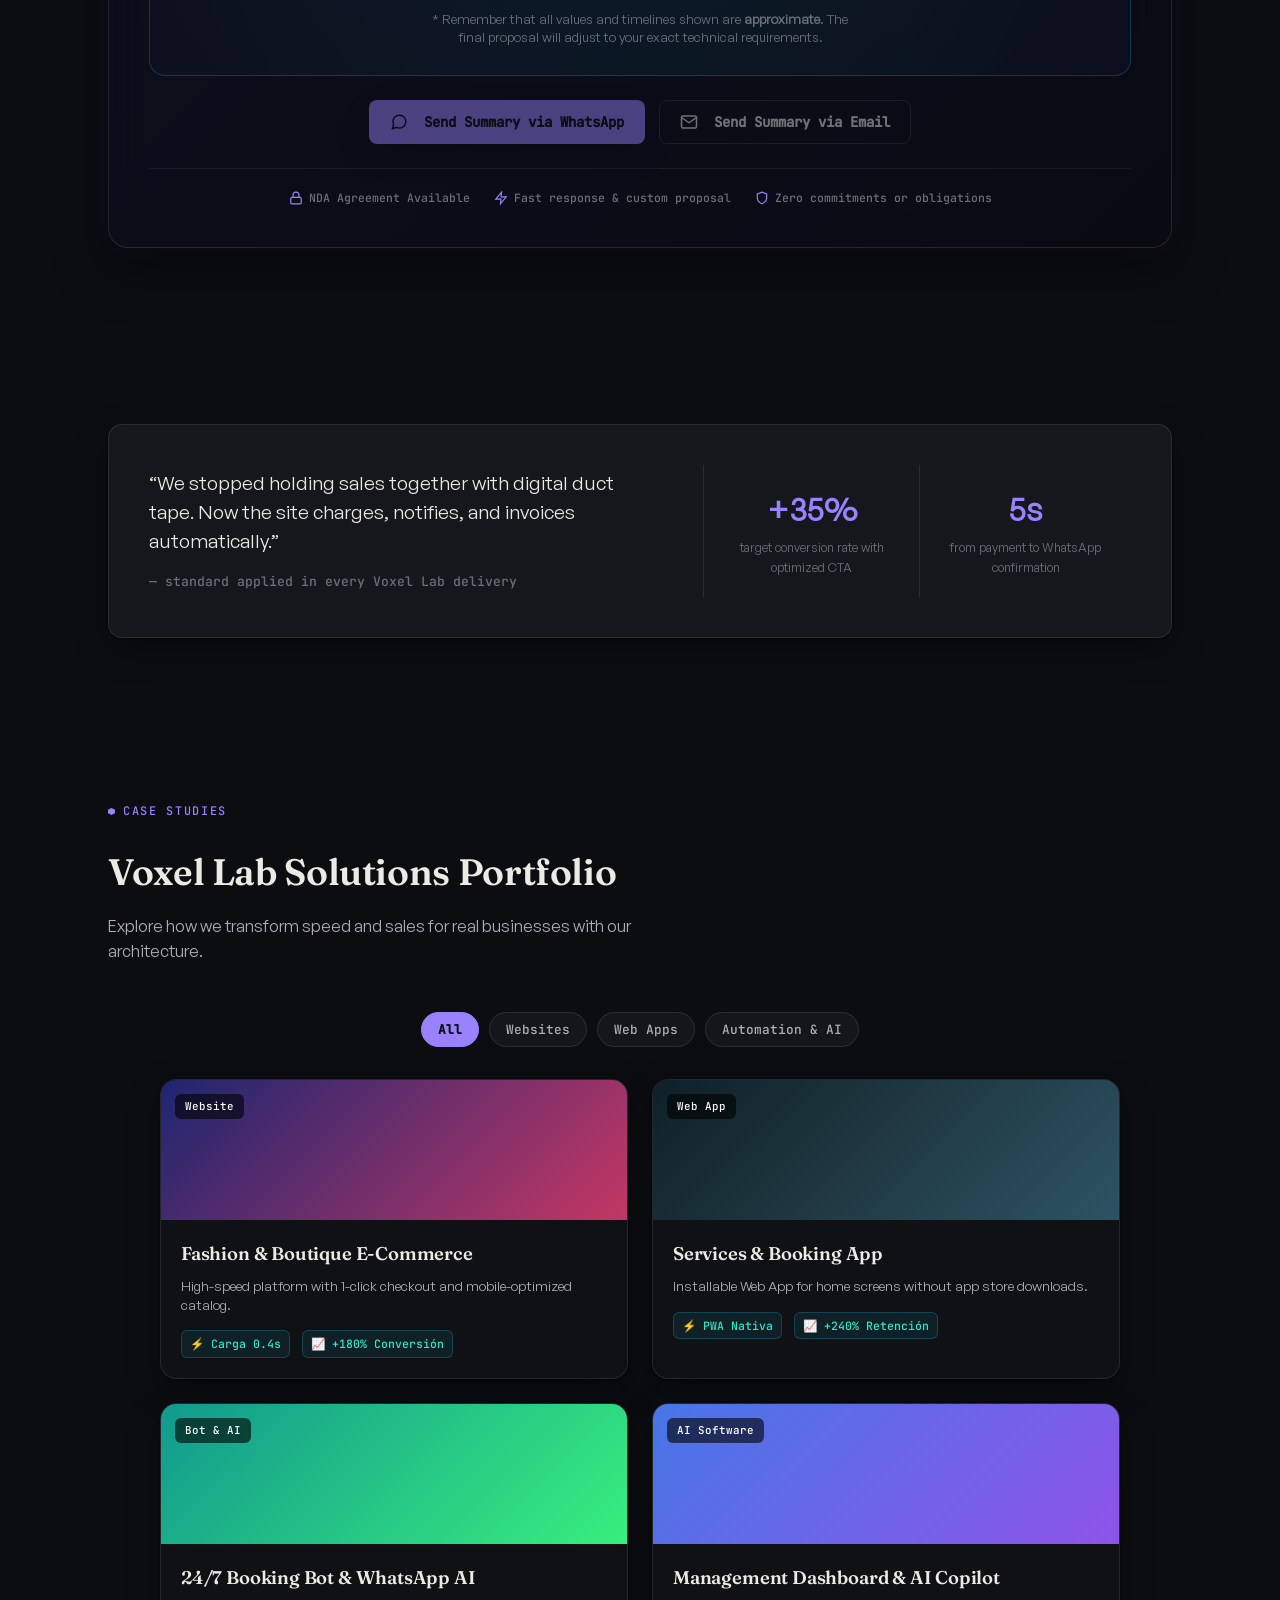
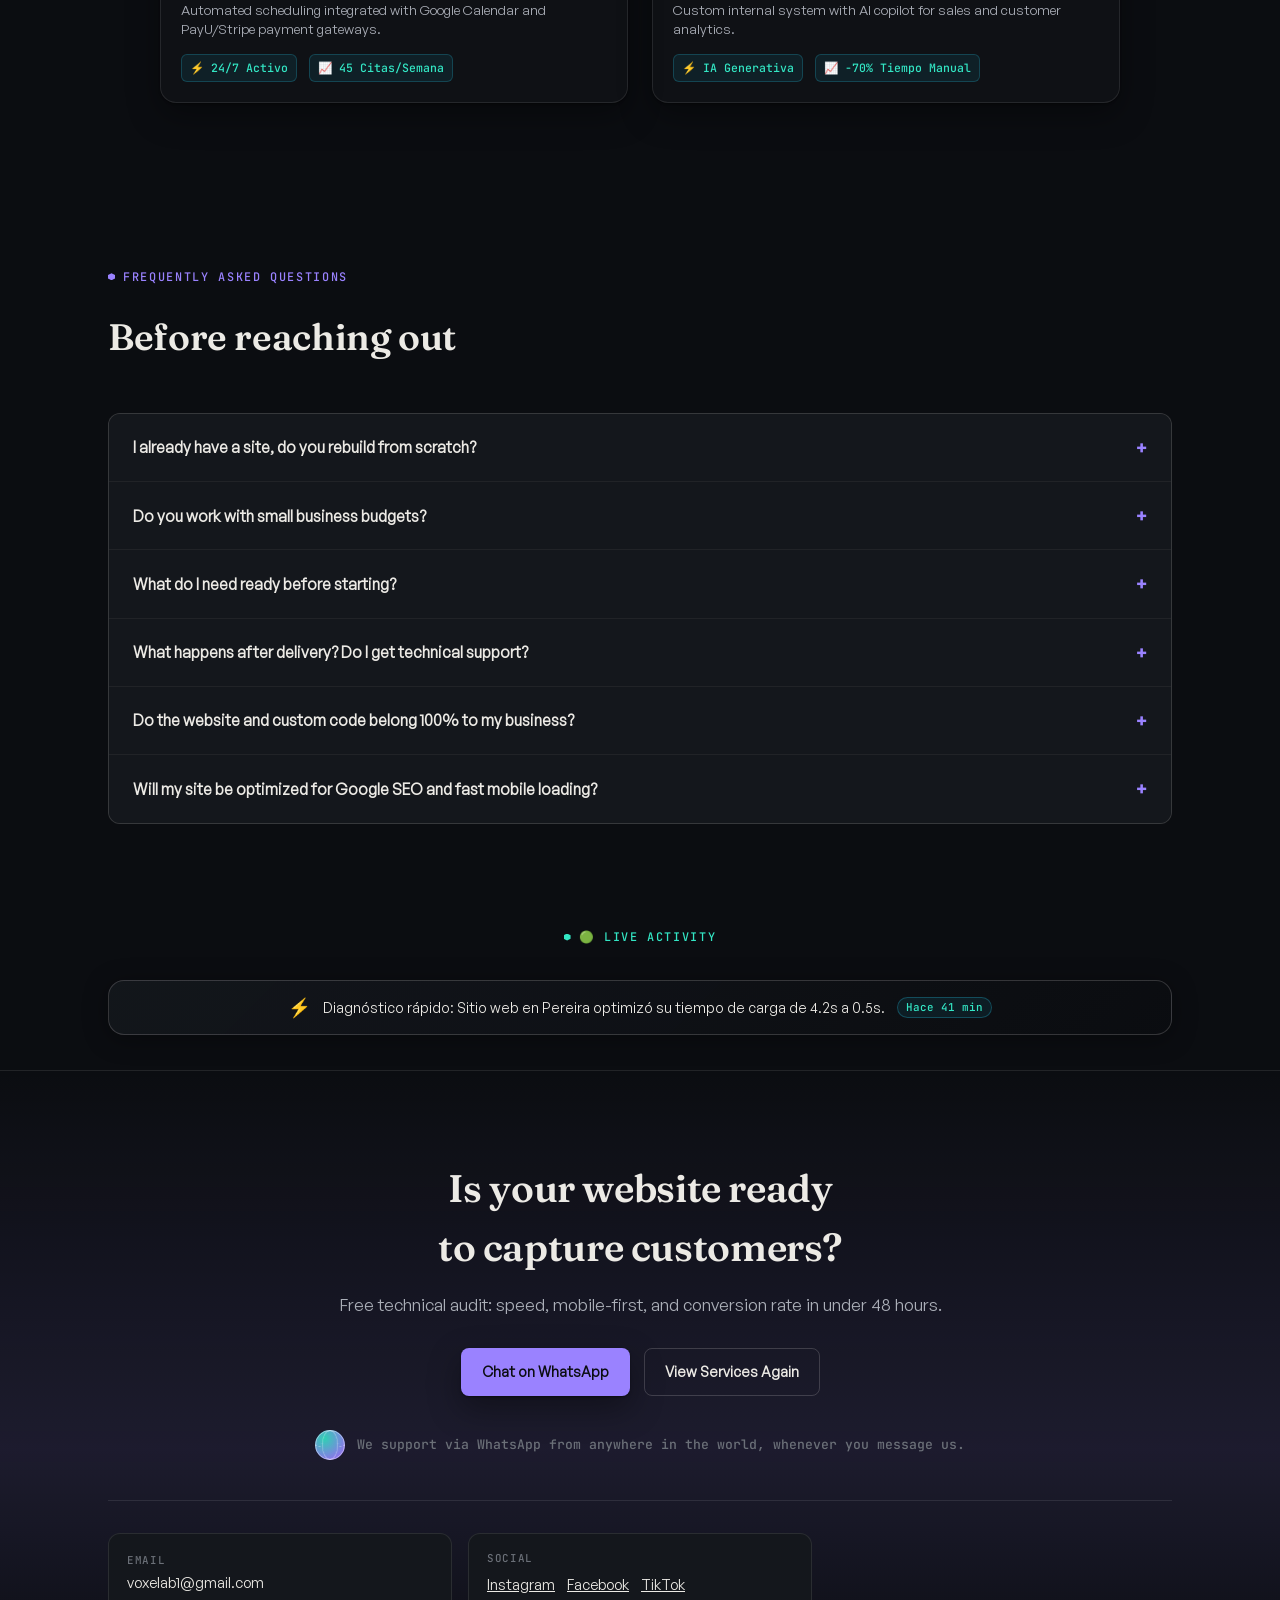
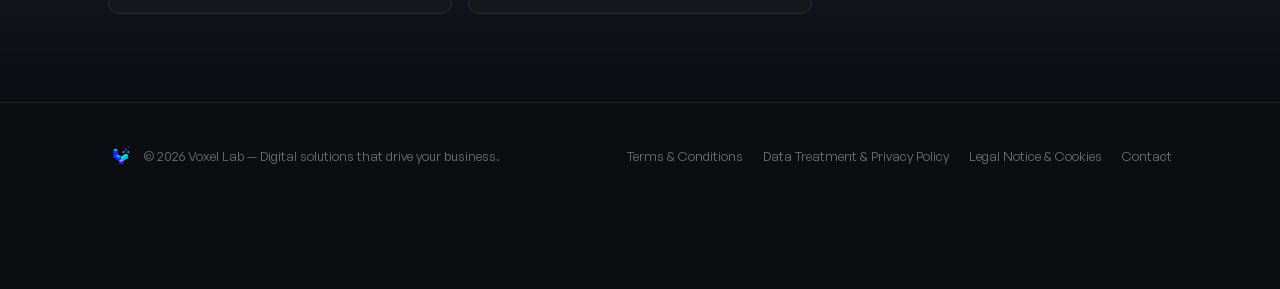
==== commit d3de59db: "style: remover emojis de la interfaz para elevar el caracter formal, sobrio y corporativo B2B" ====
--- a/index.html
+++ b/index.html
@@ -141,7 +141,7 @@
 
 <link rel="preload" href="fonts/unbounded-900.woff2" as="font" type="font/woff2" crossorigin>
 <link rel="preload" href="fonts/generalsans-400.woff2" as="font" type="font/woff2" crossorigin>
-<link rel="stylesheet" href="css/styles.min.css?v=1787888984">
+<link rel="stylesheet" href="css/styles.min.css?v=1787889205">
 
 <style>
 .hero h1 {
@@ -293,7 +293,7 @@
           <button type="button" class="btn btn-primary" id="speedAuditBtn" onclick="runSpeedAudit()" data-i18n="audit_btn">Analizar Mi Web</button>
         </div>
         <div class="audit-privacy-note" style="margin-top: 10px; font-size: 0.76rem; color: var(--ink-soft); display: flex; align-items: center; justify-content: center; gap: 6px;">
-          <span data-i18n="audit_privacy_note">🔒 Cifrado SSL 256-bit · *Medido bajo la metodología oficial de Google PageSpeed & Lighthouse.</span>
+          <span data-i18n="audit_privacy_note">Cifrado SSL 256-bit · *Medido bajo la metodología oficial de Google PageSpeed & Lighthouse.</span>
         </div>
 
         <!-- Loader Animado durante el análisis -->
@@ -310,7 +310,7 @@
             <div class="speed-metric-card metric--danger">
               <span class="metric-title" data-i18n="audit_m1_t">Tiempo Carga Móvil</span>
               <span class="metric-val" id="auditTimeVal">4.8s</span>
-              <span class="metric-sub" id="auditTimeSub" data-i18n="audit_m1_s">⚠️ 53% abandono de clientes</span>
+              <span class="metric-sub" id="auditTimeSub" data-i18n="audit_m1_s">53% abandono de clientes</span>
             </div>
 
             <div class="speed-metric-card metric--warning">
@@ -335,20 +335,20 @@
           <!-- Cuadro de Hallazgos Técnicos -->
           <div class="speed-findings-box">
             <div class="findings-title">
-              <span>⚠️</span> <b data-i18n="audit_findings_t">Hallazgos Técnicos Principales:</b>
+               <b data-i18n="audit_findings_t">Hallazgos Técnicos Principales:</b>
             </div>
             <ul class="findings-list" id="auditFindingsList">
-              <li data-i18n="audit_f1">🔴 <b>Servidor & Carga:</b> Tiempos de respuesta inicial (TTFB) elevados e imágenes sin compresión moderna.</li>
-              <li data-i18n="audit_f2">🟡 <b>Usabilidad Móvil:</b> Menú y botones de contacto fuera de la zona natural del pulgar.</li>
-              <li data-i18n="audit_f3">🔴 <b>Conversión:</b> Sin pasarela de cobro rápido ni respuesta automática por WhatsApp 24/7.</li>
+              <li data-i18n="audit_f1"><b>Servidor & Carga:</b> Tiempos de respuesta inicial (TTFB) elevados e imágenes sin compresión moderna.</li>
+              <li data-i18n="audit_f2"><b>Usabilidad Móvil:</b> Menú y botones de contacto fuera de la zona natural del pulgar.</li>
+              <li data-i18n="audit_f3"><b>Conversión:</b> Sin pasarela de cobro rápido ni respuesta automática por WhatsApp 24/7.</li>
             </ul>
           </div>
 
           <div class="speed-audit-footer">
             <div style="font-size: 0.78rem; color: var(--ink-muted); margin-bottom: 12px; line-height: 1.4;">* <b>Garantía de Transparencia:</b> Medido bajo la metodología oficial de Google PageSpeed / Lighthouse. La velocidad final de cada proyecto varía según la cantidad de herramientas de marketing externas (Pixel de Meta, Analytics) y la compresión de medios administrados por el cliente.</div>
-            <span data-i18n="audit_footer">💡 <b>Diagnóstico:</b> Tu sitio actual acumula fricción. Con la arquitectura Voxel Lab cargarás <b>6x más rápido</b>.</span>
+            <span data-i18n="audit_footer"><b>Diagnóstico:</b> Tu sitio actual acumula fricción. Con la arquitectura Voxel Lab cargarás <b>6x más rápido</b>.</span>
             <div class="speed-audit-actions">
-              <button type="button" class="btn btn-ghost btn-sm" id="auditWhatsappShareBtn" onclick="shareAuditWhatsApp()" data-i18n="audit_wa_share">💬 Enviar a WhatsApp</button>
+              <button type="button" class="btn btn-ghost btn-sm" id="auditWhatsappShareBtn" onclick="shareAuditWhatsApp()" data-i18n="audit_wa_share">Enviar a WhatsApp</button>
               <a href="#cotizador" class="btn btn-cyan btn-sm" data-i18n="audit_opt_btn">Optimizar Mi Web Ahora ➔</a>
             </div>
           </div>
@@ -859,7 +859,7 @@
   <section class="ticker-section" id="tickerSection" style="padding: 10px 0 35px;">
     <div class="wrap">
       <div style="text-align: center; margin-bottom: 12px;">
-        <span class="eyebrow" data-i18n="ticker_eyebrow">🟢 Actividad en Vivo</span>
+        <span class="eyebrow" data-i18n="ticker_eyebrow">Actividad en Vivo</span>
       </div>
       <div class="ticker-card-box" id="tickerCardBox">
         <div class="ticker-live-card" id="tickerLiveCard">
@@ -920,7 +920,7 @@
     <button type="button" class="port-modal-close" onclick="closeTermsModal()">&times;</button>
     
     <div class="port-modal-header">
-      <span class="tag">📜 Términos del Servicio · Voxel Lab</span>
+      <span class="tag">Términos del Servicio · Voxel Lab</span>
       <h3 data-i18n="terms_h3">Términos y Condiciones de Uso & Cotización</h3>
       <p data-i18n="terms_sub">Regulación del uso del portal web, herramientas de estimación y contratación de servicios.</p>
     </div>
@@ -960,7 +960,7 @@
     <button type="button" class="port-modal-close" onclick="closeLegalModal()">&times;</button>
     
     <div class="port-modal-header">
-      <span class="tag">⚖️ Aviso Legal & Cookies</span>
+      <span class="tag">Aviso Legal & Cookies</span>
       <h3 data-i18n="legal_h3">Aviso Legal, Cookies & Garantía de Servicio (SLA)</h3>
       <p data-i18n="legal_sub">Transparencia sobre almacenamiento local, seguridad e infraestructura.</p>
     </div>
@@ -990,7 +990,7 @@
 <div class="thumb-floating-btn" id="thumbFloatingBtn">
   <a href="https://api.whatsapp.com/send?phone=573217014186&text=Hola%20equipo%20Voxel%20Lab%20me%20interesa%20conocer%20los%20servicios%20%28desarrollo%20web%2C%20apps%2C%20automatizaci%C3%B3n%20e%20IA%29%20y%20recibir%20asesor%C3%ADa%20para%20mi%20proyecto." target="_blank" rel="noopener noreferrer" class="thumb-btn-inner" title="WhatsApp Voxel Lab" aria-label="WhatsApp Voxel Lab">
     <span class="thumb-online-pulse"></span>
-    <span class="thumb-btn-icon">💬</span>
+    <svg width="20" height="20" viewBox="0 0 24 24" fill="none" stroke="currentColor" stroke-width="2" stroke-linecap="round" stroke-linejoin="round" style="color:var(--cyan);"><path d="M21 11.5a8.38 8.38 0 0 1-.9 3.8 8.5 8.5 0 0 1-7.6 4.7 8.38 8.38 0 0 1-3.8-.9L3 21l1.9-5.7a8.38 8.38 0 0 1-.9-3.8 8.5 8.5 0 0 1 4.7-7.6 8.38 8.38 0 0 1 3.8-.9h.5a8.48 8.48 0 0 1 8 8v.5z"/></svg>
   </a>
 </div>
 
@@ -1028,7 +1028,7 @@
     </div>
 
     <div class="port-modal-tech-box">
-      <div class="tech-title" data-i18n="pmodal_tech_t">⚙️ Arquitectura & Módulos Incluidos:</div>
+      <div class="tech-title" data-i18n="pmodal_tech_t">Arquitectura & Módulos Incluidos:</div>
       <div class="tech-tags" id="portModalTechTags">
         <span class="tech-tag">Código a Medida</span>
         <span class="tech-tag">WhatsApp API 24/7</span>
@@ -1049,7 +1049,7 @@
     <button type="button" class="port-modal-close" onclick="closePrivacyModal()">&times;</button>
     
     <div class="port-modal-header">
-      <span class="tag">⚖️ Habeas Data · Ley 1581</span>
+      <span class="tag">Habeas Data · Ley 1581</span>
       <h3 data-i18n="privacy_h3">Política de Tratamiento de Datos Personales & Privacidad</h3>
       <p data-i18n="privacy_sub">En Voxel Lab garantizamos la protección, confidencialidad y uso transparente de tu información.</p>
     </div>
@@ -1100,6 +1100,6 @@
 
 
 </div>
-<script src="js/main.min.js?v=1787888984" defer></script>
+<script src="js/main.min.js?v=1787889205" defer></script>
 </body>
 </html>
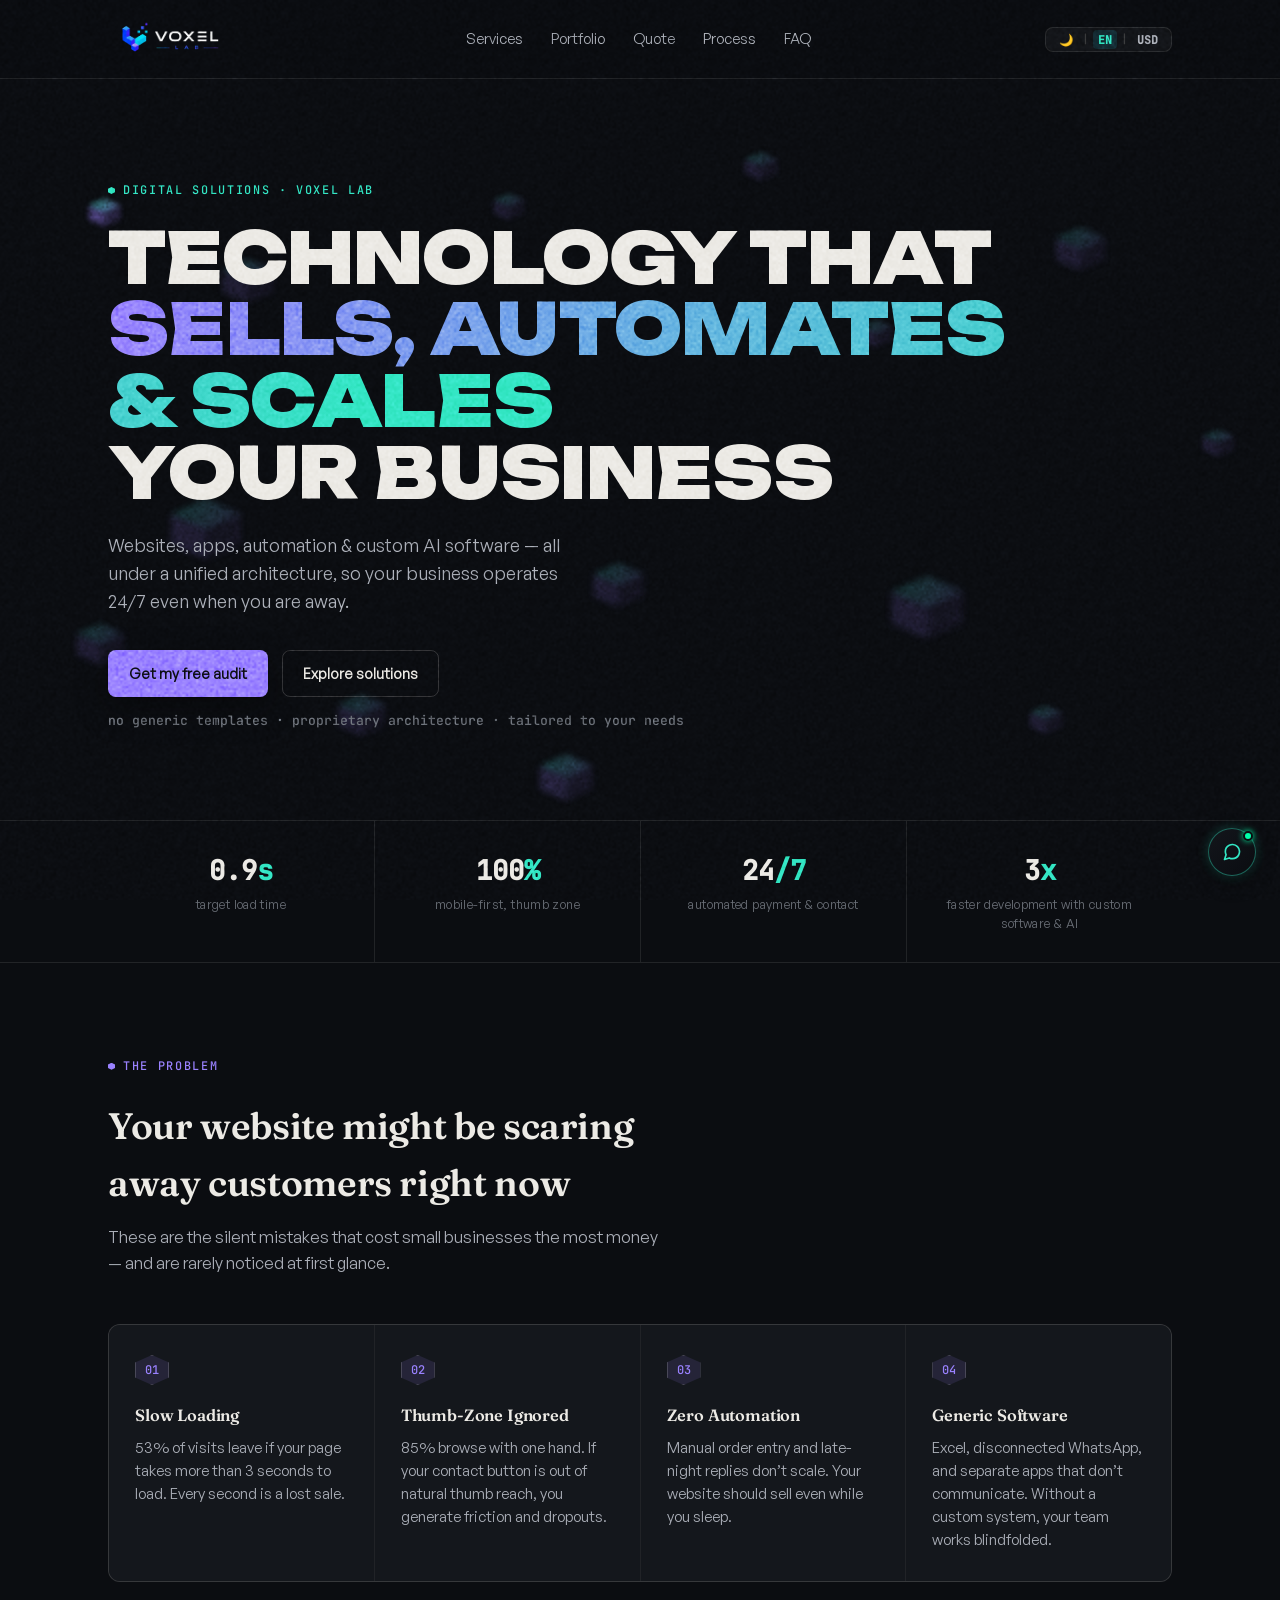
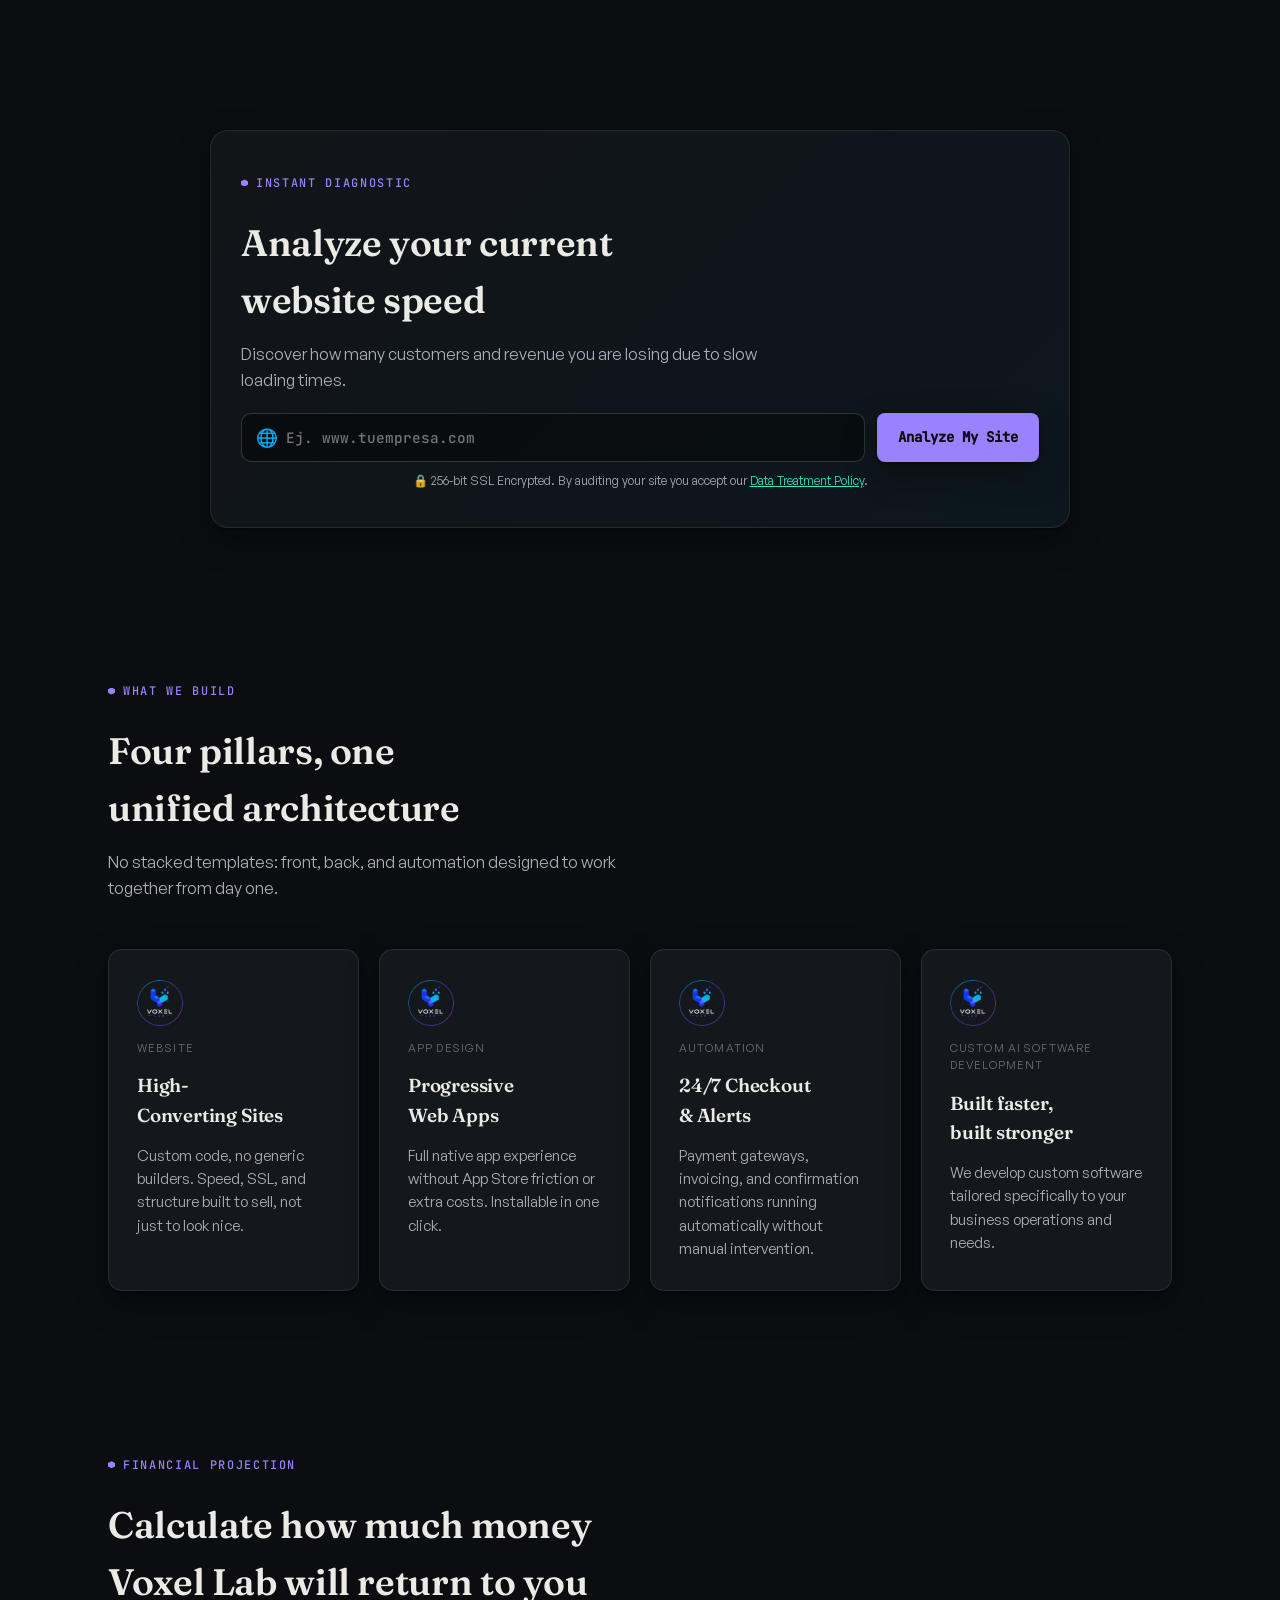
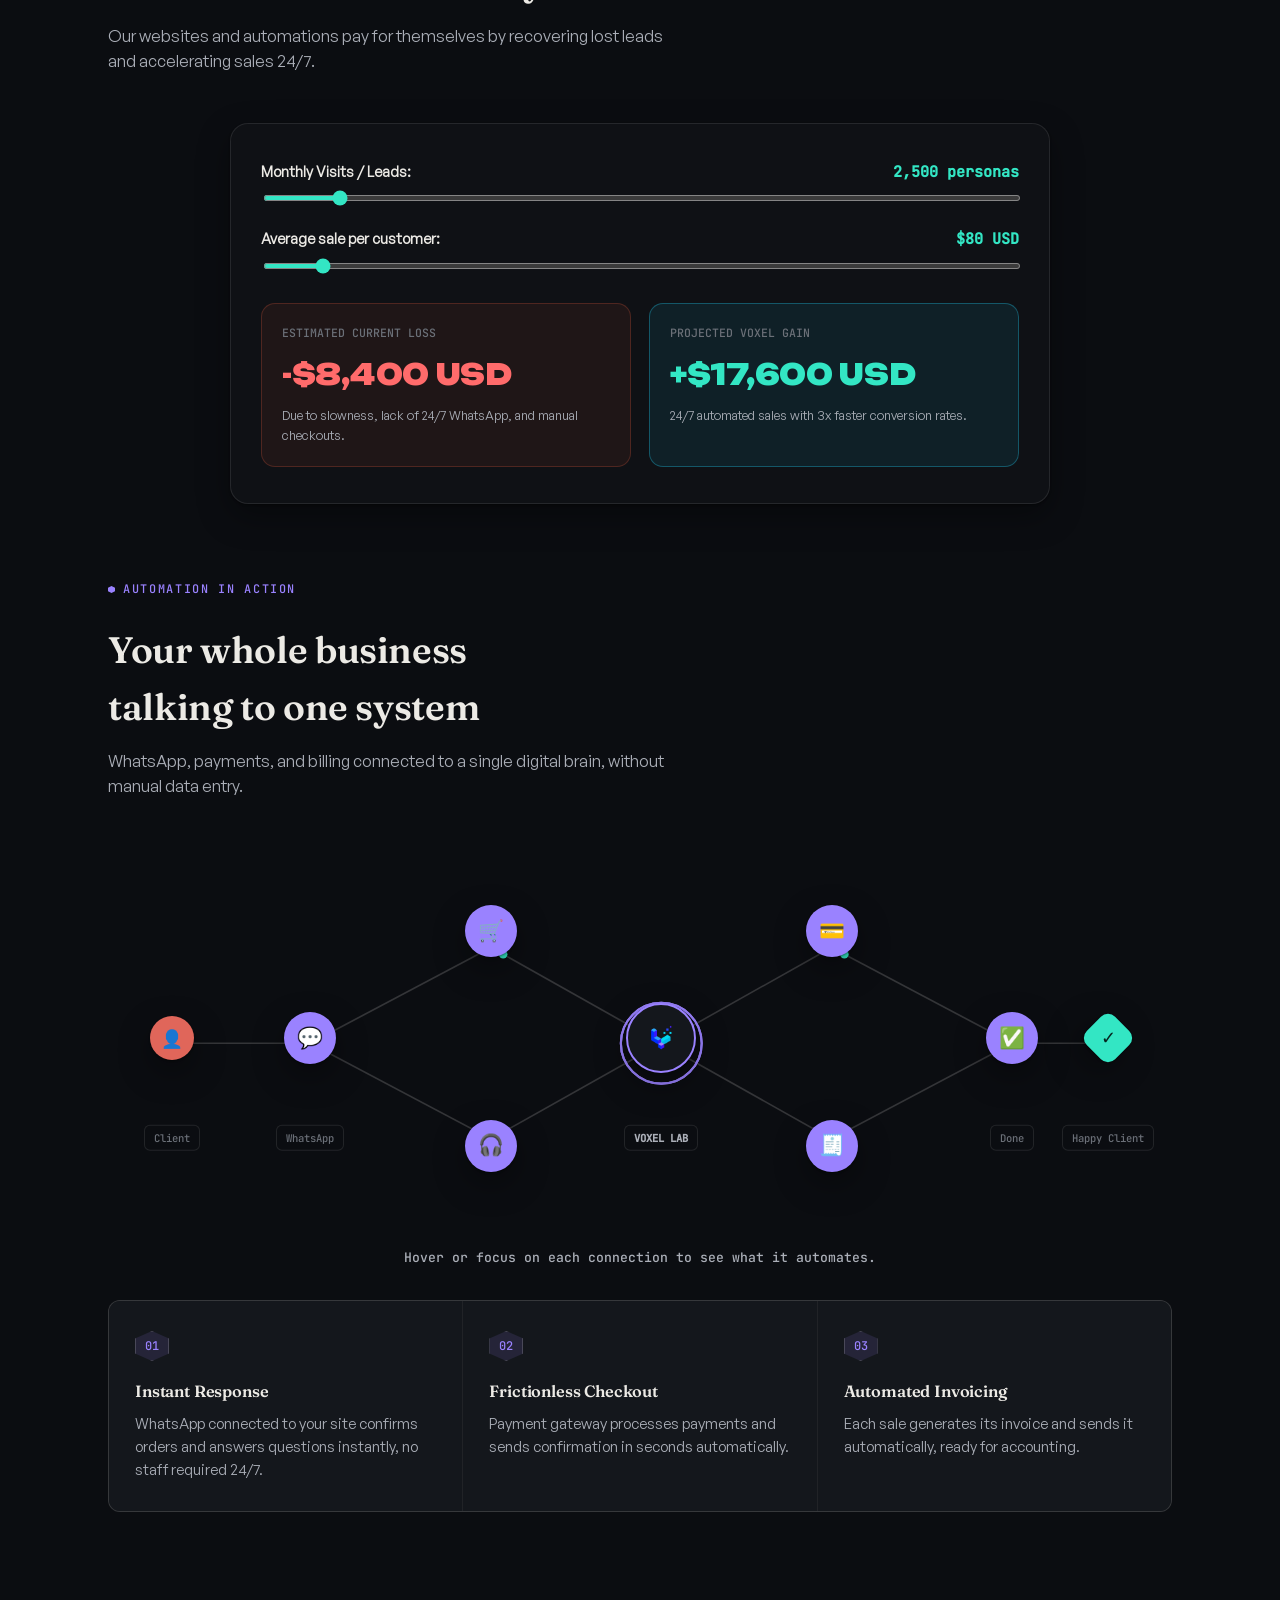
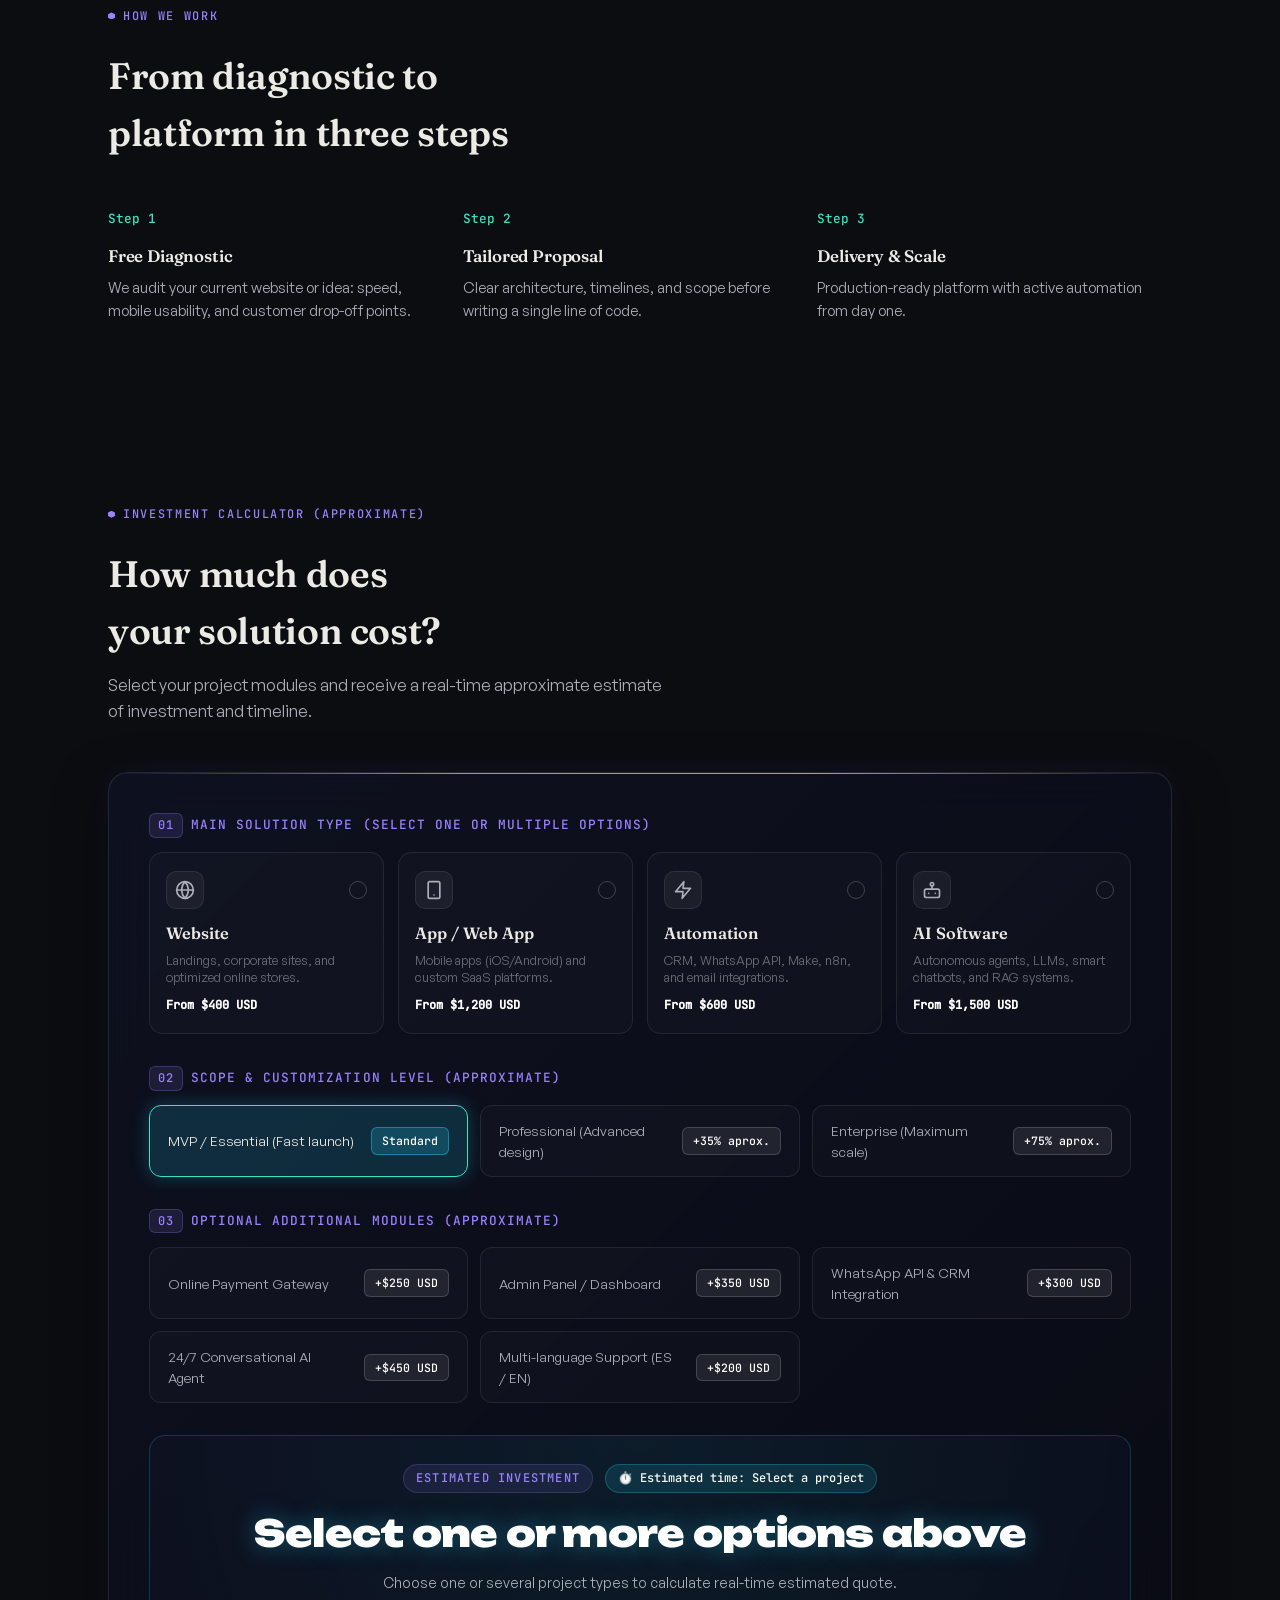
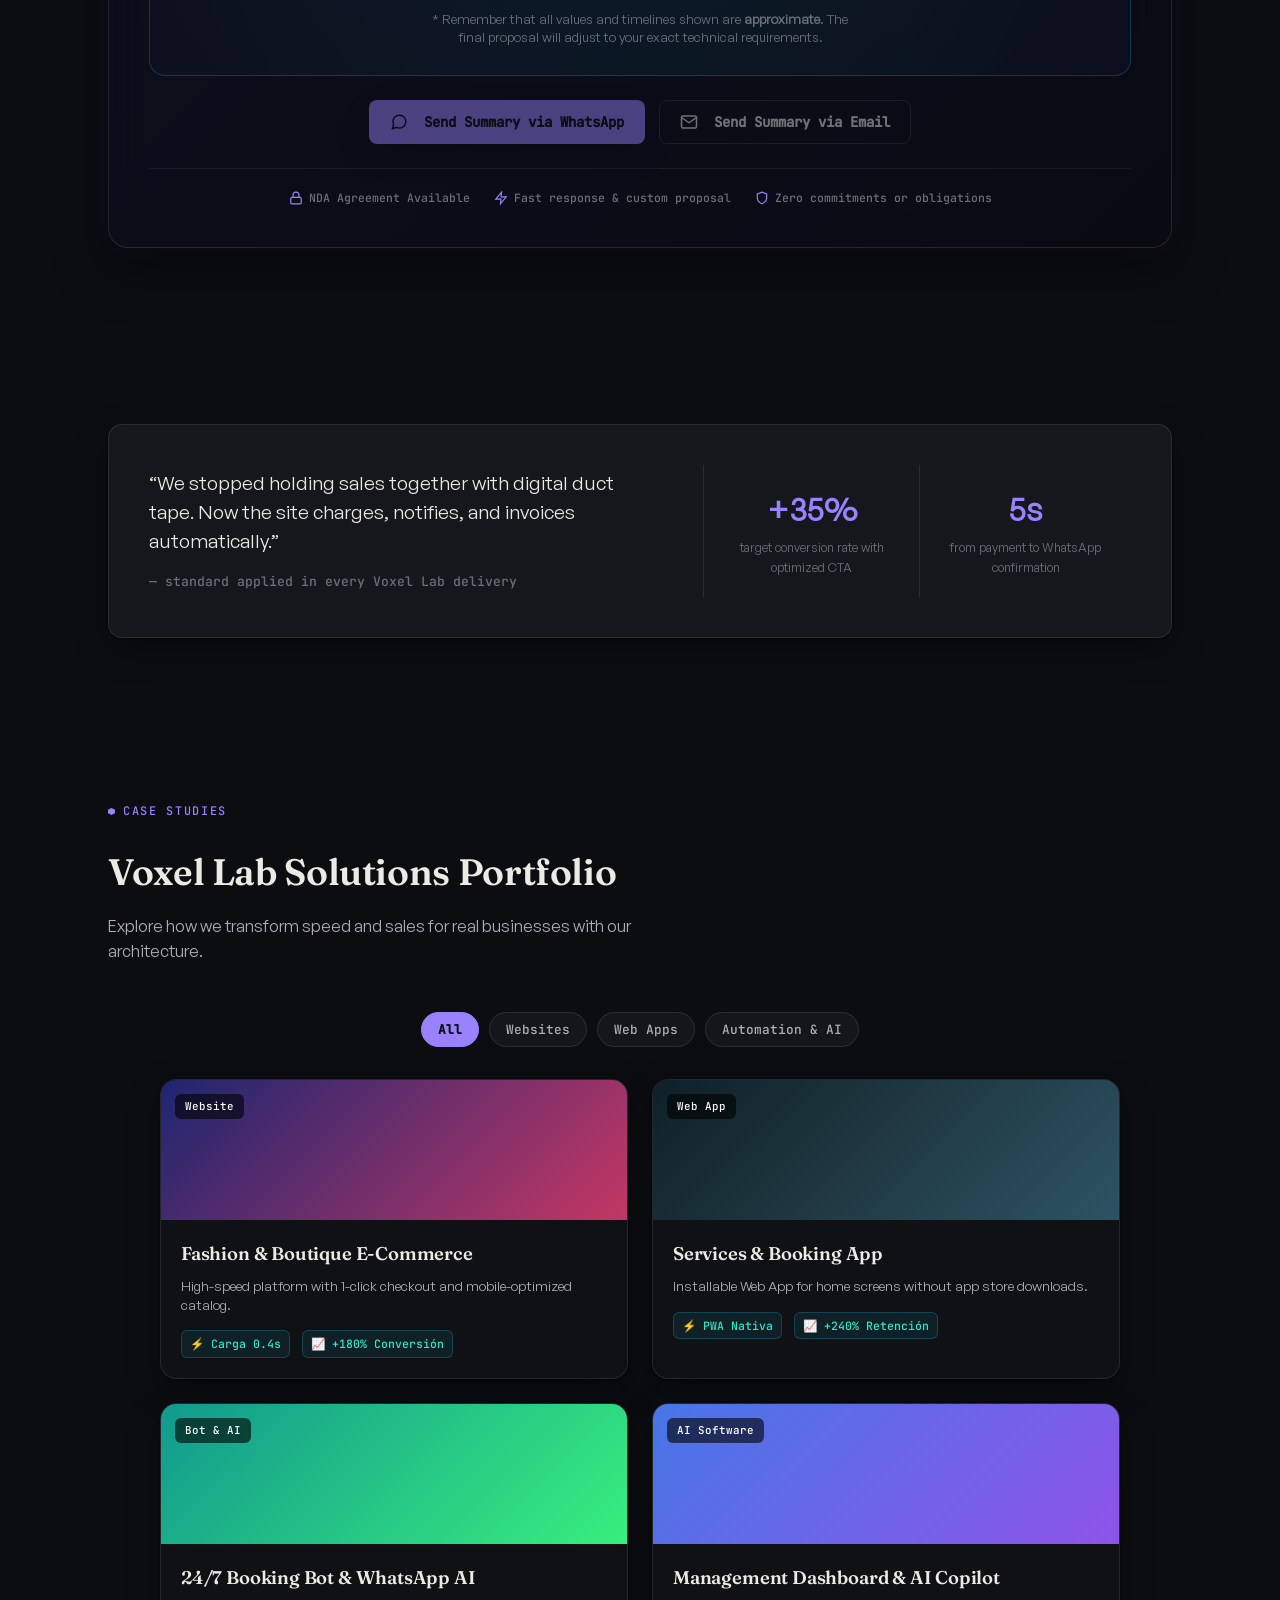
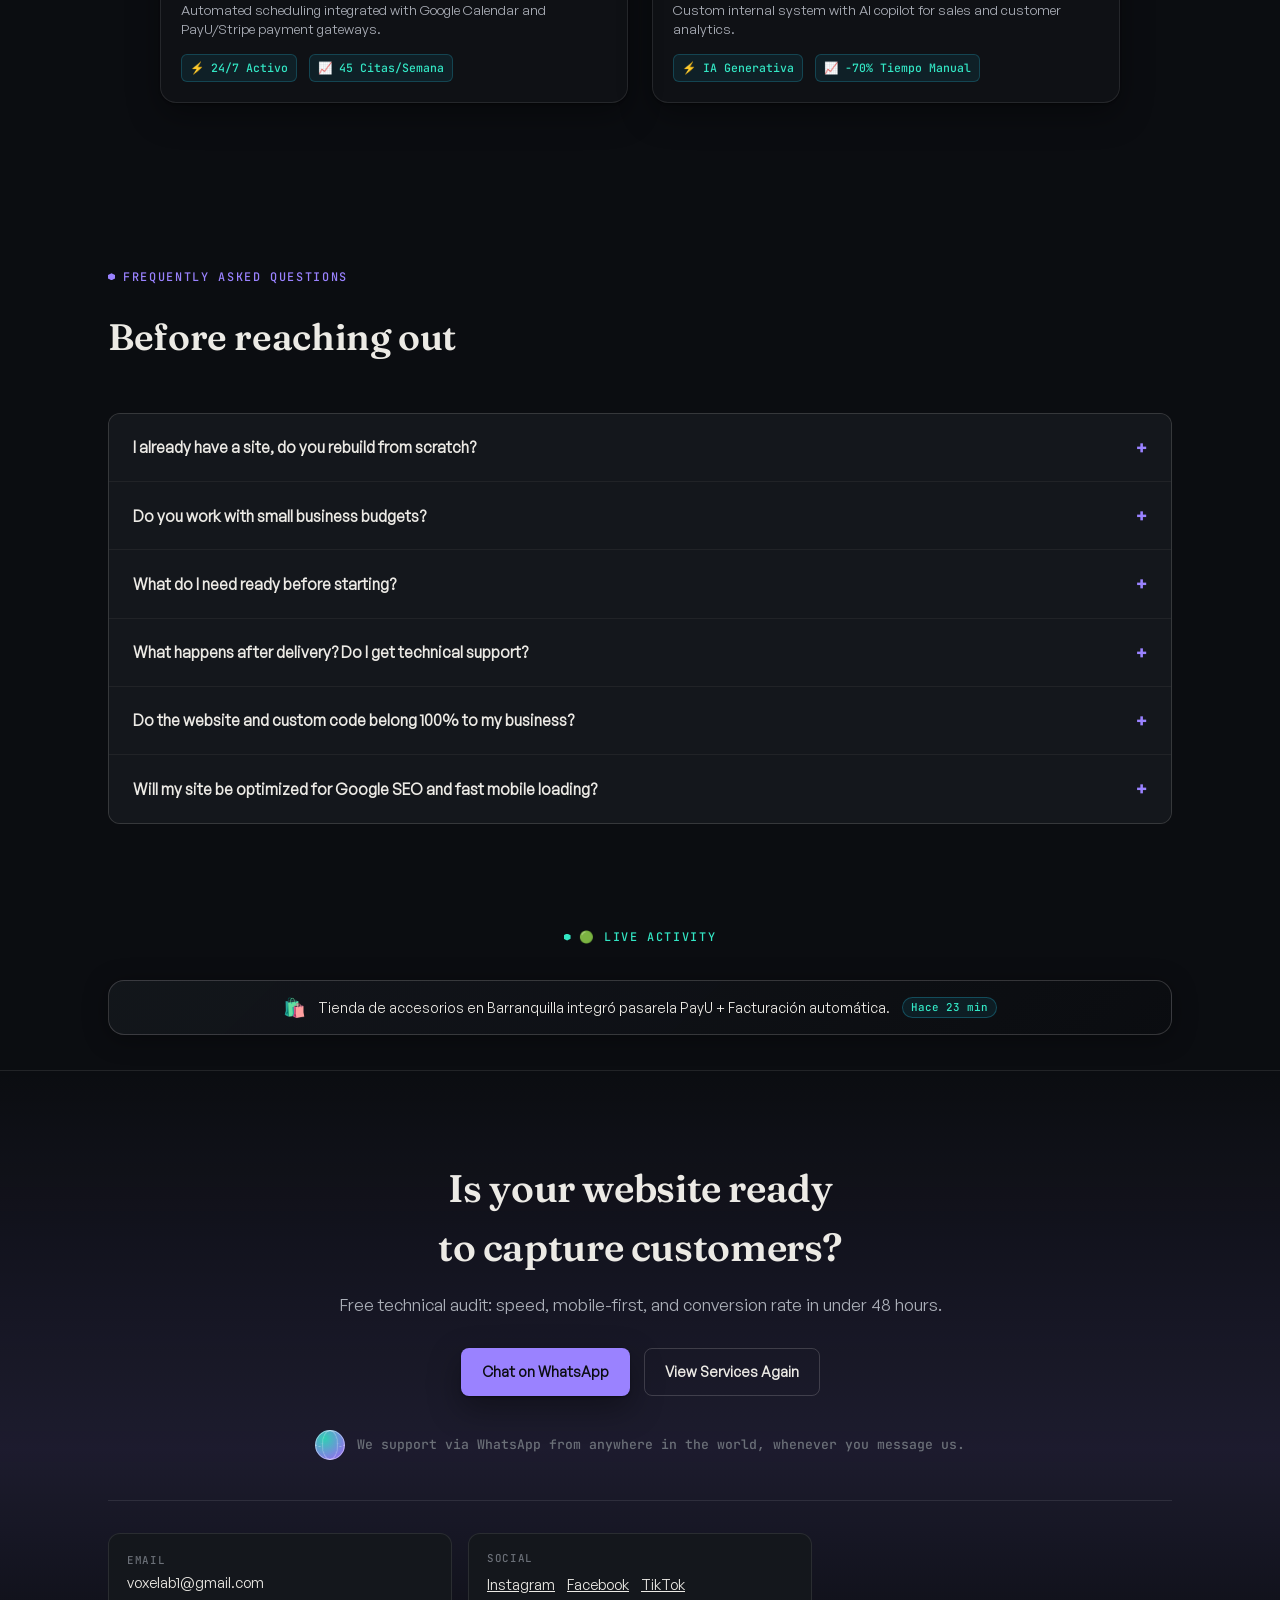
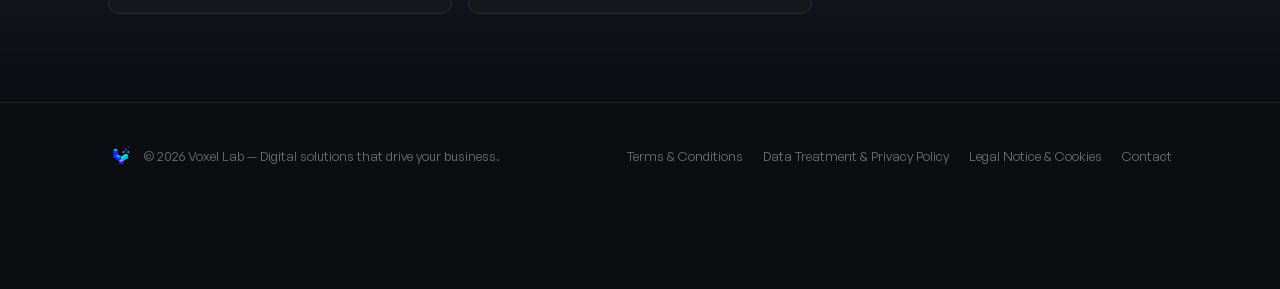
==== commit 39fdbd1b: "feat: actualizar logo e icono de favicon con fondo oscuro #0B0D11 y optimizar palabras clave SEO de " ====
--- a/index.html
+++ b/index.html
@@ -11,7 +11,7 @@
 <title>Voxel Lab — Soluciones Digitales, Páginas Web Rápidas & Software con IA</title>
 <meta name="title" content="Voxel Lab — Soluciones Digitales, Páginas Web Rápidas & Software con IA">
 <meta name="description" content="Desarrollamos páginas web de ultra velocidad, web apps, automatización con WhatsApp API y software a medida con Inteligencia Artificial. Escala las ventas de tu negocio con arquitectura moderna.">
-<meta name="keywords" content="desarrollo web Colombia, crear pagina web rapida, automatizacion whatsapp api, software a medida IA, agencia desarrollo web, web app PWA, landing page alta conversion, Voxel Lab">
+<meta name="keywords" content="desarrollo web Colombia, agencia desarrollo web Bogota, crear pagina web Medellin, cotizar pagina web Colombia, automatizacion whatsapp api, software a medida IA, empresa desarrollo software Colombia, landing page alta conversion, Voxel Lab">
 <meta name="author" content="Voxel Lab">
 <meta name="robots" content="index, follow">
 <meta name="google-site-verification" content="9sSkZafLEkpD5tP87so7yAT3lLVw9qKUcCNNRIwWv0Q">
@@ -22,14 +22,14 @@
 <meta property="og:url" content="https://voxelab.co/">
 <meta property="og:title" content="Voxel Lab — Soluciones Digitales, Páginas Web Rápidas & Software con IA">
 <meta property="og:description" content="Webs ultra rápidas (0.4s), automatizaciones 24/7 y software a medida con IA. Diseñadas para convertir visitas en ventas.">
-<meta property="og:image" content="https://voxelab.co/logo-icon.webp">
+<meta property="og:image" content="https://voxelab.co/logo-icon-dark.png">
 
 <!-- 🐦 Twitter Cards -->
 <meta property="twitter:card" content="summary_large_image">
 <meta property="twitter:url" content="https://voxelab.co/">
 <meta property="twitter:title" content="Voxel Lab — Soluciones Digitales, Páginas Web Rápidas & Software con IA">
 <meta property="twitter:description" content="Webs ultra rápidas (0.4s), automatizaciones 24/7 y software a medida con IA. Diseñadas para convertir visitas en ventas.">
-<meta property="twitter:image" content="https://voxelab.co/logo-icon.webp">
+<meta property="twitter:image" content="https://voxelab.co/logo-icon-dark.png">
 
 <!-- 🤖 Schema.org JSON-LD (Datos Estructurados para Google) -->
 <script type="application/ld+json">
@@ -42,7 +42,7 @@
       "name": "Voxel Lab",
       "alternateName": ["VoxelLab", "Voxel Lab Soluciones Digitales"],
       "url": "https://voxelab.co",
-      "logo": "https://voxelab.co/logo-icon.webp",
+      "logo": "https://voxelab.co/logo-icon-dark.png",
       "sameAs": [
         "https://www.instagram.com/voxel.lab1/",
         "https://www.facebook.com/share/1CRuGWPun2/",
@@ -136,12 +136,15 @@
 }
 </script>
 
-<link rel="icon" type="image/png" href="logo-icon.webp">
+<!-- 🖼️ Favicon & App Icons con Fondo Oscuro para Google -->
+<link rel="icon" type="image/x-icon" href="favicon.ico">
+<link rel="icon" type="image/webp" href="logo-icon-dark.webp">
+<link rel="apple-touch-icon" href="logo-icon-dark.png">
 
 
 <link rel="preload" href="fonts/unbounded-900.woff2" as="font" type="font/woff2" crossorigin>
 <link rel="preload" href="fonts/generalsans-400.woff2" as="font" type="font/woff2" crossorigin>
-<link rel="stylesheet" href="css/styles.min.css?v=1787889205">
+<link rel="stylesheet" href="css/styles.min.css?v=1787889919">
 
 <style>
 .hero h1 {
@@ -1100,6 +1103,6 @@
 
 
 </div>
-<script src="js/main.min.js?v=1787889205" defer></script>
+<script src="js/main.min.js?v=1787889919" defer></script>
 </body>
 </html>
